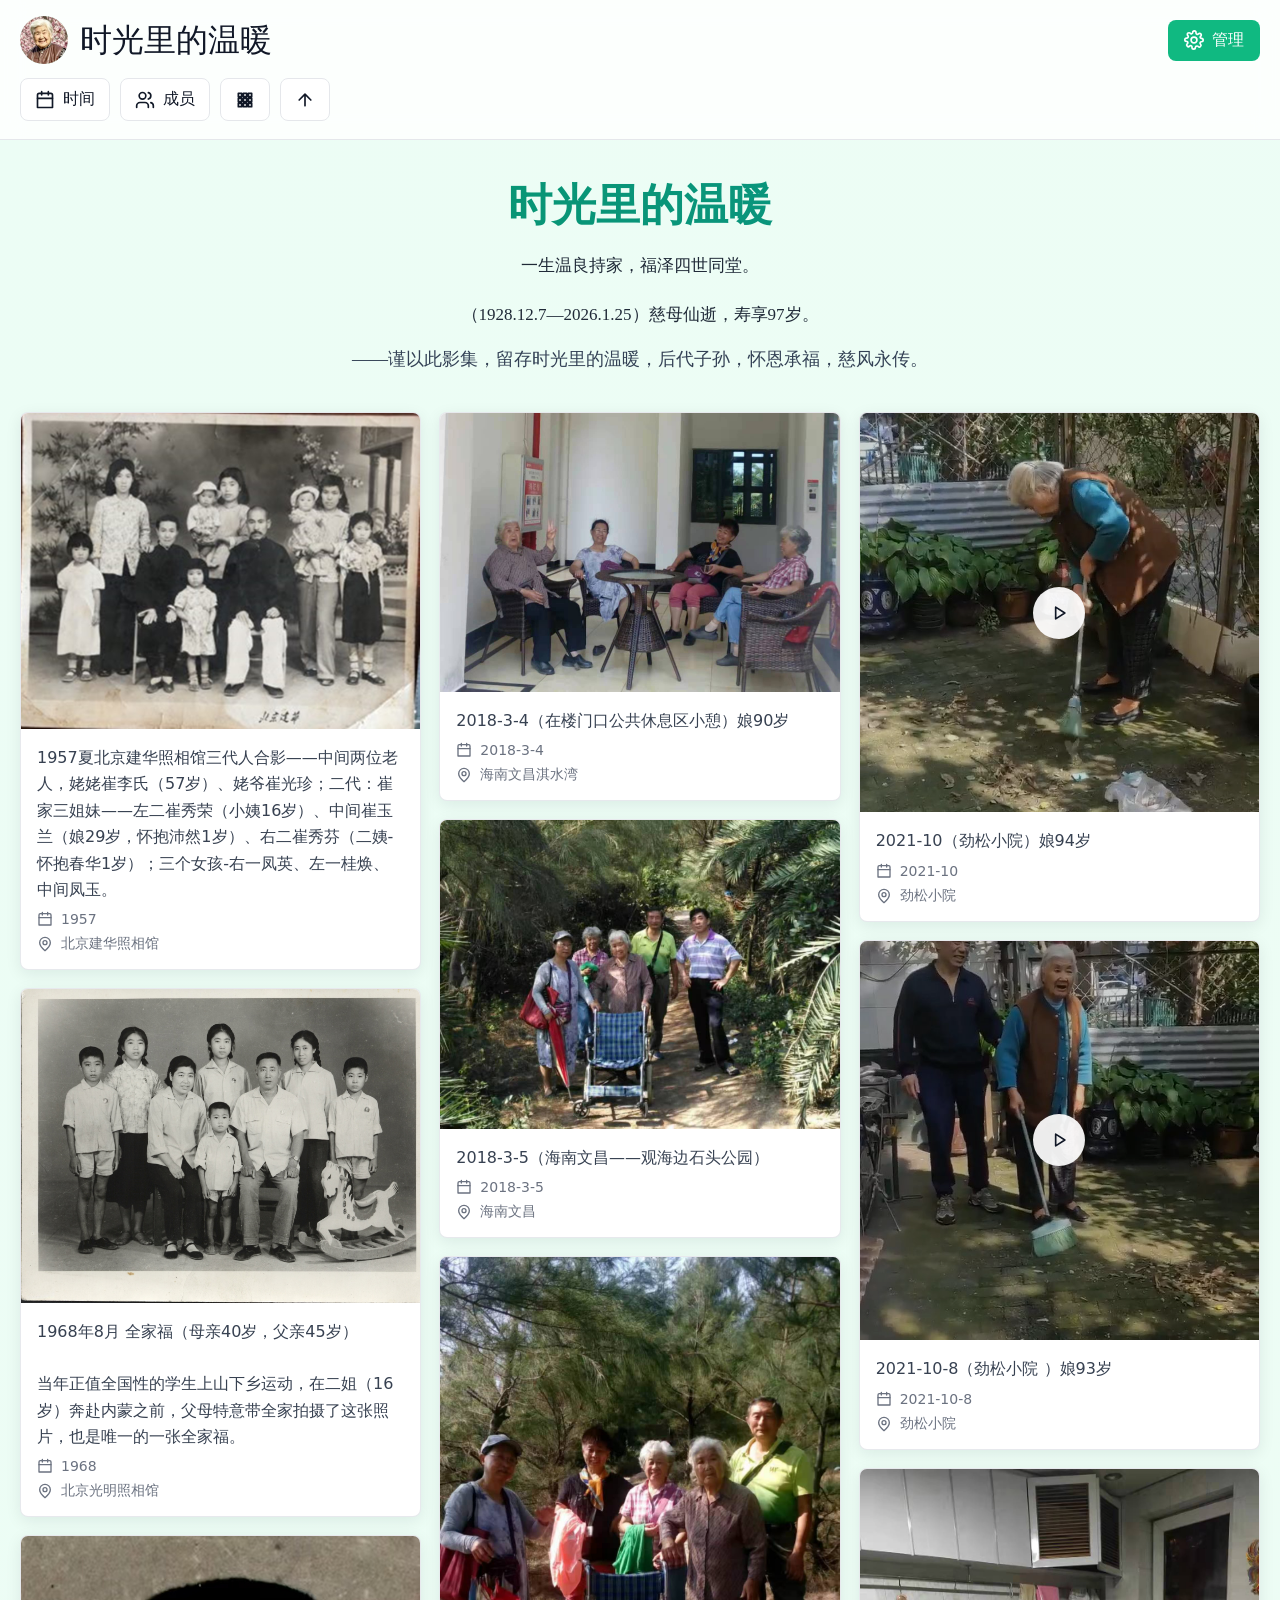
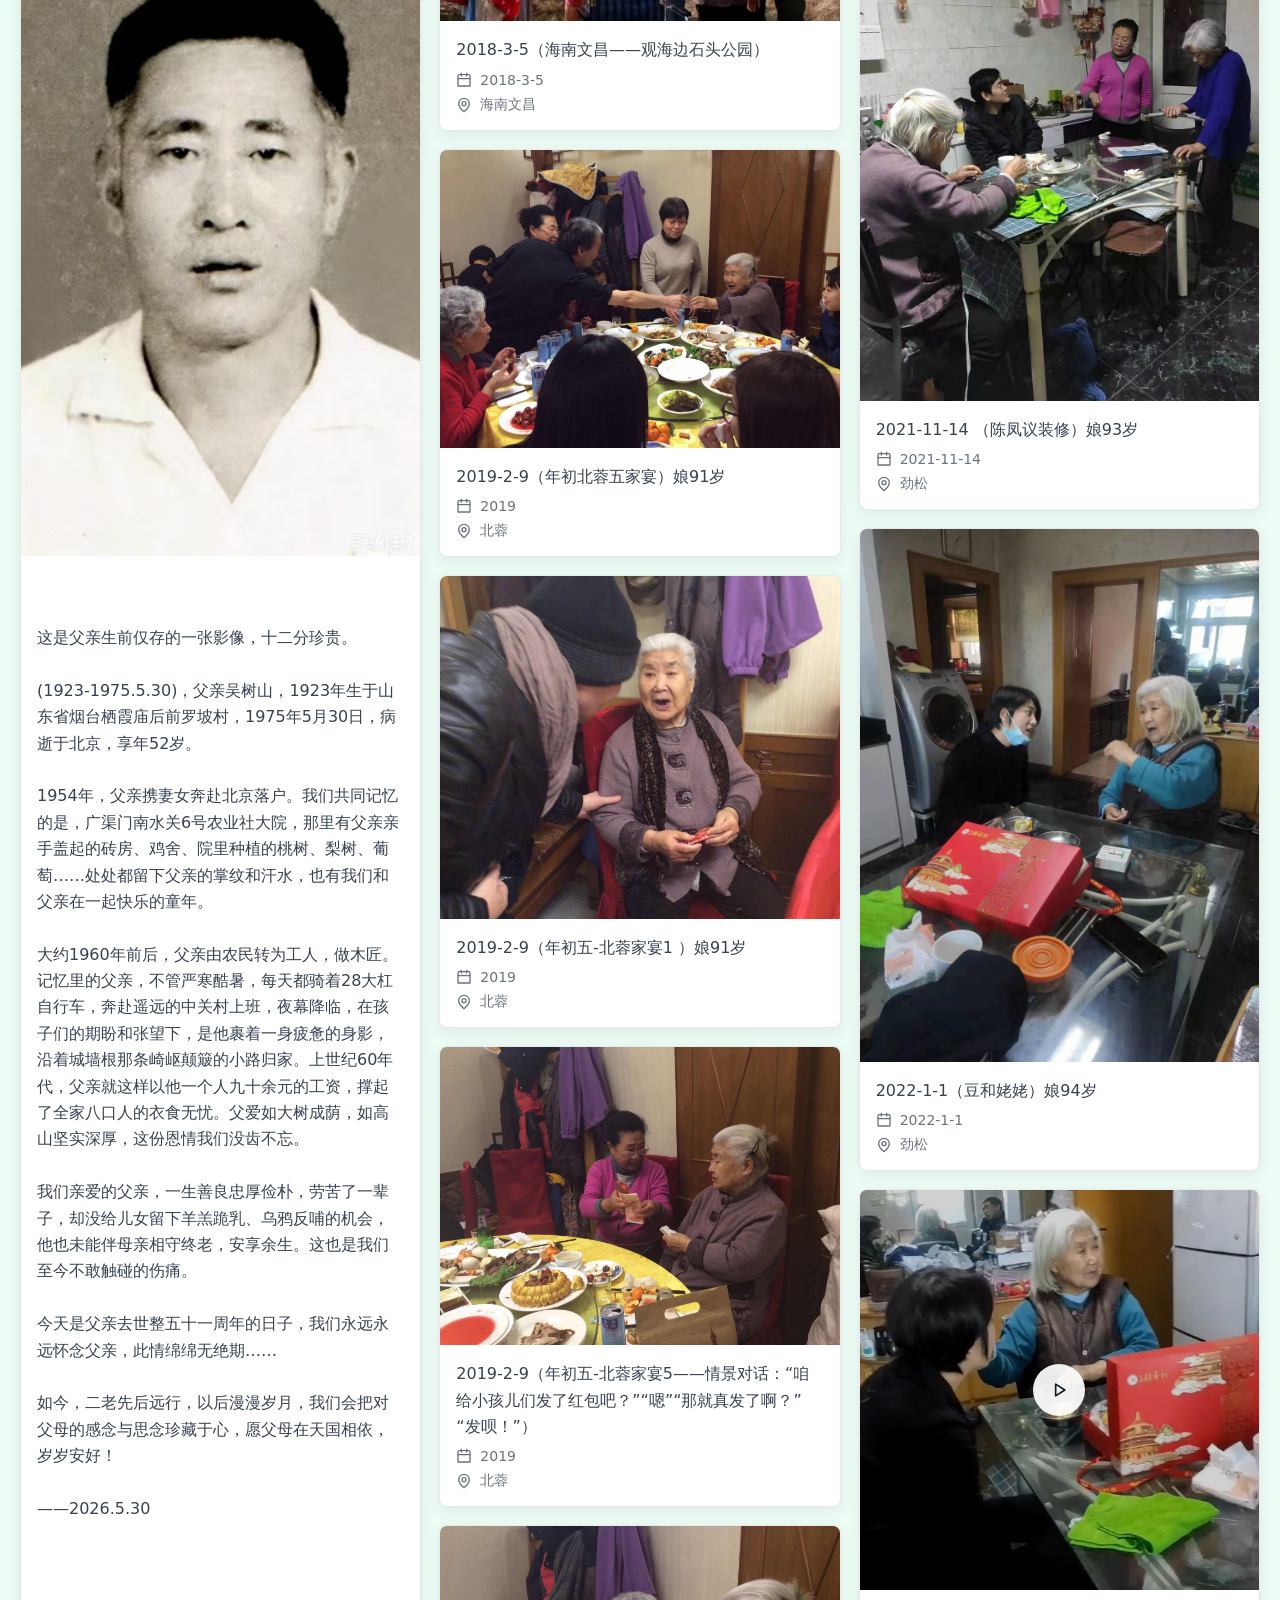
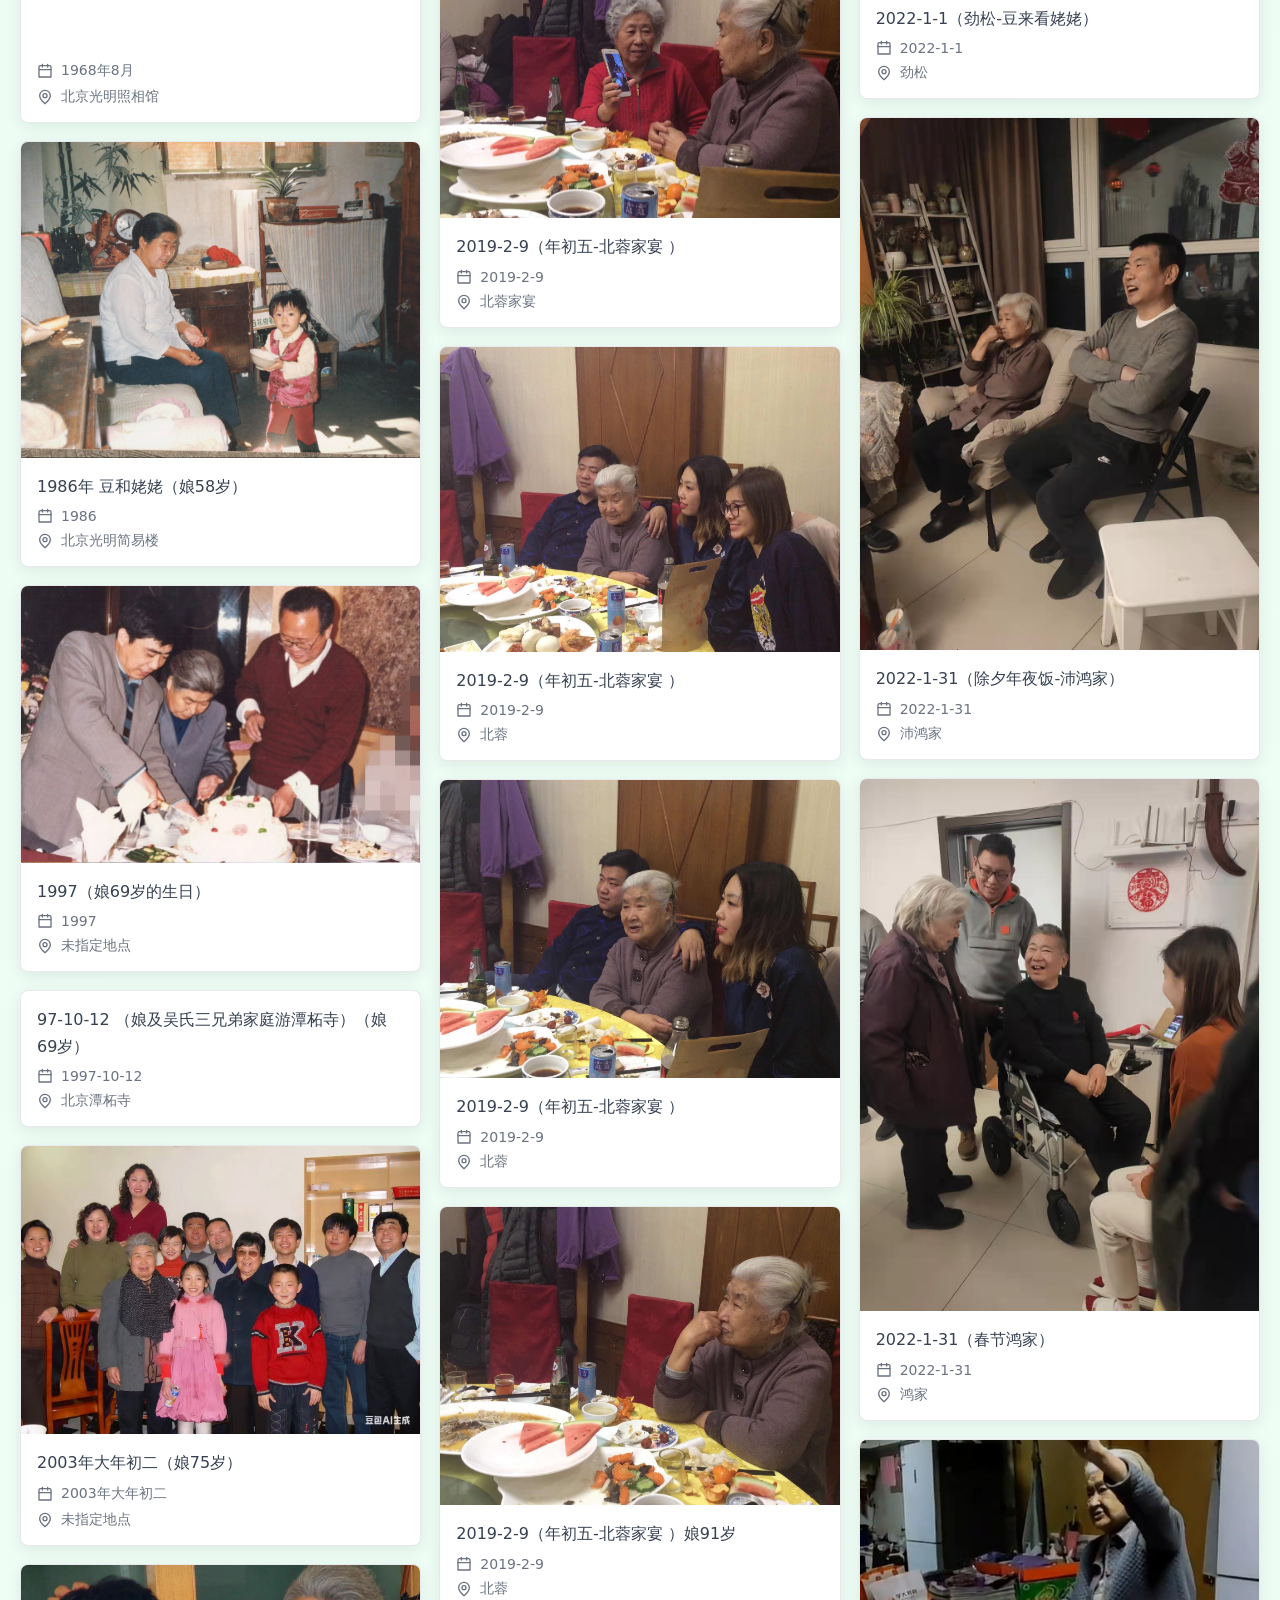
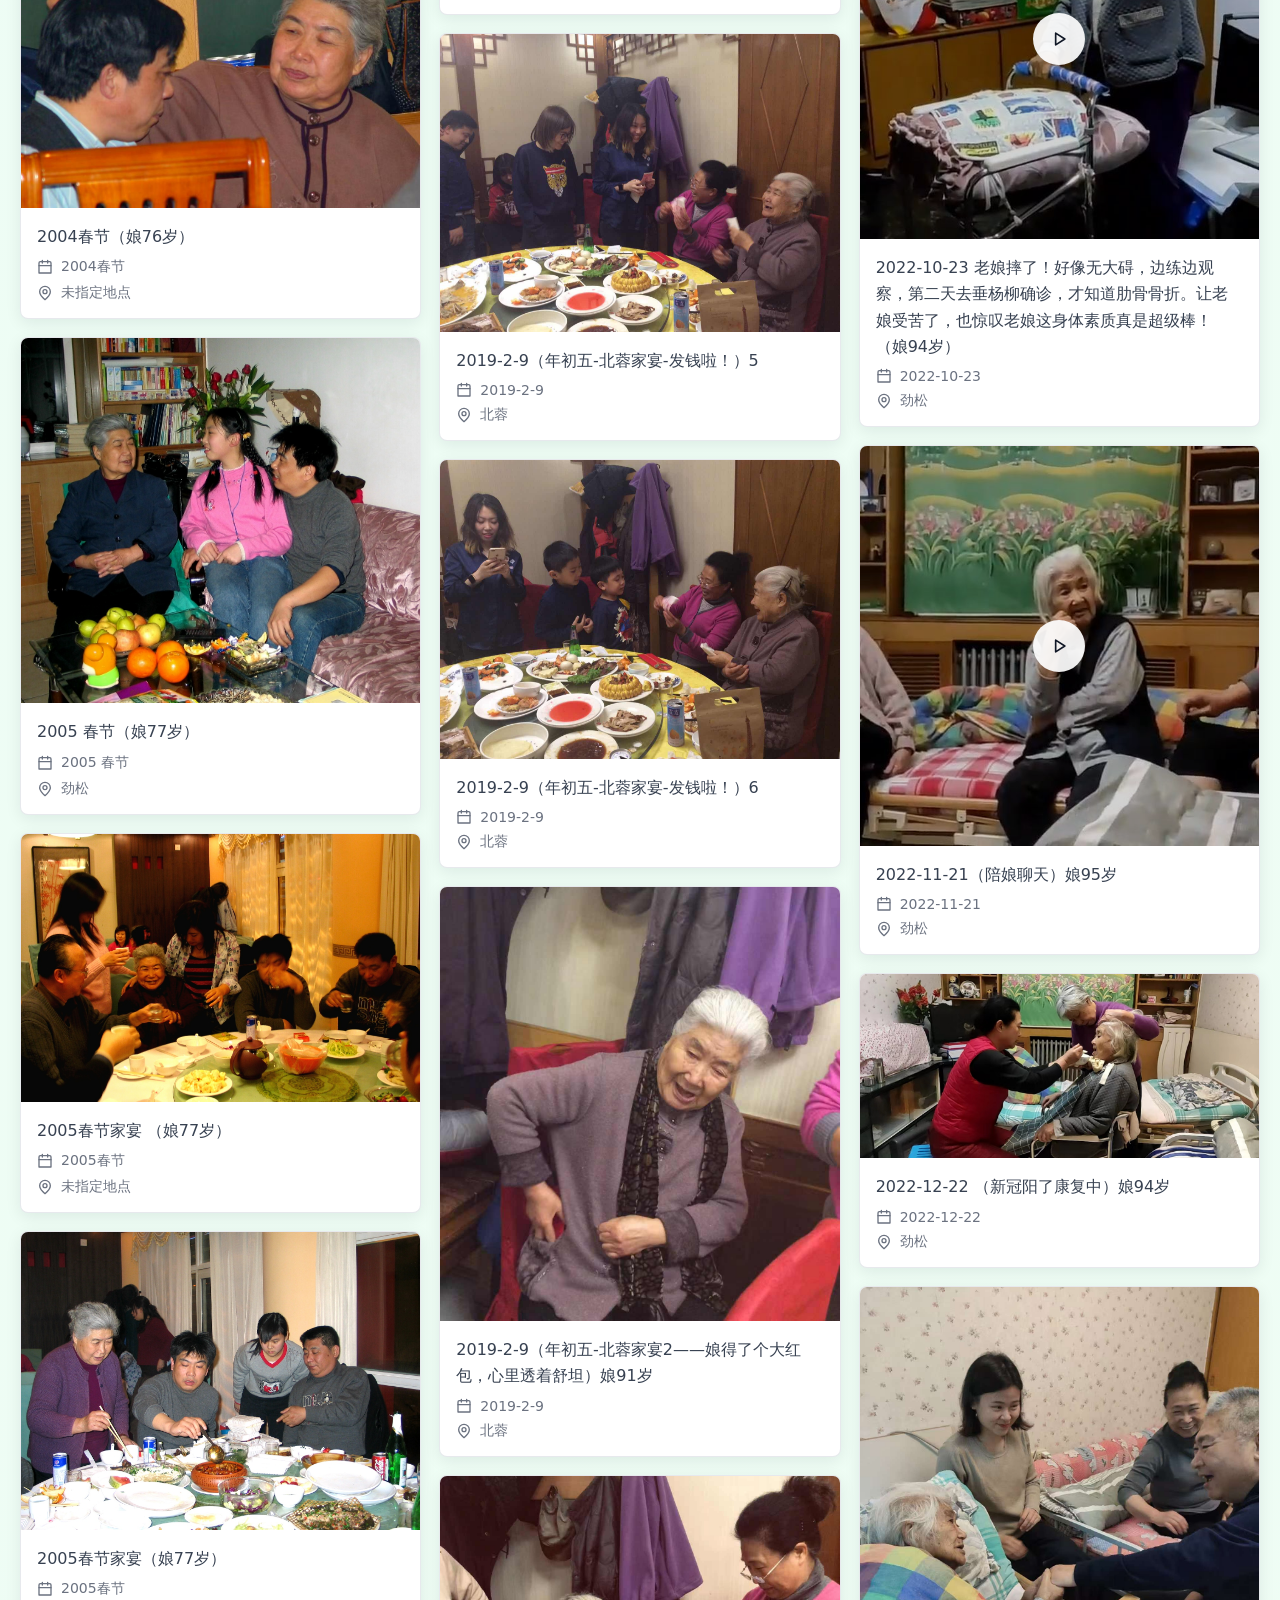
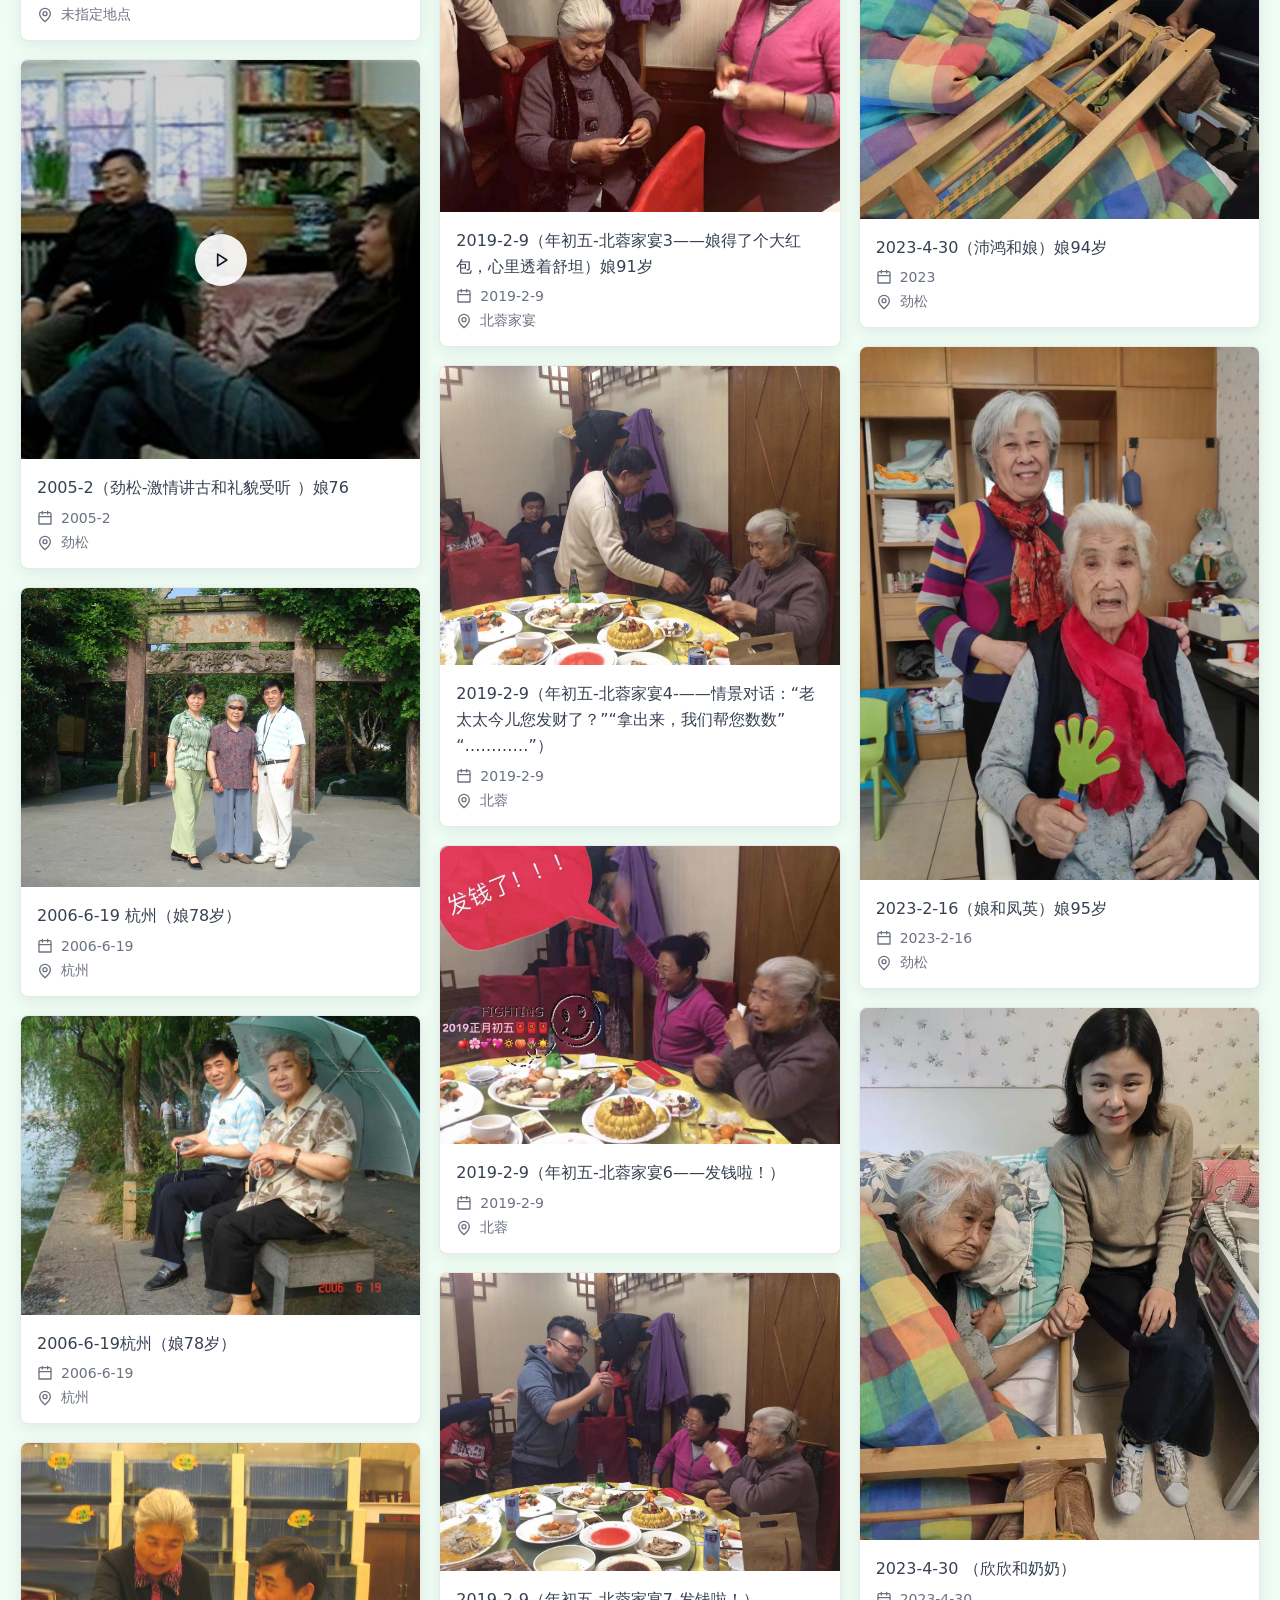
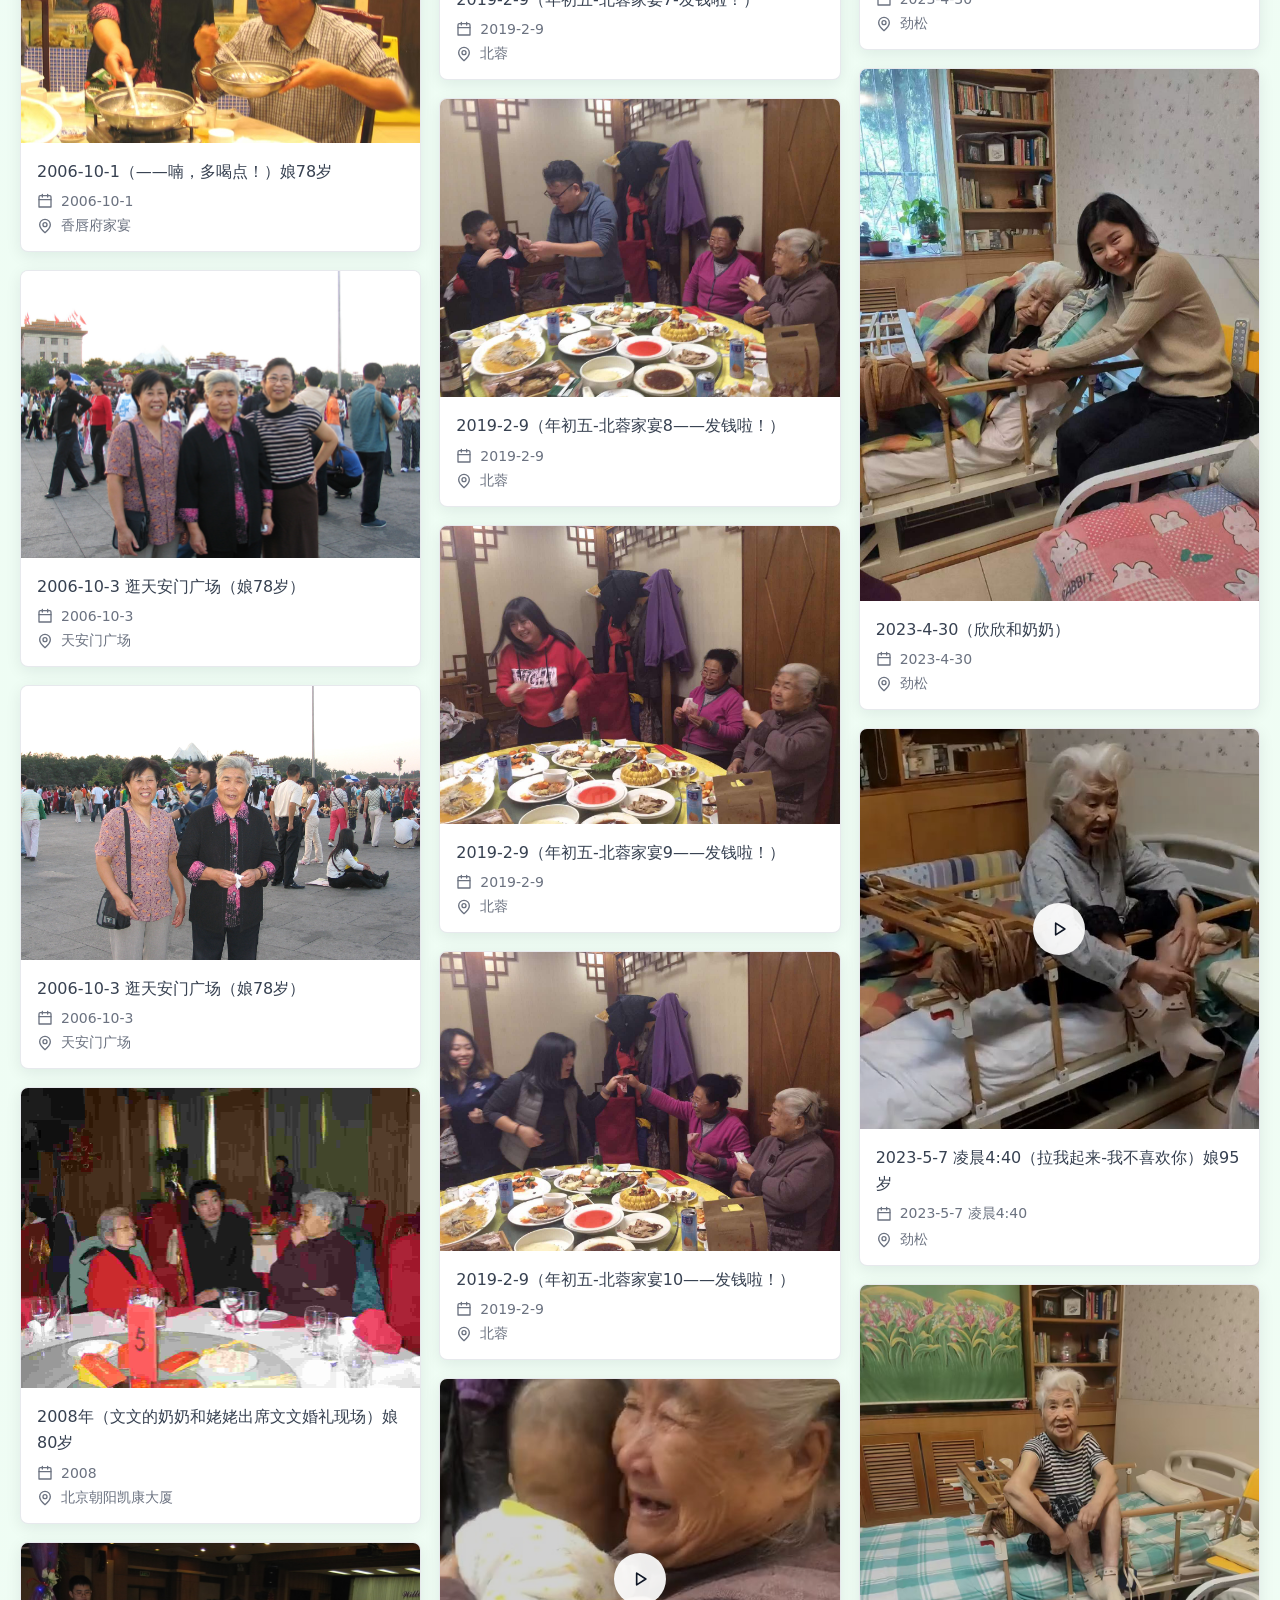
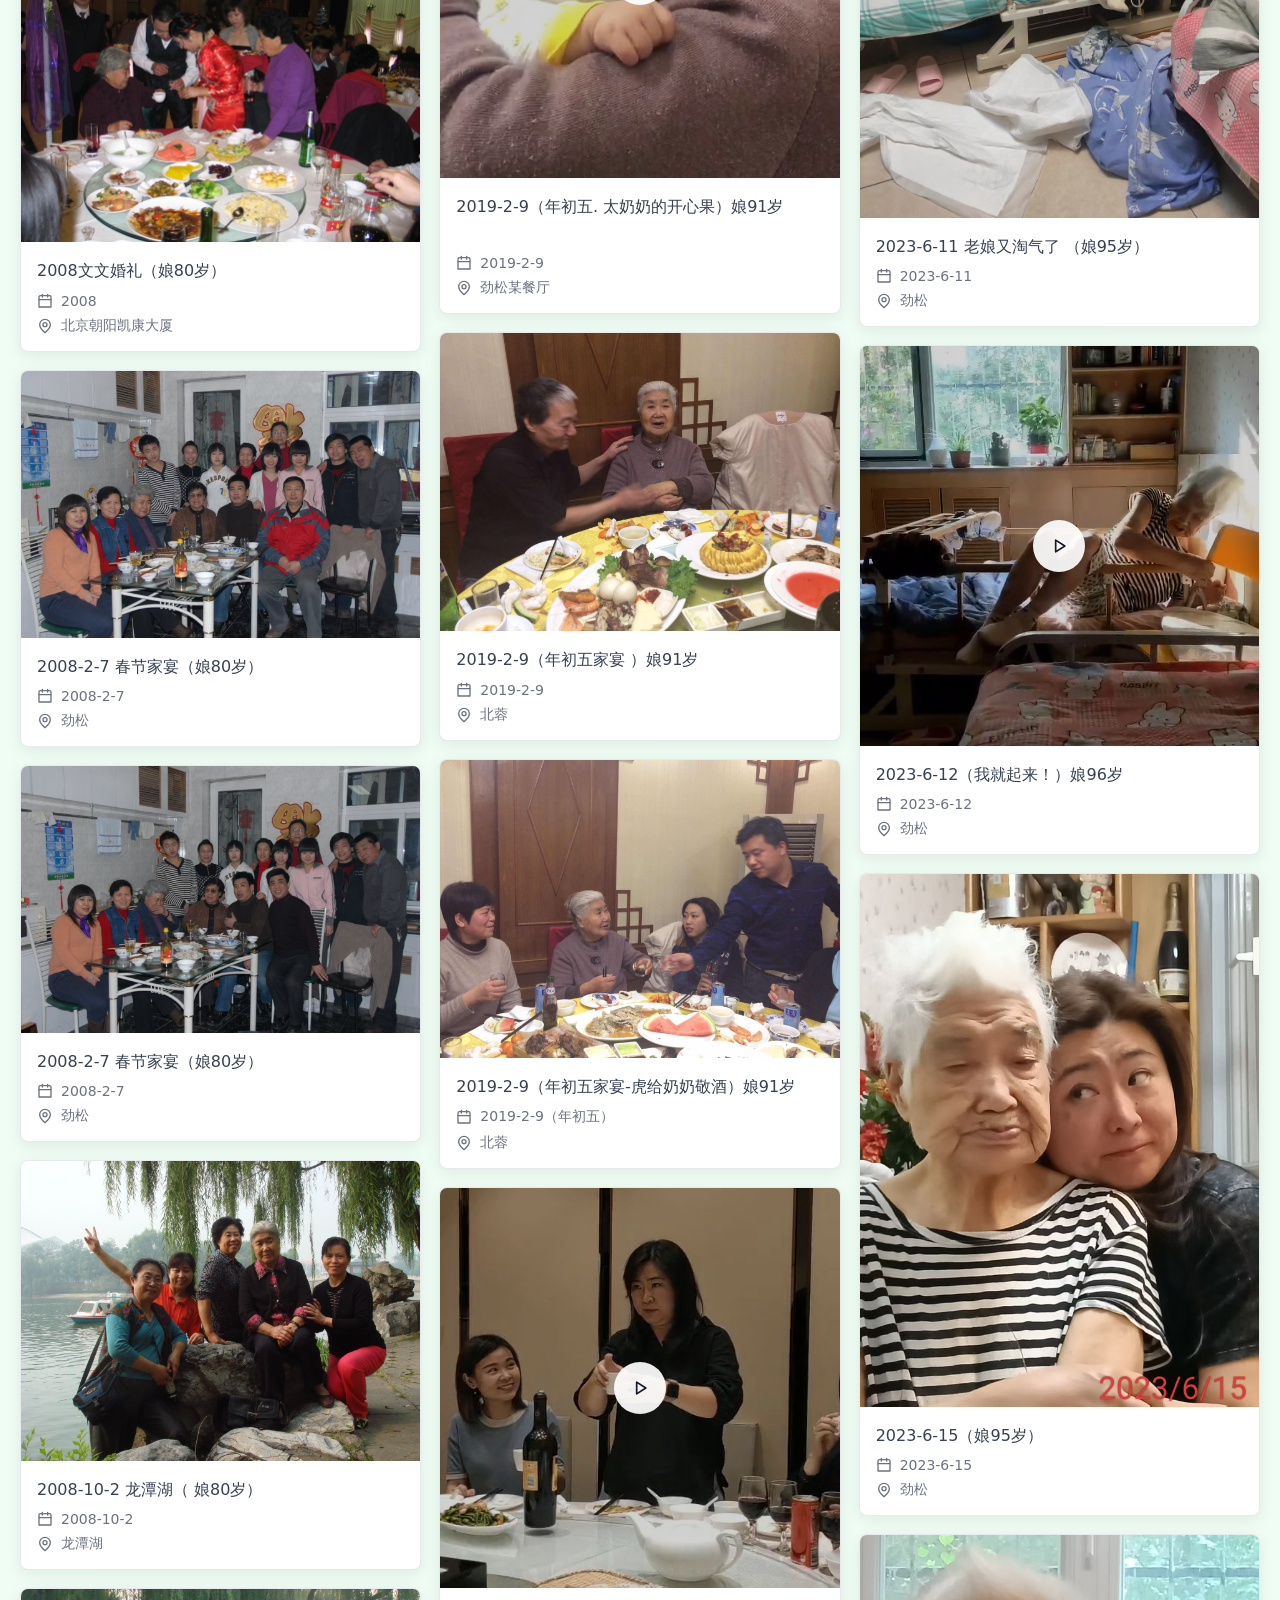
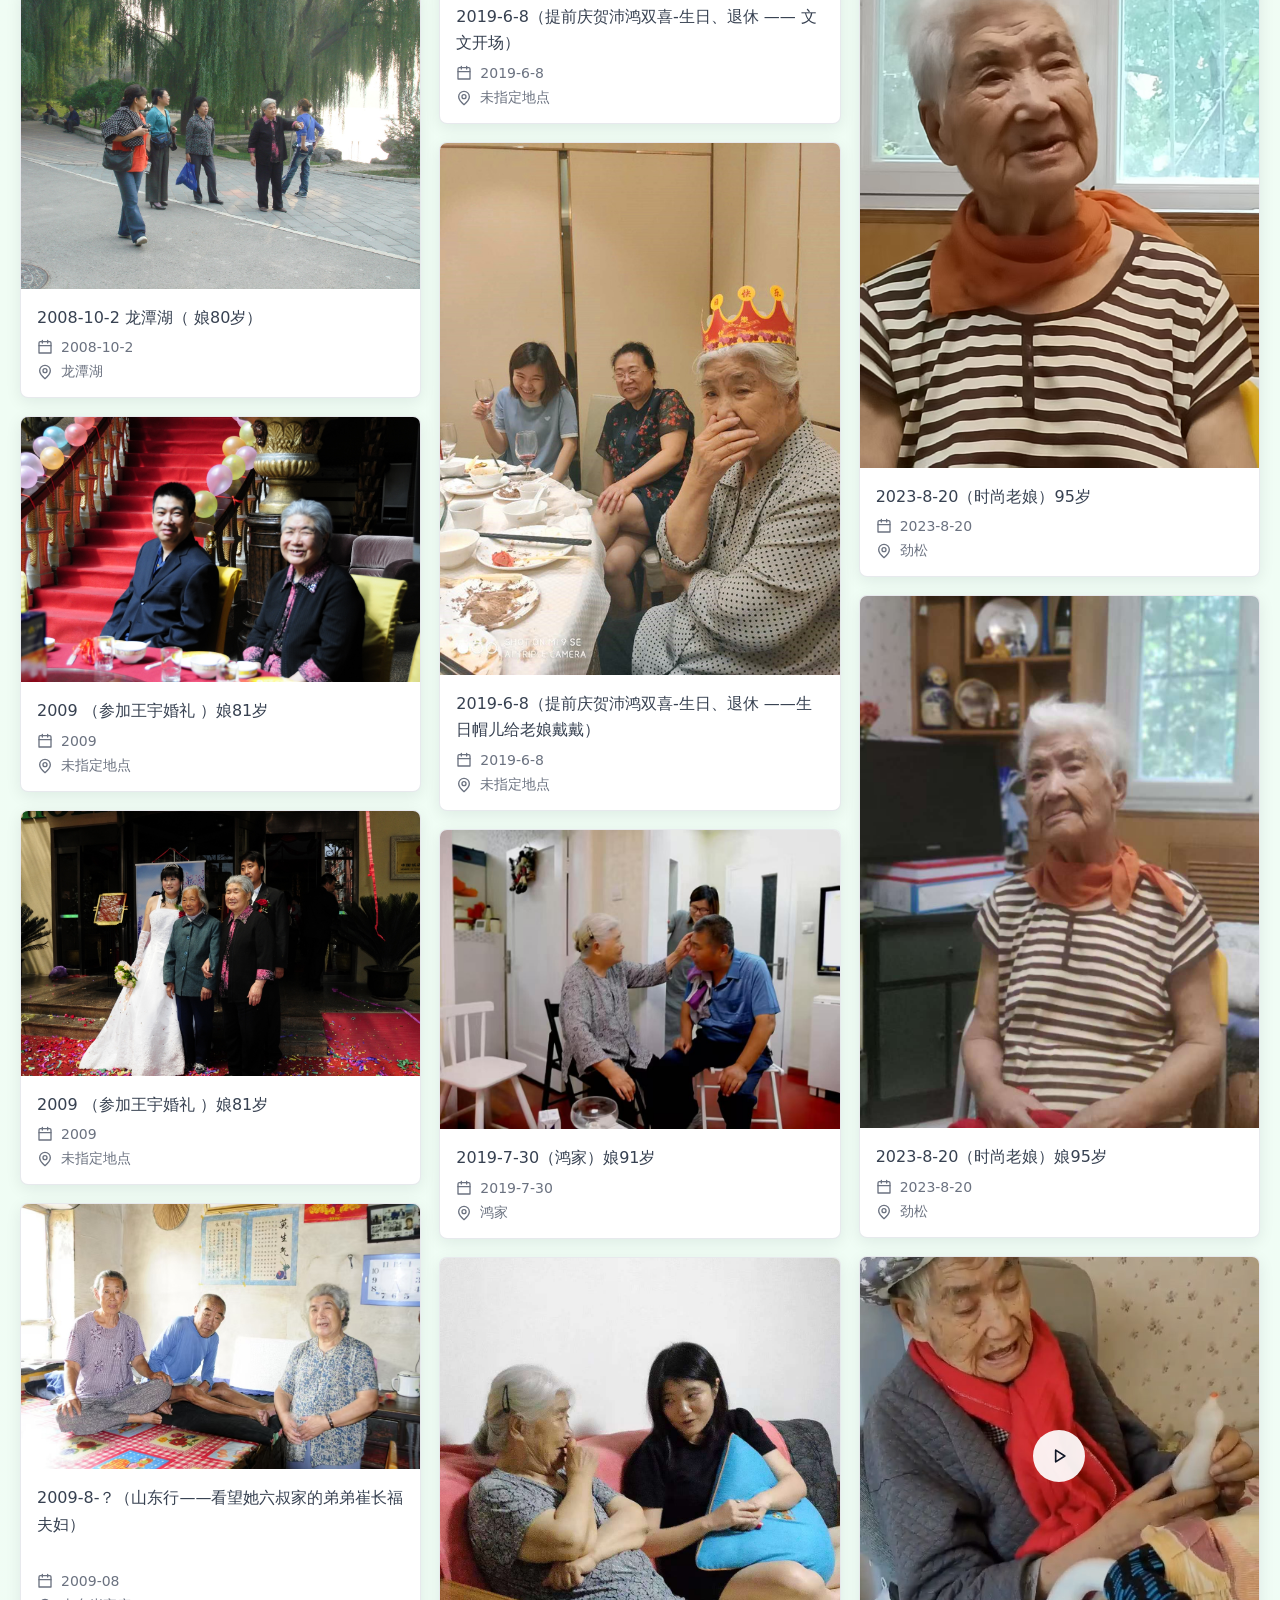
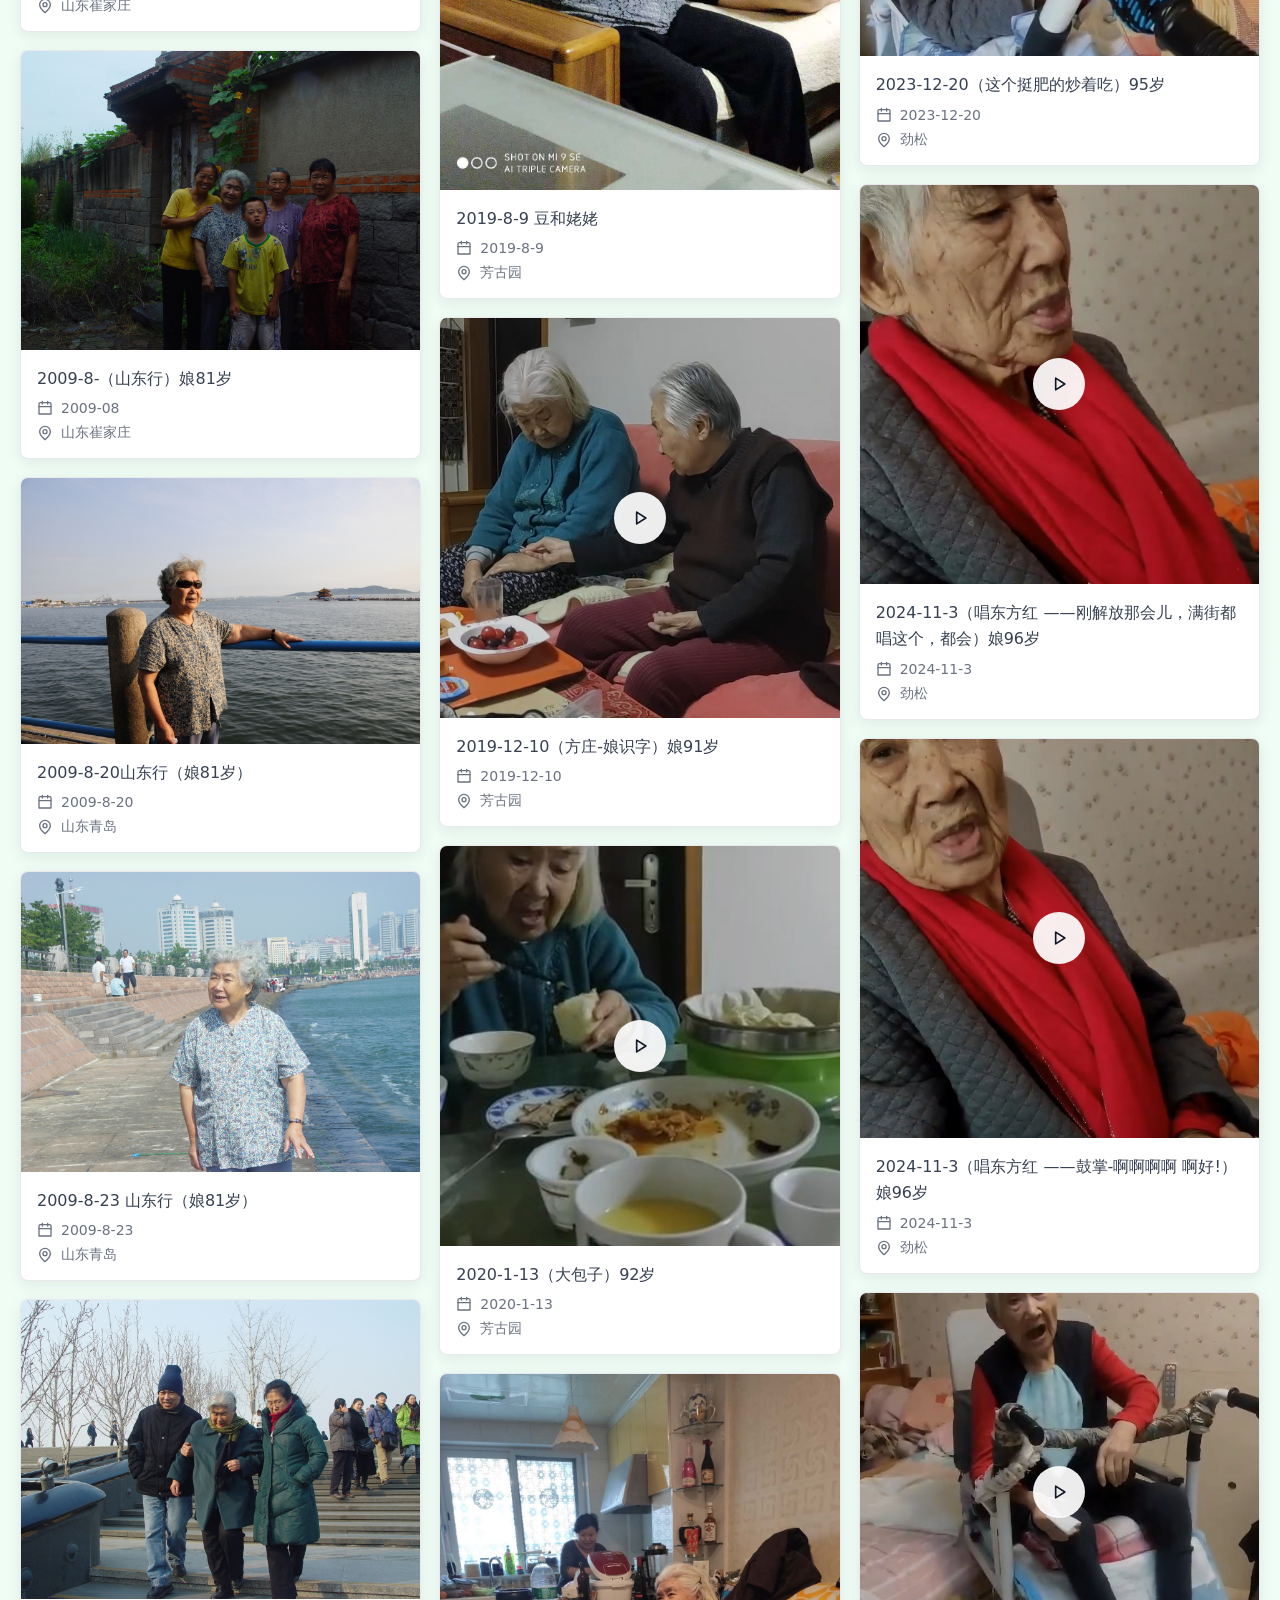
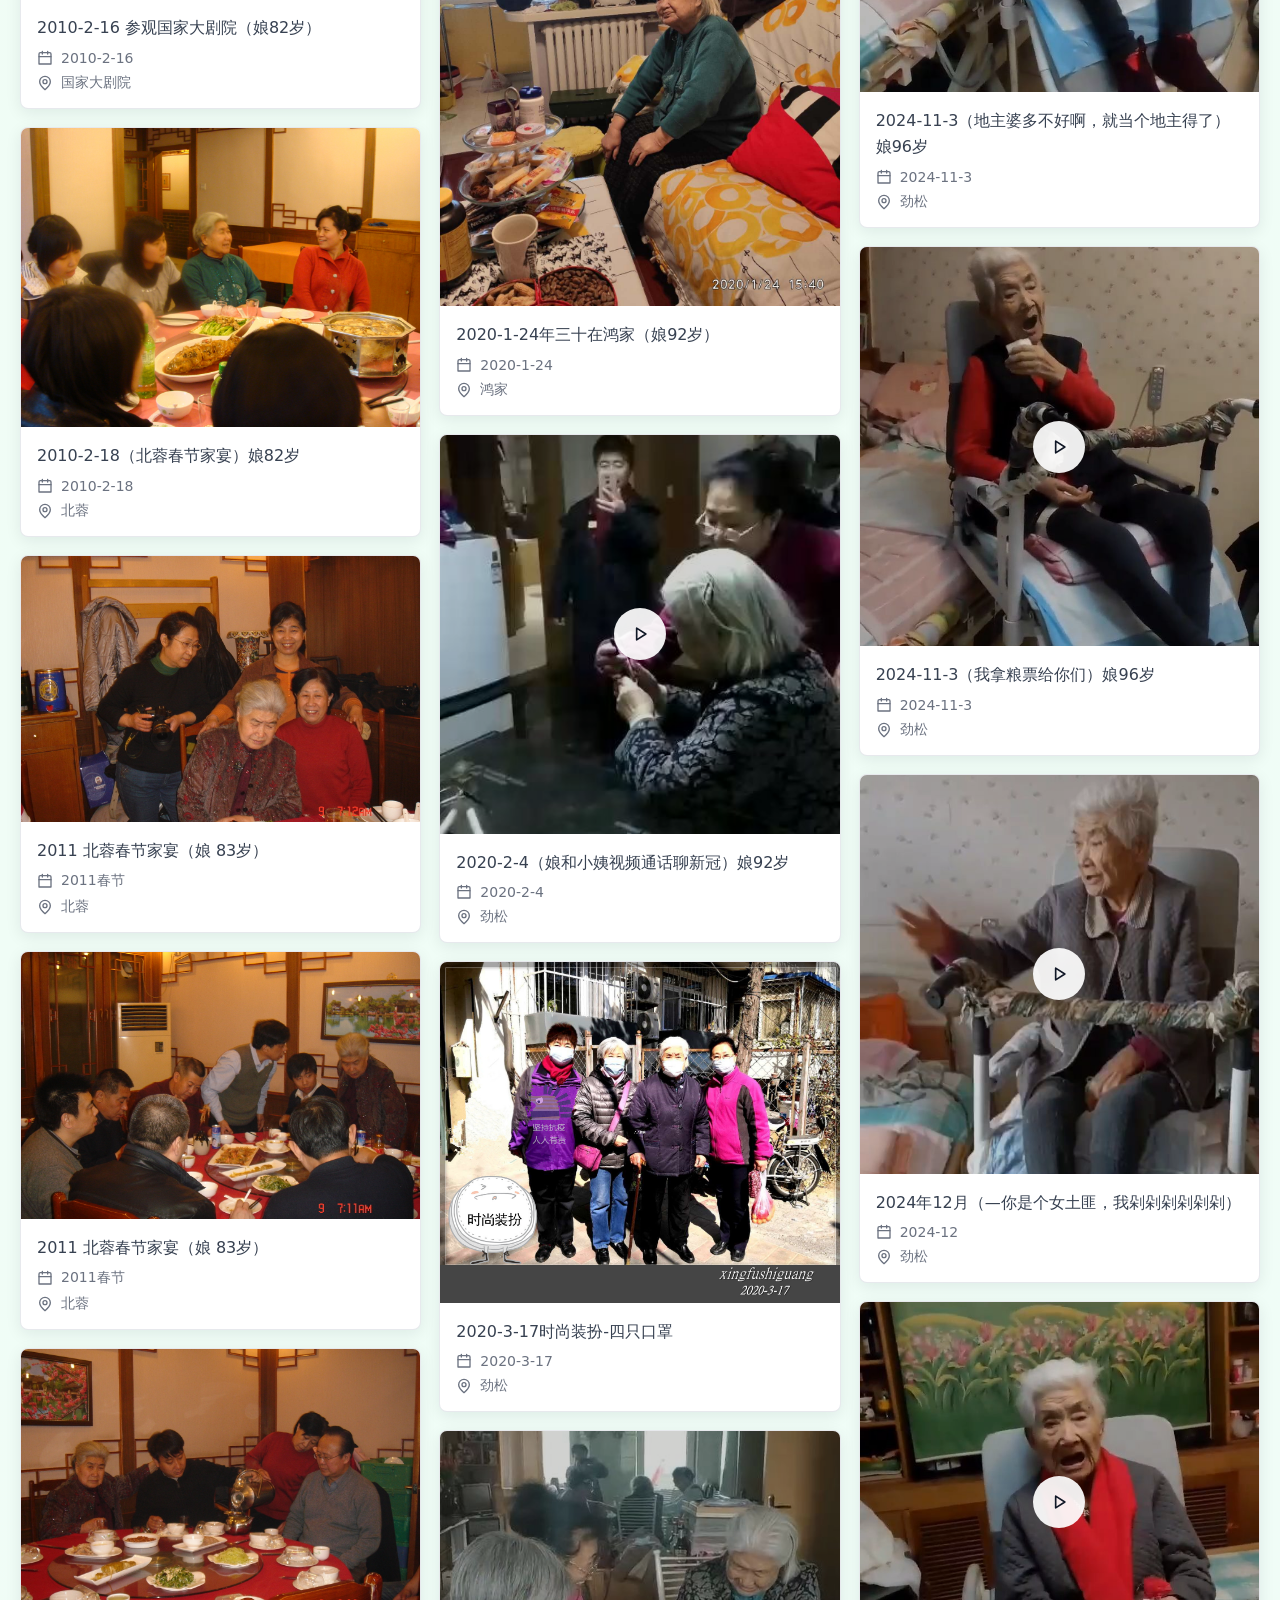
==== index.html @ 2a573c69 "Publish memorial album site" ====
<!doctype html>
<html lang="zh-CN">
  <head>
    <meta charset="utf-8" />
    <meta name="viewport" content="width=device-width, initial-scale=1" />
    <meta name="robots" content="noindex" />
    <meta name="description" content="谨以此影集，留存时光里的温暖。" />
    <title>姥姥</title>
    <link rel="stylesheet" href="styles.css?v=V2606031850" />
  </head>
  <body>
    <div id="app">
      <main class="loading-screen">
        <div class="loading-card">
          <img src="assets/avatar.jpeg" alt="姥姥" />
          <p>正在载入时光里的温暖</p>
        </div>
      </main>
    </div>
    <script src="app.js?v=V2606031850" defer></script>
  </body>
</html>
---- styles.css ----
:root {
  color-scheme: light;
  --bg-start: #ecfdf5;
  --bg-mid: #f0fdf4;
  --bg-end: #f0fdfa;
  --panel: rgba(255, 255, 255, 0.86);
  --text: #111827;
  --muted: #6b7280;
  --line: #e5e7eb;
  --line-strong: #d1d5db;
  --emerald: #10b981;
  --emerald-dark: #059669;
  --teal: #0d9488;
  --chip: #d1fae5;
  --chip-text: #047857;
  --shadow: 0 18px 50px rgba(15, 23, 42, 0.14);
  font-family: ui-sans-serif, system-ui, -apple-system, BlinkMacSystemFont, "Segoe UI", "PingFang SC", "Microsoft YaHei", sans-serif;
}

* {
  box-sizing: border-box;
}

body {
  margin: 0;
  min-height: 100vh;
  background: linear-gradient(135deg, var(--bg-start), var(--bg-mid), var(--bg-end));
  color: var(--text);
}

button,
input,
select,
textarea {
  font: inherit;
}

button {
  cursor: pointer;
}

.ui-icon {
  width: 20px;
  height: 20px;
  display: inline-block;
  flex: 0 0 auto;
  fill: none;
  stroke: currentColor;
  stroke-width: 2;
  stroke-linecap: round;
  stroke-linejoin: round;
}

.ui-icon.small {
  width: 16px;
  height: 16px;
}

.loading-screen,
.error-screen {
  min-height: 100vh;
  display: grid;
  place-items: center;
  padding: 24px;
}

.loading-card,
.error-card {
  display: grid;
  place-items: center;
  gap: 14px;
  color: var(--muted);
}

.loading-card img {
  width: 72px;
  height: 72px;
  border-radius: 999px;
  object-fit: cover;
}

.site-header {
  position: sticky;
  top: 0;
  z-index: 20;
  background: rgba(255, 255, 255, 0.82);
  border-bottom: 1px solid var(--line);
  backdrop-filter: blur(12px);
}

.header-inner {
  max-width: 1280px;
  margin: 0 auto;
  padding: 16px 20px;
}

.header-top {
  display: flex;
  align-items: center;
  justify-content: space-between;
  gap: 16px;
  margin-bottom: 14px;
}

.brand {
  display: flex;
  align-items: center;
  gap: 12px;
  min-width: 0;
}

.brand-avatar {
  width: 48px;
  height: 48px;
  border-radius: 999px;
  overflow: hidden;
  flex: 0 0 auto;
  background: #d1fae5;
}

.brand-avatar img {
  width: 100%;
  height: 100%;
  object-fit: cover;
  transform: scale(1.25);
}

.brand h1 {
  margin: 0;
  font-size: clamp(24px, 3vw, 32px);
  font-weight: 500;
  line-height: 1.2;
  letter-spacing: 0;
}

.admin-link,
.primary-action,
.ghost-action,
.icon-button,
.filter-button {
  border: 0;
  border-radius: 8px;
  min-height: 40px;
  display: inline-flex;
  align-items: center;
  justify-content: center;
  gap: 8px;
  text-decoration: none;
  transition: background 160ms ease, border-color 160ms ease, color 160ms ease, transform 160ms ease;
}

.admin-link,
.primary-action {
  background: var(--emerald);
  color: #fff;
  padding: 10px 16px;
}

.admin-link:hover,
.primary-action:hover {
  background: var(--emerald-dark);
}

.toolbar {
  display: flex;
  gap: 10px;
  flex-wrap: wrap;
  overflow: visible;
  padding-bottom: 2px;
}

.filter-wrap {
  position: relative;
  flex: 0 0 auto;
}

.filter-button,
.icon-button,
.ghost-action {
  background: #fff;
  color: #111827;
  border: 1px solid var(--line);
  padding: 10px 14px;
}

.filter-button:hover,
.icon-button:hover,
.ghost-action:hover {
  background: #f9fafb;
  border-color: var(--line-strong);
}

.filter-panel {
  position: absolute;
  top: calc(100% + 8px);
  left: 0;
  width: min(320px, calc(100vw - 32px));
  max-height: 420px;
  overflow: auto;
  background: #fff;
  border: 1px solid var(--line);
  border-radius: 8px;
  box-shadow: var(--shadow);
  padding: 14px;
  display: none;
  z-index: 30;
}

.filter-panel.open {
  display: block;
}

.filter-panel h3 {
  margin: 0 0 12px;
  font-size: 16px;
  font-weight: 500;
}

.filter-list {
  display: grid;
  gap: 2px;
}

.filter-option {
  width: 100%;
  border: 0;
  background: #fff;
  color: #374151;
  border-radius: 8px;
  min-height: 42px;
  padding: 8px 10px;
  display: flex;
  align-items: center;
  gap: 10px;
  text-align: left;
}

.filter-option:hover {
  background: #f9fafb;
}

.filter-option.active {
  background: #ecfdf5;
  color: #047857;
}

.filter-check {
  width: 20px;
  height: 20px;
  border: 1px solid var(--line-strong);
  border-radius: 5px;
  display: inline-flex;
  align-items: center;
  justify-content: center;
  color: #fff;
  background: #fff;
  flex: 0 0 auto;
  font-size: 14px;
  line-height: 1;
}

.filter-option.active .filter-check {
  background: var(--emerald);
  border-color: var(--emerald);
}

.filter-footer {
  margin: 12px -14px -14px;
  padding: 12px;
  border-top: 1px solid var(--line);
}

.filter-done {
  width: 100%;
  min-height: 44px;
  border: 0;
  border-radius: 8px;
  background: #14b8a6;
  color: #fff;
  font-weight: 500;
}

.filter-done:hover {
  background: #0d9488;
}

.chip {
  border: 1px solid var(--line);
  background: #fff;
  color: #374151;
  border-radius: 8px;
  min-height: 34px;
  padding: 7px 11px;
}

.chip.active {
  background: var(--chip);
  color: var(--chip-text);
  border-color: #6ee7b7;
}

.hero {
  max-width: 1280px;
  margin: 0 auto;
  padding: 40px 20px 36px;
  text-align: center;
}

.hero h2 {
  margin: 0;
  font-family: "STKaiti", "KaiTi", "Kaiti SC", "Songti SC", serif;
  font-size: clamp(30px, 4.8vw, 44px);
  line-height: 1.18;
  letter-spacing: 0;
  color: transparent;
  background: linear-gradient(90deg, #059669, #0d9488);
  -webkit-background-clip: text;
  background-clip: text;
}

.hero p {
  margin: 12px auto 0;
  max-width: 760px;
  color: #334155;
  font-family: "STKaiti", "KaiTi", "Kaiti SC", "Songti SC", serif;
  font-size: 18px;
  line-height: 1.85;
}

.hero .hero-line {
  margin-top: 18px;
  color: #1f2937;
  font-size: 17px;
}

.active-filters {
  max-width: 1280px;
  margin: 0 auto;
  padding: 0 20px 16px;
  display: none;
  align-items: center;
  justify-content: center;
  flex-wrap: wrap;
  gap: 8px;
}

.active-filters.visible {
  display: flex;
}

.active-filter-card {
  width: 100%;
  display: flex;
  align-items: center;
  justify-content: space-between;
  flex-wrap: wrap;
  gap: 12px;
  background: #fff;
  border: 1px solid #6ee7b7;
  border-radius: 8px;
  padding: 18px;
  box-shadow: 0 4px 16px rgba(15, 23, 42, 0.06);
}

.active-filter-list,
.active-filter-actions {
  display: flex;
  align-items: center;
  flex-wrap: wrap;
  gap: 8px;
}

.active-filter-list span,
.active-filter-actions span {
  color: var(--muted);
}

.content {
  max-width: 1280px;
  margin: 0 auto;
  padding: 0 20px 48px;
}

.gallery.waterfall-view {
  columns: 1;
  column-gap: 18px;
}

.gallery.grid-view {
  display: grid;
  grid-template-columns: repeat(3, minmax(0, 1fr));
  gap: 8px;
}

.memory-card {
  width: 100%;
  display: inline-block;
  break-inside: avoid;
  margin: 0 0 18px;
  overflow: hidden;
  background: #fff;
  border: 1px solid rgba(229, 231, 235, 0.9);
  border-radius: 8px;
  box-shadow: 0 4px 16px rgba(15, 23, 42, 0.08);
  text-align: left;
  padding: 0;
  color: inherit;
}

.grid-view .memory-card {
  display: block;
  margin: 0;
  position: relative;
  border: 0;
  box-shadow: none;
  background: transparent;
}

.grid-view .media-frame {
  aspect-ratio: 1;
  overflow: hidden;
  border-radius: 8px;
  box-shadow: 0 4px 14px rgba(15, 23, 42, 0.12);
}

.grid-view .media-frame img {
  height: 100%;
}

.grid-date {
  display: none;
}

.grid-view .grid-date {
  position: absolute;
  left: 0;
  right: 0;
  bottom: 0;
  display: block;
  padding: 24px 10px 8px;
  color: #fff;
  font-weight: 600;
  font-size: 14px;
  text-align: left;
  background: linear-gradient(to top, rgba(0, 0, 0, 0.72), rgba(0, 0, 0, 0));
  text-shadow: 0 1px 2px rgba(0, 0, 0, 0.45);
}

.grid-view .card-body {
  display: none;
}

.grid-view .play-badge {
  background: rgba(0, 0, 0, 0.12);
}

.grid-view .play-badge span {
  width: 42px;
  height: 42px;
}

.memory-card:hover {
  transform: translateY(-1px);
}

.media-frame {
  position: relative;
  background: #e5e7eb;
}

.memory-card img,
.memory-card video {
  display: block;
  width: 100%;
  height: auto;
  object-fit: cover;
}

.memory-card.video .media-frame {
  aspect-ratio: 1;
}

.memory-card.video img {
  height: 100%;
}

.play-badge {
  position: absolute;
  inset: 0;
  display: grid;
  place-items: center;
  background: rgba(0, 0, 0, 0.18);
}

.play-badge span {
  width: 52px;
  height: 52px;
  border-radius: 999px;
  display: flex;
  align-items: center;
  justify-content: center;
  background: rgba(255, 255, 255, 0.92);
  color: #111827;
  line-height: 1;
}

.card-body {
  padding: 16px;
}

.description {
  margin: 0;
  color: #374151;
  line-height: 1.65;
  white-space: pre-line;
  font-size: 16px;
}

.meta-row {
  display: flex;
  align-items: center;
  gap: 8px;
  color: var(--muted);
  margin-top: 8px;
  font-size: 14px;
}

.members {
  display: flex;
  flex-wrap: wrap;
  gap: 6px;
  margin-top: 12px;
}

.member-pill {
  background: #ecfdf5;
  color: #047857;
  border: 1px solid #bbf7d0;
  border-radius: 999px;
  padding: 4px 9px;
  font-size: 13px;
}

.empty-state {
  text-align: center;
  color: var(--muted);
  padding: 60px 20px;
}

.modal {
  position: fixed;
  inset: 0;
  z-index: 50;
  display: none;
}

.modal.open {
  display: block;
}

.modal-backdrop {
  position: absolute;
  inset: 0;
  background: rgba(17, 24, 39, 0.74);
}

.modal-panel {
  position: relative;
  width: min(1120px, calc(100vw - 28px));
  max-height: calc(100vh - 28px);
  margin: 14px auto;
  background: #fff;
  border-radius: 8px;
  overflow: auto;
  box-shadow: var(--shadow);
}

.modal-toolbar {
  position: sticky;
  top: 0;
  z-index: 2;
  display: flex;
  align-items: center;
  justify-content: space-between;
  gap: 12px;
  background: #fff;
  border-bottom: 1px solid var(--line);
  padding: 14px 16px;
}

.modal-actions {
  display: flex;
  align-items: center;
  gap: 10px;
}

.modal-tool,
.modal-close,
.modal-step {
  min-height: 44px;
  border: 0;
  border-radius: 8px;
  display: inline-flex;
  align-items: center;
  justify-content: center;
  gap: 8px;
  padding: 10px 16px;
  font-size: 16px;
  text-decoration: none;
}

.modal-tool,
.modal-step {
  background: #f3f4f6;
  color: #111827;
}

.modal-tool:hover,
.modal-step:hover {
  background: #e5e7eb;
}

.modal-close,
.modal-step.next {
  background: var(--emerald);
  color: #fff;
}

.modal-close:hover,
.modal-step.next:hover {
  background: var(--emerald-dark);
}

.modal-media {
  background: #fff;
  display: grid;
  place-items: center;
  padding: 24px 18px 18px;
}

.modal-media img,
.modal-media video {
  max-width: 100%;
  max-height: 72vh;
  width: auto;
  height: auto;
  display: block;
  border-radius: 8px;
  box-shadow: 0 0 0 1px var(--line);
}

.modal-bottom-nav {
  display: flex;
  justify-content: space-between;
  gap: 14px;
  padding: 0 16px 16px;
}

.modal-step:disabled {
  opacity: 0.45;
  cursor: default;
}

.modal-info {
  padding: 4px 20px 22px;
}

.modal-description {
  margin: 0;
  color: #111827;
  line-height: 1.72;
  white-space: pre-line;
  font-size: 17px;
}

.detail-grid {
  display: grid;
  grid-template-columns: repeat(3, minmax(0, 1fr));
  gap: 14px;
  margin-top: 18px;
}

.detail-box {
  border: 1px solid var(--line);
  border-radius: 8px;
  padding: 12px;
  background: #f9fafb;
}

.detail-label {
  color: var(--muted);
  font-size: 13px;
  margin-bottom: 6px;
}

.detail-value {
  color: #111827;
  font-size: 16px;
}

.admin-shell {
  max-width: 980px;
  margin: 0 auto;
  padding: 16px 16px 56px;
}

.admin-topbar {
  display: flex;
  align-items: center;
  justify-content: space-between;
  gap: 14px;
  margin-bottom: 16px;
}

.admin-back,
.admin-primary,
.server-status {
  min-height: 42px;
  border-radius: 8px;
  display: inline-flex;
  align-items: center;
  justify-content: center;
  gap: 8px;
  text-decoration: none;
}

.admin-back {
  color: #6b7280;
}

.admin-actions {
  display: flex;
  align-items: center;
  flex-wrap: wrap;
  gap: 10px;
}

.admin-primary {
  border: 0;
  background: var(--emerald);
  color: #fff;
  padding: 9px 16px;
  font-weight: 600;
}

.admin-primary.teal {
  background: #14b8a6;
}

.server-status {
  color: #059669;
  font-size: 14px;
}

.admin-panel {
  background: #fff;
  border: 1px solid var(--line);
  border-radius: 8px;
  padding: 22px;
  box-shadow: 0 8px 28px rgba(15, 23, 42, 0.08);
  margin-bottom: 18px;
}

.admin-panel h2 {
  margin: 0 0 18px;
  font-size: 24px;
}

.admin-form {
  display: grid;
  gap: 16px;
}

.form-row {
  display: grid;
  grid-template-columns: 84px minmax(0, 1fr);
  align-items: center;
  gap: 10px;
}

.form-block label,
.form-row > label {
  color: #4b5563;
  font-weight: 600;
}

.form-row input[type="text"],
.form-block textarea,
.edit-body input,
.edit-body textarea {
  width: 100%;
  border: 1px solid var(--line-strong);
  border-radius: 8px;
  padding: 12px;
  color: #111827;
  background: #fff;
}

.form-block textarea,
.edit-body textarea {
  resize: vertical;
  min-height: 116px;
}

.upload-preview {
  position: relative;
  width: 128px;
  height: 128px;
  border-radius: 8px;
  overflow: hidden;
  background: #f3f4f6;
}

.upload-preview img,
.upload-preview video {
  width: 100%;
  height: 100%;
  object-fit: cover;
}

.upload-preview button {
  position: absolute;
  top: 6px;
  right: 6px;
  width: 28px;
  height: 28px;
  border: 0;
  border-radius: 999px;
  background: #ef4444;
  color: #fff;
}

.selected-members {
  display: flex;
  flex-wrap: wrap;
  gap: 8px;
}

.selected-member {
  display: inline-flex;
  align-items: center;
  gap: 6px;
  padding: 6px 10px;
  border-radius: 999px;
  background: #ecfdf5;
  color: #047857;
}

.selected-member button {
  border: 0;
  background: transparent;
  color: inherit;
}

.member-picker-wrap {
  position: relative;
  width: fit-content;
}

.member-trigger {
  min-width: 42px;
  min-height: 36px;
  border: 0;
  border-radius: 8px;
  background: #f3f4f6;
  color: #4b5563;
  display: inline-flex;
  align-items: center;
  justify-content: center;
}

.member-trigger.active {
  background: var(--emerald);
  color: #fff;
}

.member-popover {
  position: absolute;
  top: calc(100% + 8px);
  left: 0;
  z-index: 40;
  width: min(360px, calc(100vw - 44px));
  max-height: 420px;
  overflow-y: auto;
  background: #fff;
  border: 1px solid var(--line);
  border-radius: 8px;
  box-shadow: var(--shadow);
  padding: 12px;
}

.member-popover-head {
  display: flex;
  justify-content: space-between;
  align-items: center;
  border-bottom: 1px solid var(--line);
  padding-bottom: 10px;
  margin-bottom: 10px;
}

.member-popover-head h3 {
  margin: 0;
  font-size: 15px;
}

.member-popover-head button {
  border: 0;
  background: #f3f4f6;
  border-radius: 6px;
  width: 28px;
  height: 28px;
}

.member-group {
  margin-bottom: 12px;
}

.member-group-title {
  color: #6b7280;
  font-size: 12px;
  font-weight: 700;
  padding: 4px 8px;
}

.member-option {
  width: 100%;
  border: 0;
  border-radius: 8px;
  background: #fff;
  display: flex;
  align-items: center;
  gap: 8px;
  padding: 8px 10px;
  text-align: left;
}

.member-option:hover {
  background: #f9fafb;
}

.member-option.active {
  background: #ecfdf5;
  color: #064e3b;
}

.member-check {
  width: 18px;
  height: 18px;
  border-radius: 5px;
  border: 2px solid #d1d5db;
  display: inline-flex;
  align-items: center;
  justify-content: center;
  color: #fff;
  font-size: 12px;
}

.member-option.active .member-check {
  border-color: var(--emerald);
  background: var(--emerald);
}

.upload-submit {
  width: fit-content;
  border: 0;
  border-radius: 8px;
  background: #3b82f6;
  color: #fff;
  padding: 12px 20px;
  font-weight: 700;
}

.list-head {
  display: flex;
  align-items: center;
  justify-content: space-between;
  margin-bottom: 16px;
}

.sync-panel {
  border-color: #99f6e4;
  background: linear-gradient(180deg, #ffffff, #f0fdfa);
}

.sync-head {
  display: flex;
  align-items: flex-start;
  justify-content: space-between;
  gap: 16px;
}

.sync-head h2 {
  margin: 0 0 6px;
}

.sync-head p,
.sync-empty {
  margin: 0;
  color: #64748b;
  line-height: 1.6;
}

.sync-actions {
  display: flex;
  gap: 10px;
  flex-wrap: wrap;
  justify-content: flex-end;
}

.sync-actions button:disabled {
  opacity: 0.45;
  cursor: not-allowed;
}

.backup-status {
  display: grid;
  gap: 6px;
  margin-top: 16px;
  padding: 12px 14px;
  border: 1px solid #ccfbf1;
  border-radius: 8px;
  background: #fff;
  color: #475569;
  font-size: 13px;
}

.backup-status strong {
  color: #0f766e;
  font-size: 14px;
}

.backup-status.warn {
  border-color: #fde68a;
  background: #fffbeb;
}

.backup-status.warn strong {
  color: #b45309;
}

.sync-list {
  margin-top: 16px;
  display: grid;
  gap: 8px;
}

.sync-item {
  display: grid;
  grid-template-columns: 80px minmax(0, 1fr) auto;
  gap: 10px;
  align-items: center;
  padding: 10px 12px;
  border: 1px solid #ccfbf1;
  border-radius: 8px;
  background: #fff;
}

.sync-item span {
  color: #0f766e;
  font-weight: 700;
}

.sync-item strong {
  overflow: hidden;
  text-overflow: ellipsis;
  white-space: nowrap;
}

.sync-item time {
  color: #64748b;
  font-size: 13px;
}

.list-head h2 {
  margin: 0;
}

.list-head span {
  color: var(--muted);
}

.admin-memory-list {
  display: grid;
  gap: 14px;
}

.admin-memory-item {
  display: grid;
  grid-template-columns: 76px minmax(0, 1fr) auto;
  align-items: center;
  gap: 16px;
  background: #f3f4f6;
  border-radius: 8px;
  padding: 16px;
}

.admin-thumb {
  width: 64px;
  height: 64px;
  position: relative;
  overflow: hidden;
  border-radius: 8px;
  background: #fff;
}

.admin-thumb img {
  width: 100%;
  height: 100%;
  object-fit: cover;
}

.admin-video-badge {
  position: absolute;
  inset: 0;
  display: grid;
  place-items: center;
  color: #fff;
  background: rgba(0, 0, 0, 0.24);
}

.admin-memory-desc {
  margin: 0 0 7px;
  font-weight: 700;
  line-height: 1.5;
}

.admin-memory-meta {
  margin: 2px 0;
  color: #6b7280;
}

.admin-item-actions {
  display: flex;
  gap: 8px;
}

.admin-item-actions button,
.danger-icon {
  border: 0;
  border-radius: 8px;
  width: 36px;
  height: 36px;
  background: #e5e7eb;
  color: #4b5563;
  display: inline-flex;
  align-items: center;
  justify-content: center;
}

.danger-icon {
  color: #ef4444;
}

.edit-overlay {
  position: fixed;
  inset: 0;
  z-index: 60;
  background: rgba(0, 0, 0, 0.5);
  display: grid;
  place-items: center;
  padding: 16px;
}

.edit-modal {
  width: min(720px, 100%);
  max-height: 90vh;
  overflow: auto;
  background: #fff;
  border-radius: 8px;
  box-shadow: var(--shadow);
}

.edit-head,
.edit-footer {
  position: sticky;
  background: #fff;
  z-index: 2;
  display: flex;
  align-items: center;
  justify-content: space-between;
  gap: 12px;
  padding: 18px 22px;
}

.edit-head {
  top: 0;
  border-bottom: 1px solid var(--line);
}

.edit-head h2 {
  margin: 0;
}

.edit-head button {
  border: 0;
  background: #f3f4f6;
  width: 36px;
  height: 36px;
  border-radius: 999px;
}

.edit-body {
  padding: 22px;
  display: grid;
  gap: 16px;
}

.edit-body label {
  display: grid;
  gap: 8px;
  color: #374151;
  font-weight: 600;
}

.edit-media img,
.edit-media video {
  width: 100%;
  max-height: 260px;
  object-fit: cover;
  border-radius: 8px;
}

.field-help {
  margin: -10px 0 0;
  color: #6b7280;
  font-size: 13px;
}

.edit-member-head {
  display: flex;
  justify-content: space-between;
  align-items: center;
  margin-bottom: 10px;
}

.edit-footer {
  bottom: 0;
  border-top: 1px solid var(--line);
}

.edit-footer > div {
  display: flex;
  gap: 10px;
}

.secondary,
.save-edit {
  border: 0;
  border-radius: 8px;
  padding: 12px 18px;
  font-weight: 700;
}

.secondary {
  background: #fff;
  border: 1px solid var(--line-strong);
  color: #374151;
}

.save-edit {
  background: linear-gradient(90deg, var(--emerald), #14b8a6);
  color: #fff;
}

.toast {
  position: fixed;
  top: 76px;
  left: 50%;
  transform: translateX(-50%);
  z-index: 100;
  padding: 12px 18px;
  border-radius: 8px;
  box-shadow: var(--shadow);
  background: #fff7ed;
  color: #9a3412;
}

.toast.success {
  background: #ecfdf5;
  color: #047857;
}

.toast.error {
  background: #fef2f2;
  color: #dc2626;
}

@media (min-width: 640px) {
  .gallery.waterfall-view {
    columns: 2;
  }

  .gallery.grid-view {
    grid-template-columns: repeat(3, minmax(0, 1fr));
    gap: 8px;
  }
}

@media (min-width: 1024px) {
  .gallery.waterfall-view {
    columns: 3;
  }

  .gallery.grid-view {
    grid-template-columns: repeat(3, minmax(0, 1fr));
    gap: 12px;
  }
}

@media (max-width: 420px) {
  .gallery.grid-view {
    grid-template-columns: repeat(2, minmax(0, 1fr));
  }
}

@media (max-width: 760px) {
  .header-inner {
    padding: 14px 14px;
  }

  .admin-link {
    width: 42px;
    height: 42px;
    padding: 0;
    font-size: 20px;
  }

  .admin-link .admin-text {
    display: none;
  }

  .hero {
    padding-top: 32px;
  }

  .detail-grid {
    grid-template-columns: 1fr;
  }

  .modal-close {
    padding: 10px 13px;
  }

  .modal-tool,
  .modal-close,
  .modal-step {
    font-size: 15px;
  }

  .modal-toolbar {
    padding: 12px;
  }

  .modal-media {
    padding: 16px 12px 12px;
  }

  .admin-topbar,
  .sync-head {
    align-items: stretch;
    flex-direction: column;
  }

  .admin-actions,
  .sync-actions {
    justify-content: flex-start;
  }

  .form-row {
    grid-template-columns: 1fr;
    align-items: stretch;
  }

  .admin-memory-item {
    grid-template-columns: 64px minmax(0, 1fr);
  }

  .admin-item-actions {
    grid-column: 2;
  }

  .sync-item {
    grid-template-columns: 1fr;
  }
}
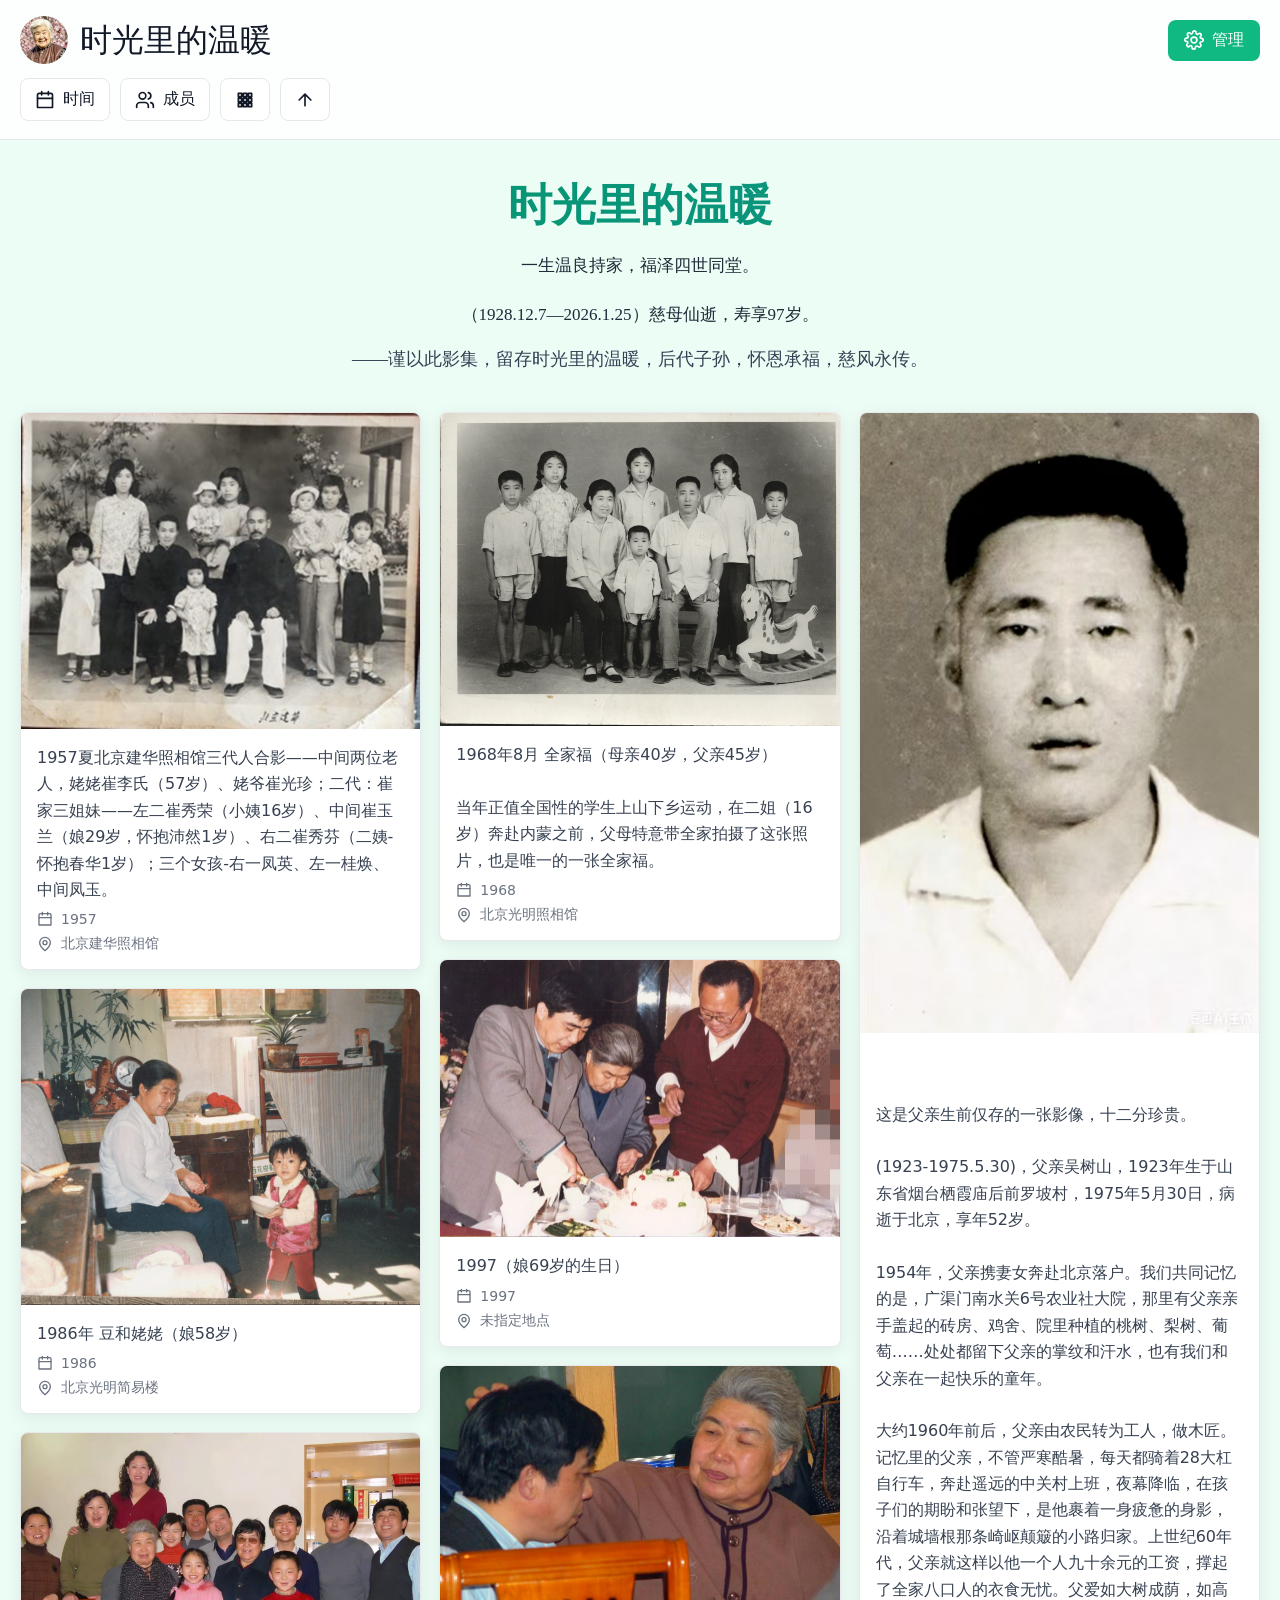
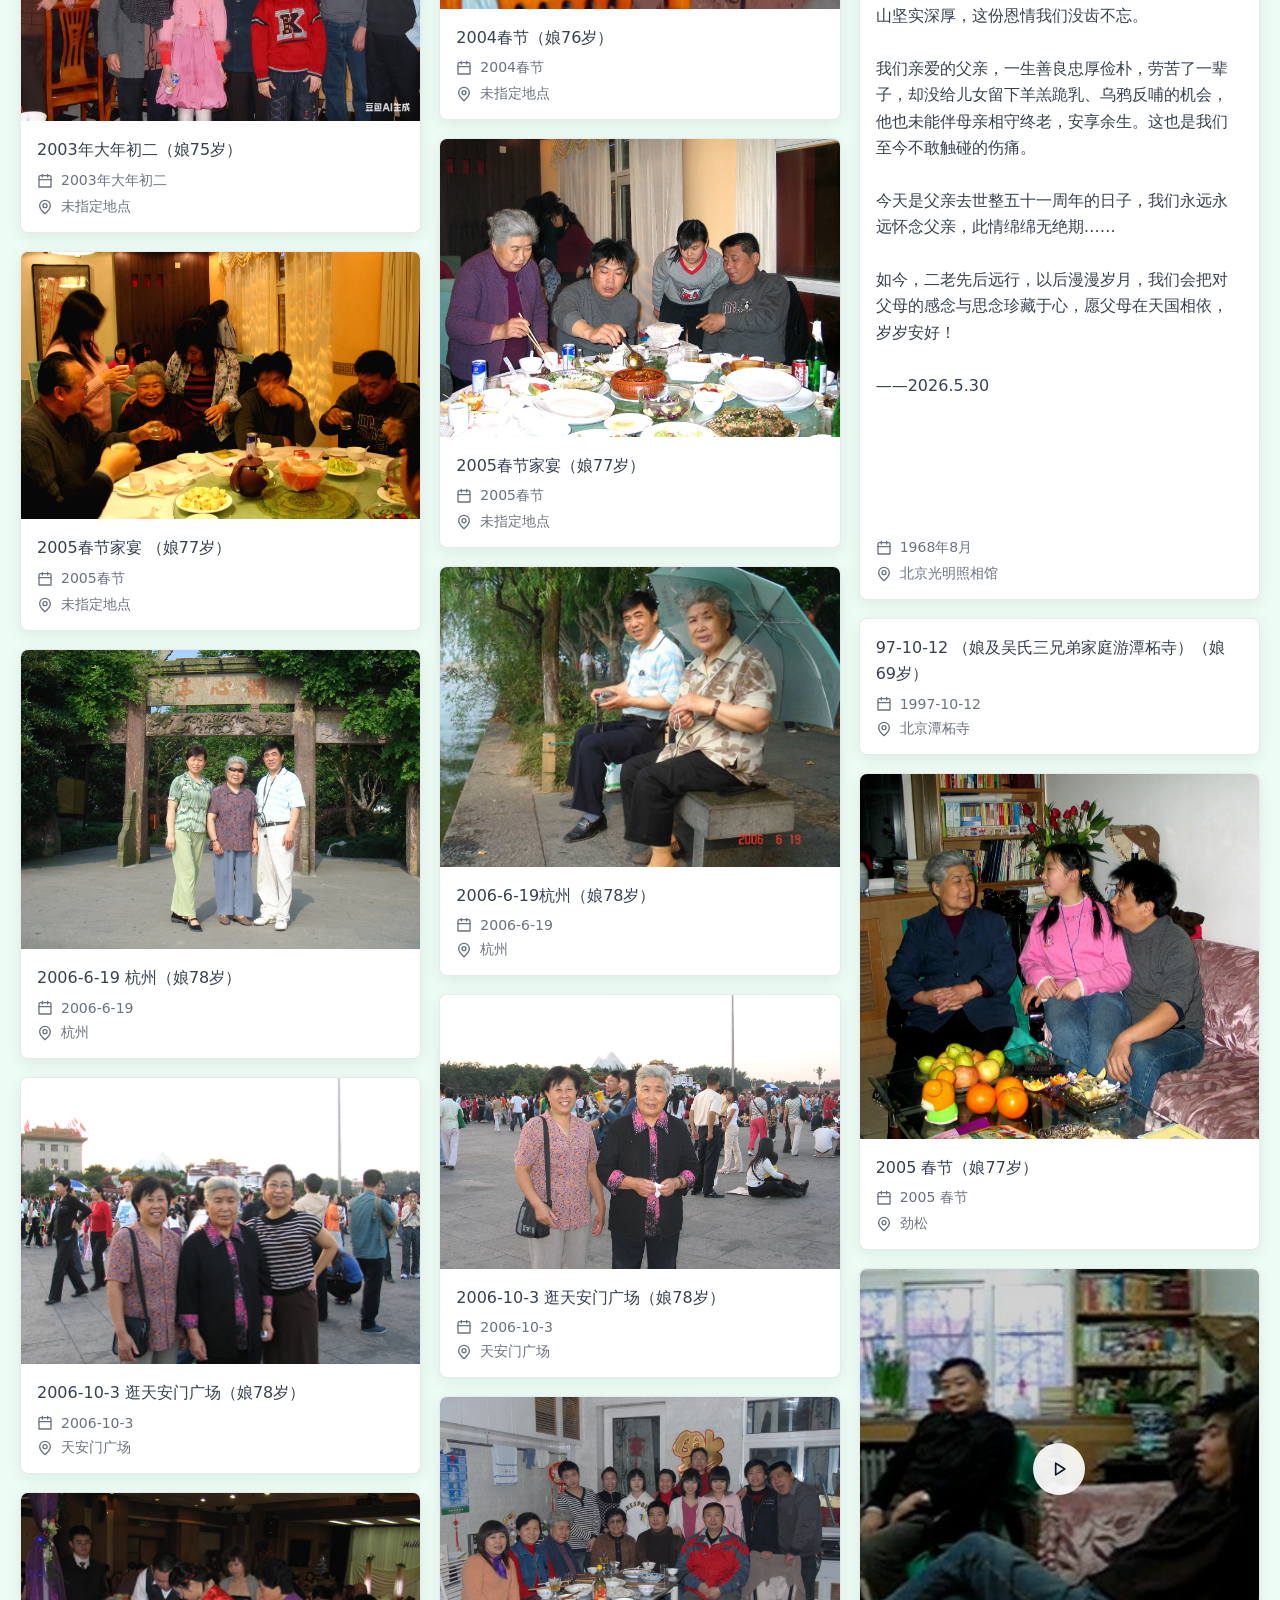
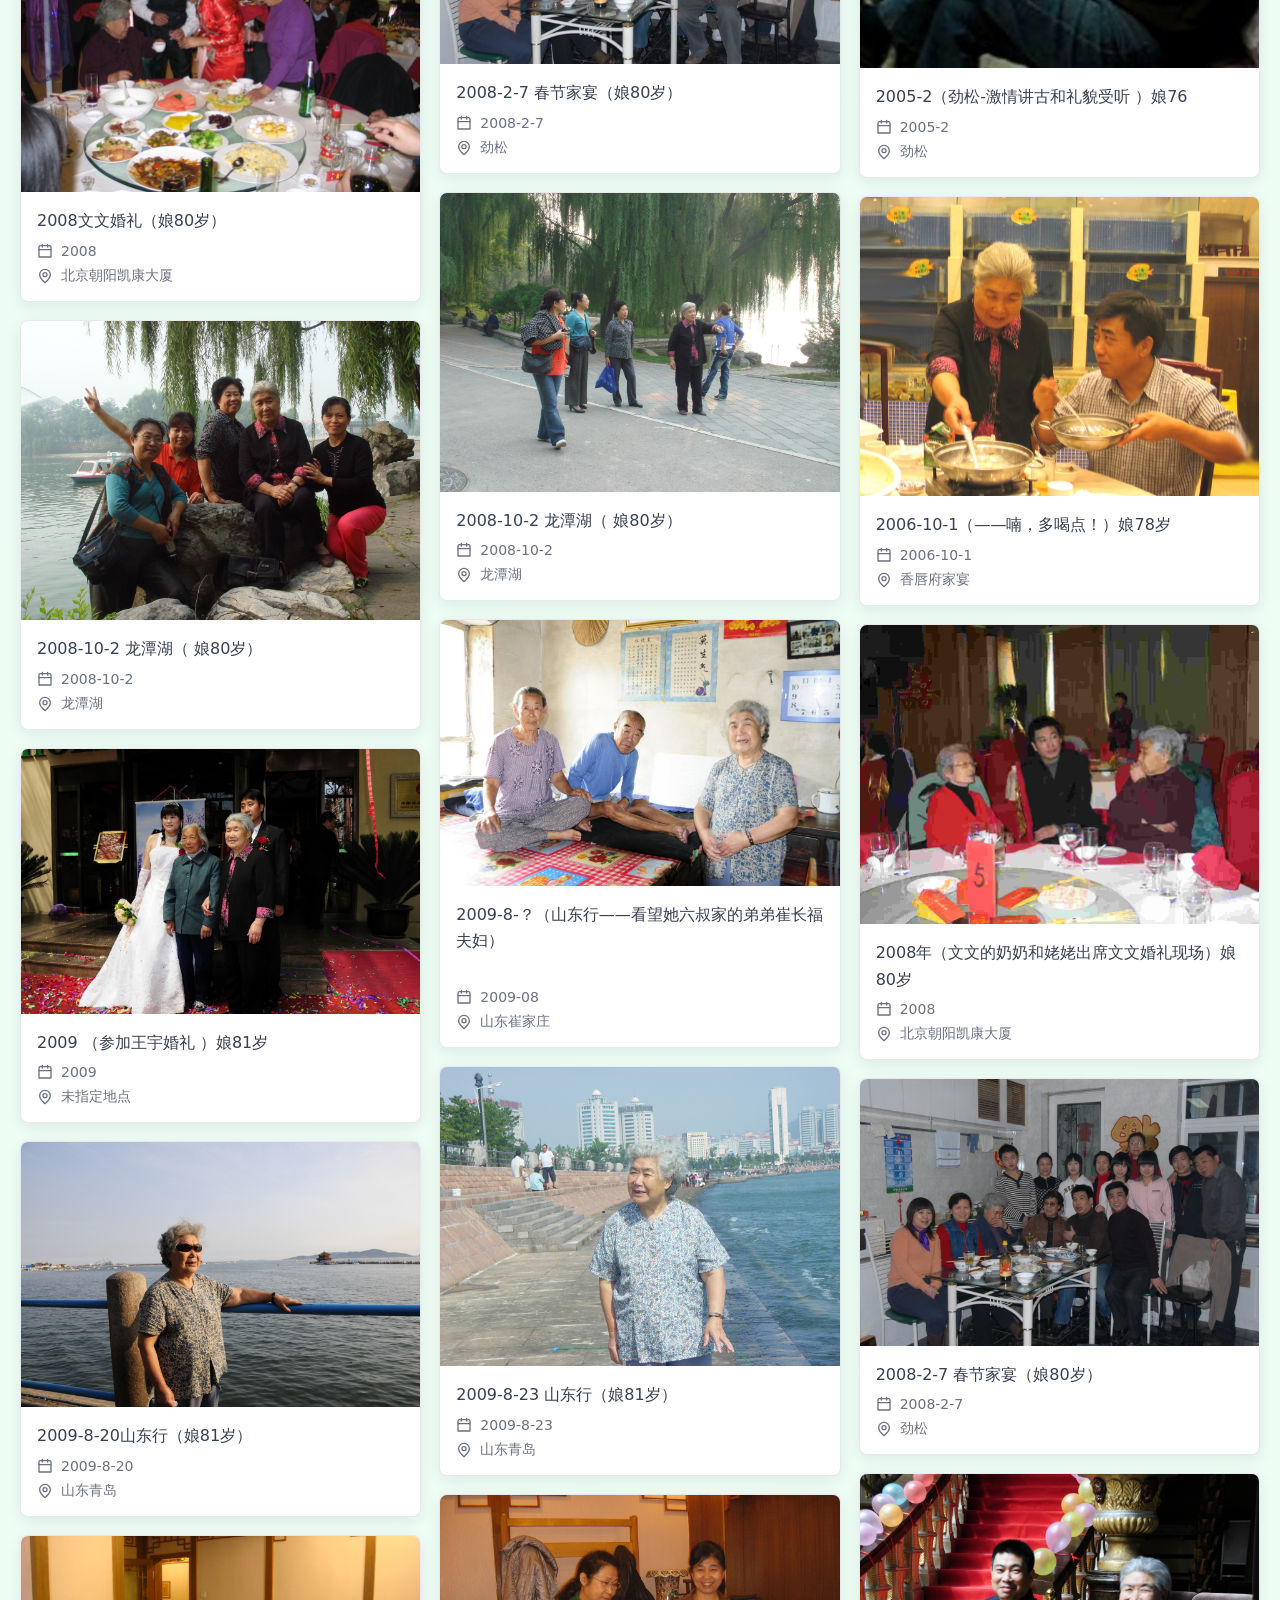
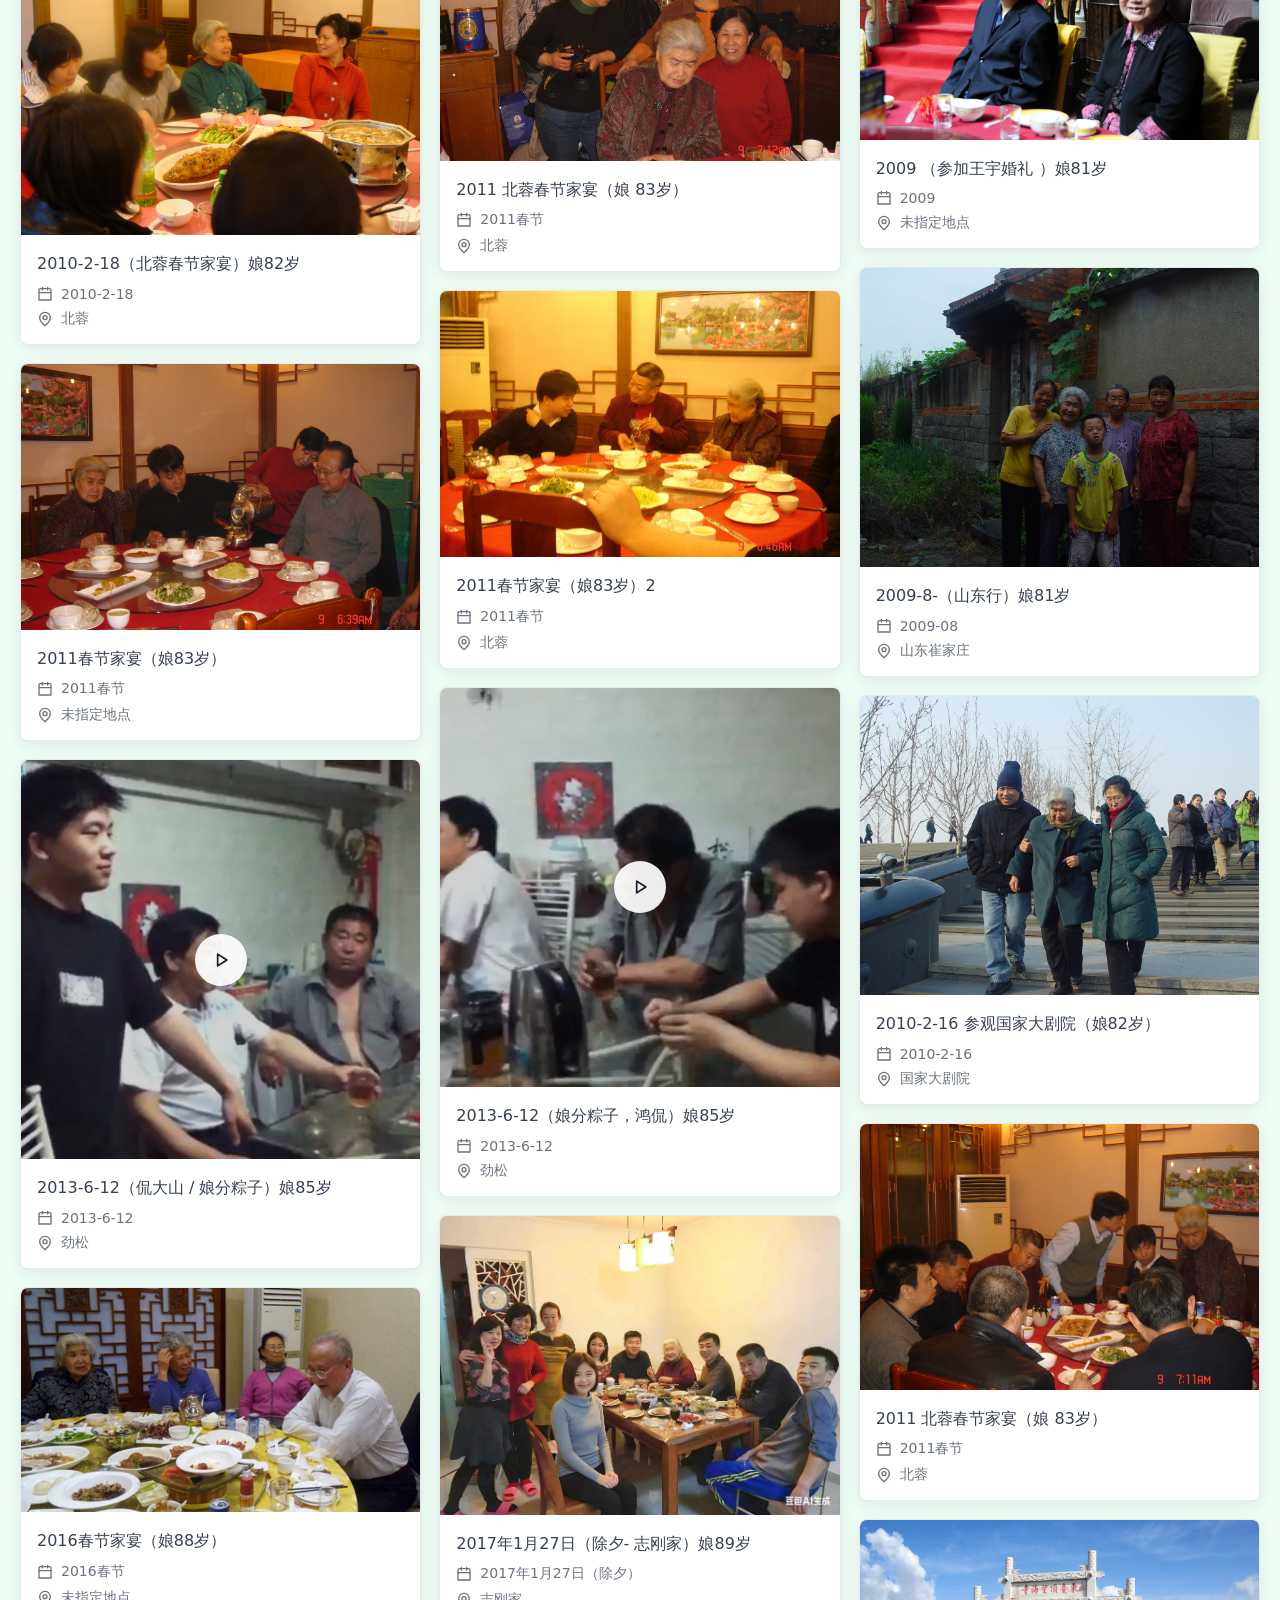
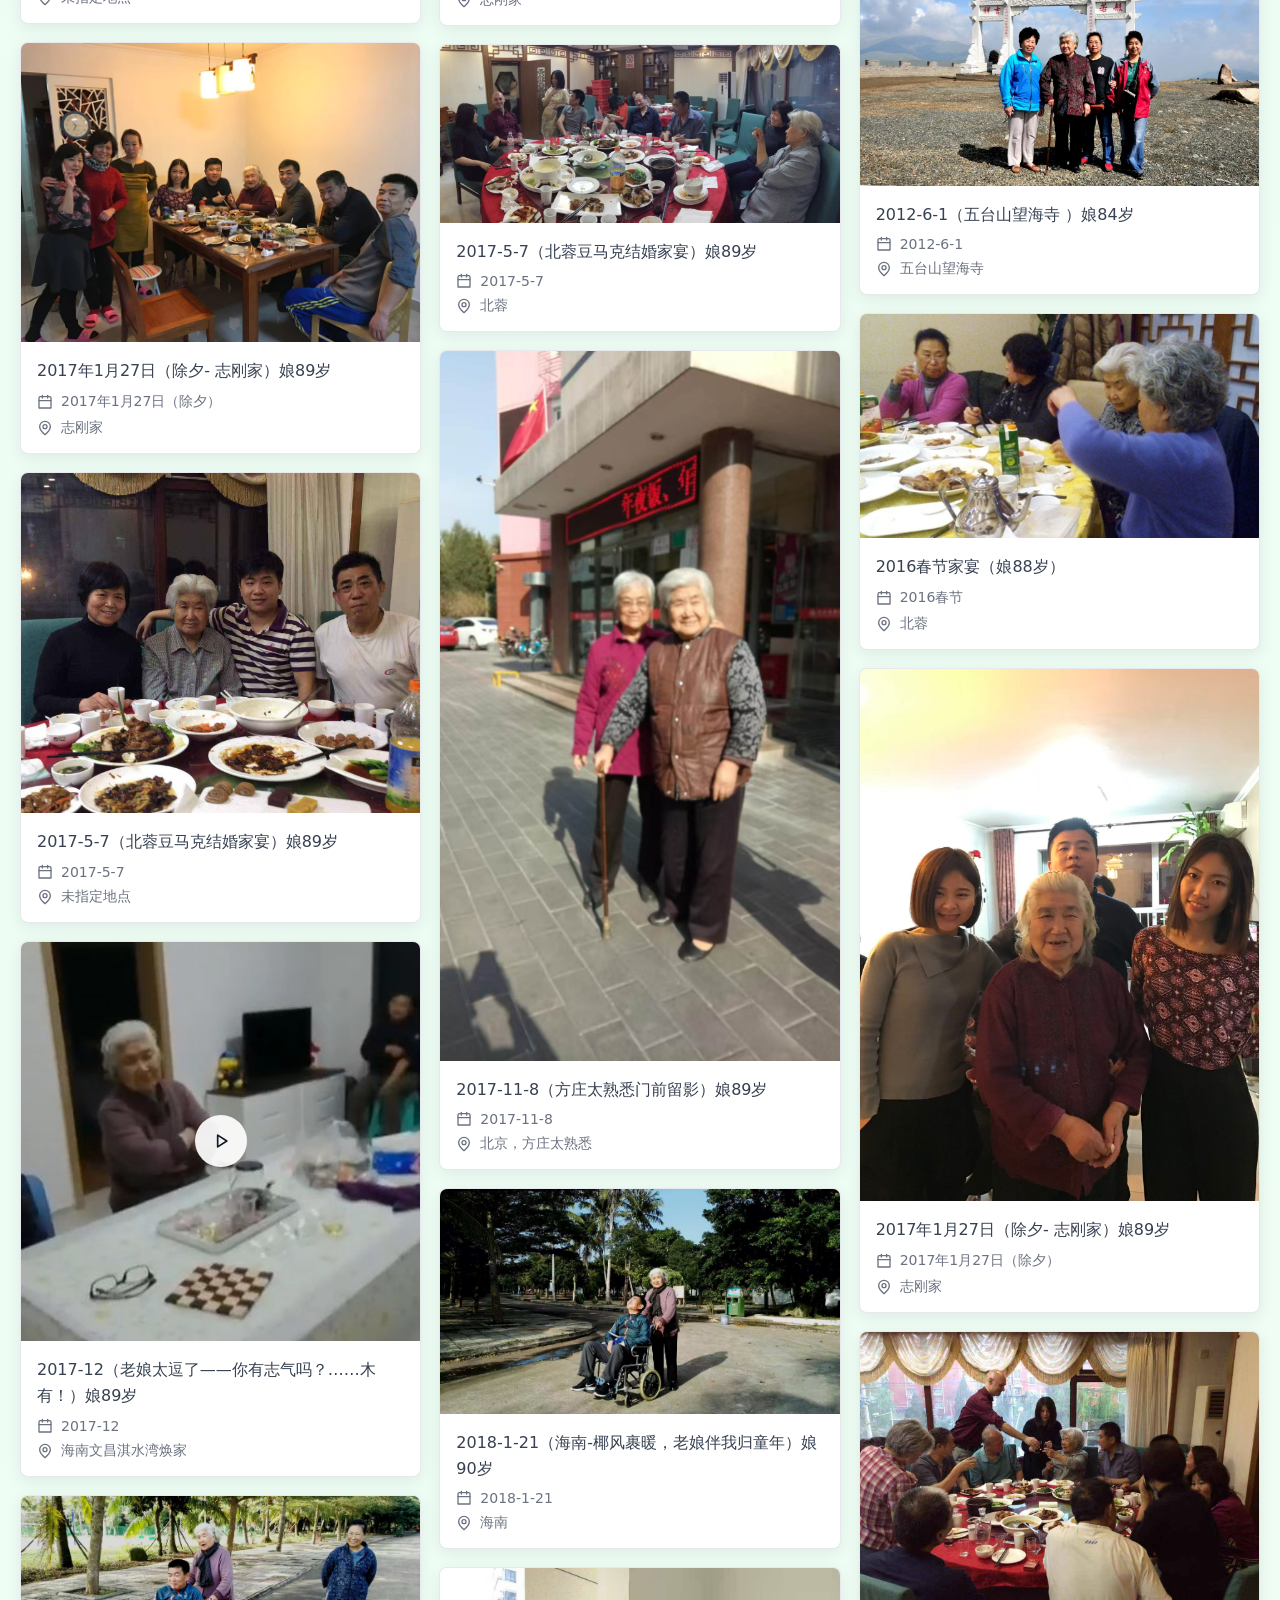
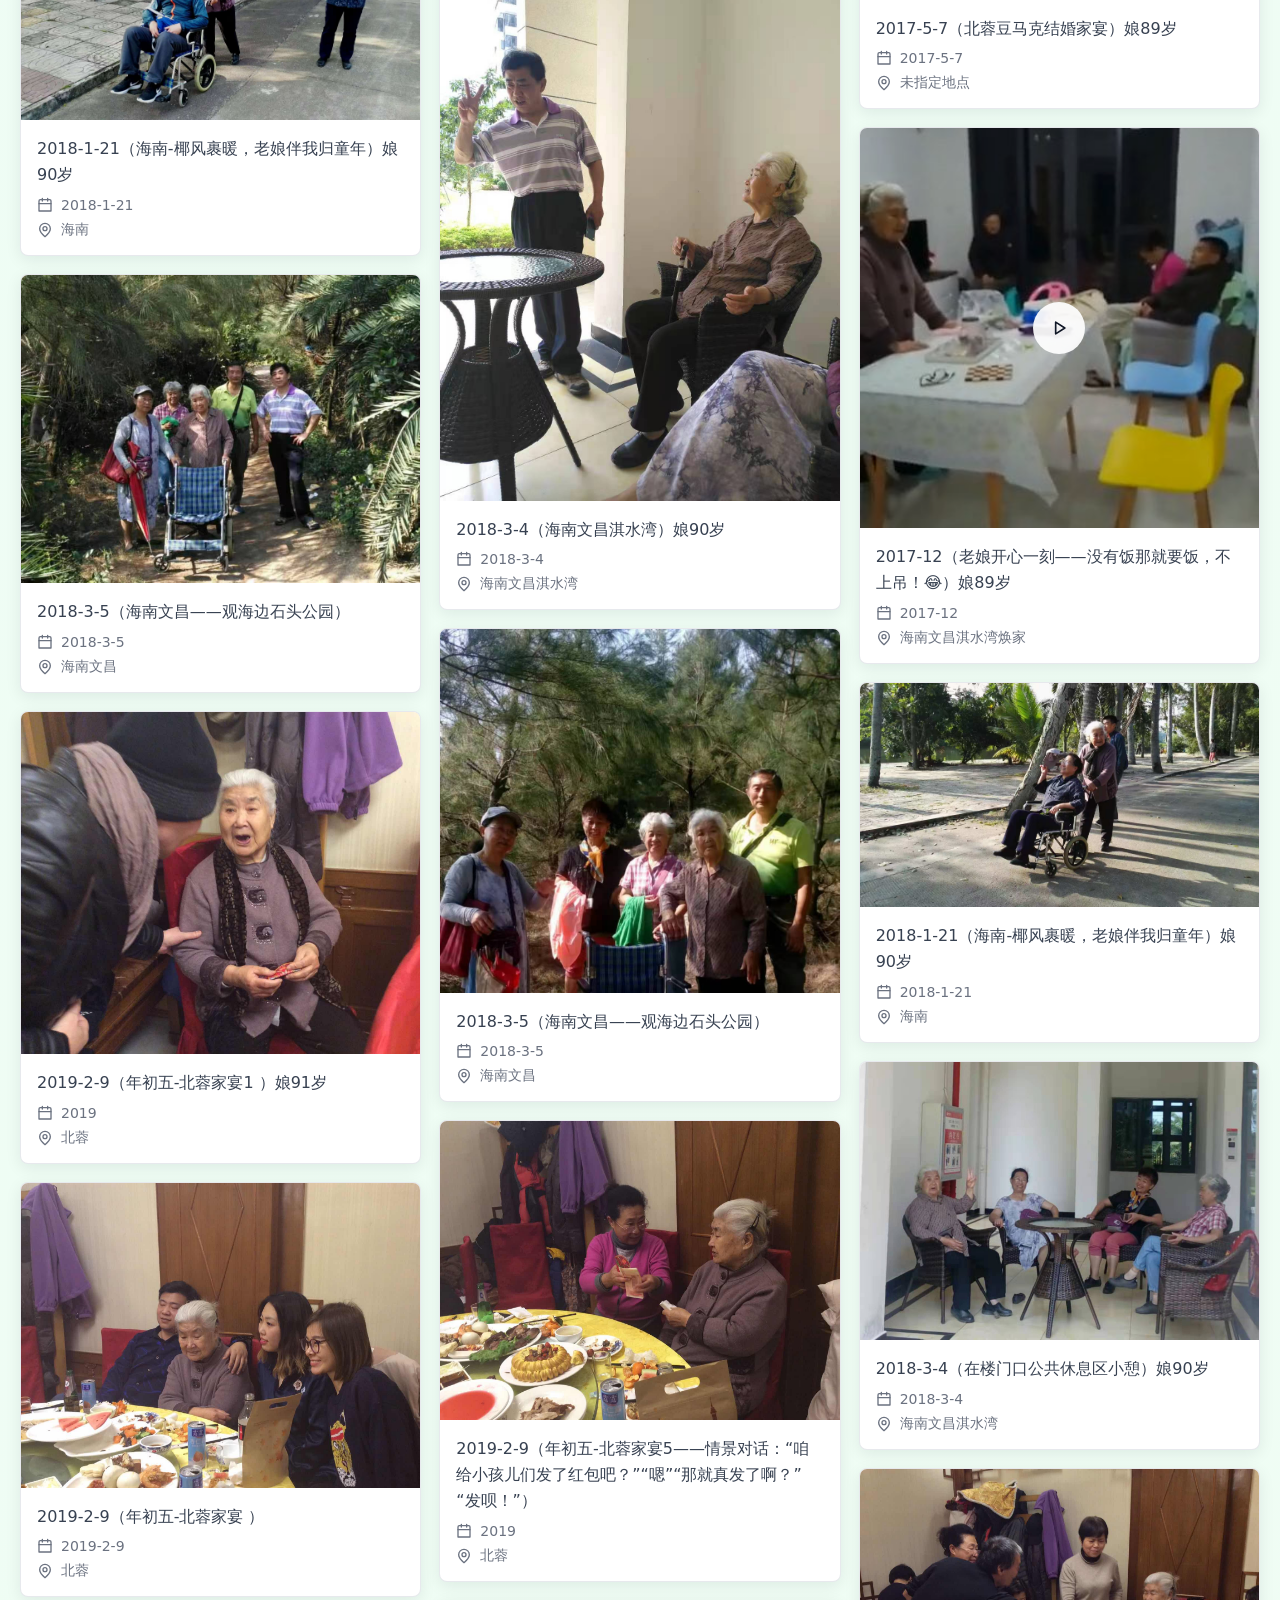
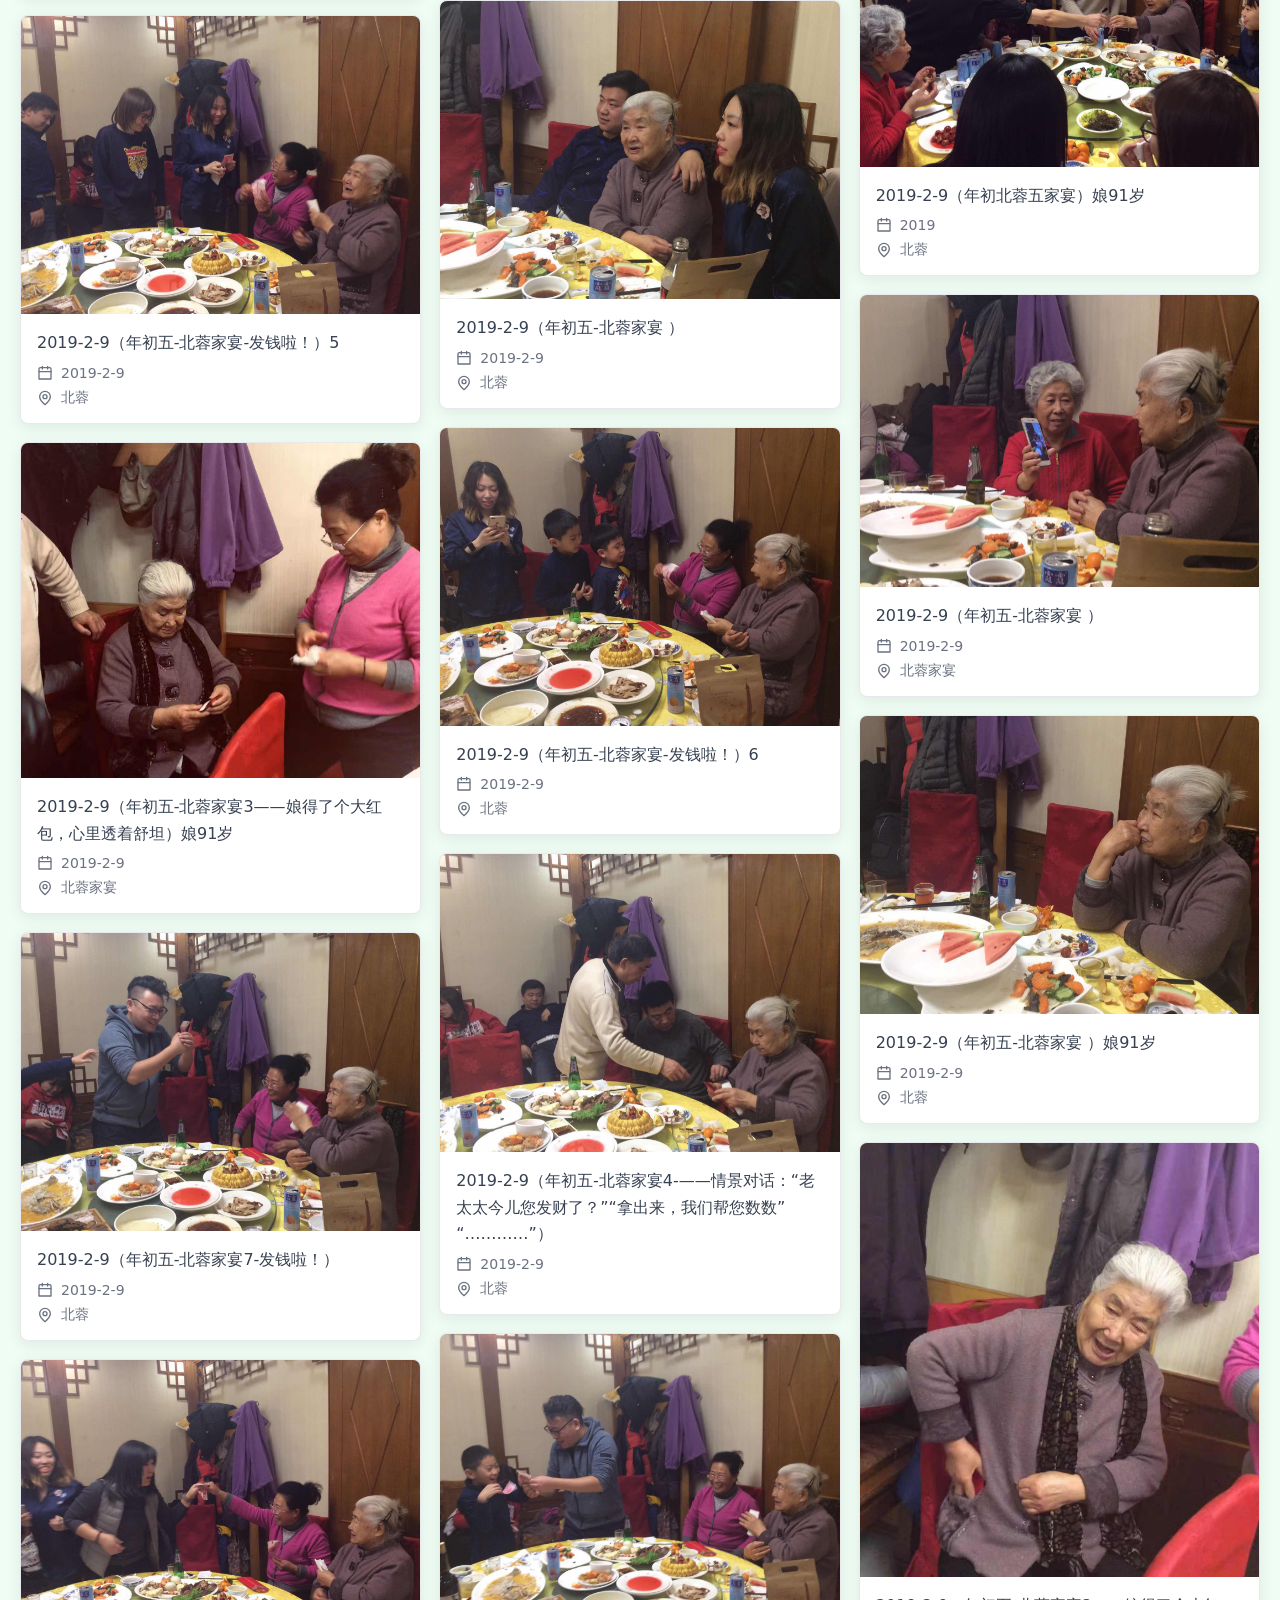
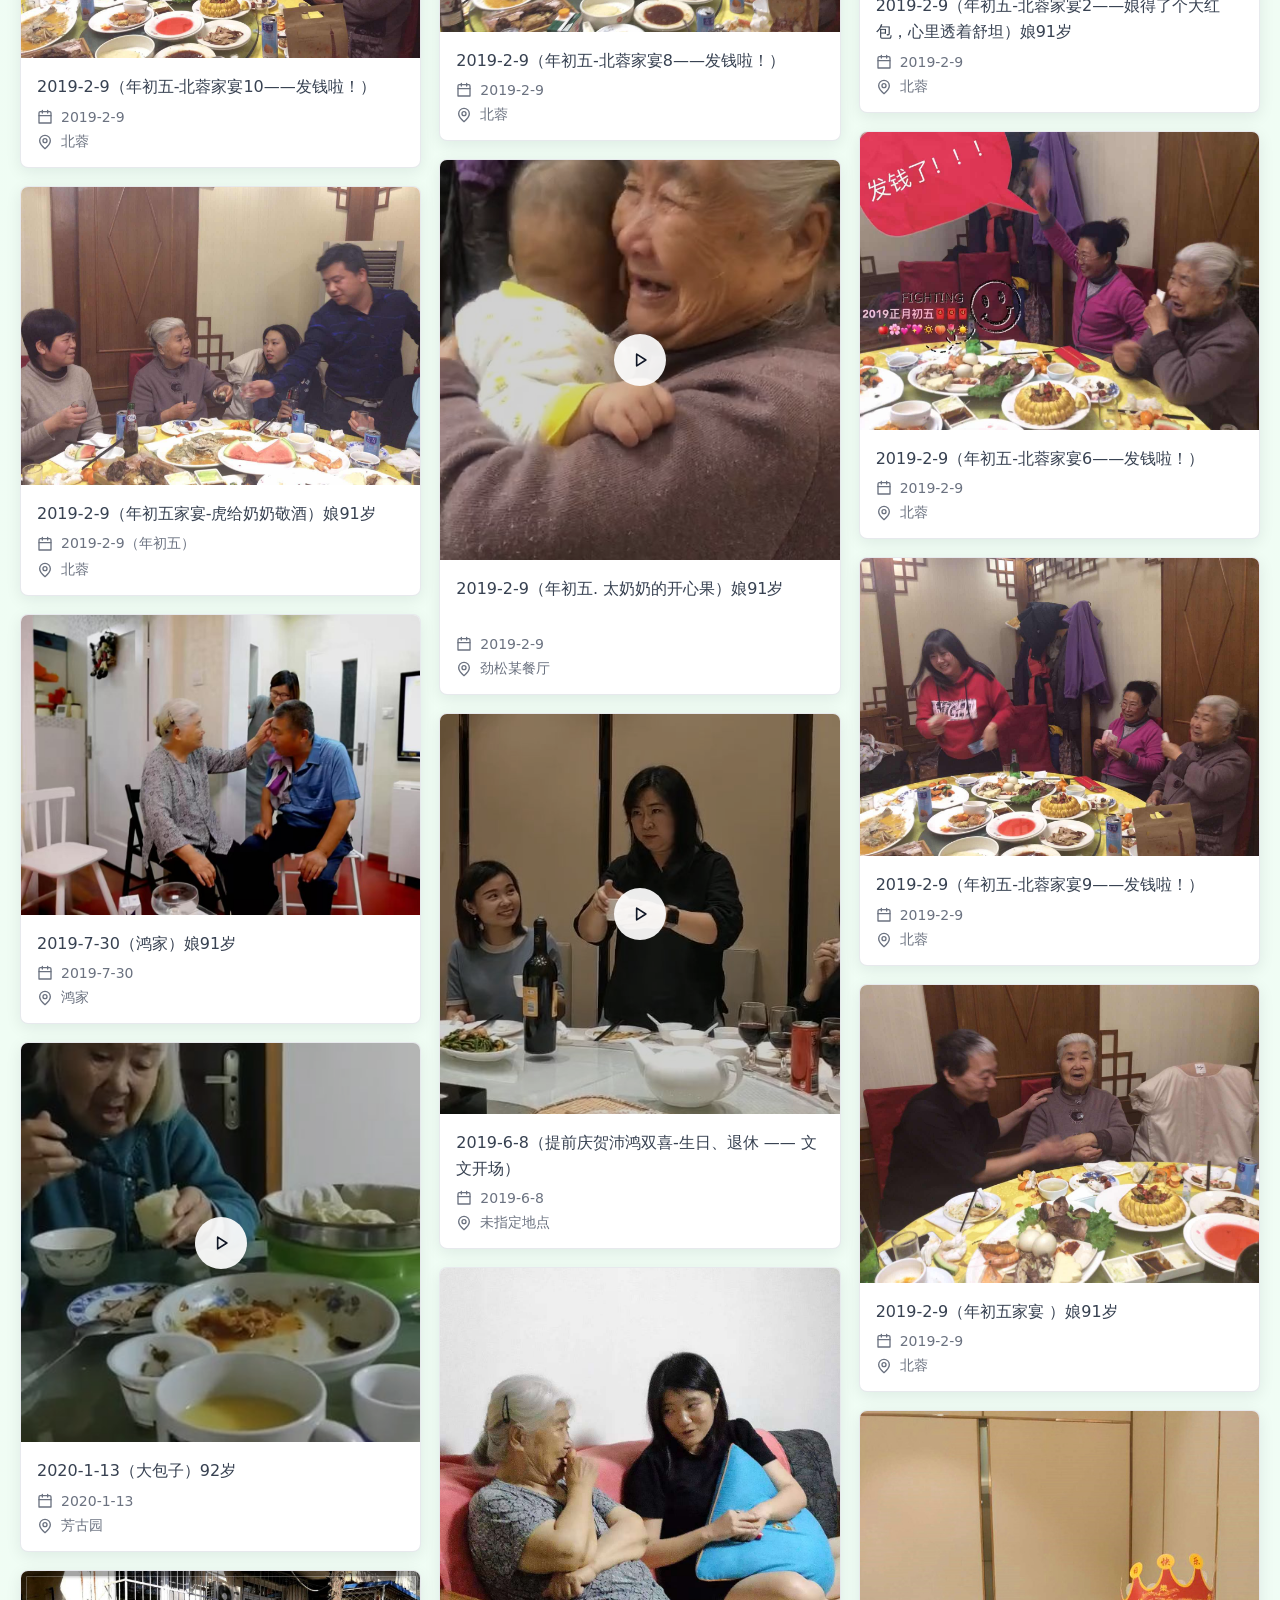
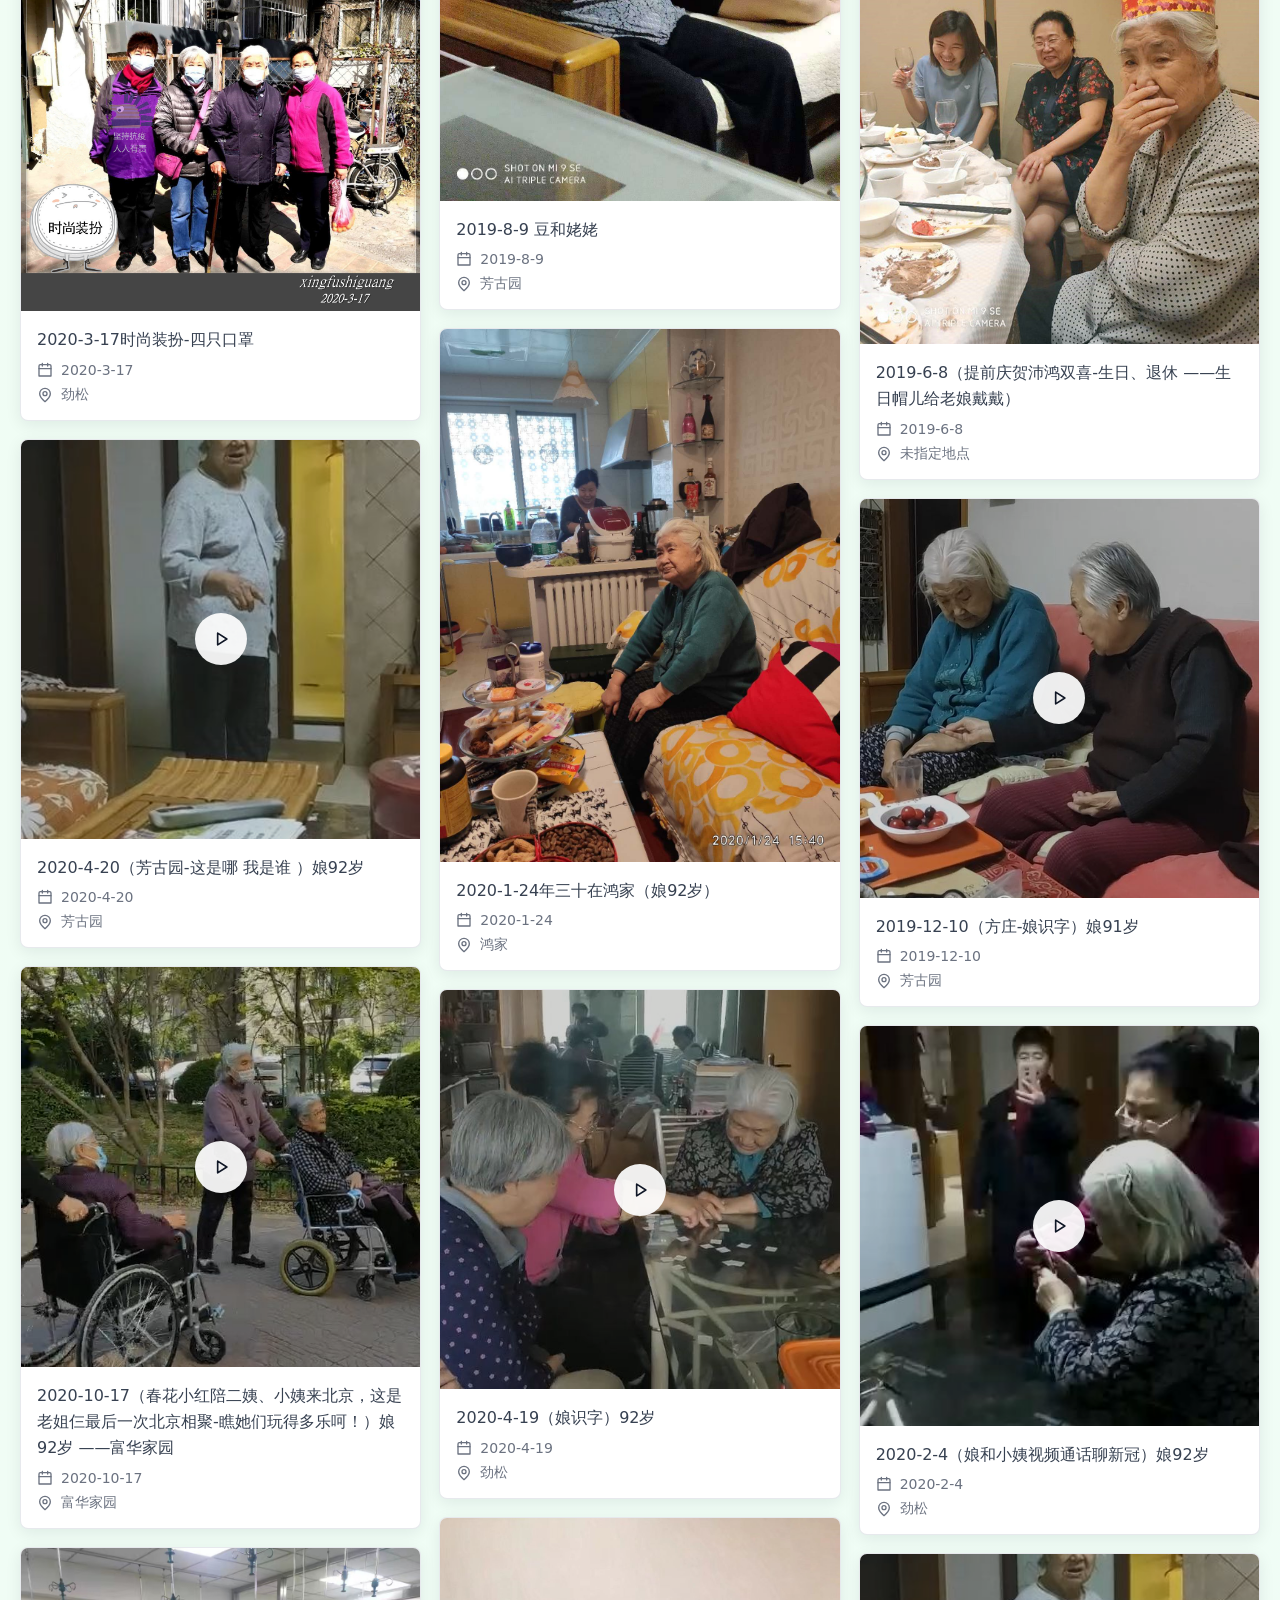
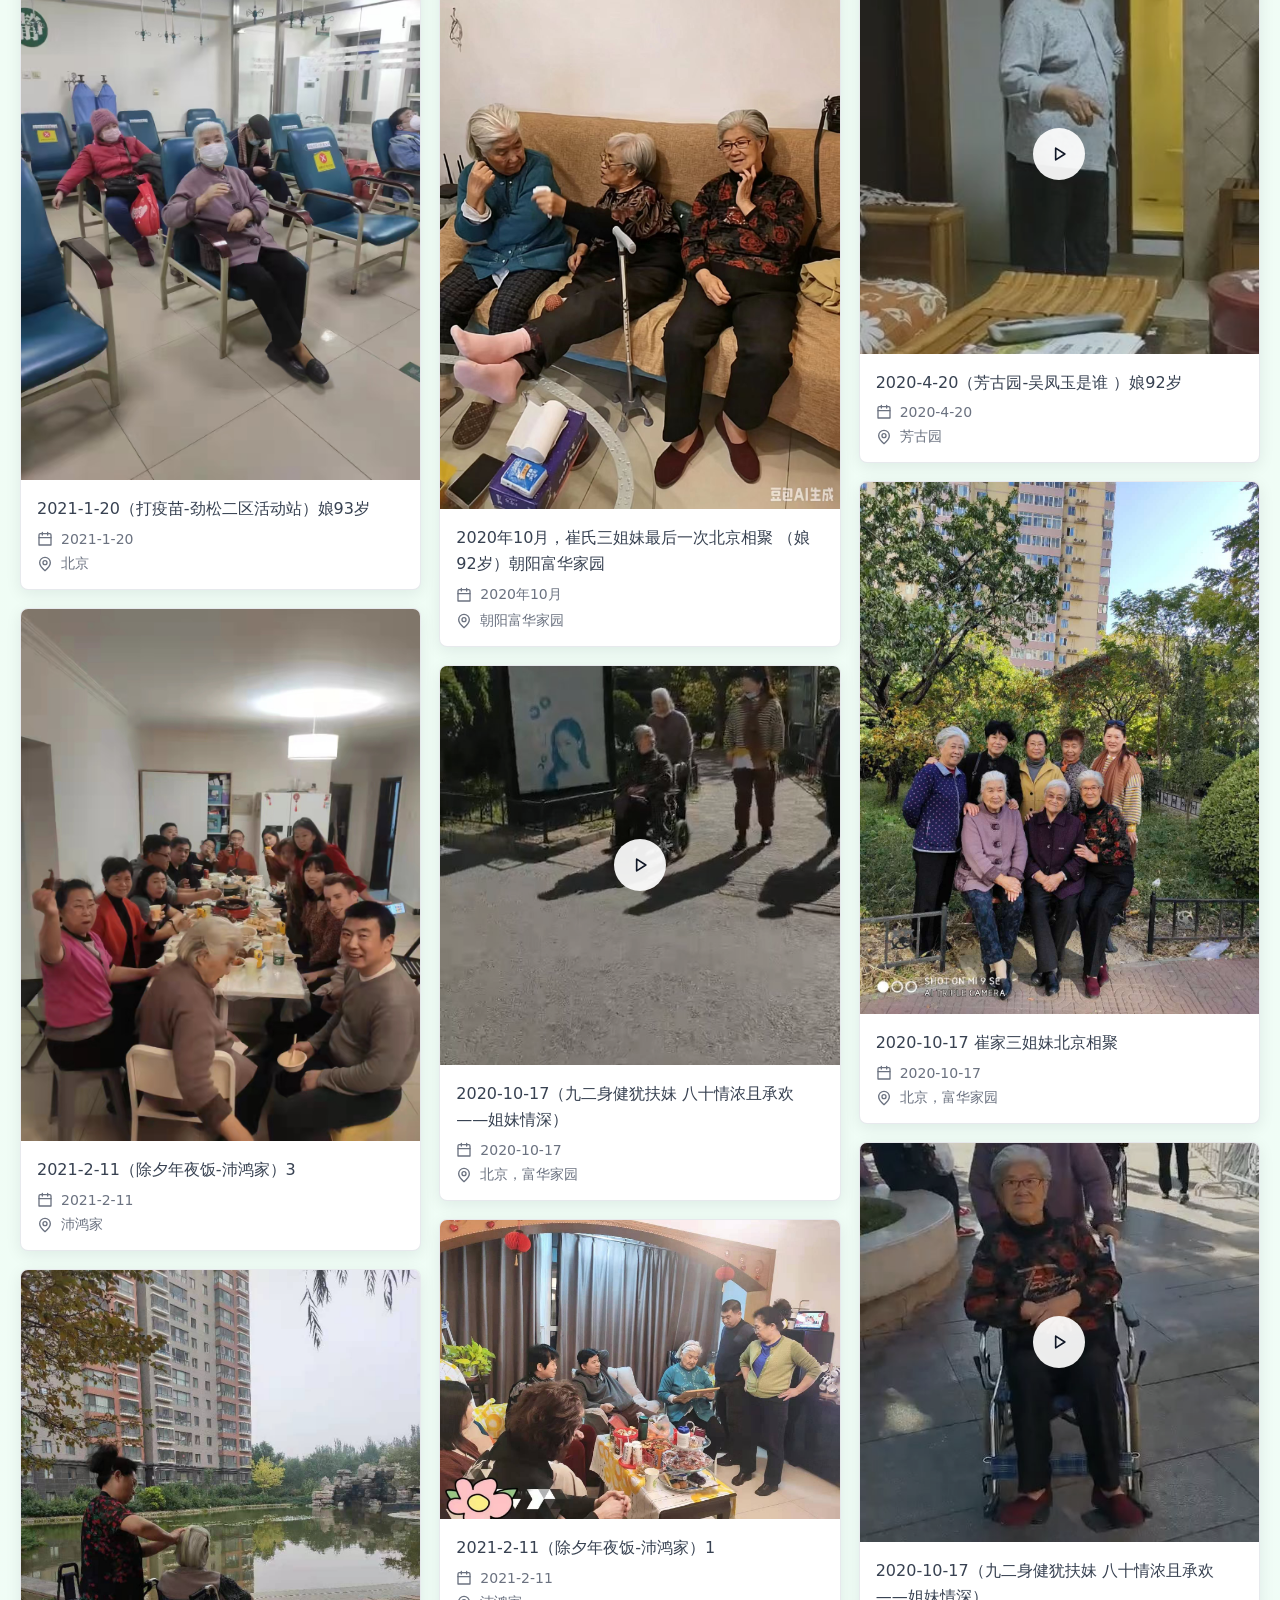
==== commit 230f41dd: "Refresh asset cache" ====
--- a/index.html
+++ b/index.html
@@ -6,7 +6,7 @@
     <meta name="robots" content="noindex" />
     <meta name="description" content="谨以此影集，留存时光里的温暖。" />
     <title>姥姥</title>
-    <link rel="stylesheet" href="styles.css?v=V2606031850" />
+    <link rel="stylesheet" href="styles.css?v=V260604ORDERFIX" />
   </head>
   <body>
     <div id="app">
@@ -17,6 +17,6 @@
         </div>
       </main>
     </div>
-    <script src="app.js?v=V2606031850" defer></script>
+    <script src="app.js?v=V260604ORDERFIX" defer></script>
   </body>
 </html>
--- a/styles.css
+++ b/styles.css
@@ -382,8 +382,15 @@
 }
 
 .gallery.waterfall-view {
-  columns: 1;
-  column-gap: 18px;
+  display: grid;
+  grid-template-columns: 1fr;
+  gap: 18px;
+}
+
+.waterfall-column {
+  display: flex;
+  flex-direction: column;
+  gap: 18px;
 }
 
 .gallery.grid-view {
@@ -394,9 +401,8 @@
 
 .memory-card {
   width: 100%;
-  display: inline-block;
-  break-inside: avoid;
-  margin: 0 0 18px;
+  display: block;
+  margin: 0;
   overflow: hidden;
   background: #fff;
   border: 1px solid rgba(229, 231, 235, 0.9);
@@ -1287,7 +1293,7 @@
 
 @media (min-width: 640px) {
   .gallery.waterfall-view {
-    columns: 2;
+    grid-template-columns: repeat(2, minmax(0, 1fr));
   }
 
   .gallery.grid-view {
@@ -1298,7 +1304,7 @@
 
 @media (min-width: 1024px) {
   .gallery.waterfall-view {
-    columns: 3;
+    grid-template-columns: repeat(3, minmax(0, 1fr));
   }
 
   .gallery.grid-view {
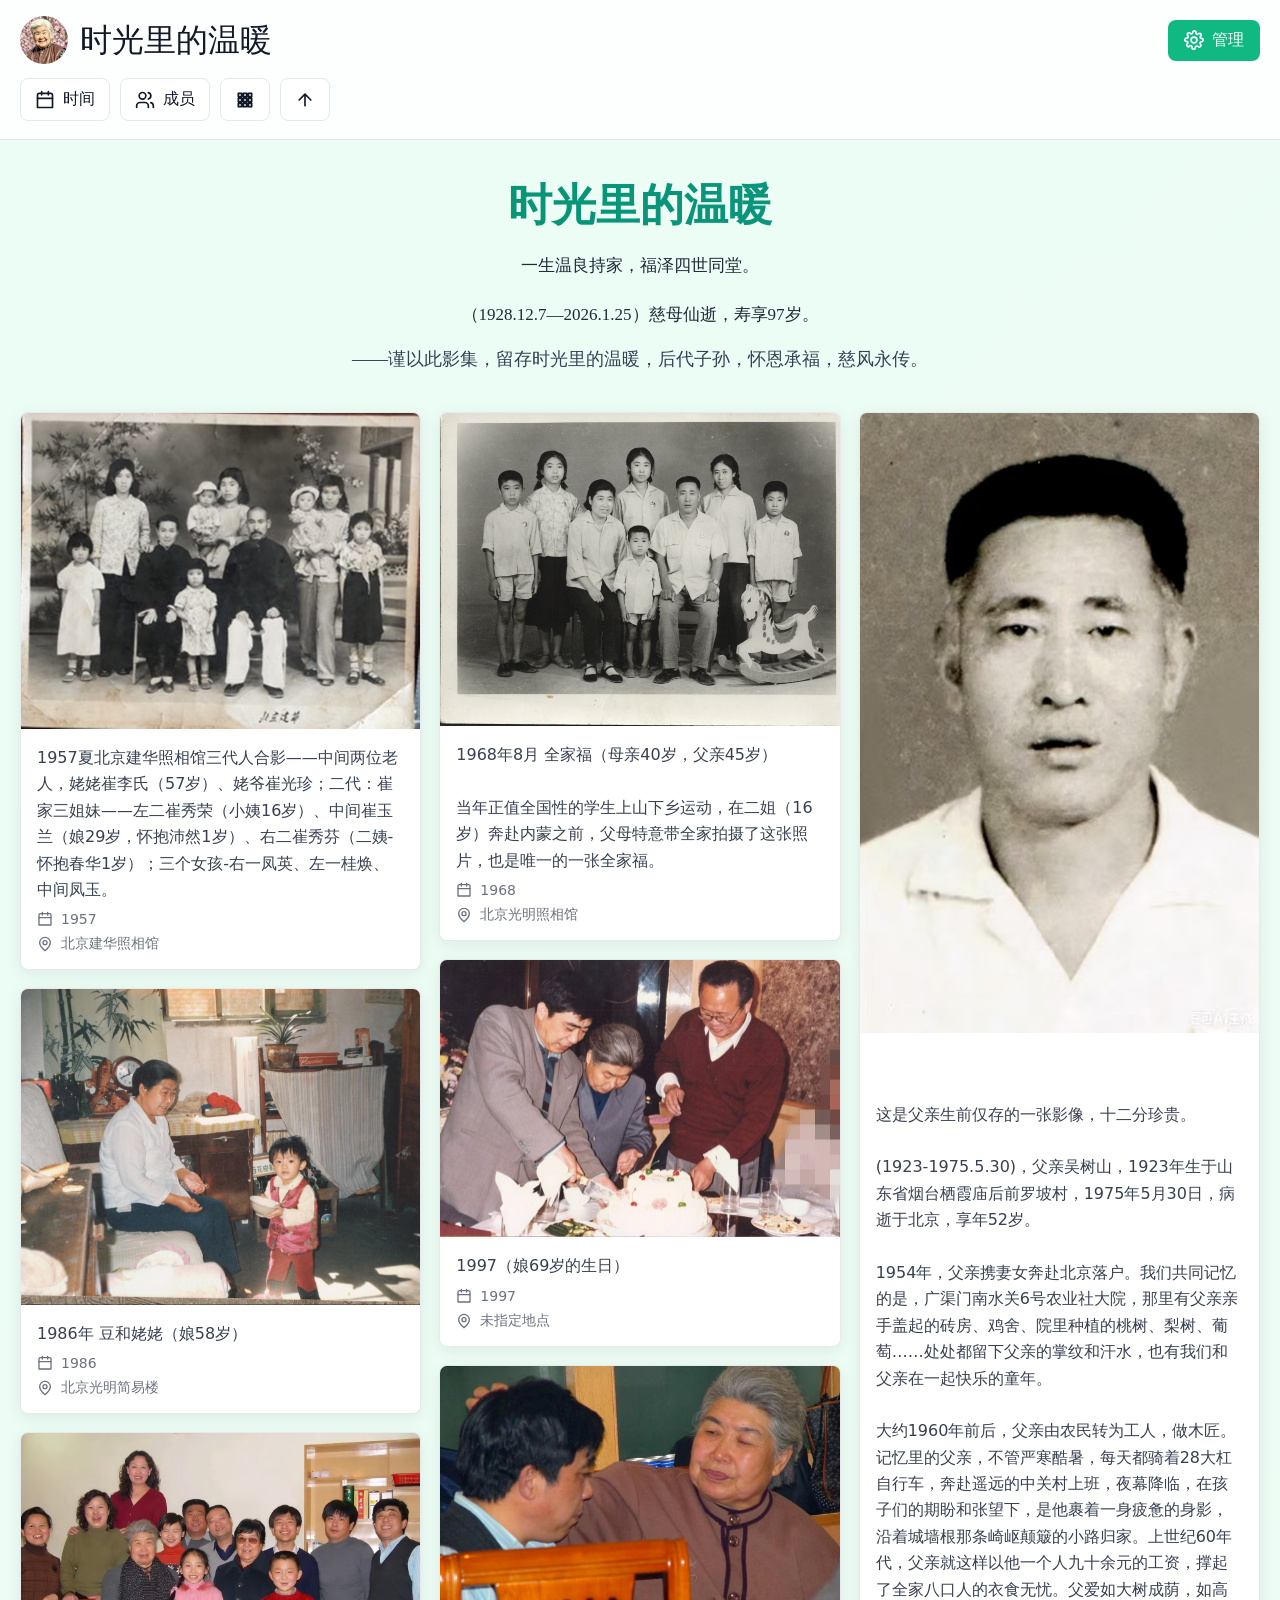
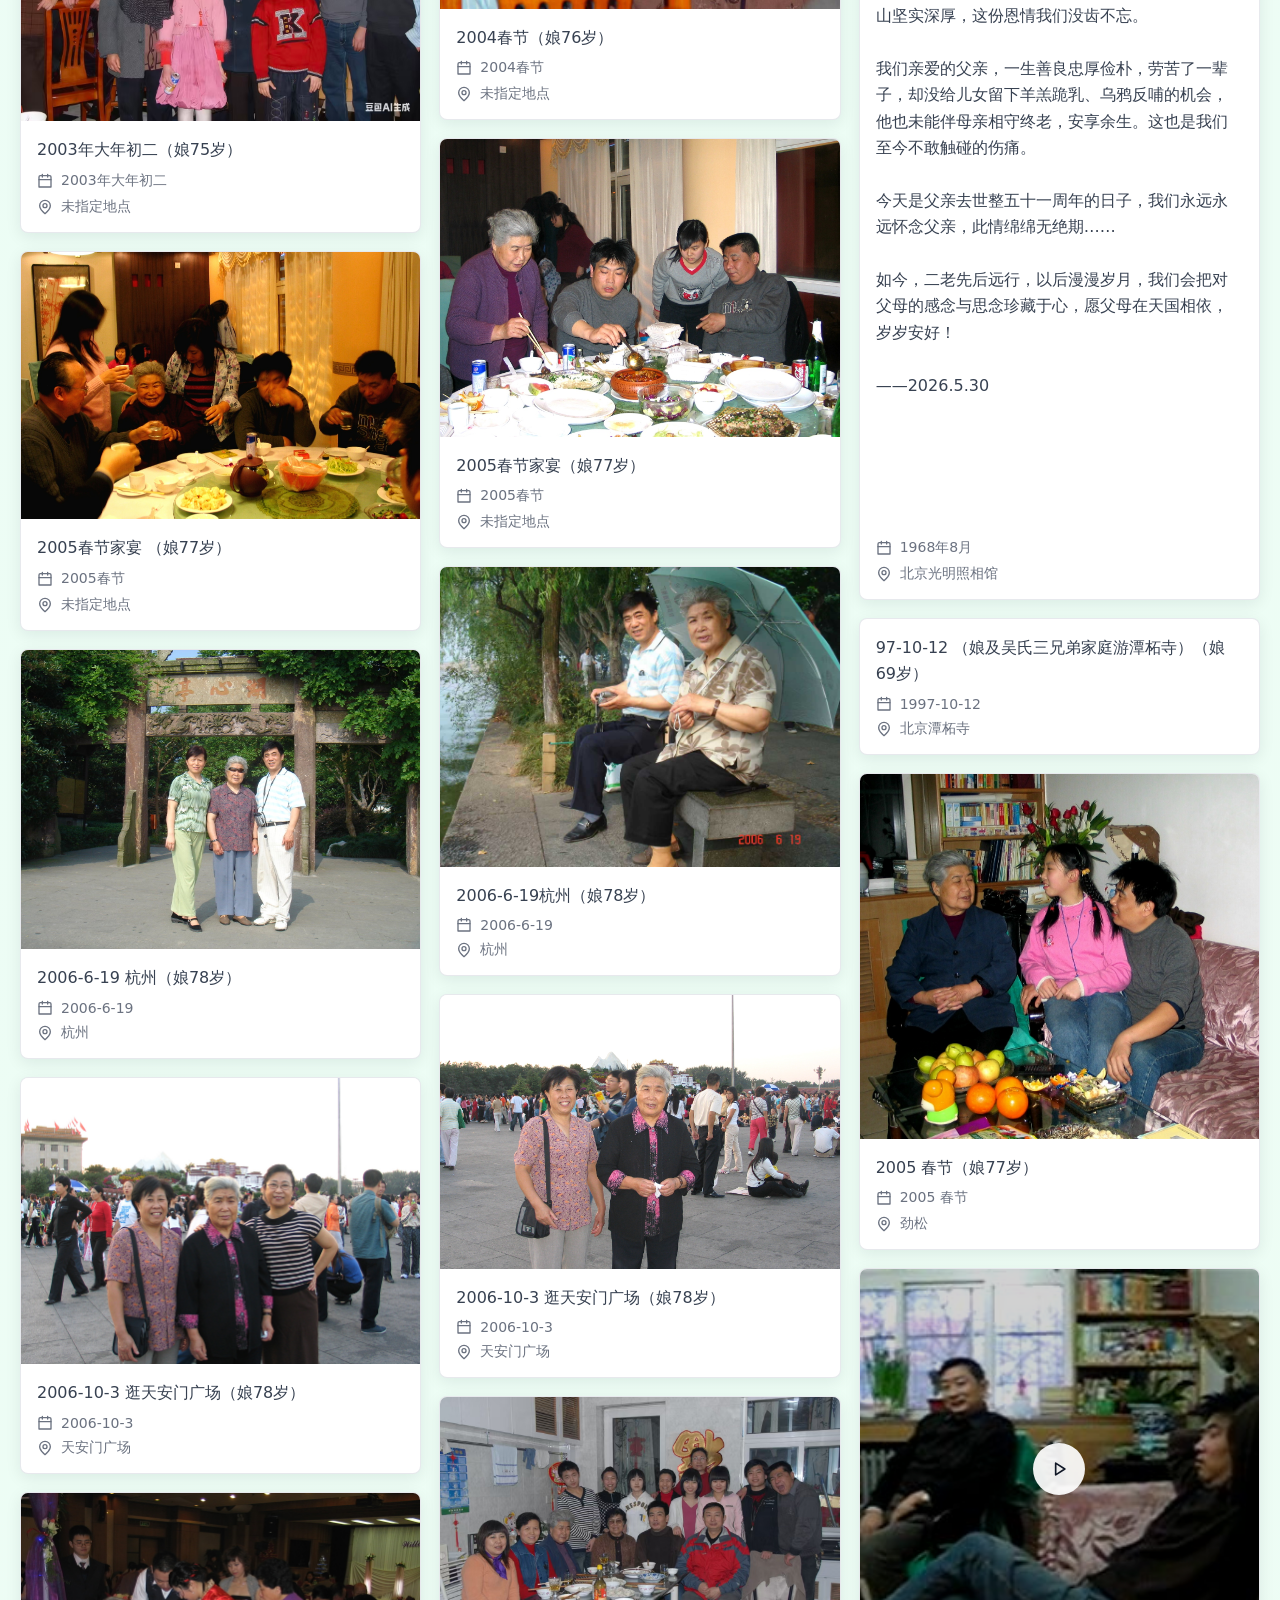
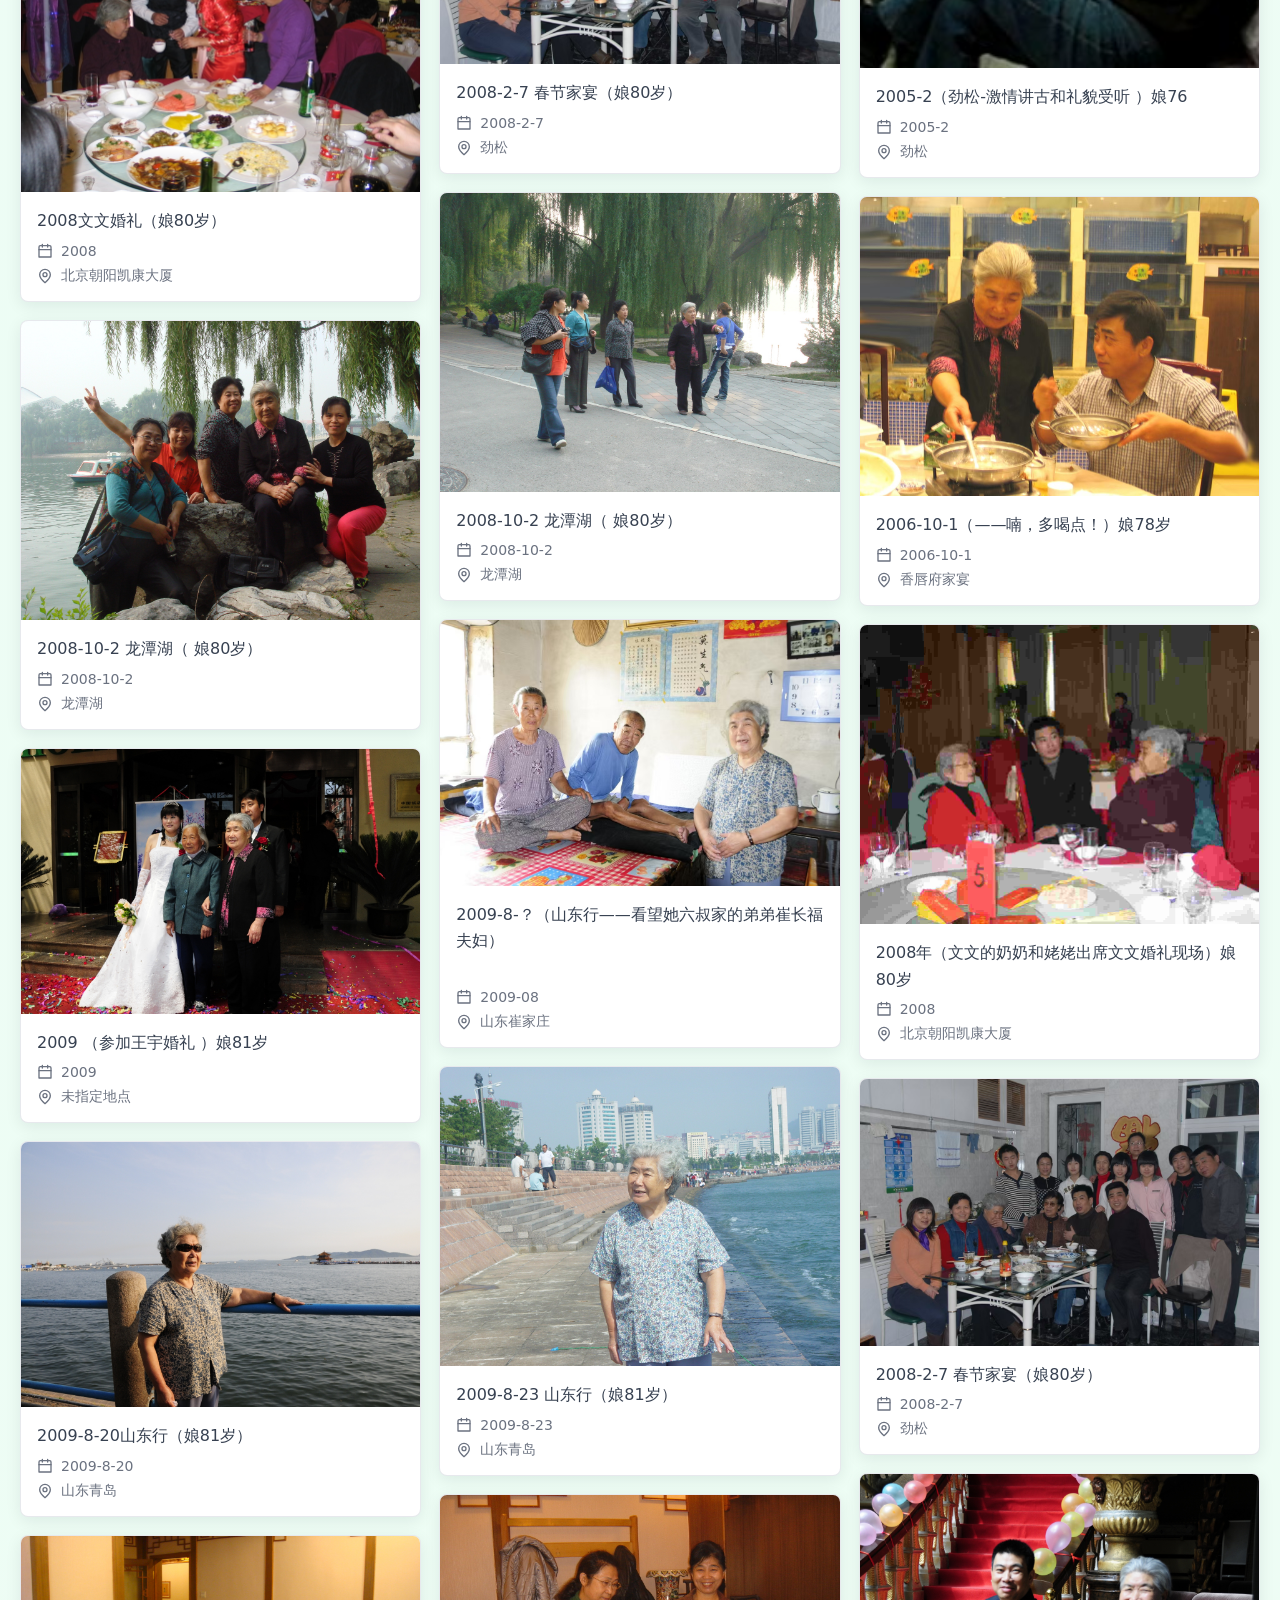
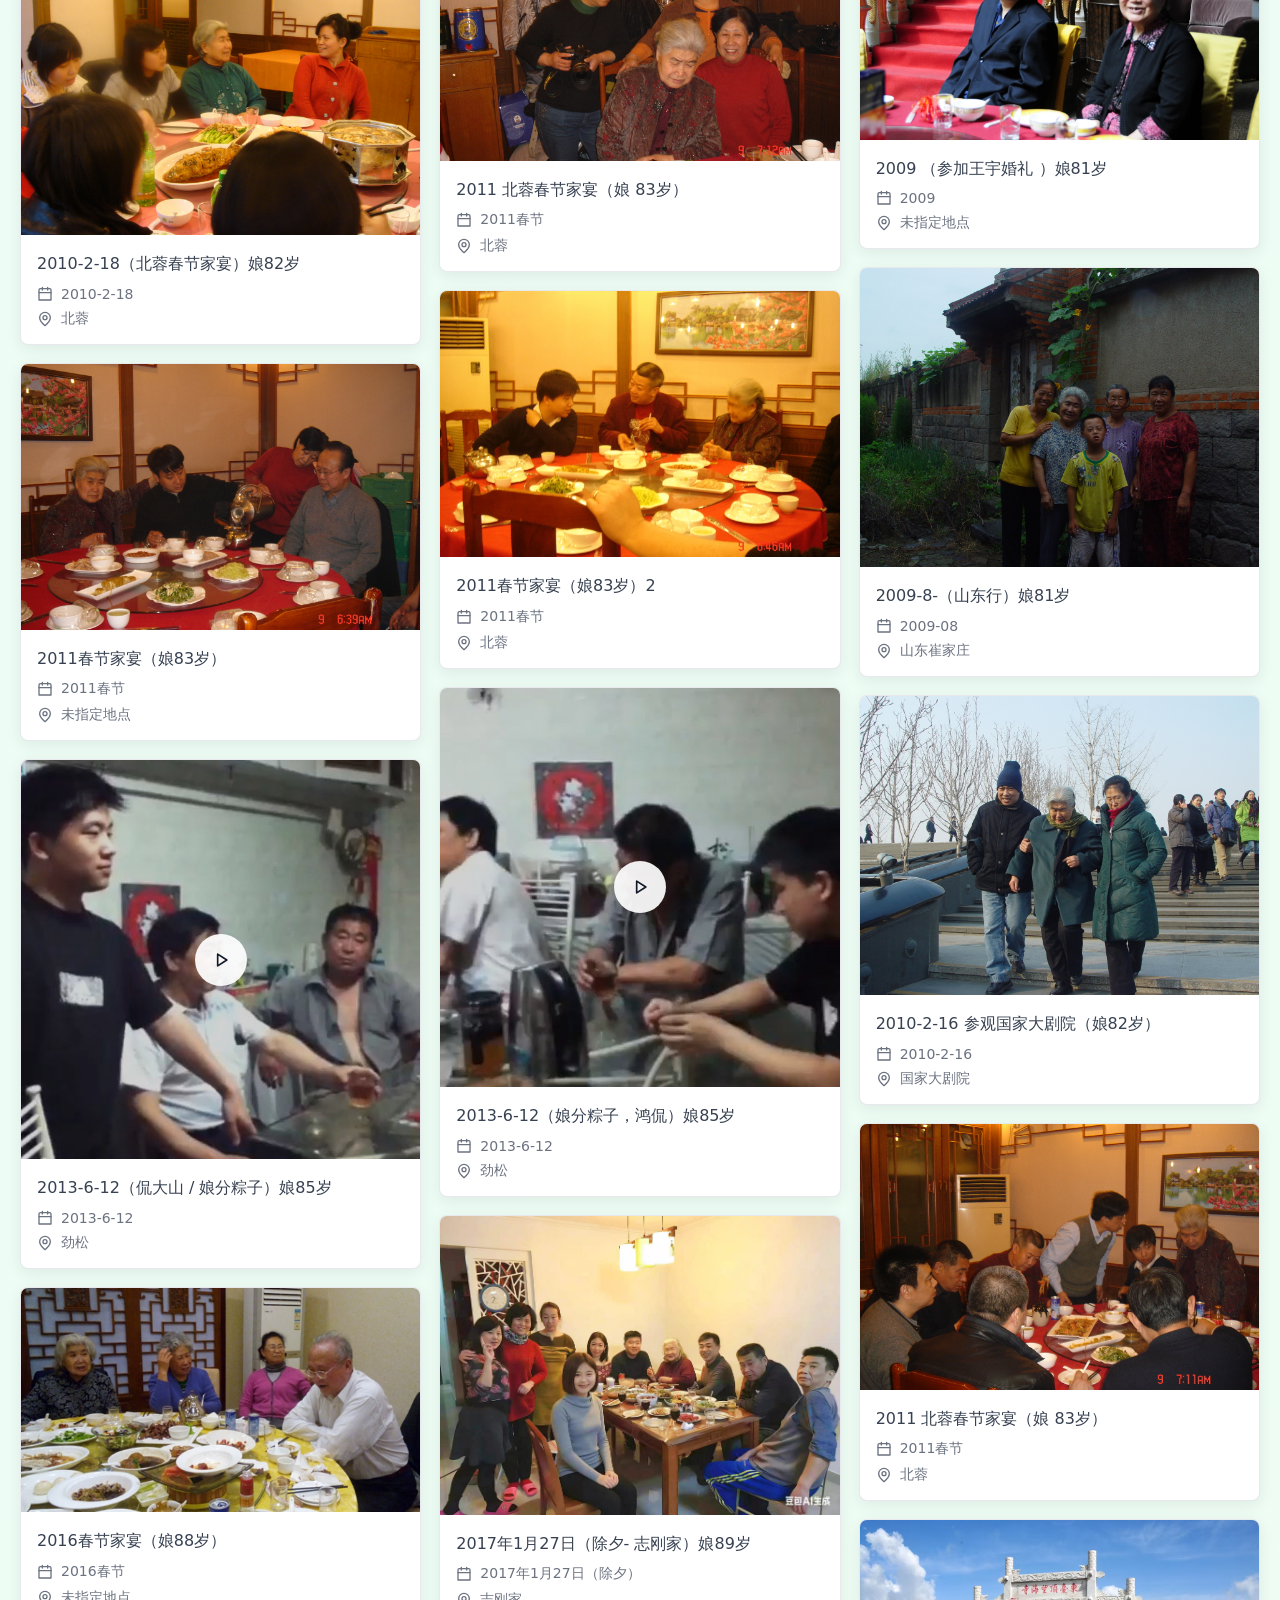
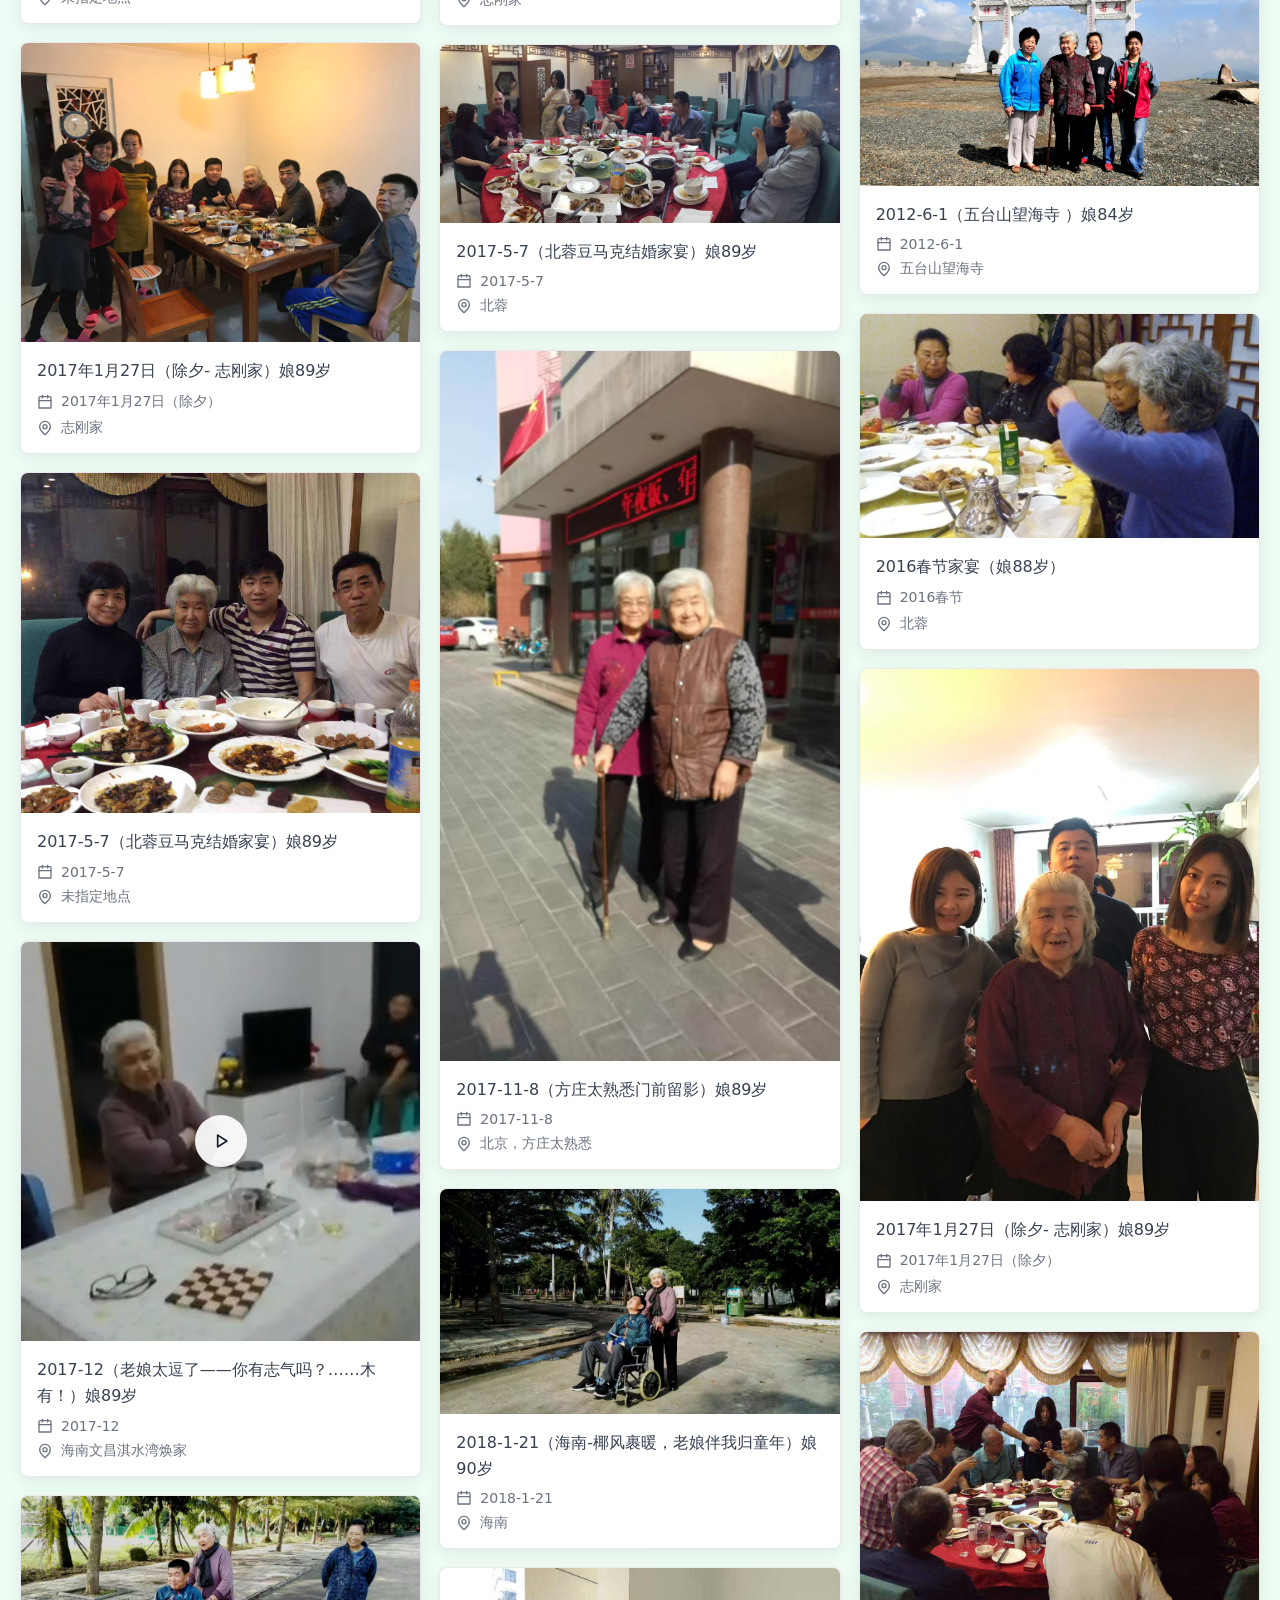
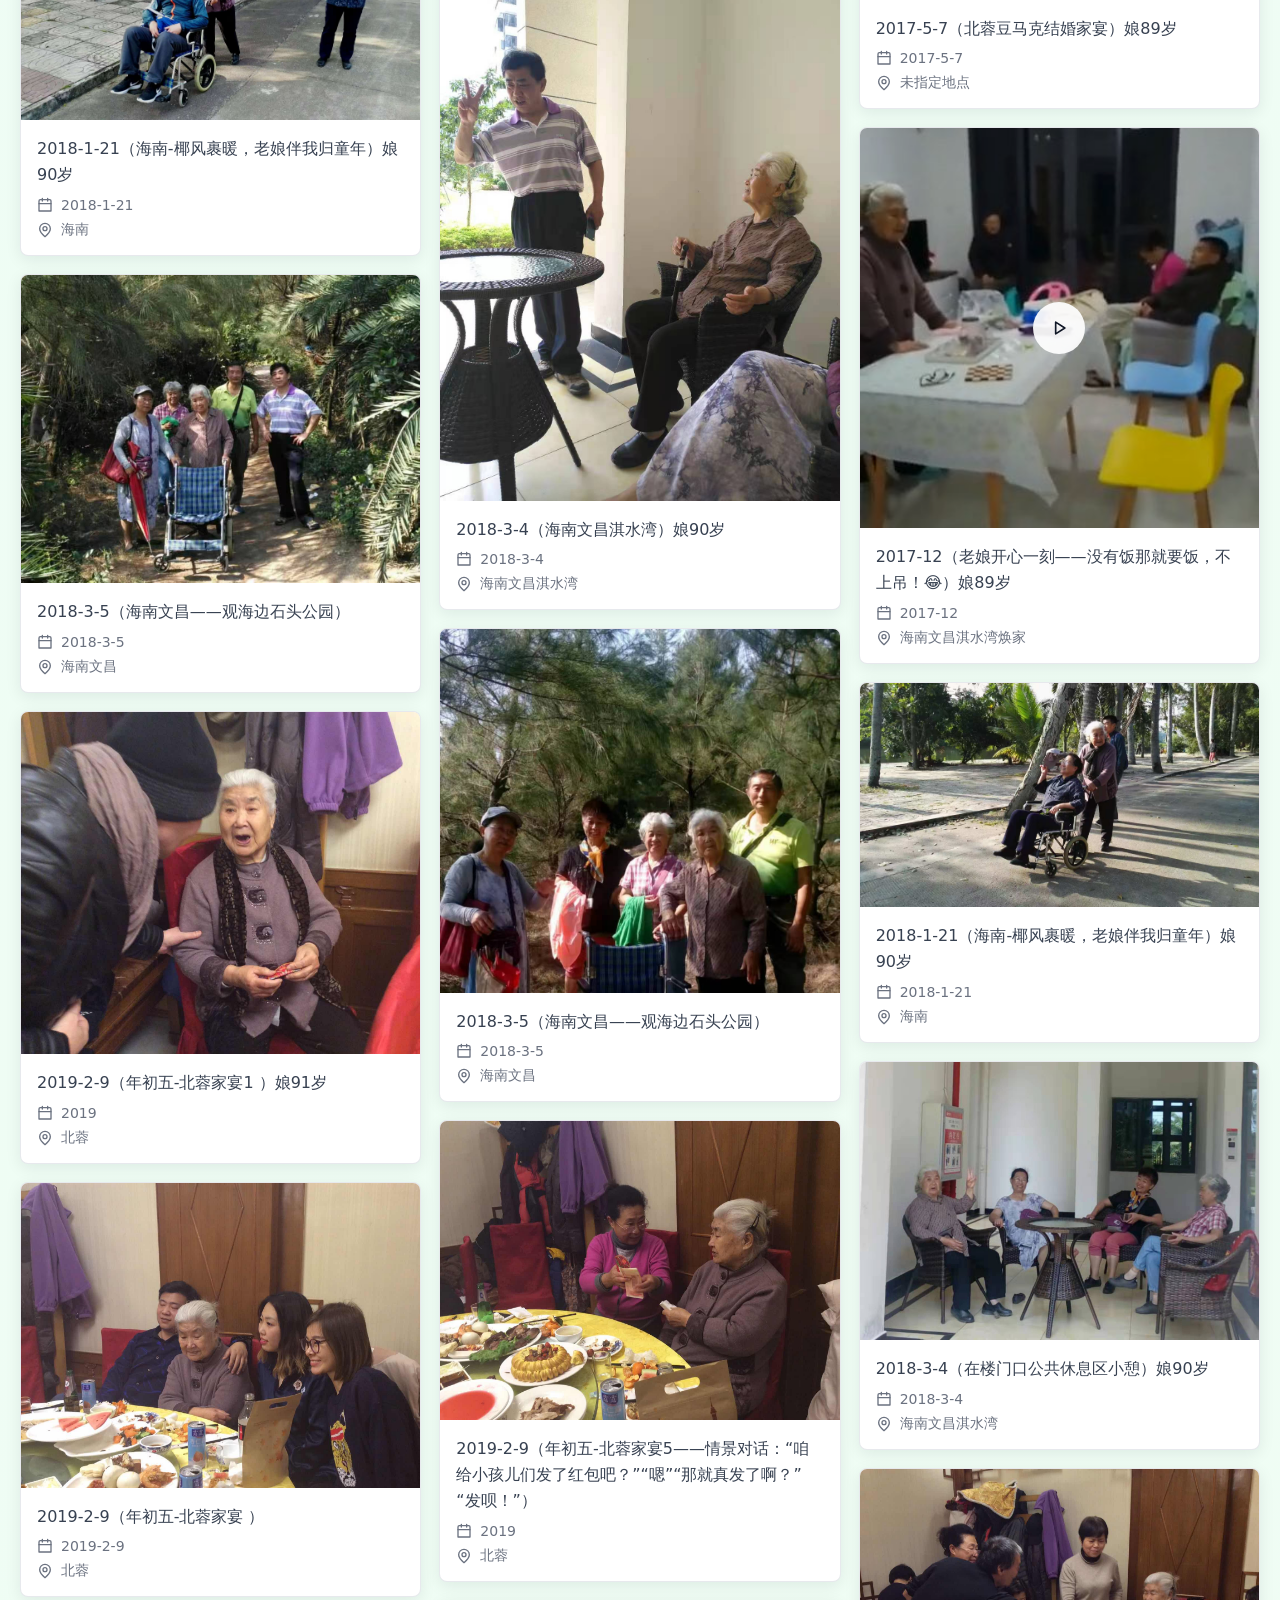
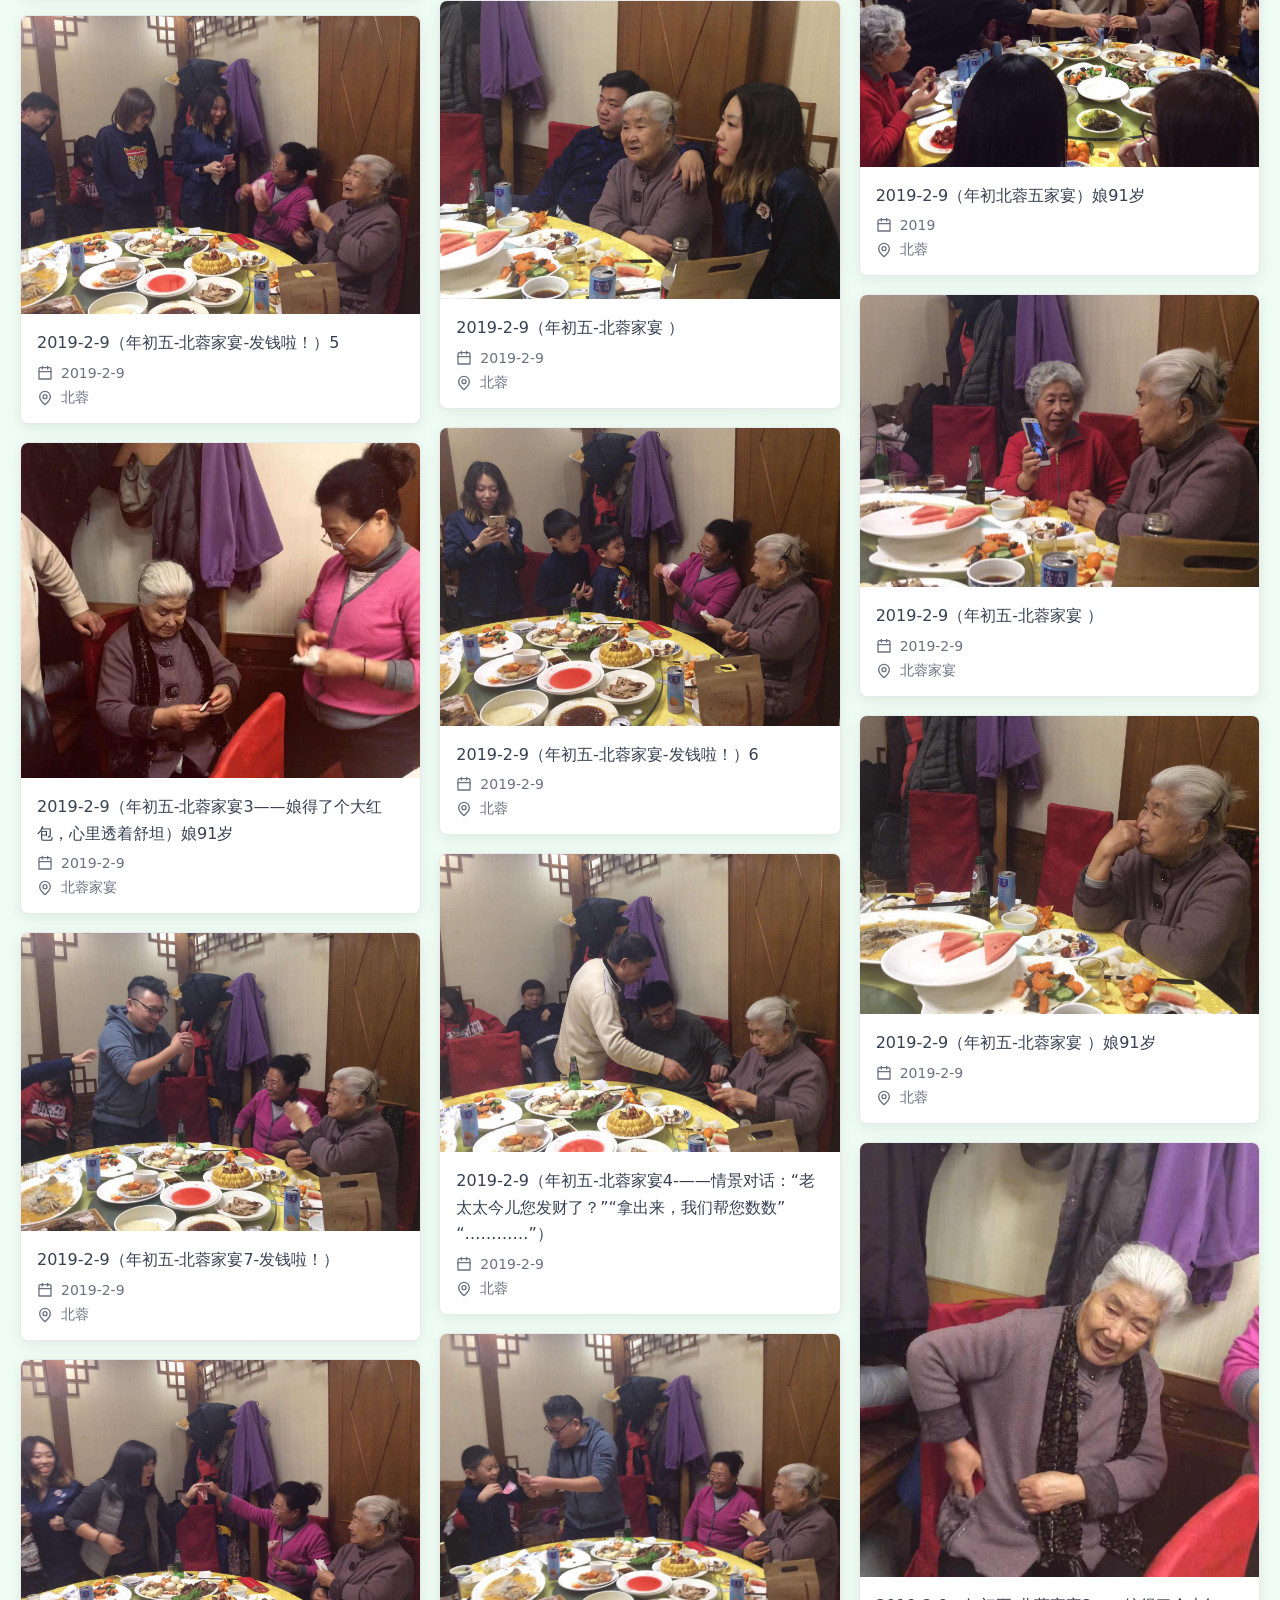
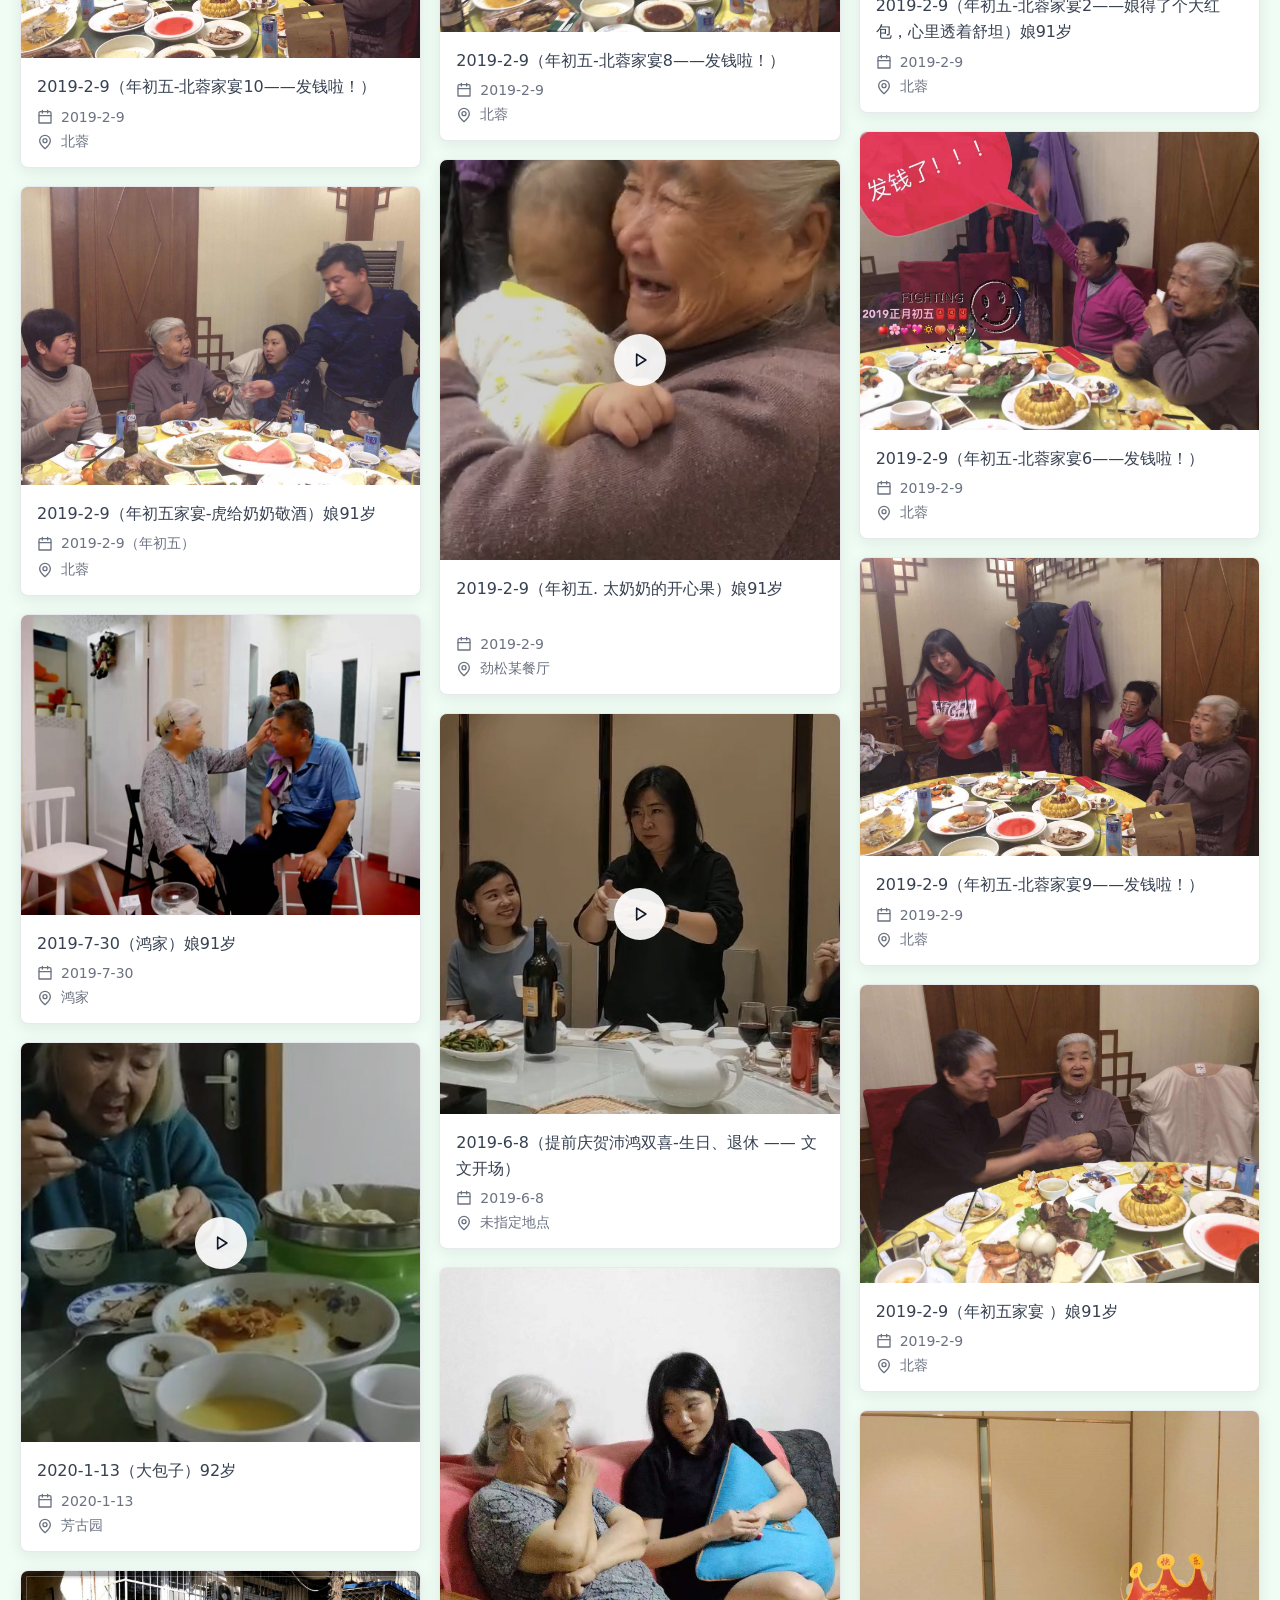
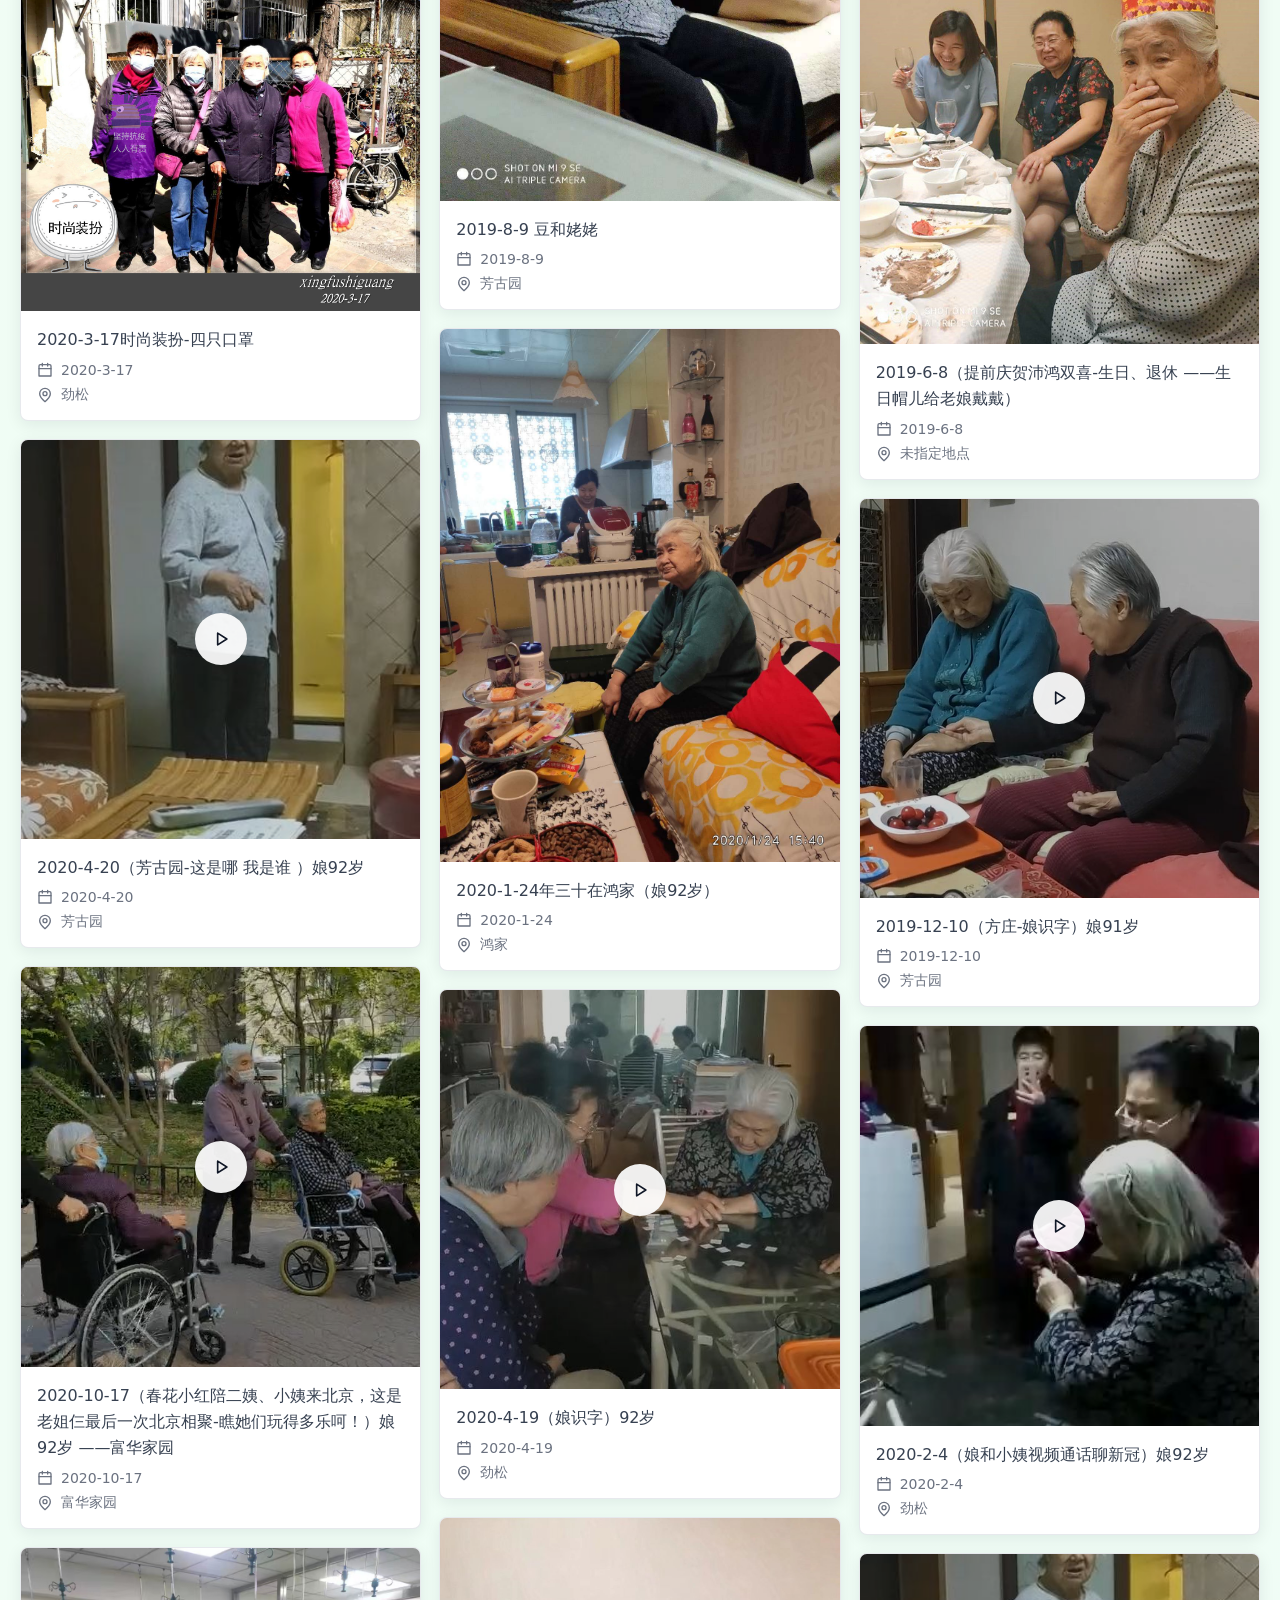
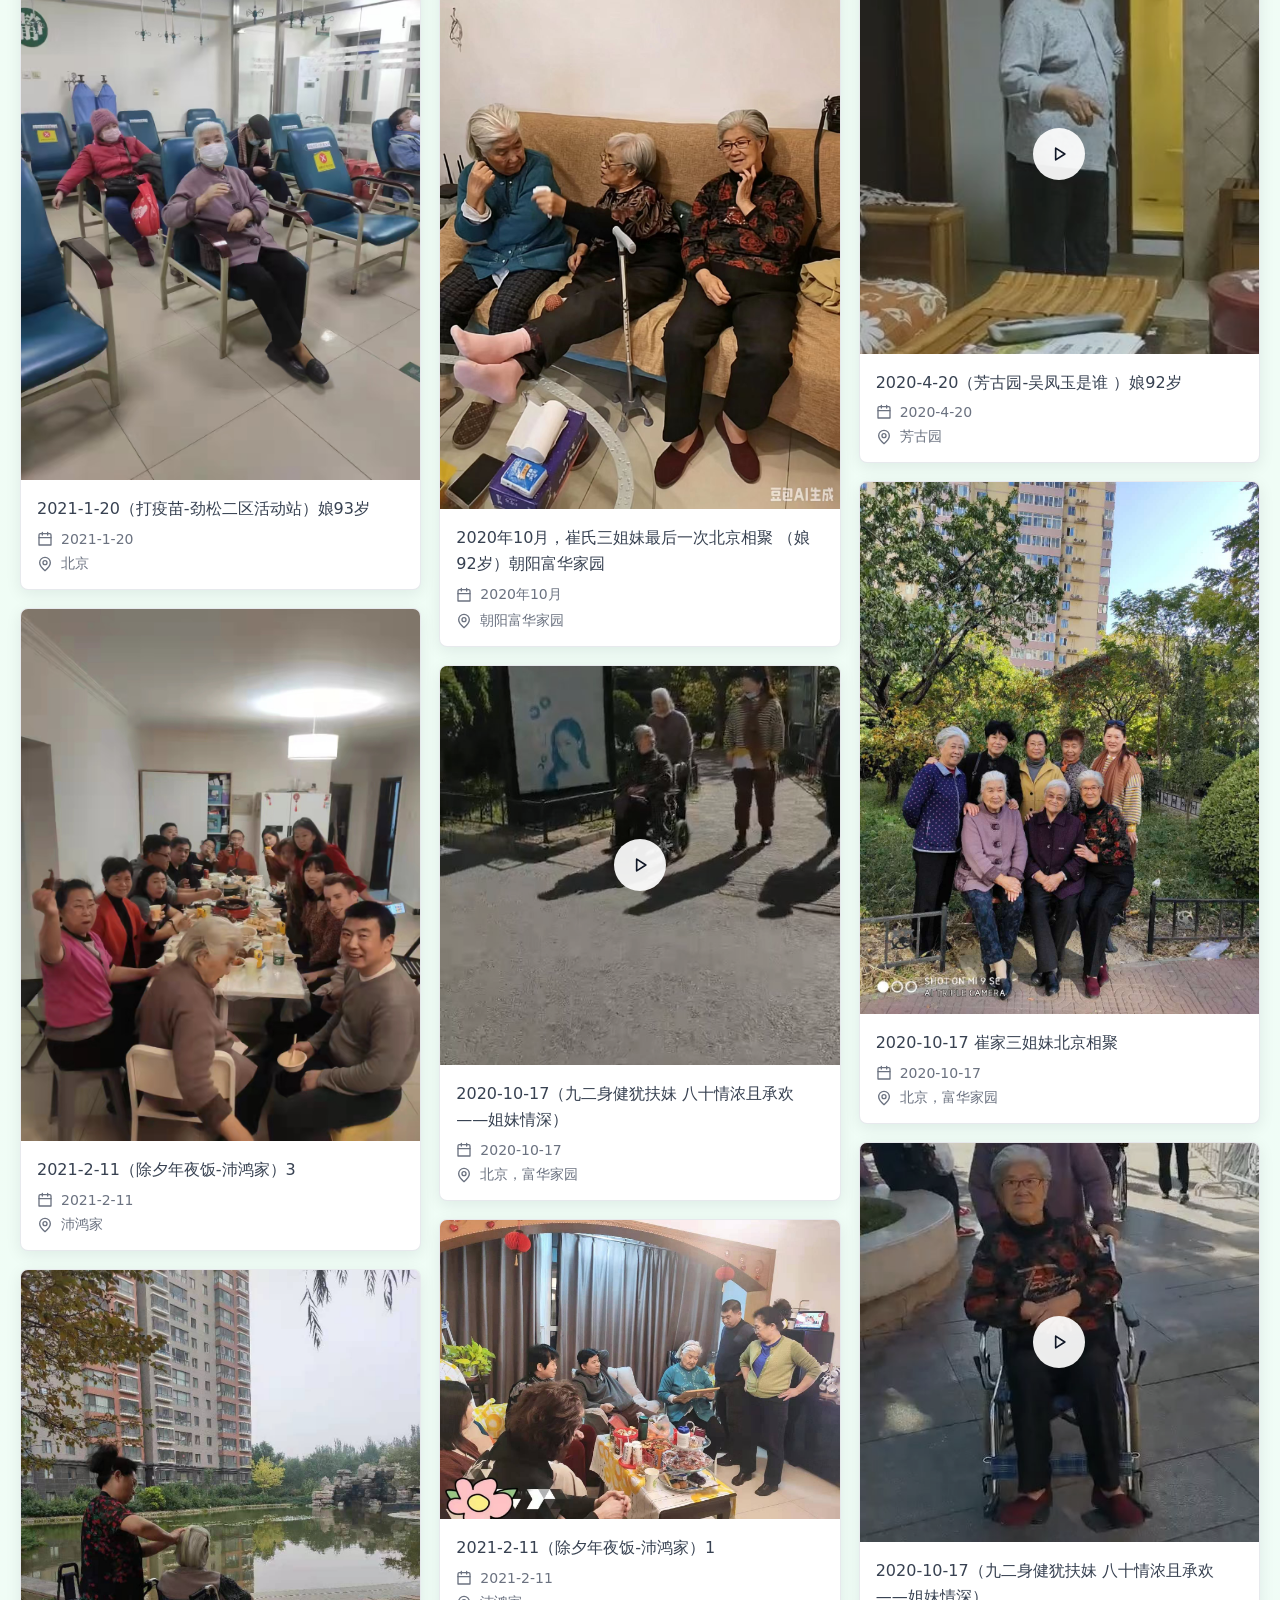
==== commit 749a12ad: "Fix grid view layout" ====
--- a/index.html
+++ b/index.html
@@ -6,7 +6,7 @@
     <meta name="robots" content="noindex" />
     <meta name="description" content="谨以此影集，留存时光里的温暖。" />
     <title>姥姥</title>
-    <link rel="stylesheet" href="styles.css?v=V260604ORDERFIX" />
+    <link rel="stylesheet" href="styles.css?v=V260604AUDIT1" />
   </head>
   <body>
     <div id="app">
@@ -17,6 +17,6 @@
         </div>
       </main>
     </div>
-    <script src="app.js?v=V260604ORDERFIX" defer></script>
+    <script src="app.js?v=V260604AUDIT1" defer></script>
   </body>
 </html>
--- a/styles.css
+++ b/styles.css
@@ -1297,7 +1297,7 @@
   }
 
   .gallery.grid-view {
-    grid-template-columns: repeat(3, minmax(0, 1fr));
+    grid-template-columns: repeat(5, minmax(0, 1fr));
     gap: 8px;
   }
 }
@@ -1308,7 +1308,7 @@
   }
 
   .gallery.grid-view {
-    grid-template-columns: repeat(3, minmax(0, 1fr));
+    grid-template-columns: repeat(5, minmax(0, 1fr));
     gap: 12px;
   }
 }
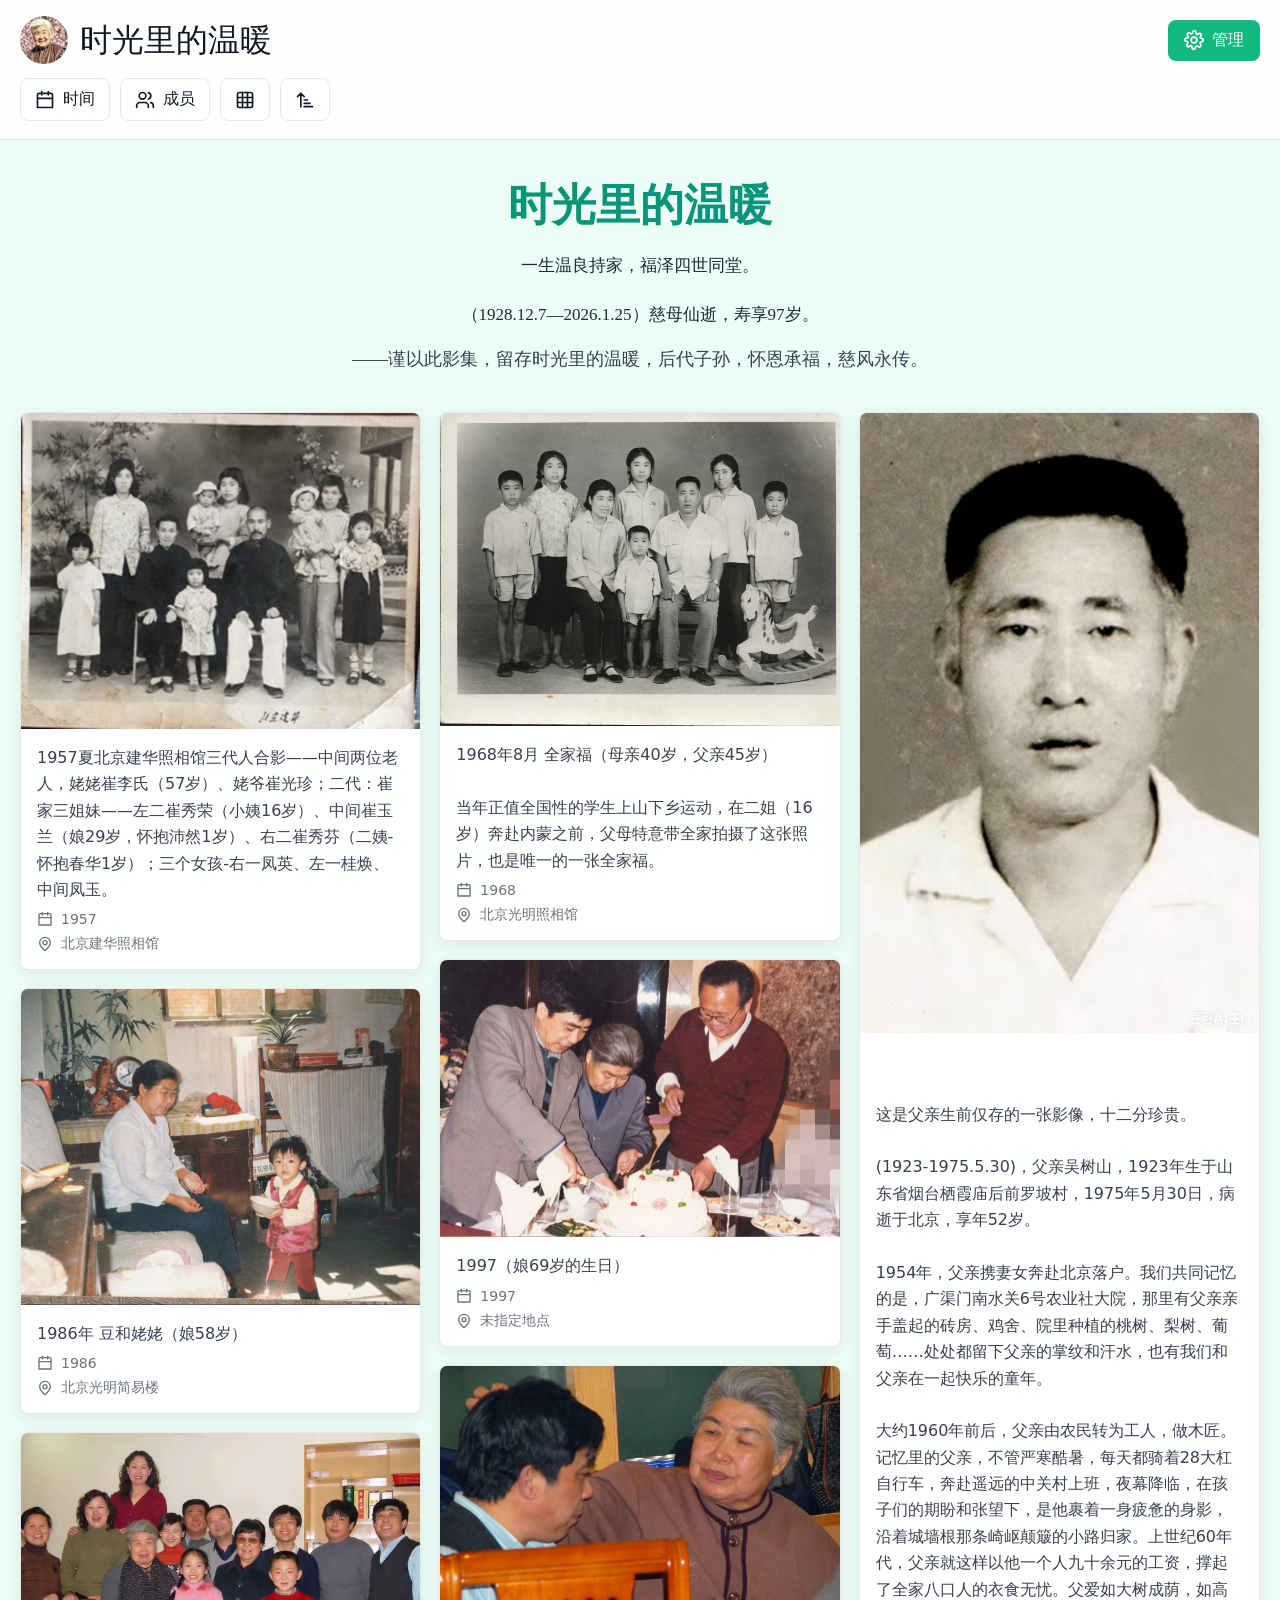
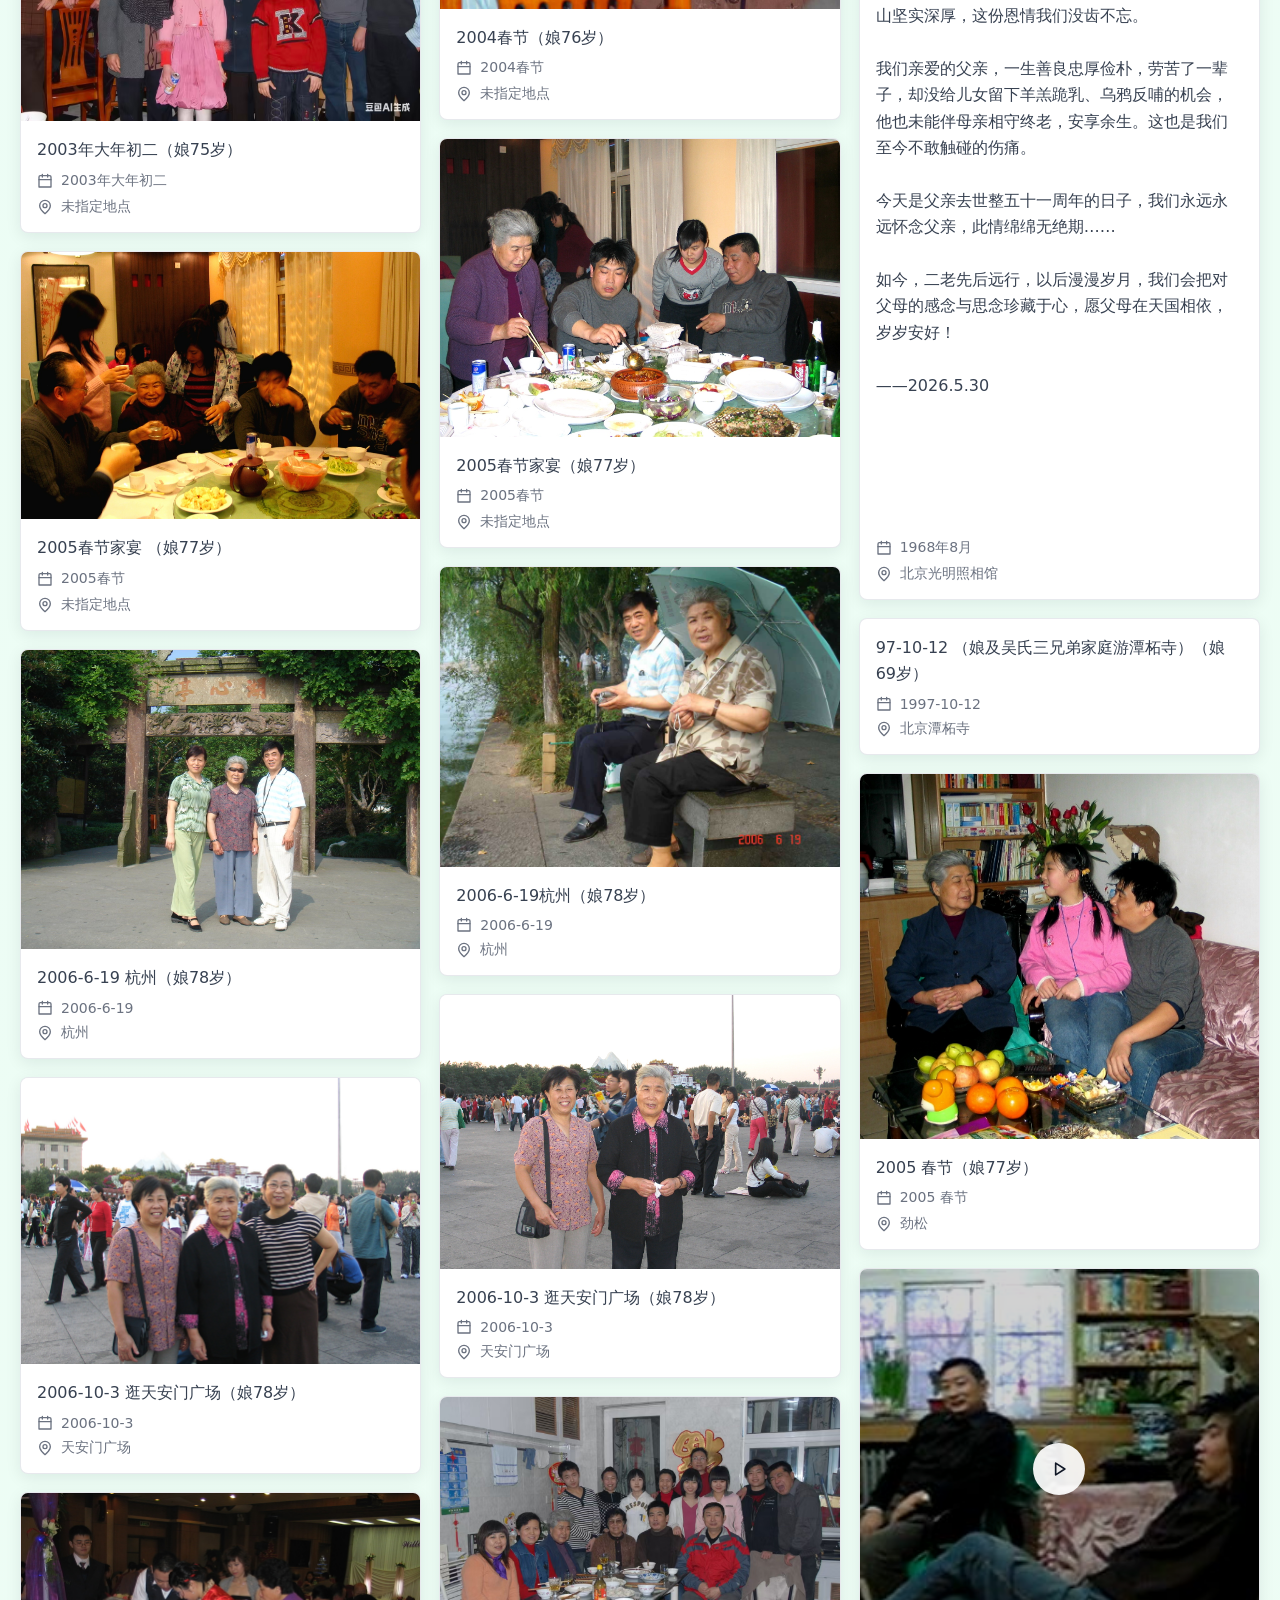
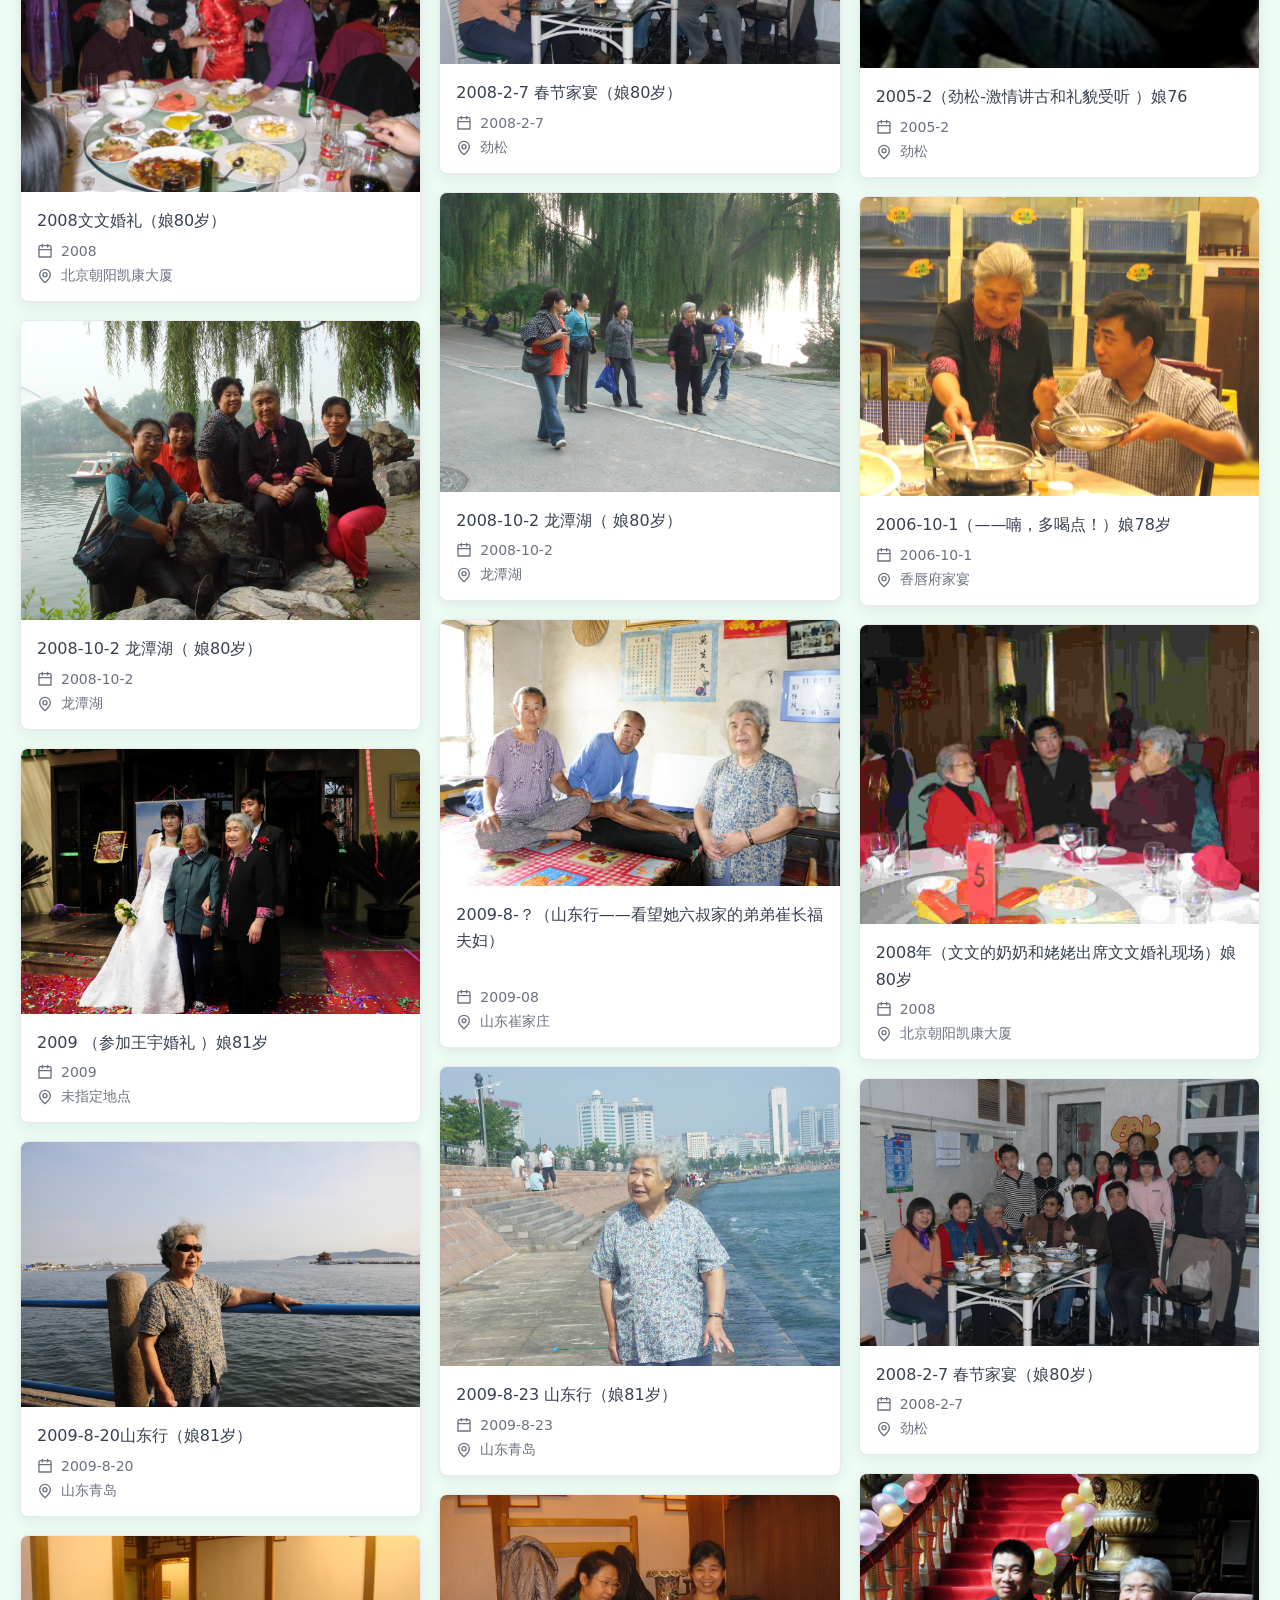
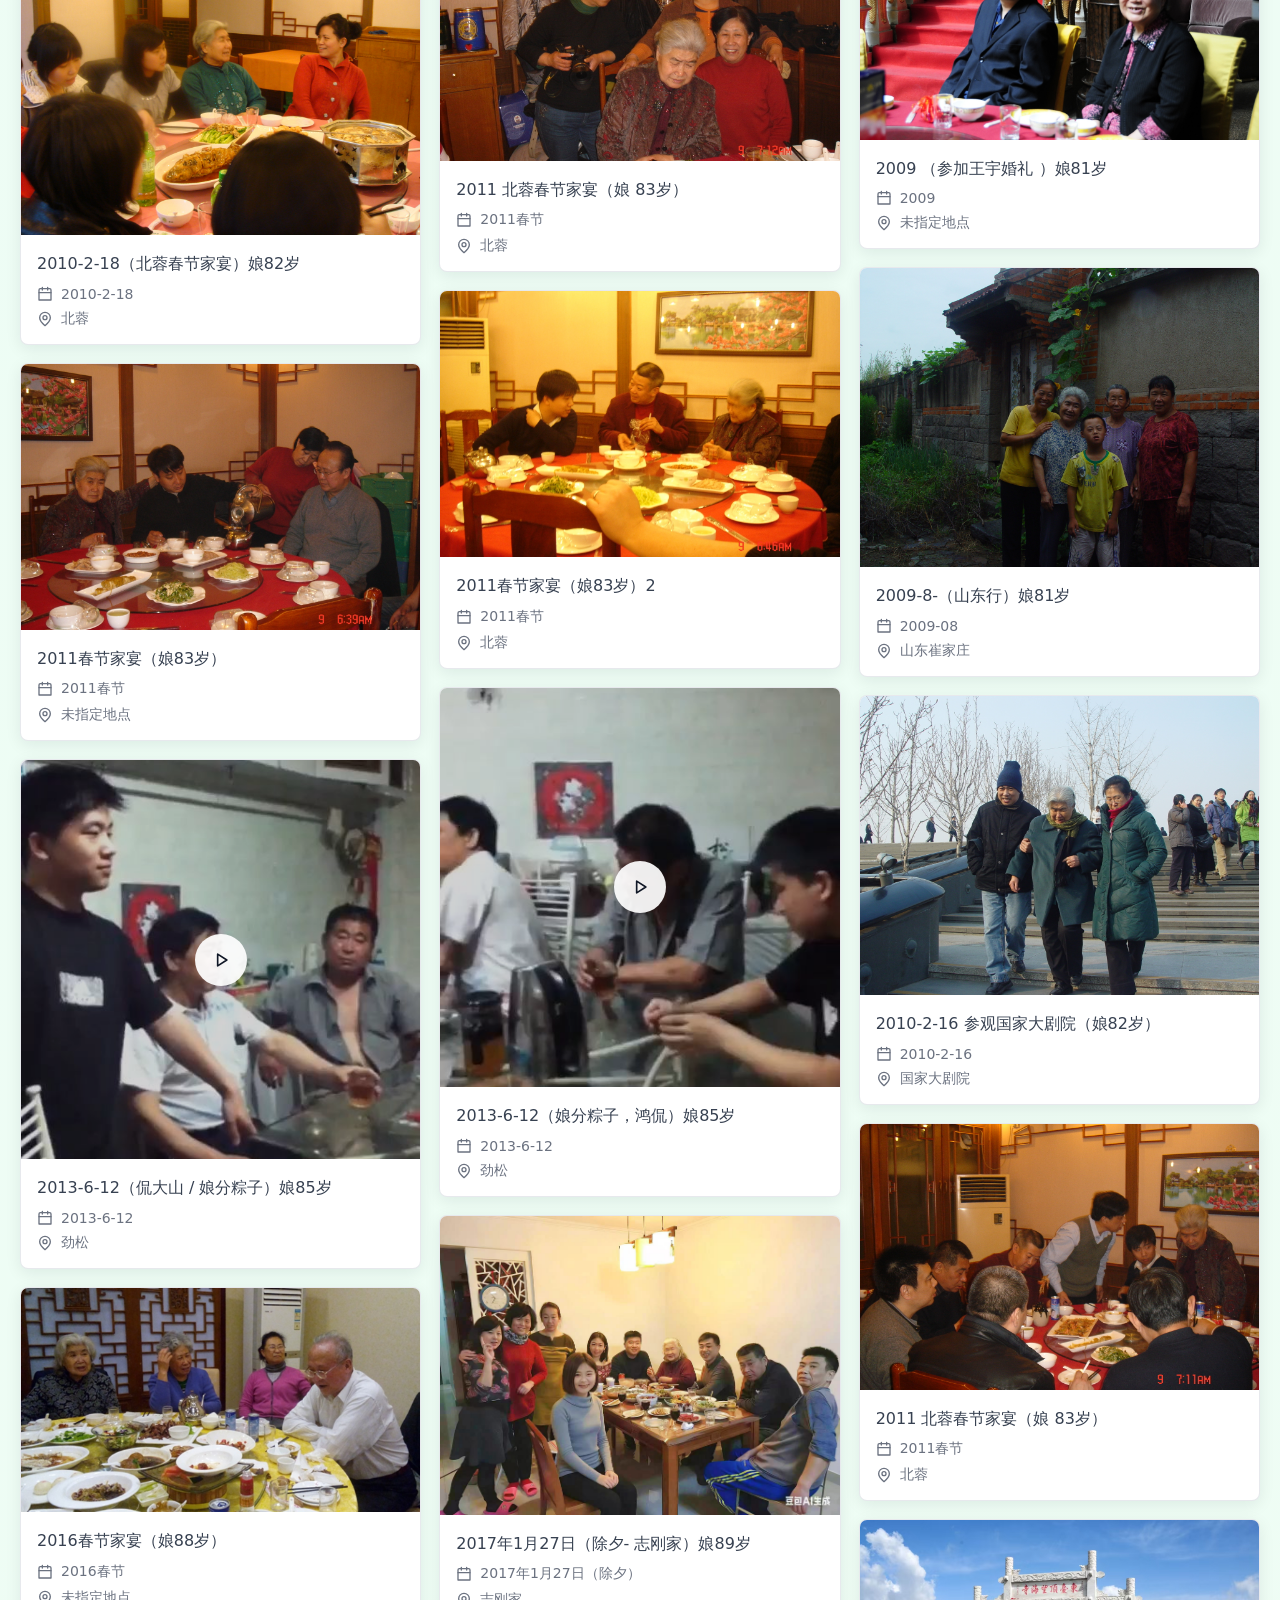
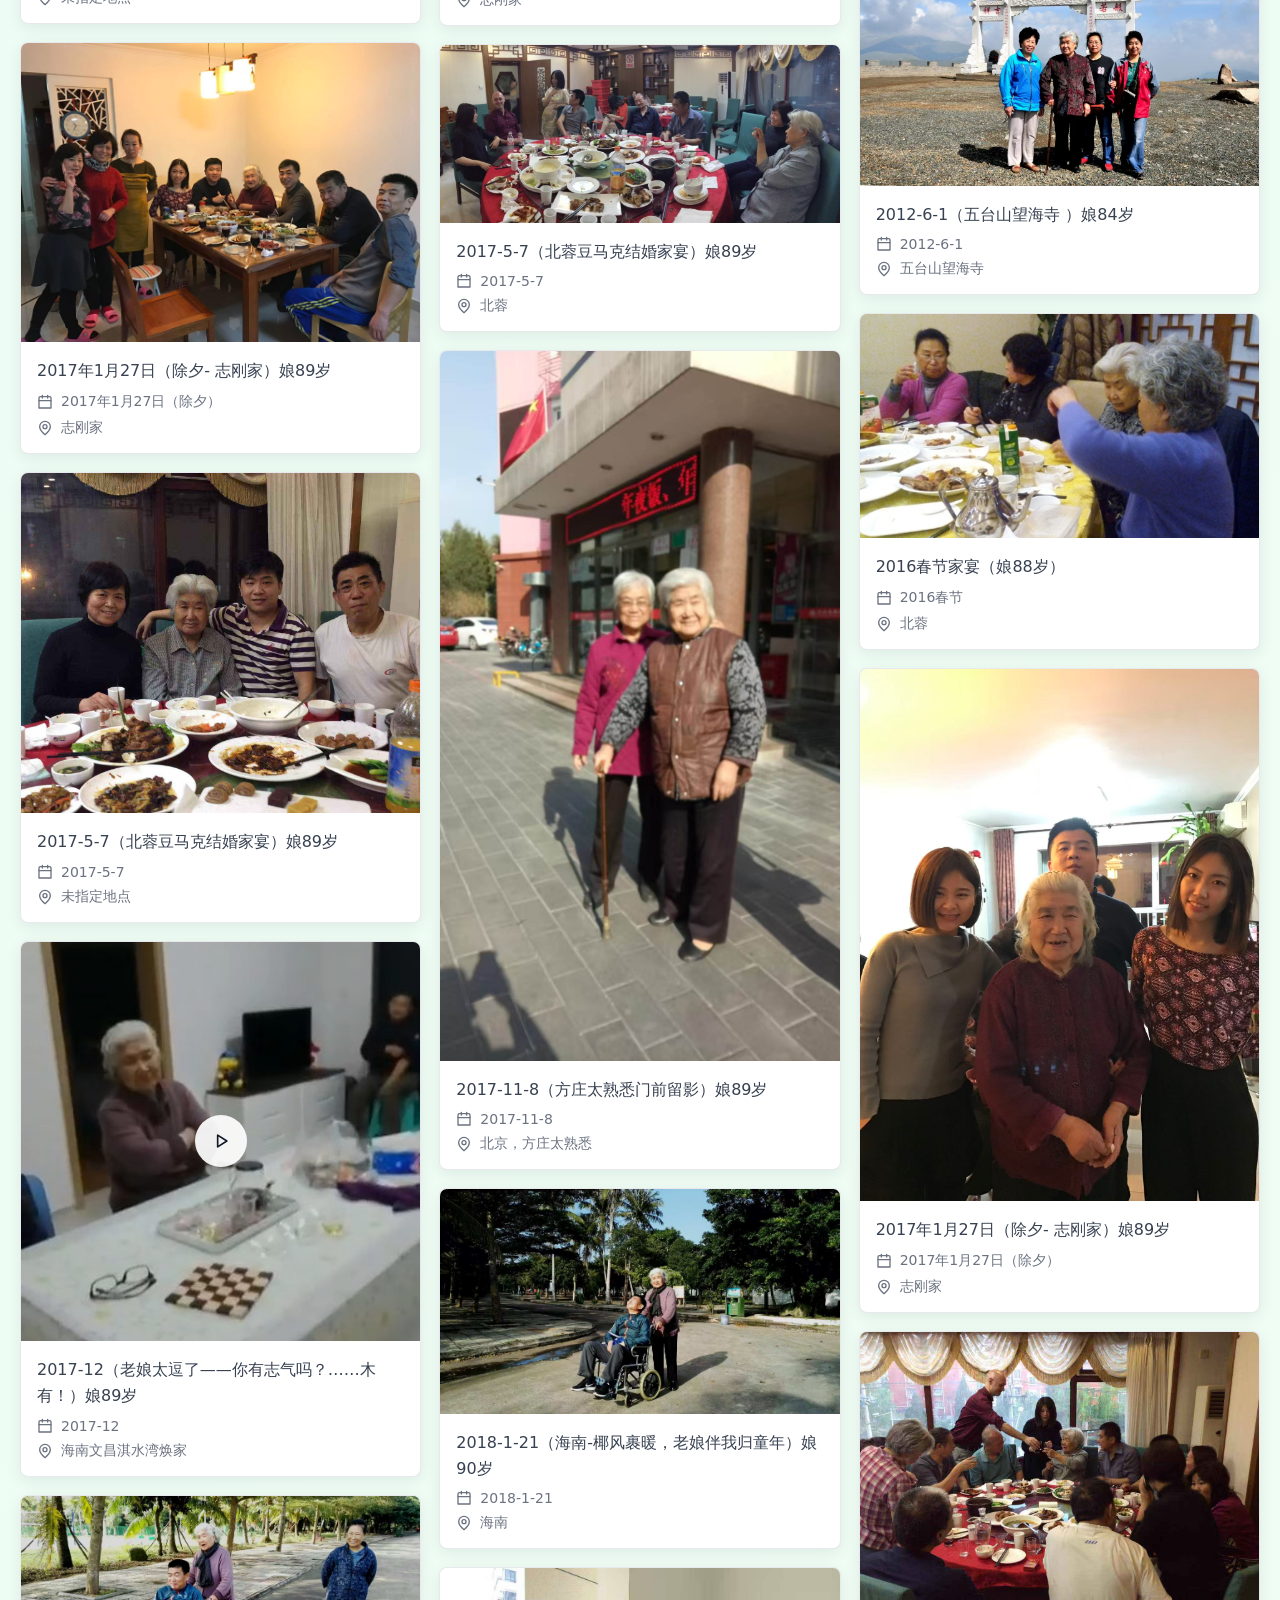
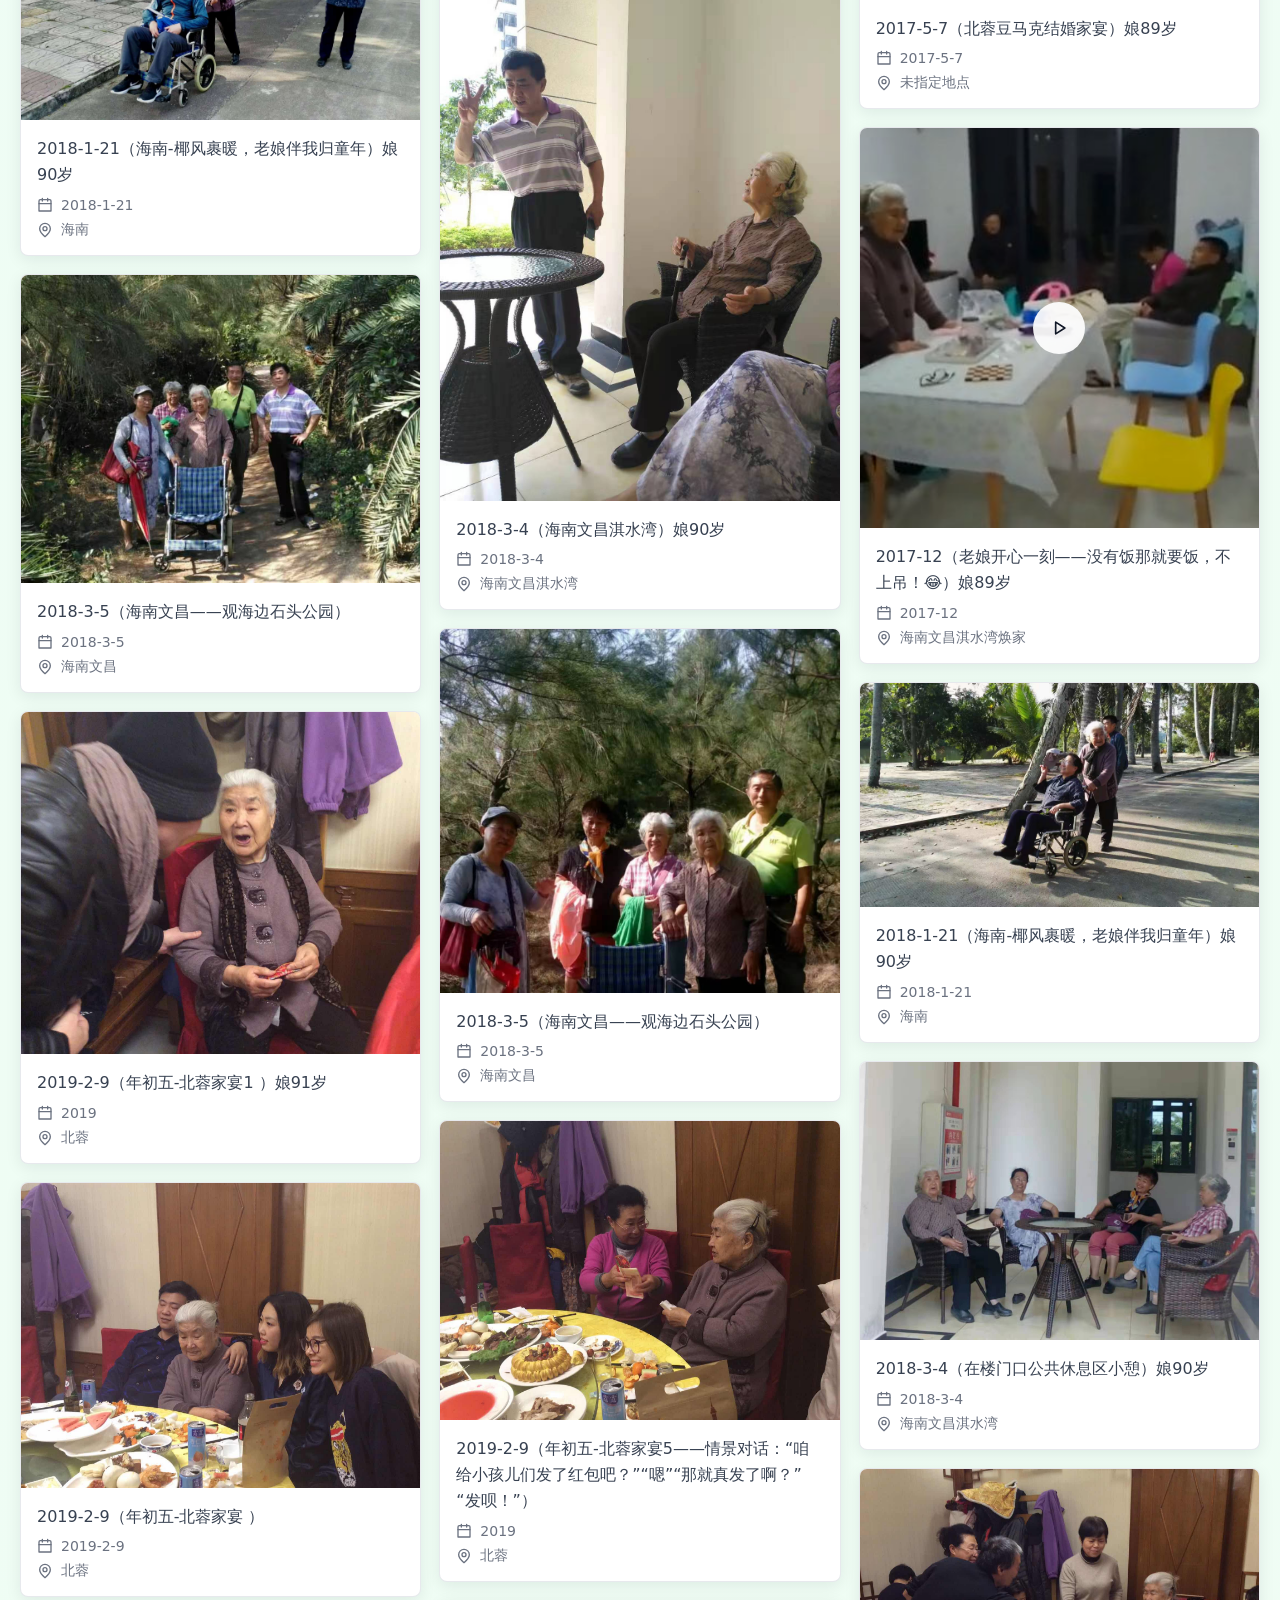
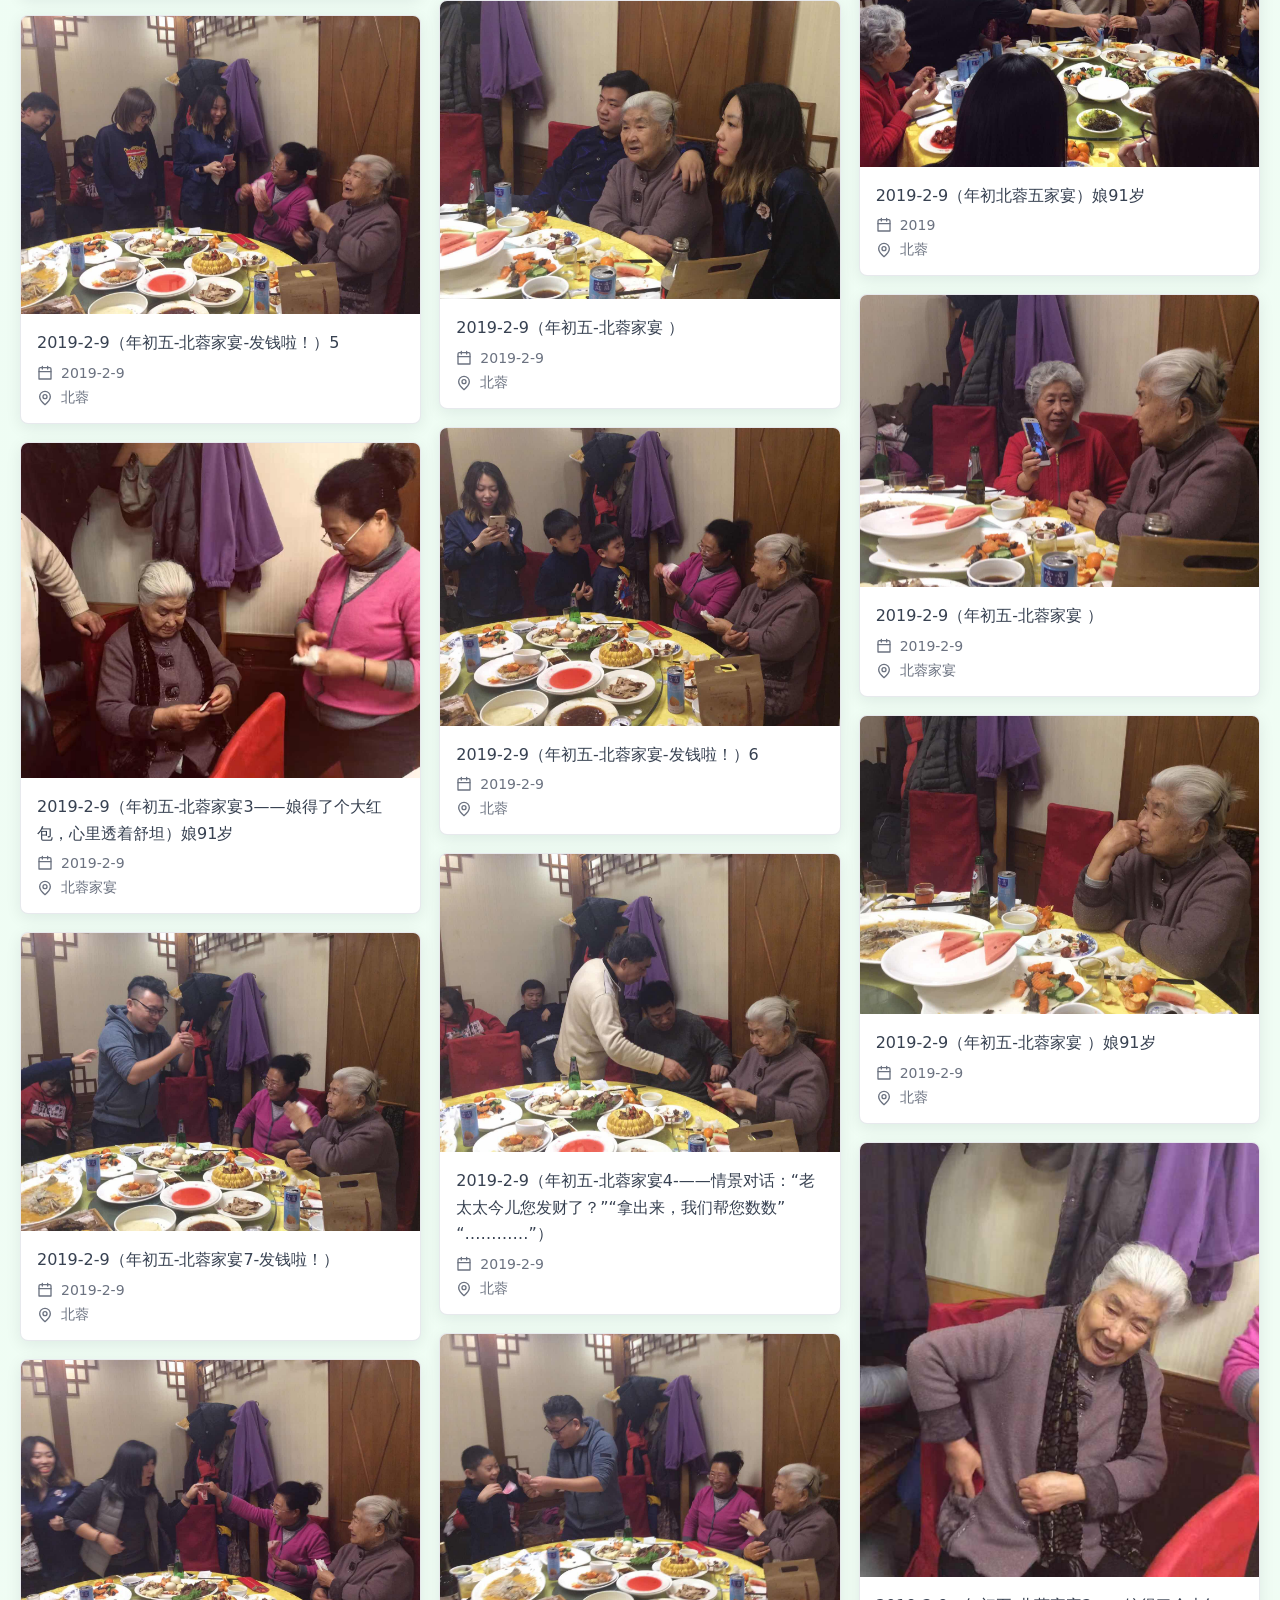
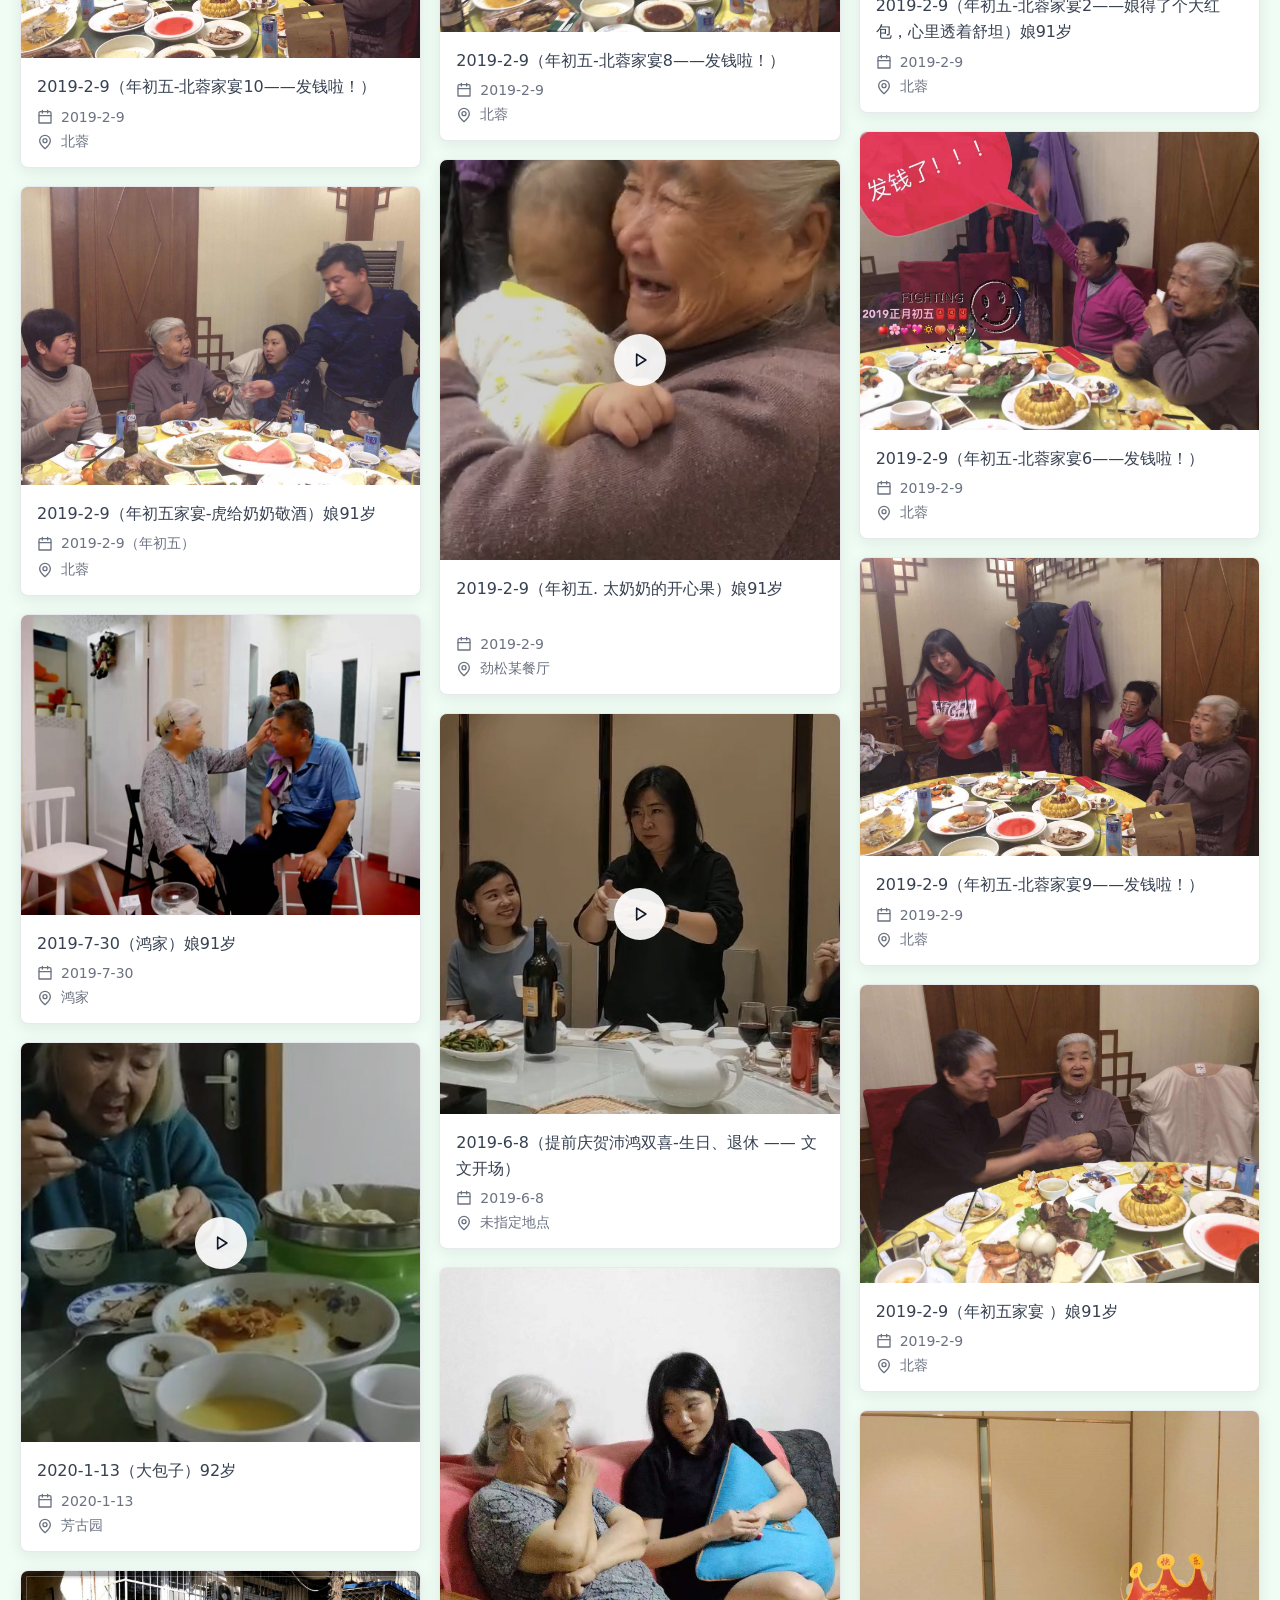
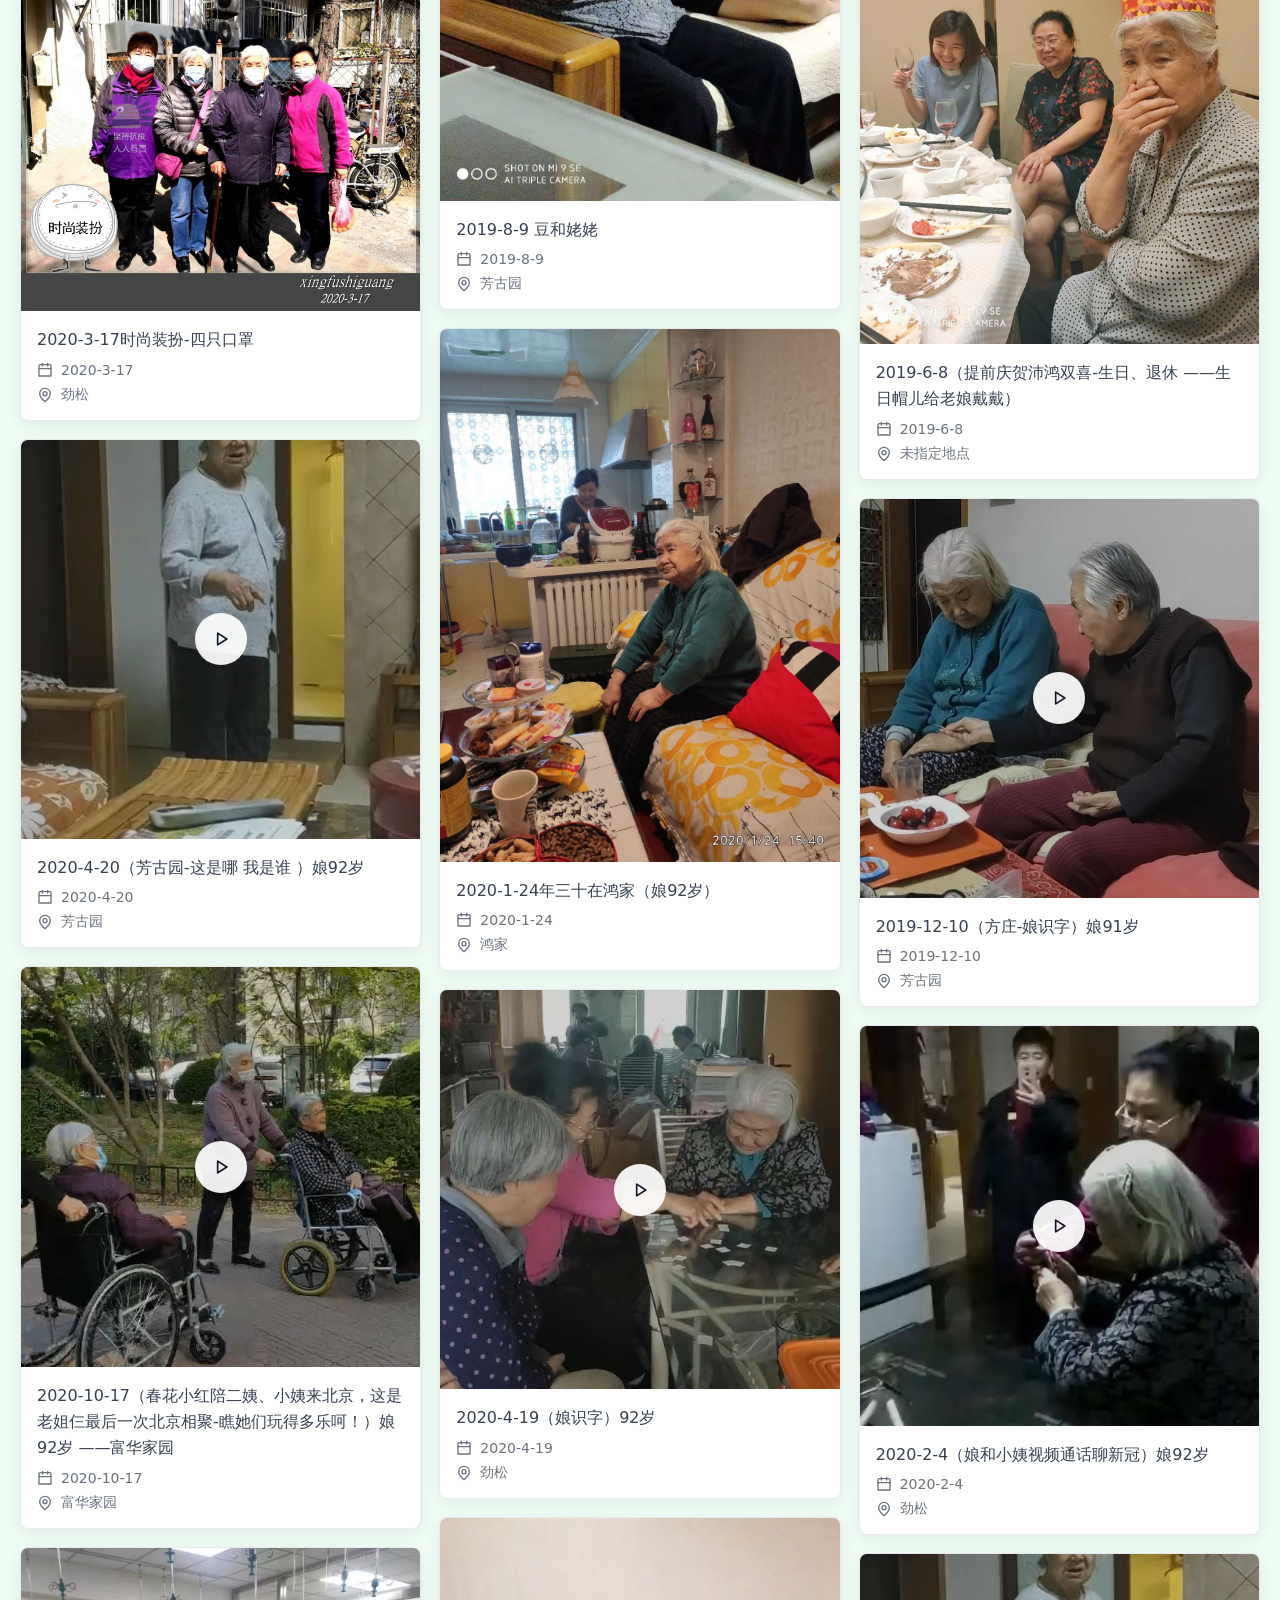
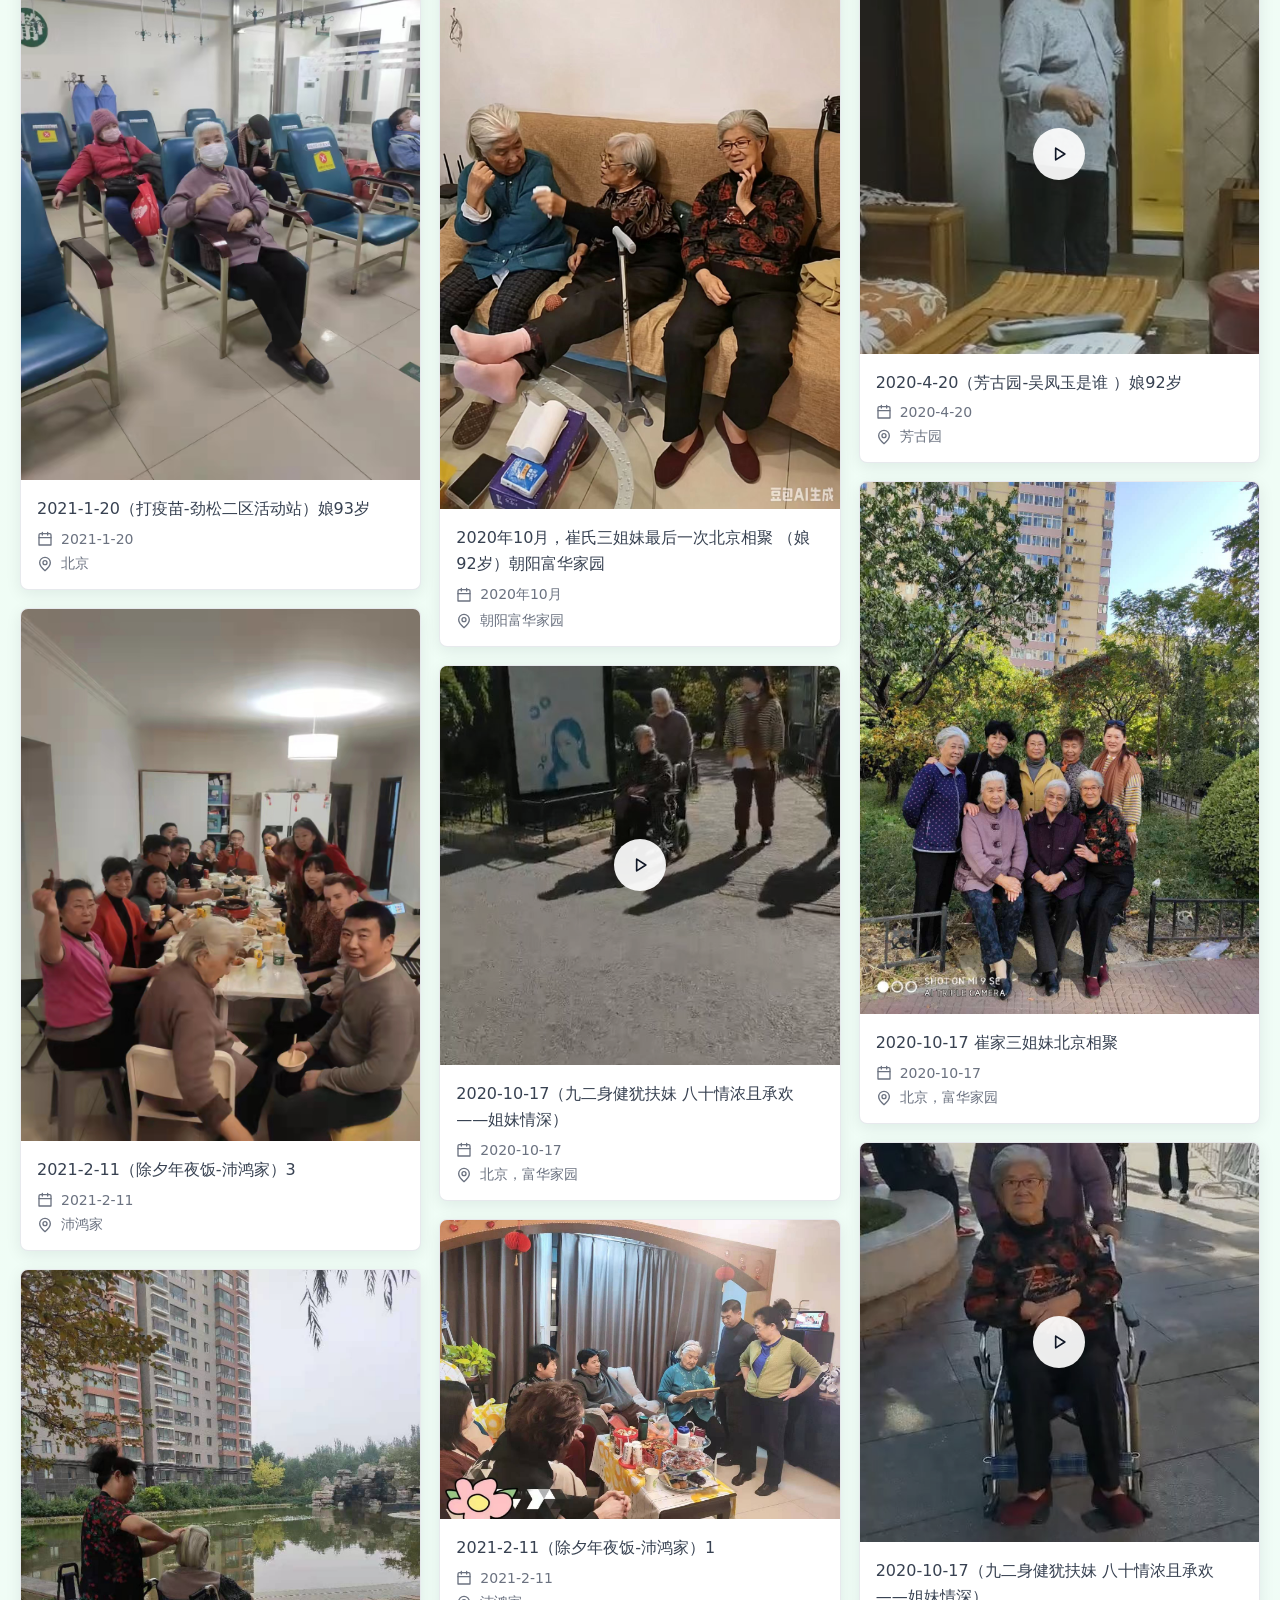
==== commit 69ace51a: "Match toolbar icons" ====
--- a/index.html
+++ b/index.html
@@ -6,7 +6,7 @@
     <meta name="robots" content="noindex" />
     <meta name="description" content="谨以此影集，留存时光里的温暖。" />
     <title>姥姥</title>
-    <link rel="stylesheet" href="styles.css?v=V260604AUDIT1" />
+    <link rel="stylesheet" href="styles.css?v=V260605ICONS1" />
   </head>
   <body>
     <div id="app">
@@ -17,6 +17,6 @@
         </div>
       </main>
     </div>
-    <script src="app.js?v=V260604AUDIT1" defer></script>
+    <script src="app.js?v=V260605ICONS1" defer></script>
   </body>
 </html>
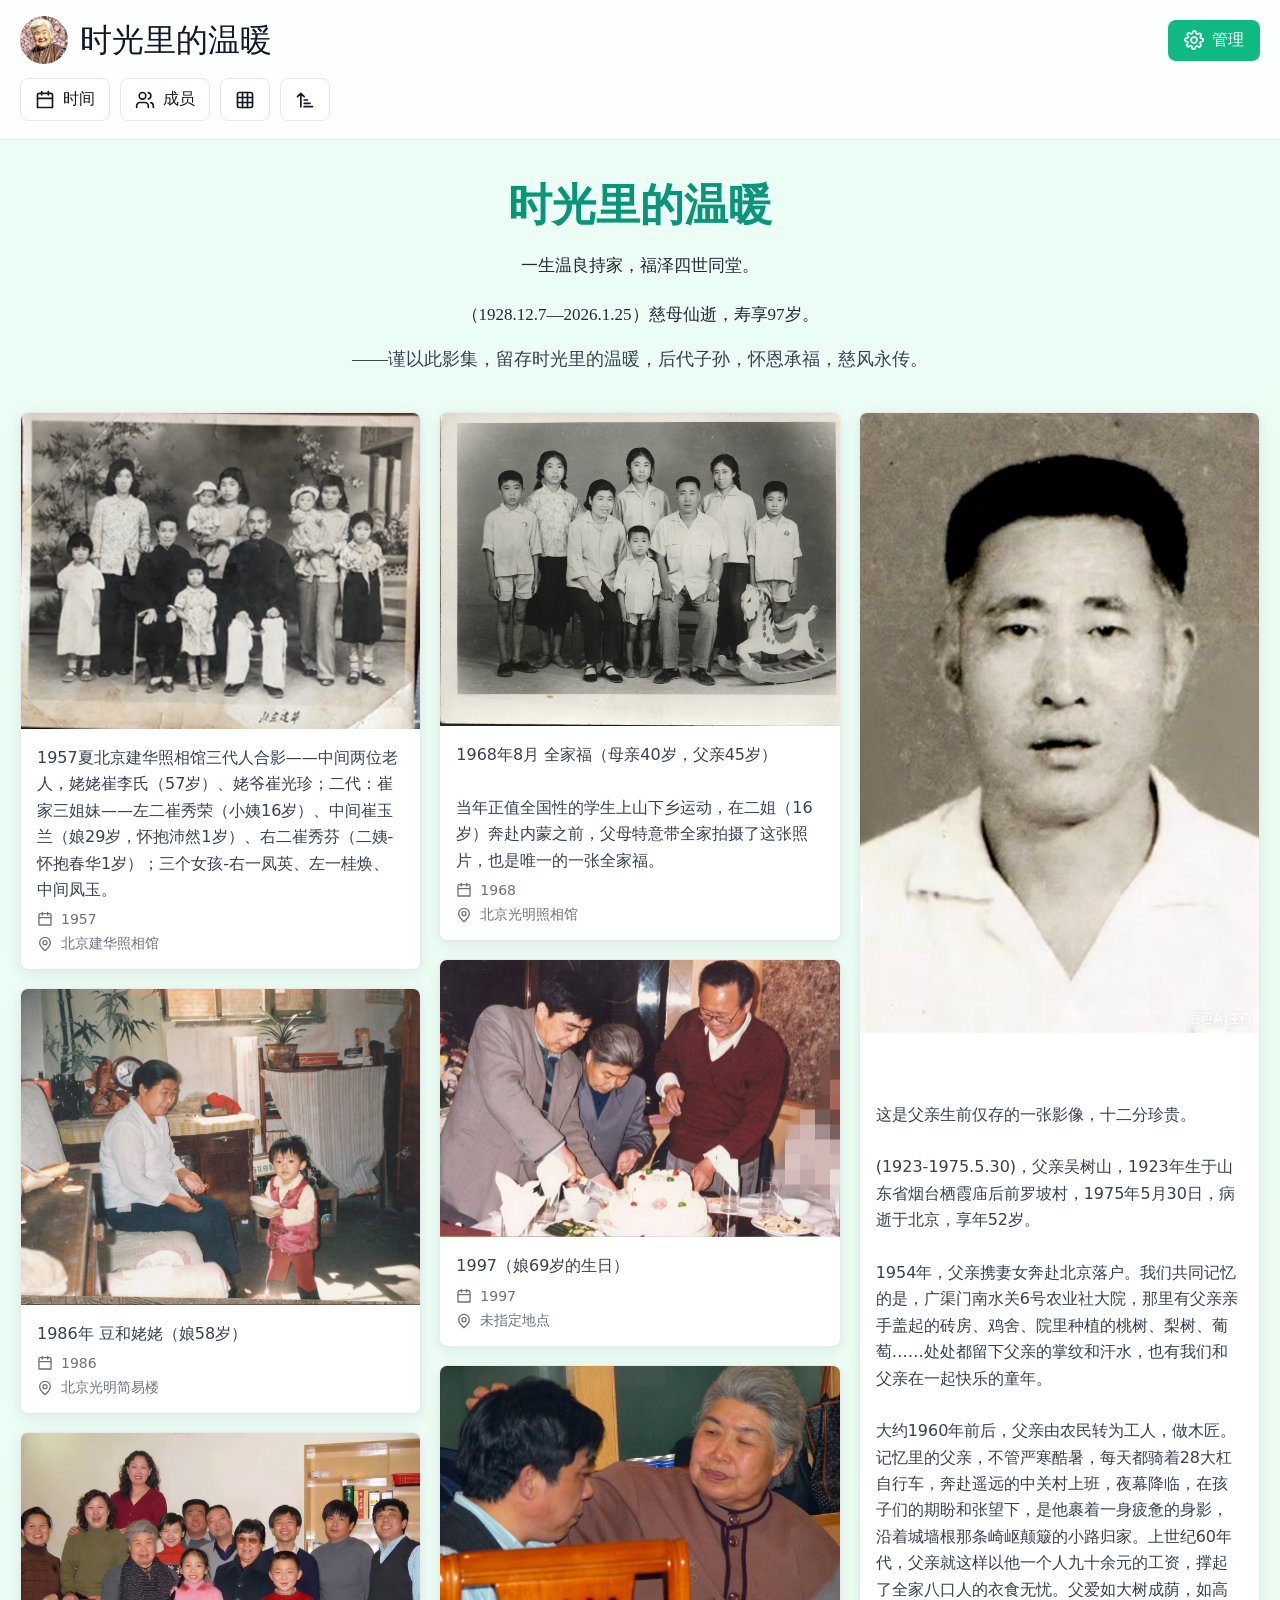
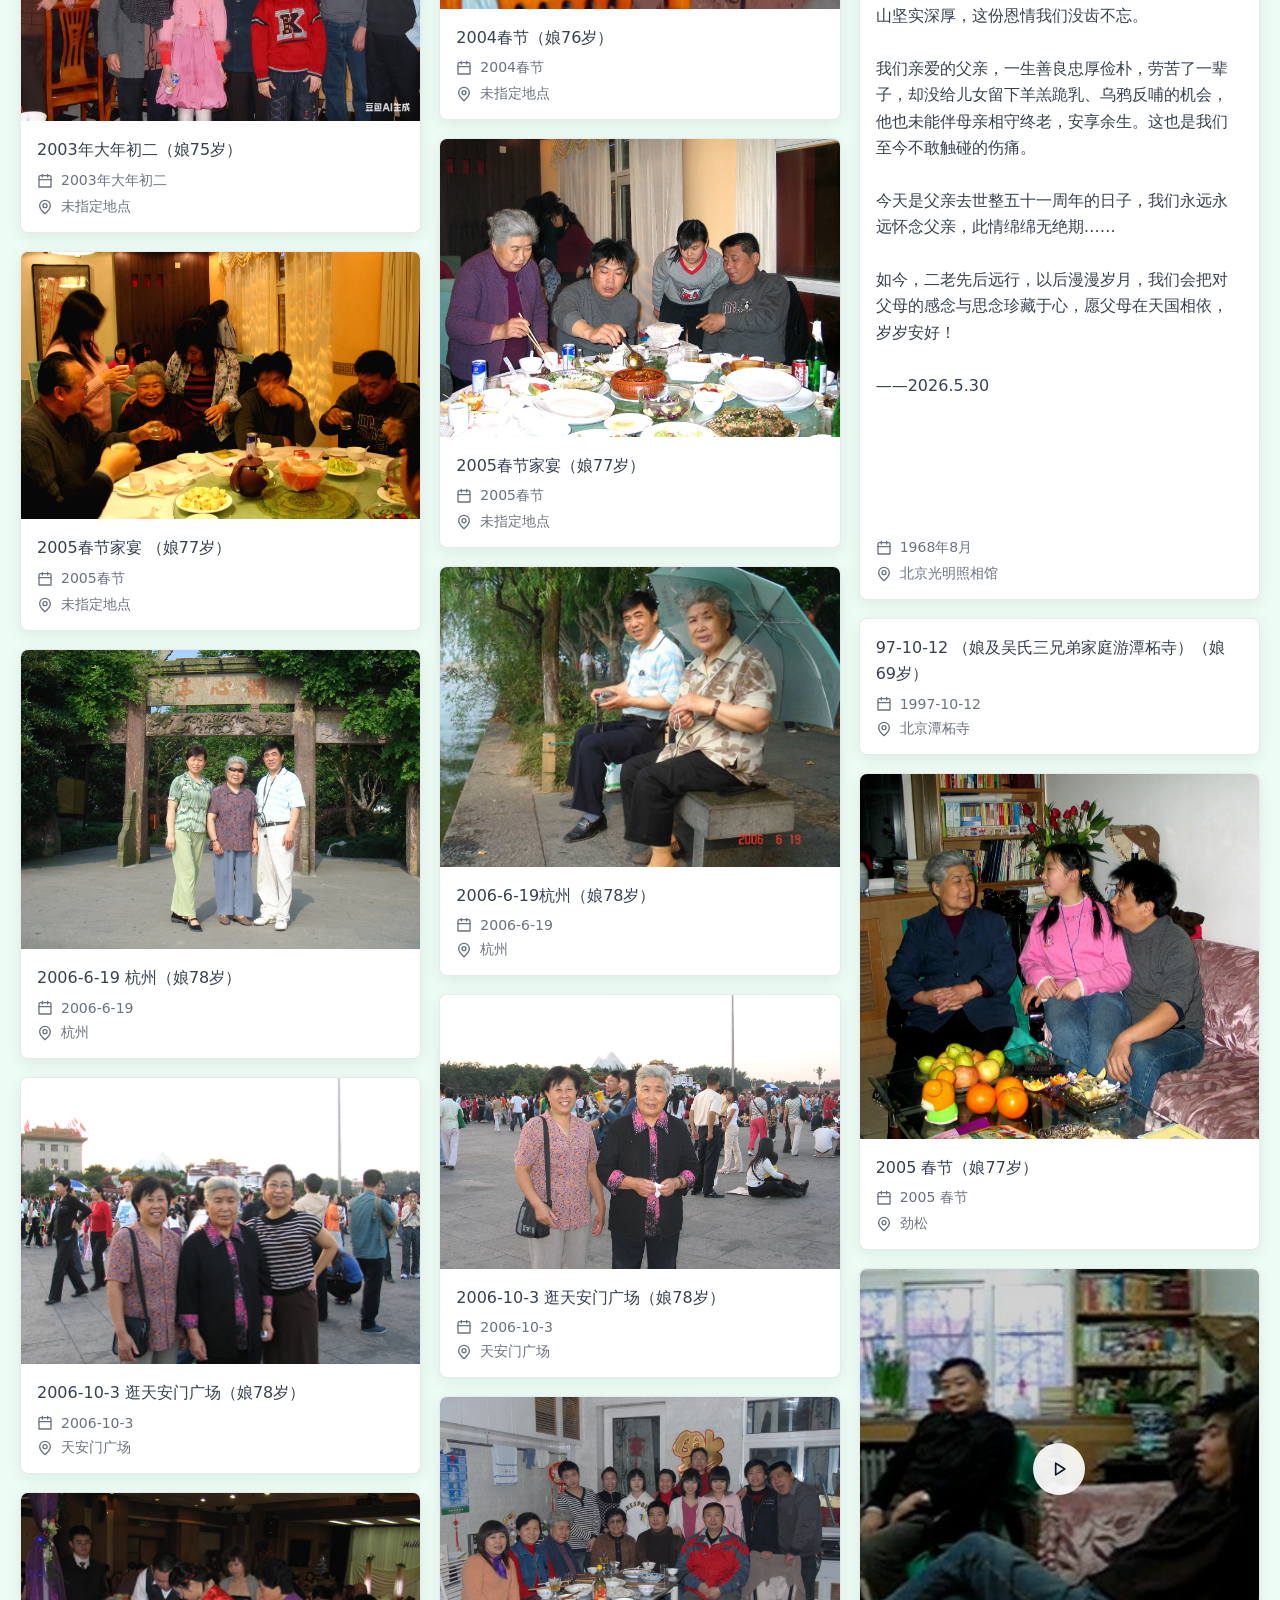
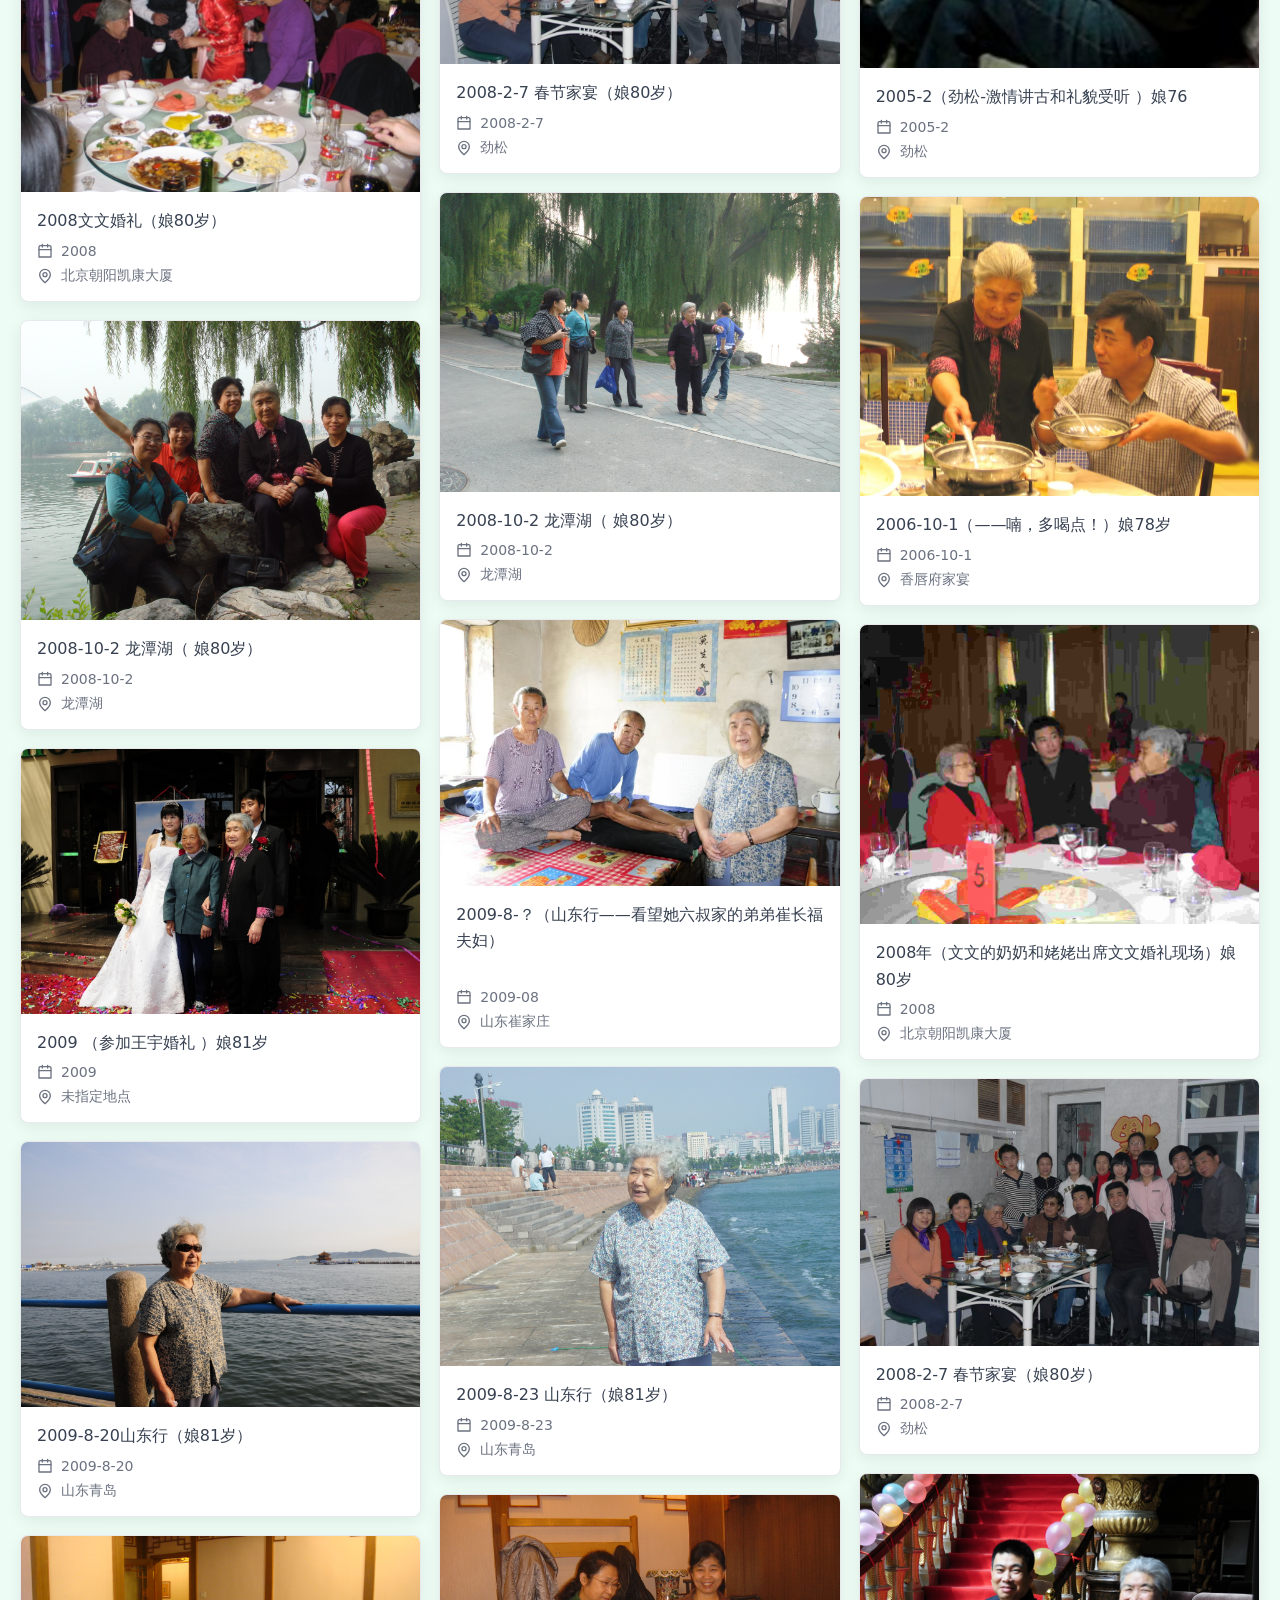
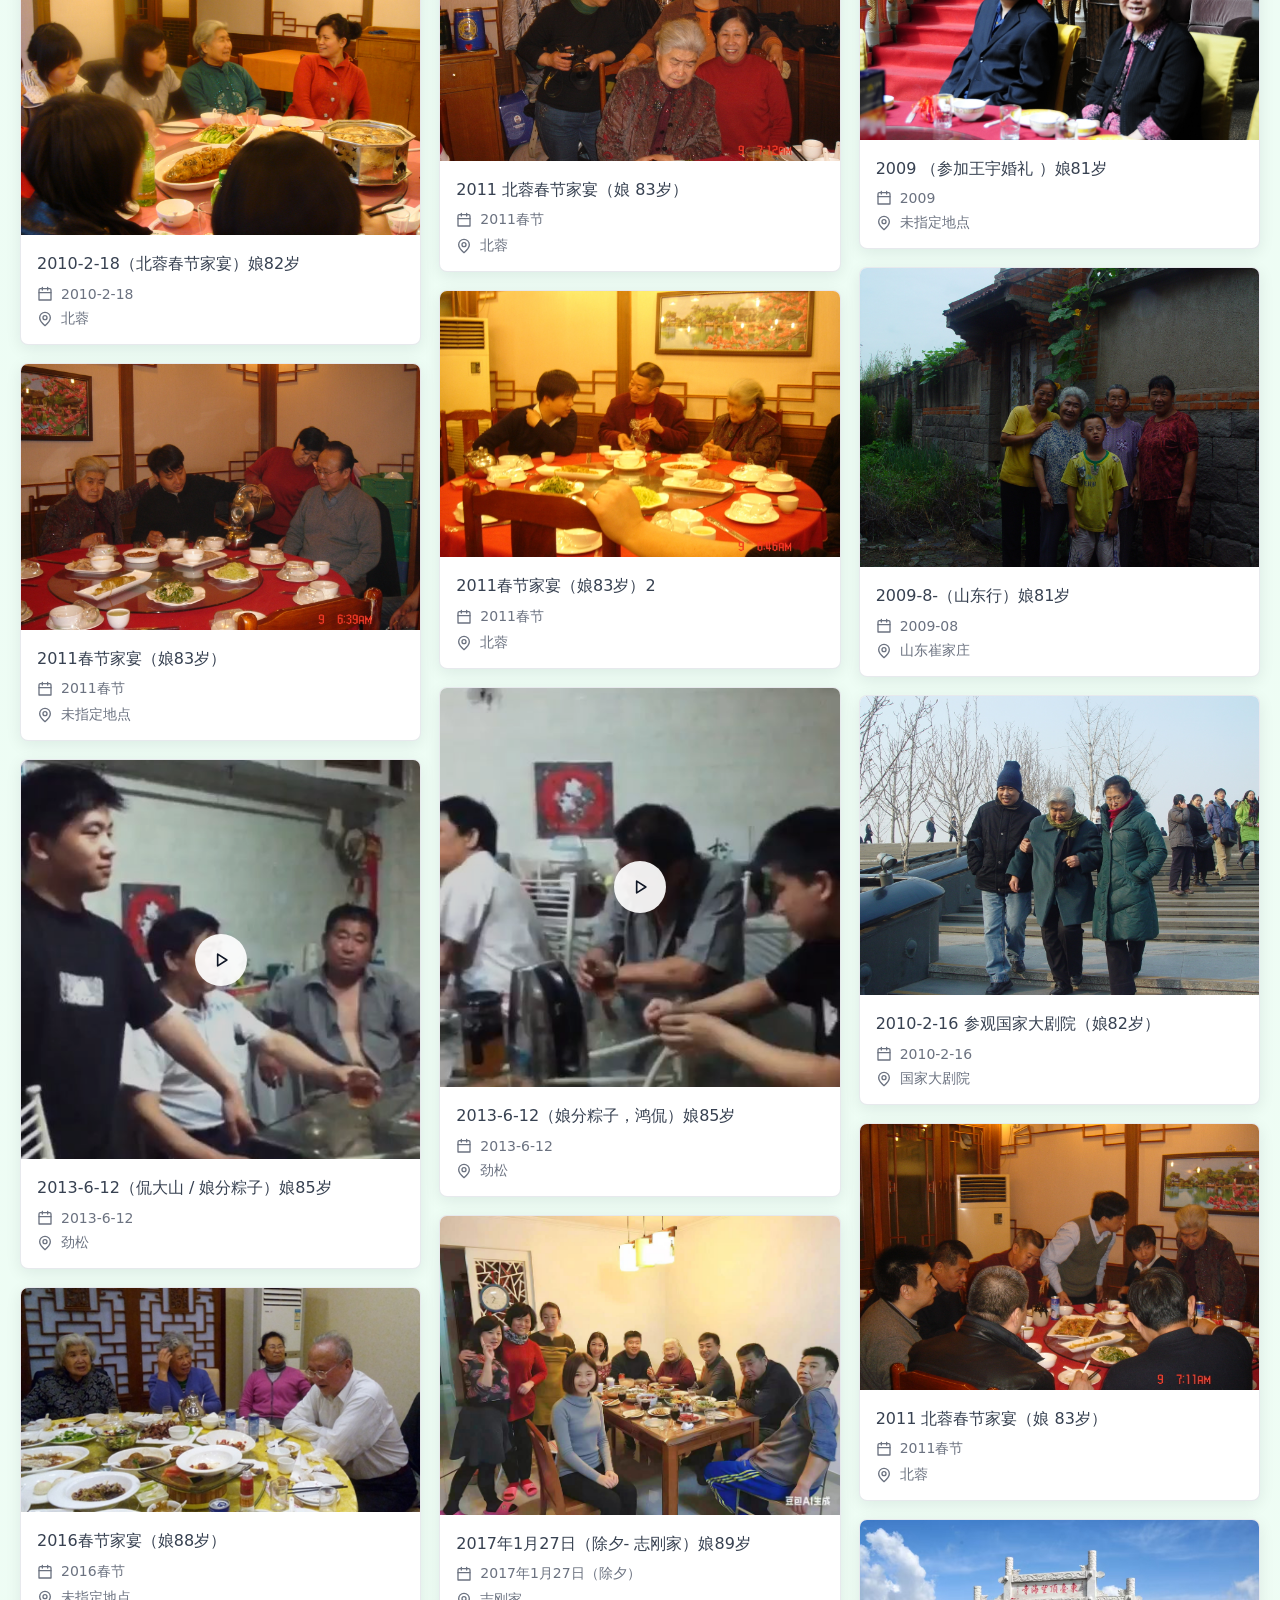
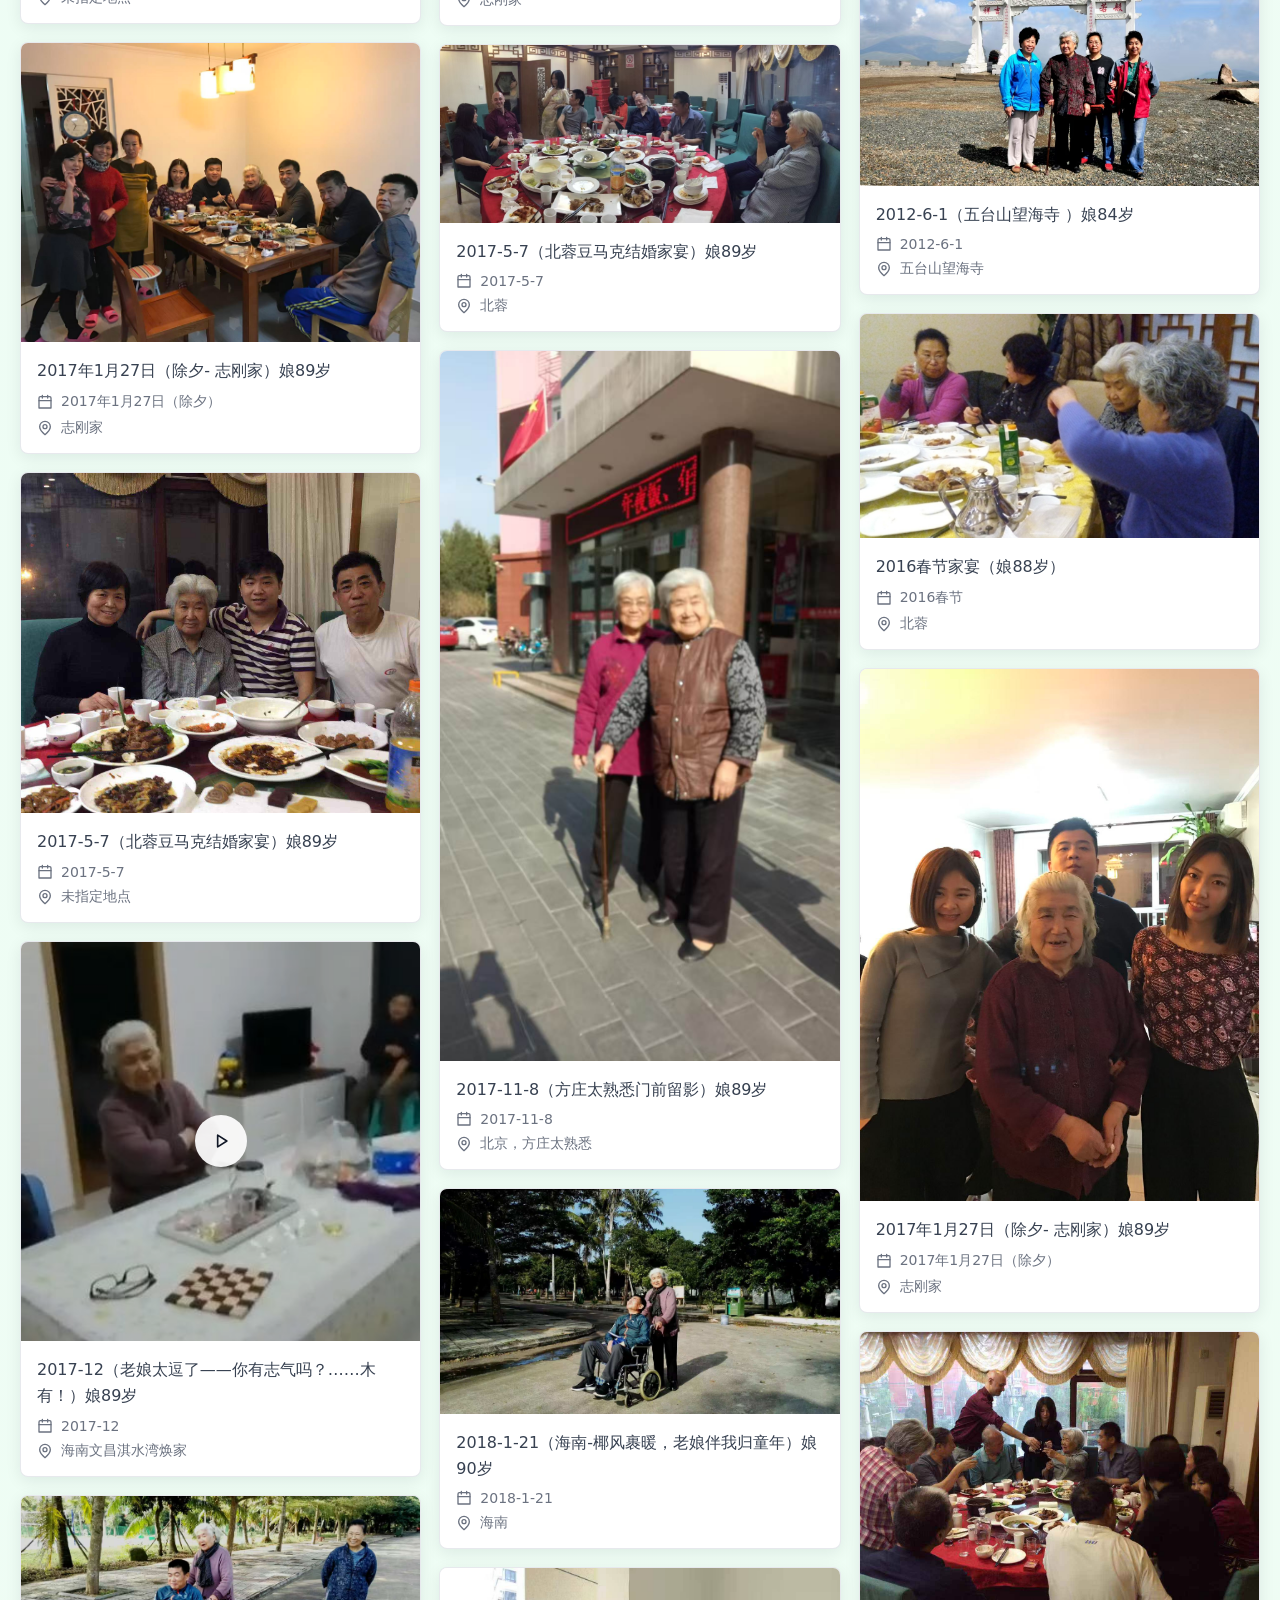
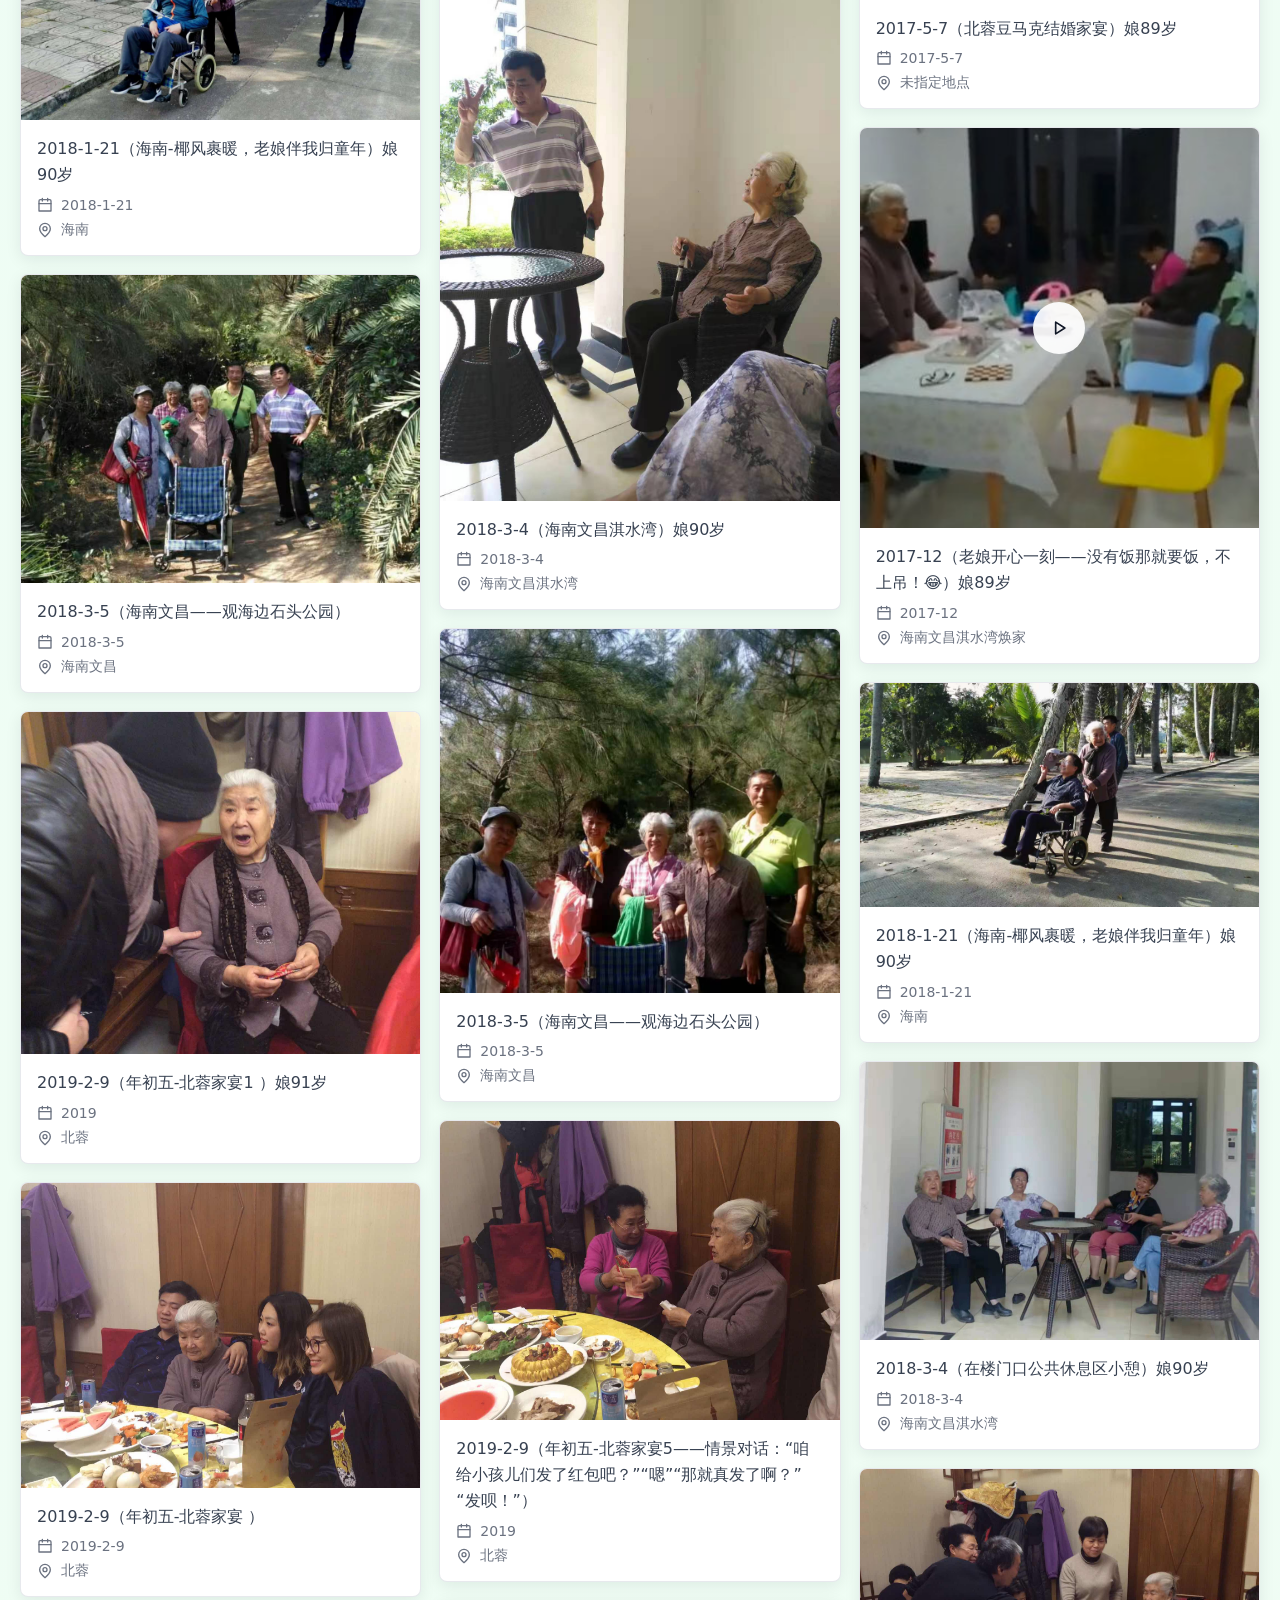
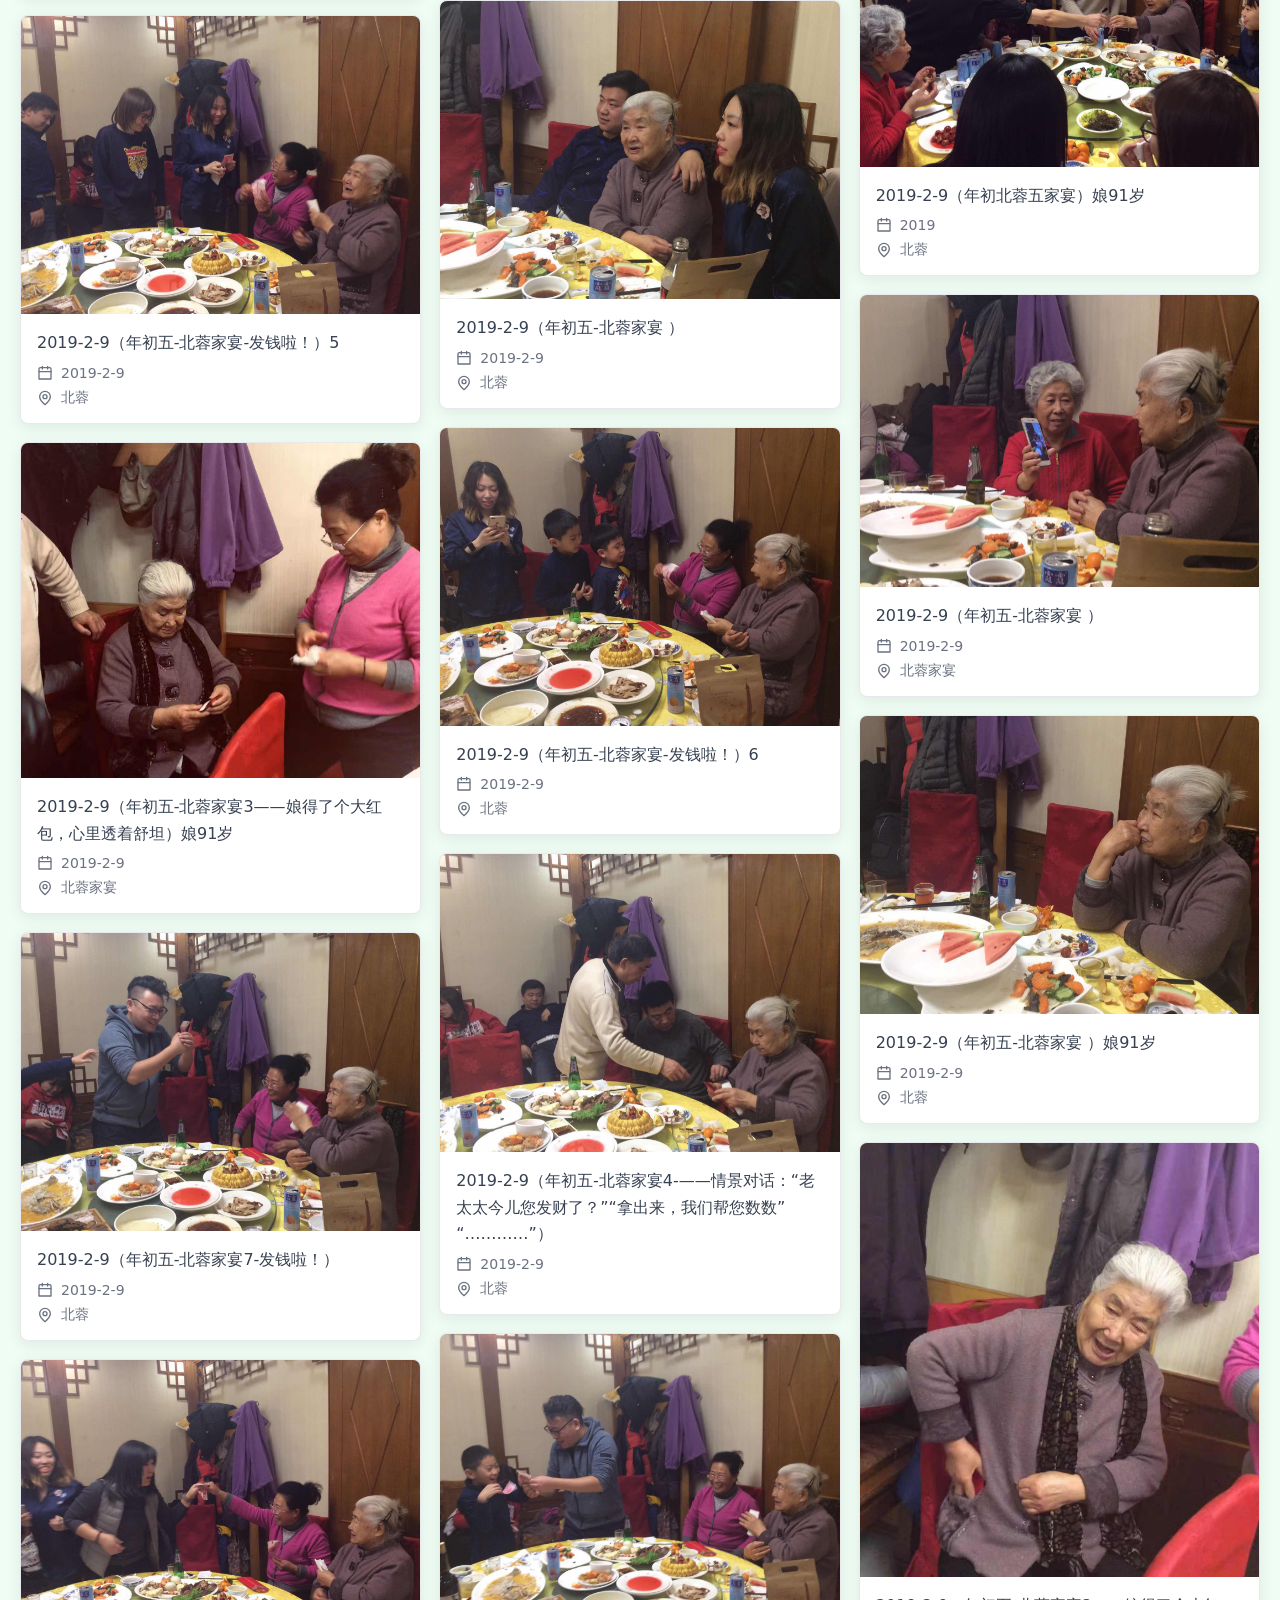
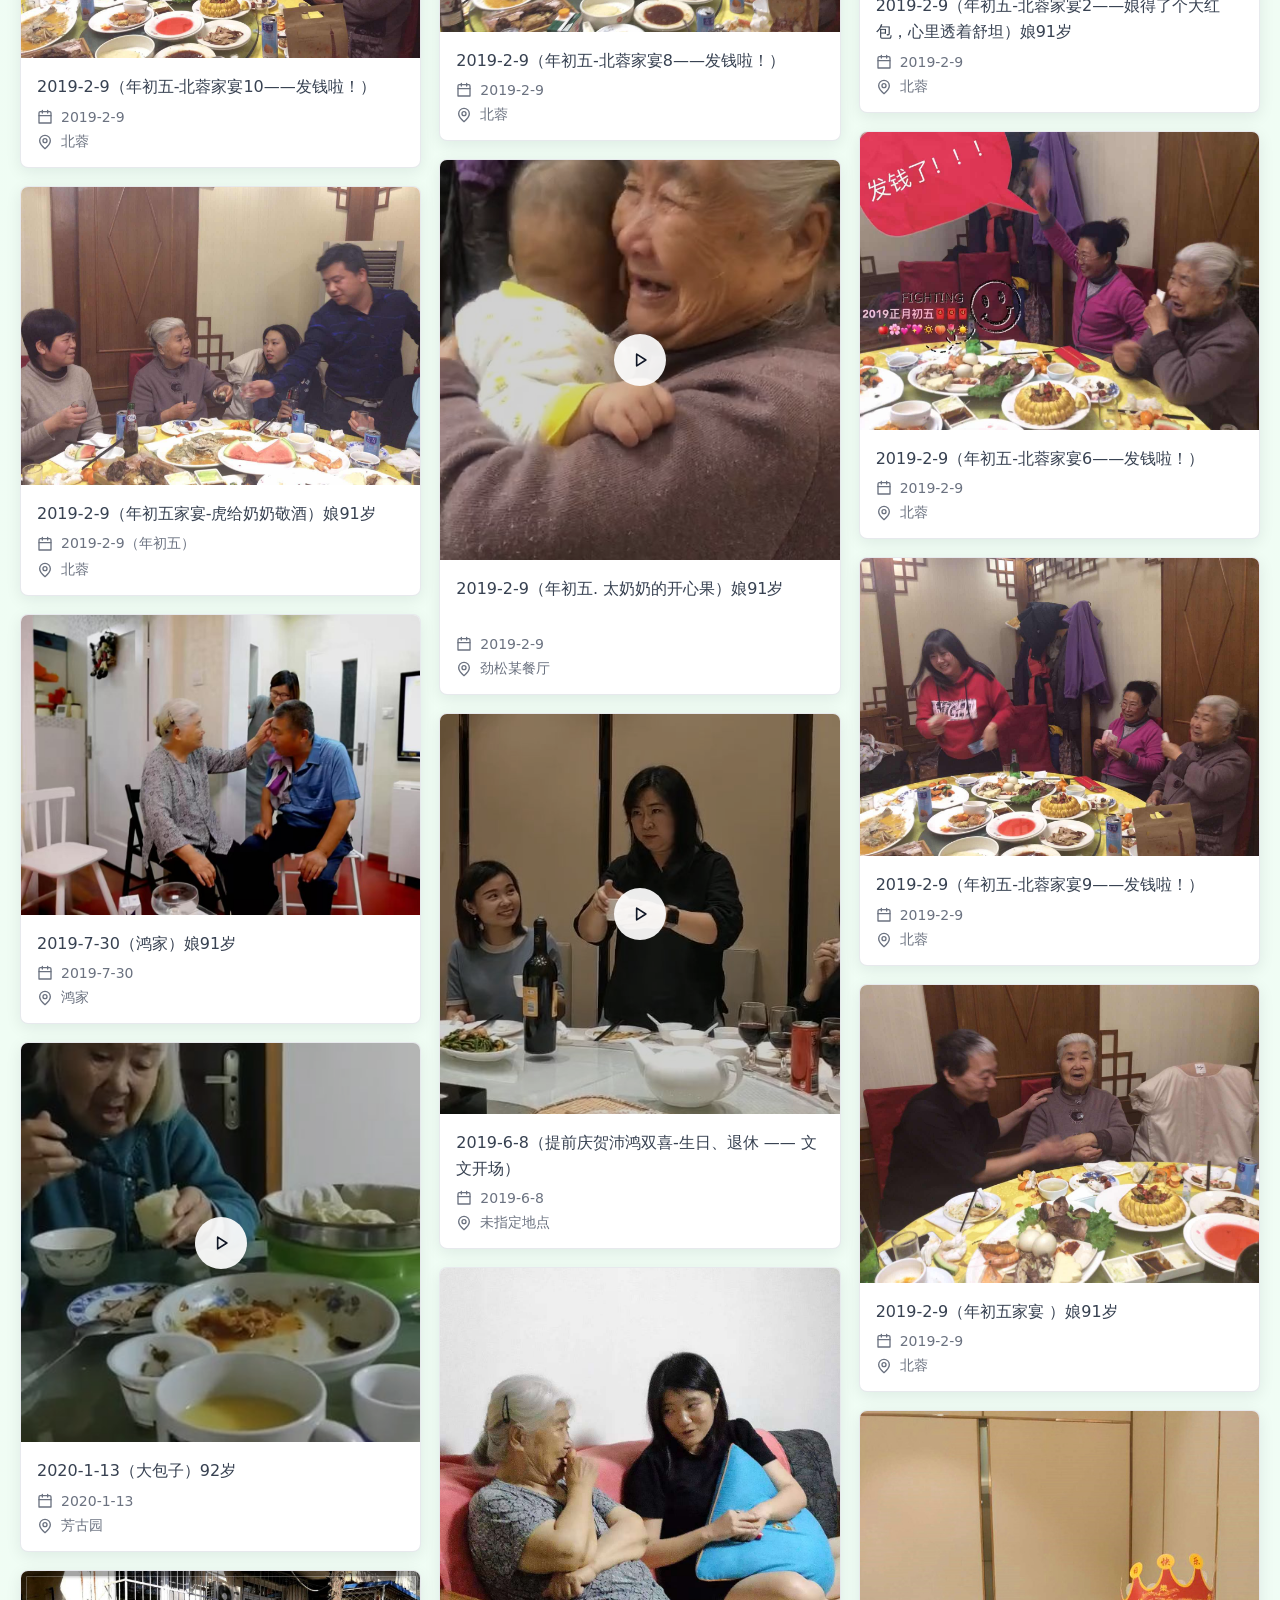
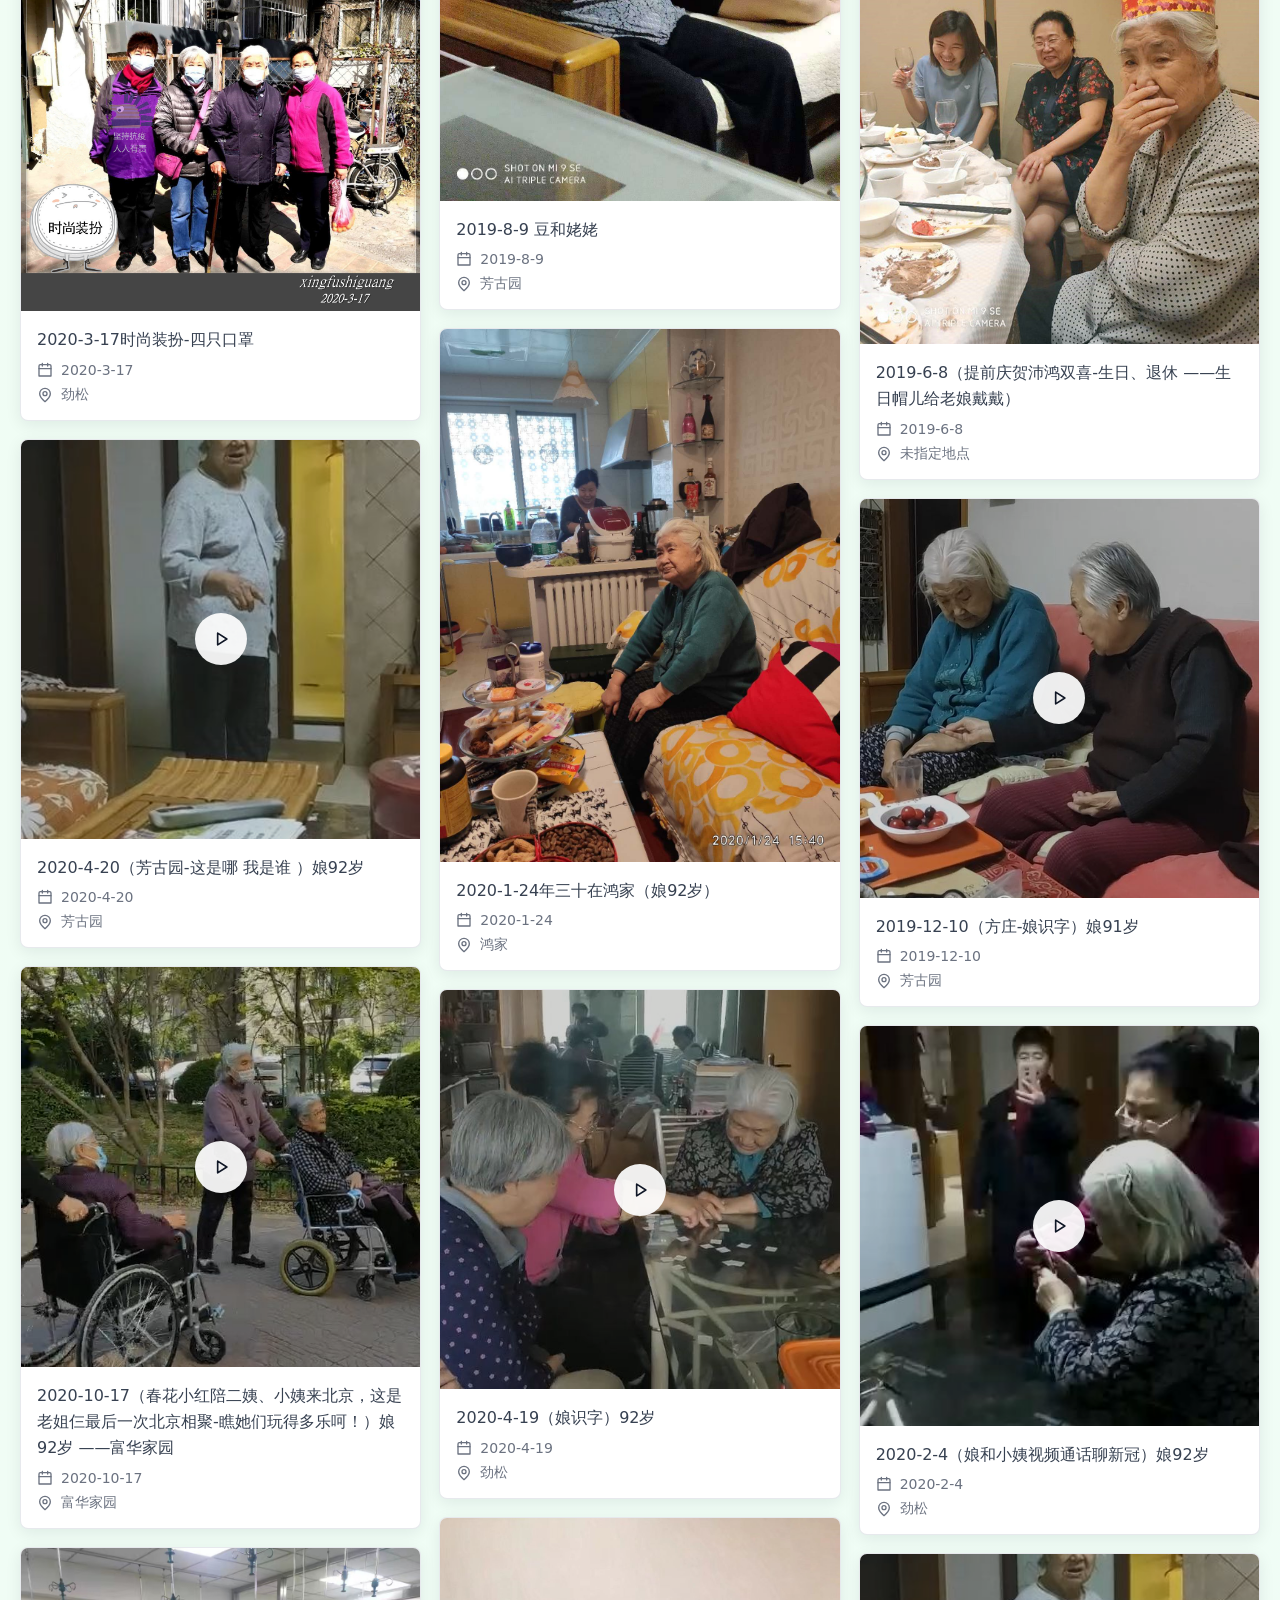
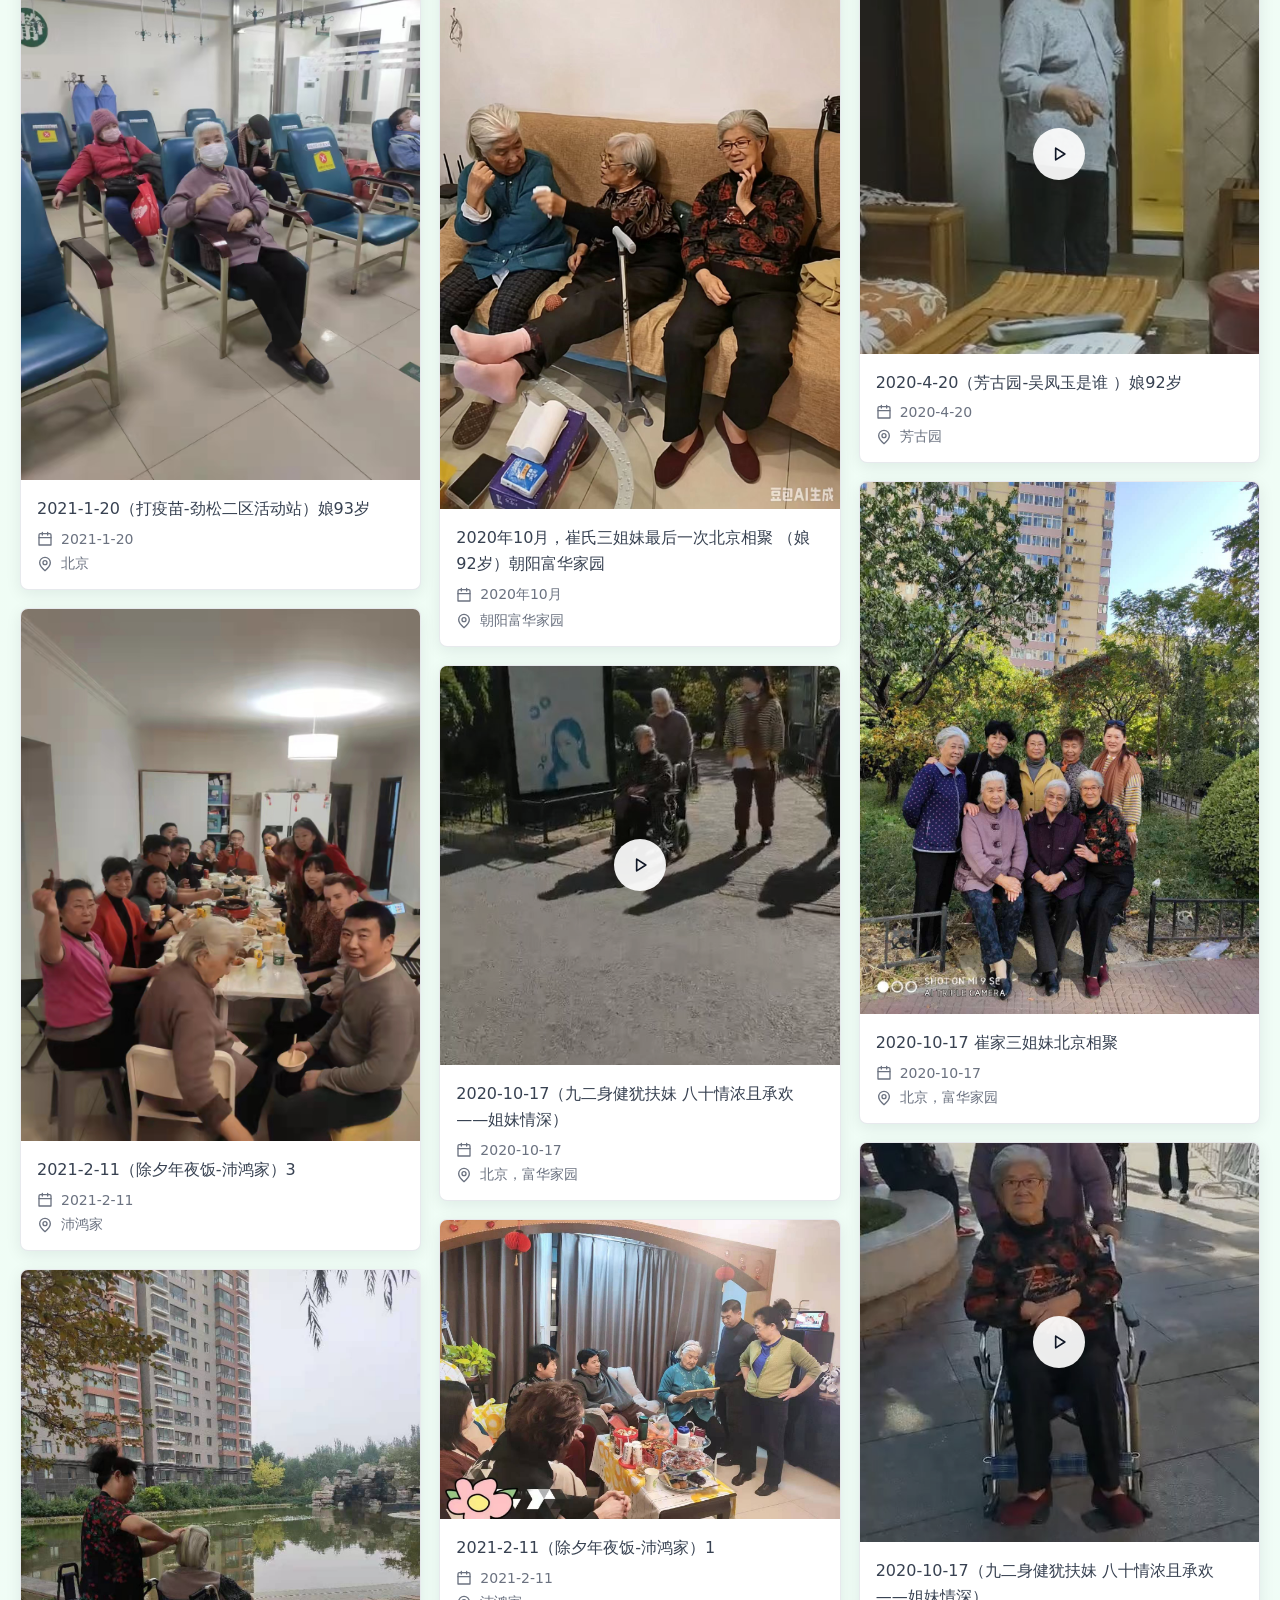
==== commit e26c792c: "Fix edit flow from detail" ====
--- a/index.html
+++ b/index.html
@@ -6,7 +6,7 @@
     <meta name="robots" content="noindex" />
     <meta name="description" content="谨以此影集，留存时光里的温暖。" />
     <title>姥姥</title>
-    <link rel="stylesheet" href="styles.css?v=V260605ICONS1" />
+    <link rel="stylesheet" href="styles.css?v=V260605EDIT1" />
   </head>
   <body>
     <div id="app">
@@ -17,6 +17,6 @@
         </div>
       </main>
     </div>
-    <script src="app.js?v=V260605ICONS1" defer></script>
+    <script src="app.js?v=V260605EDIT1" defer></script>
   </body>
 </html>
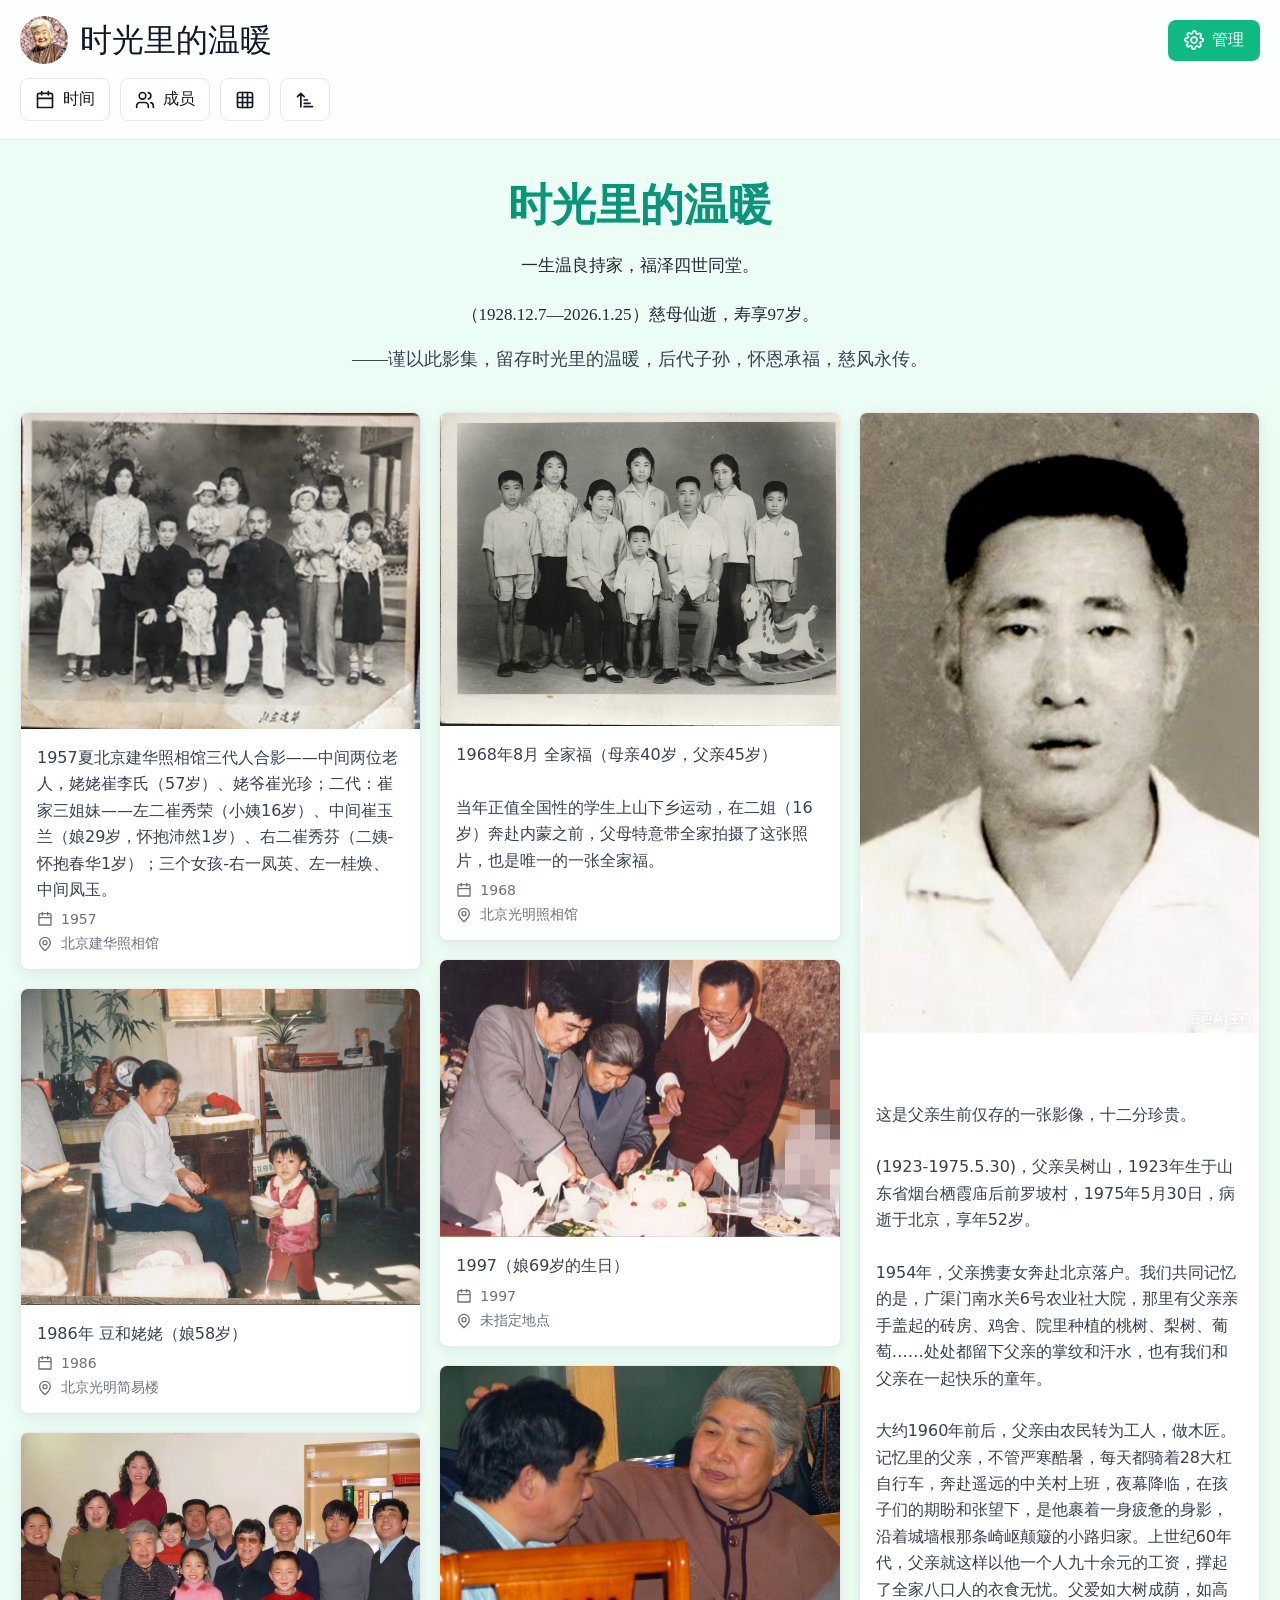
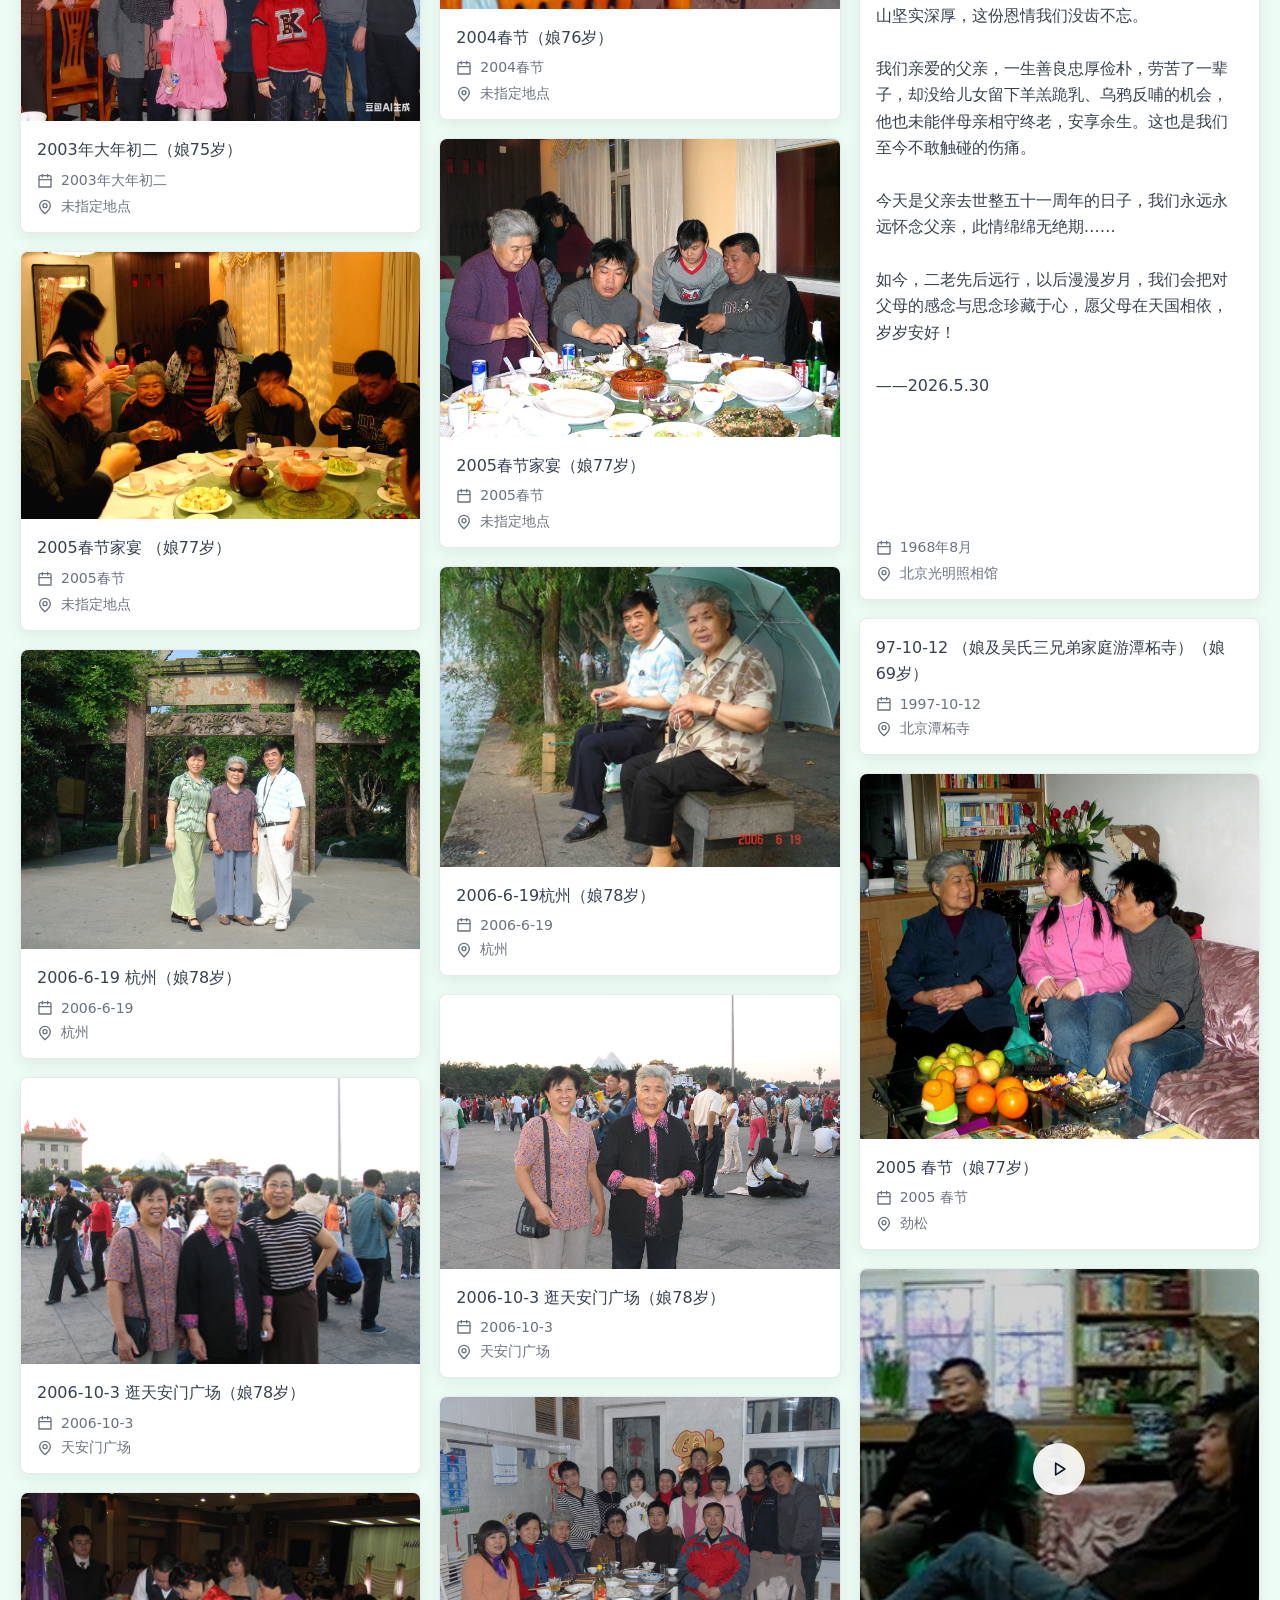
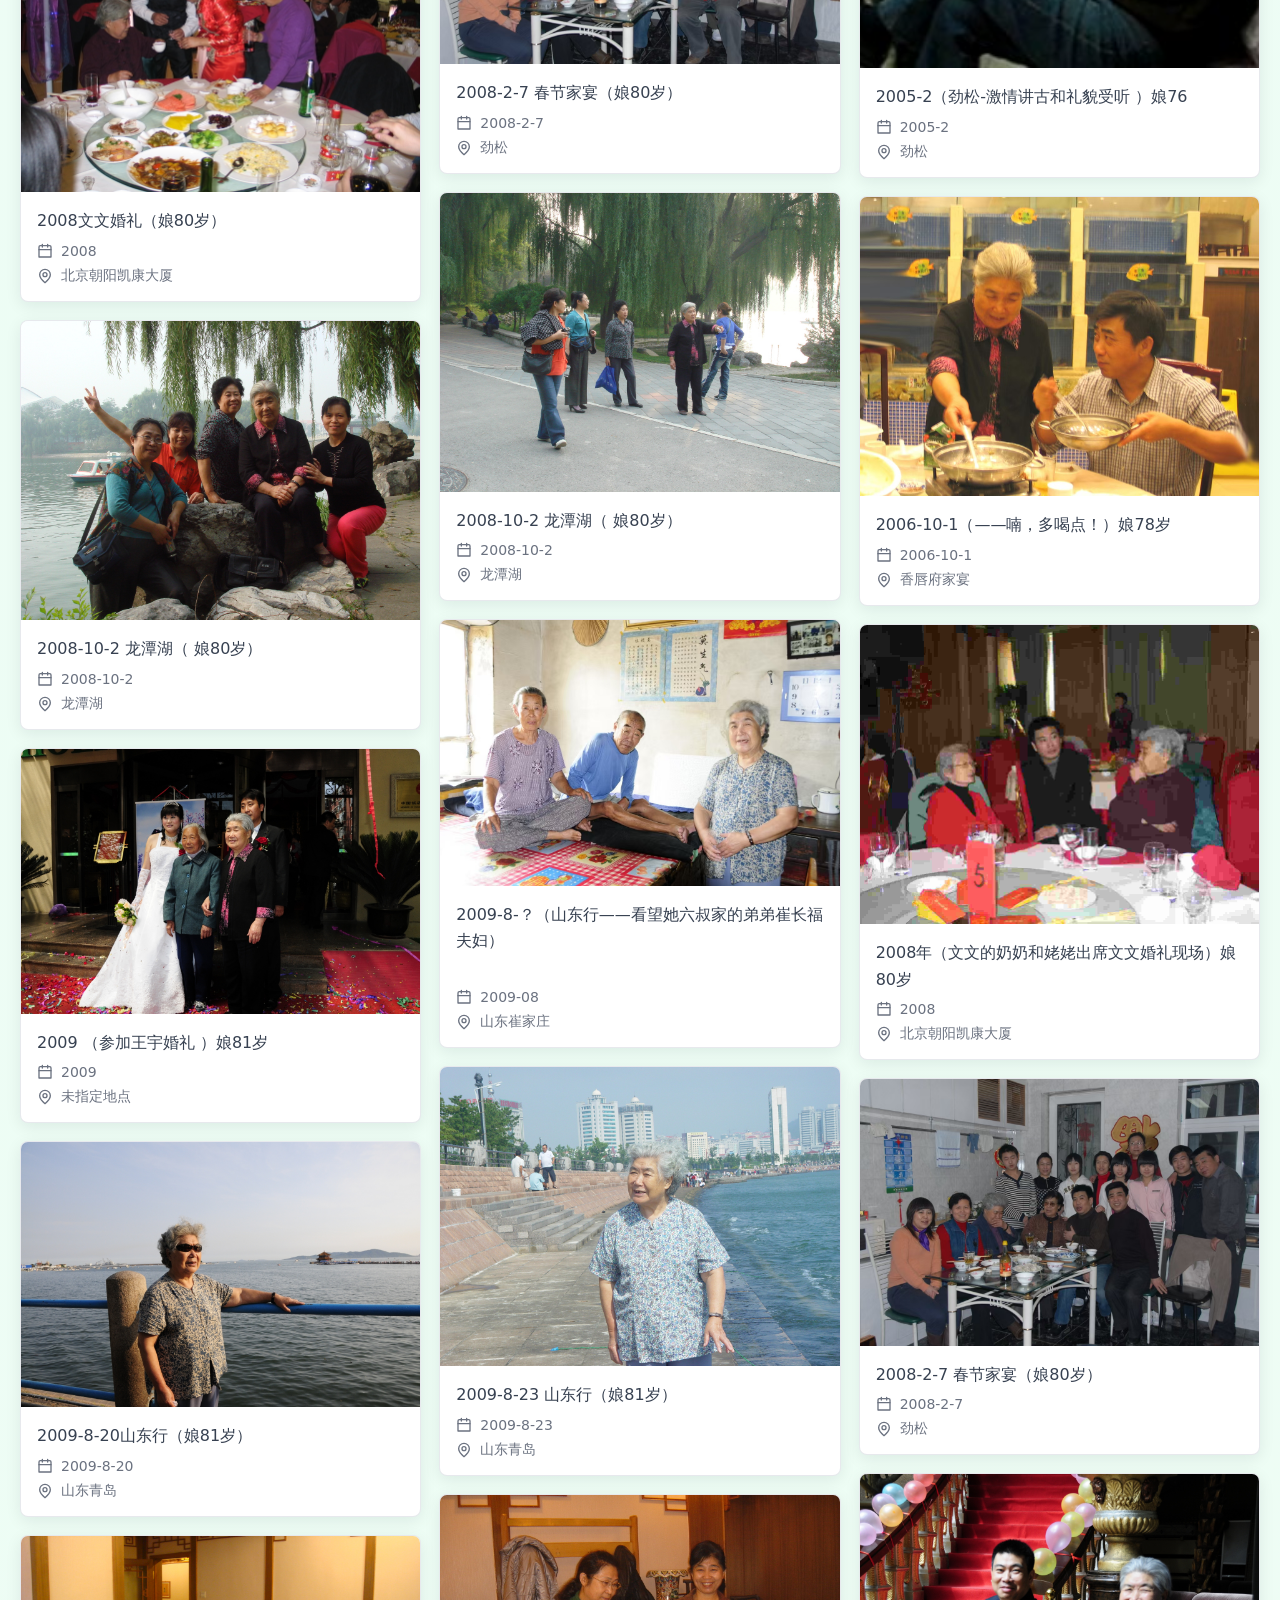
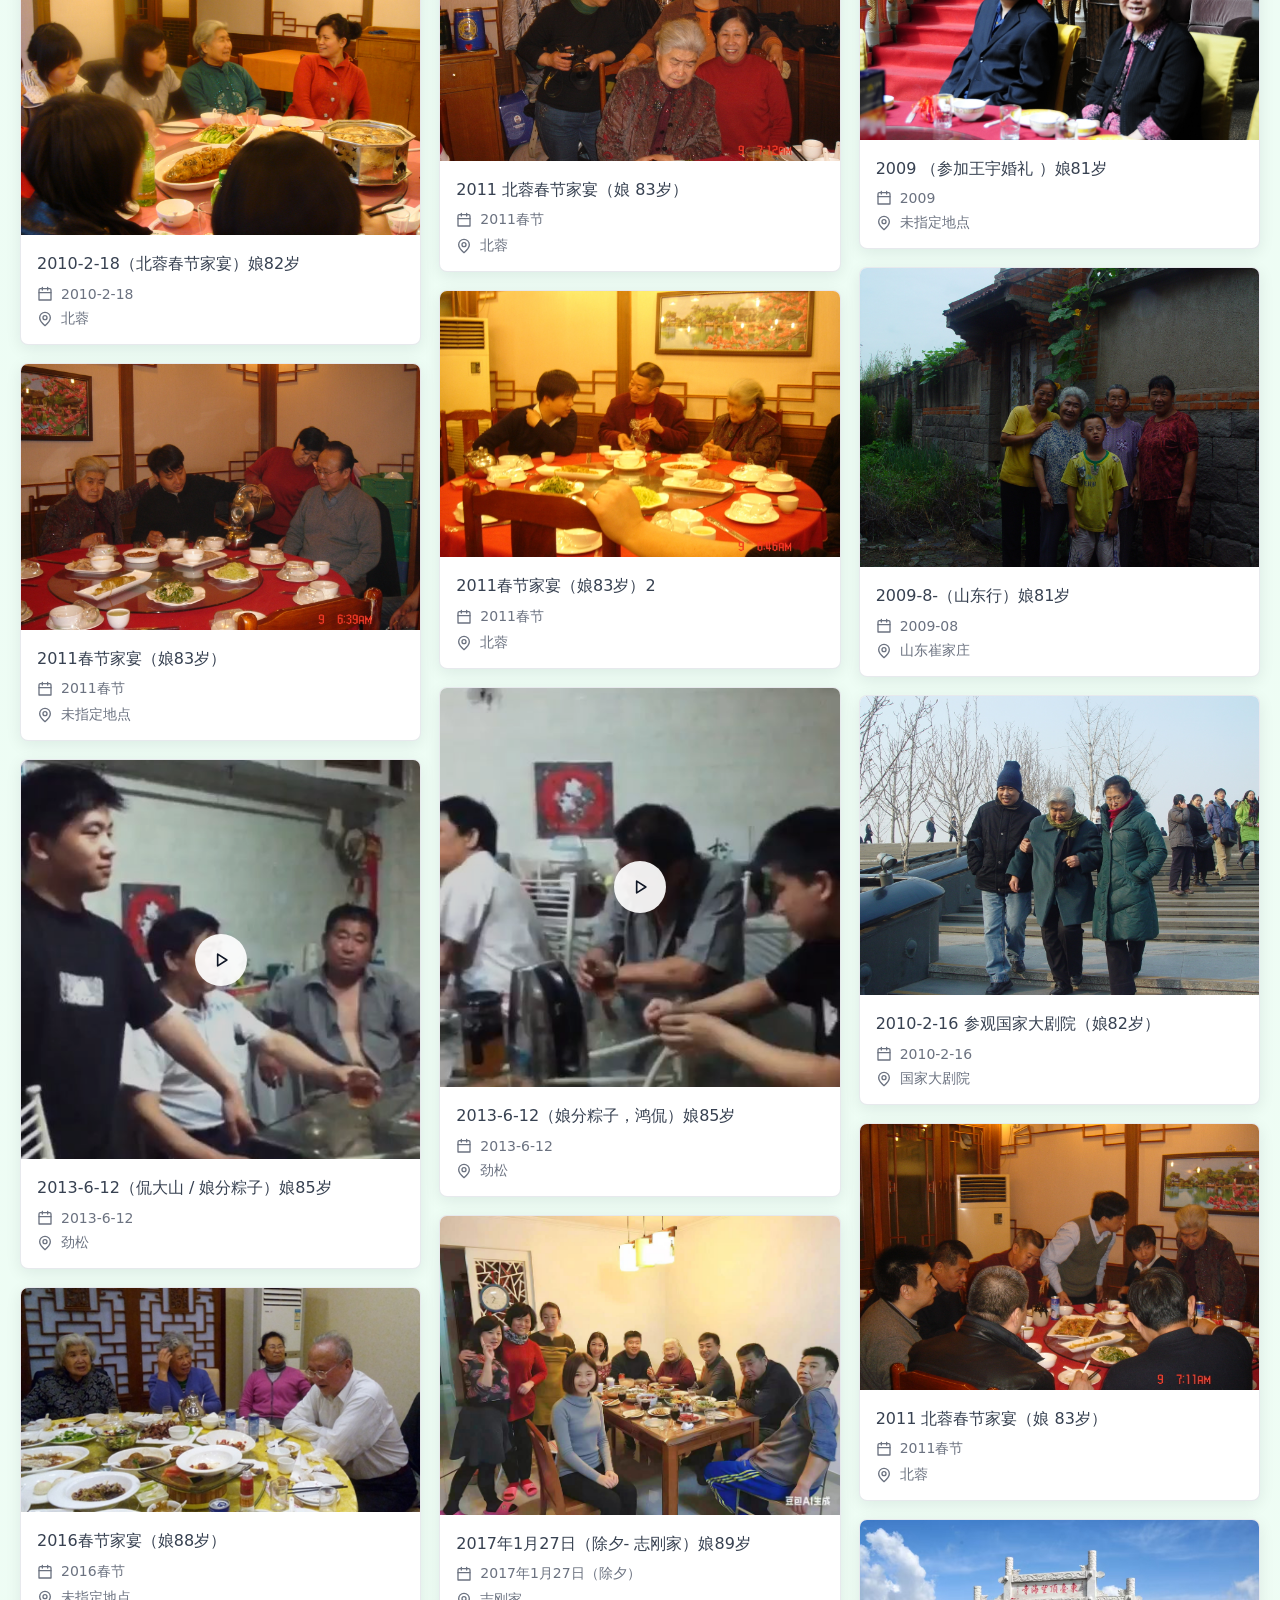
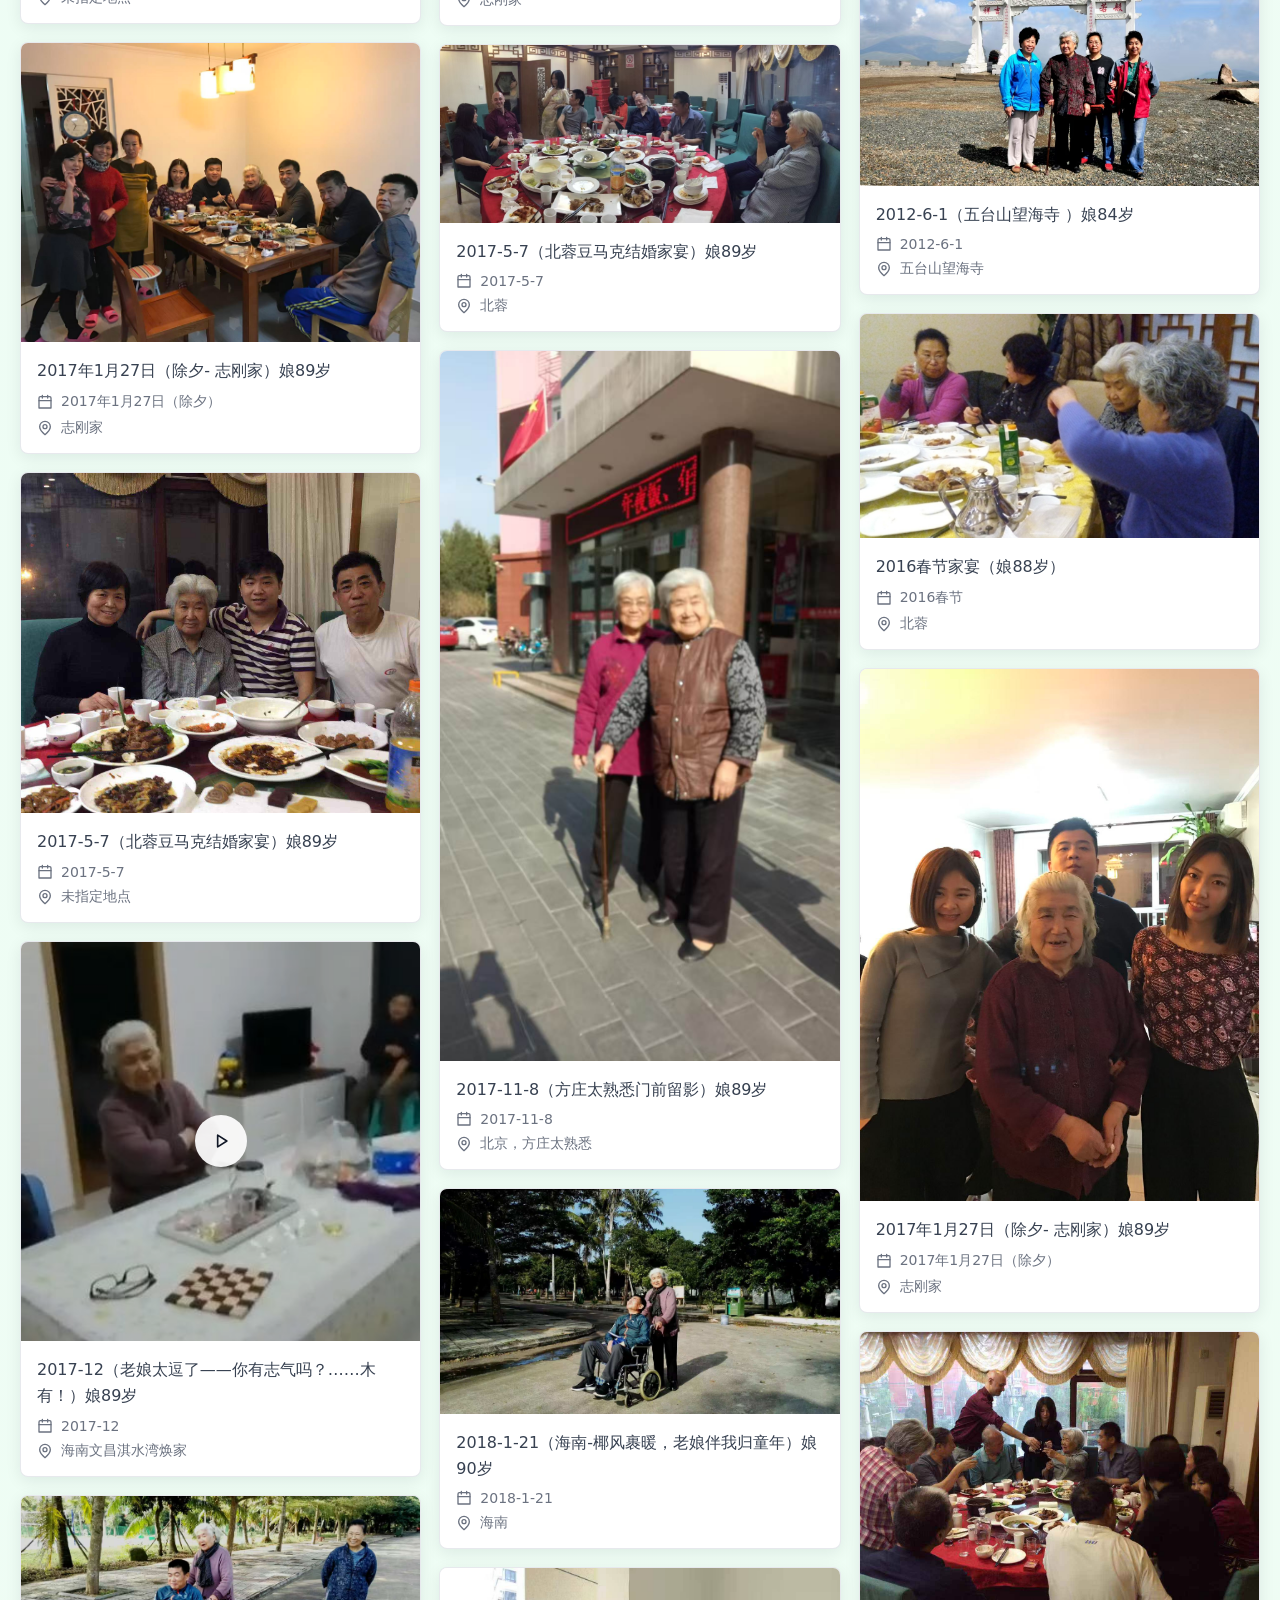
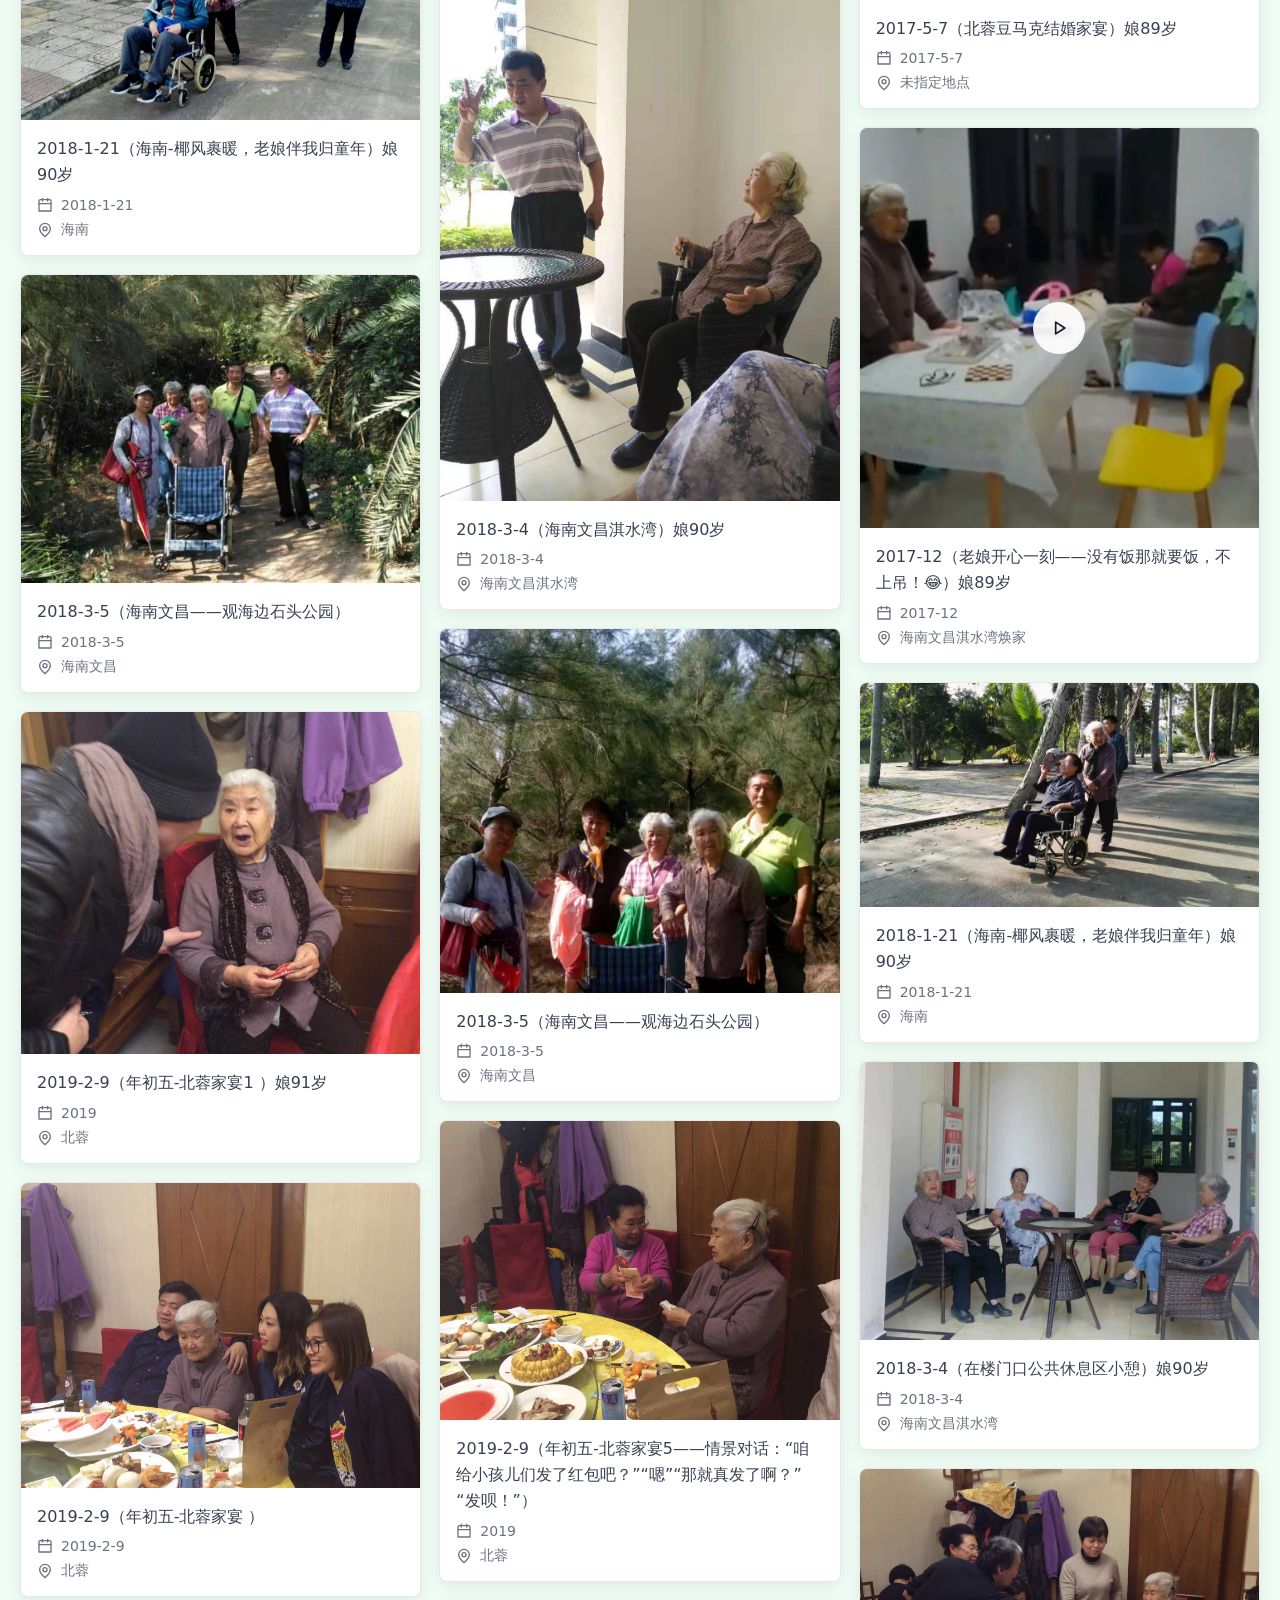
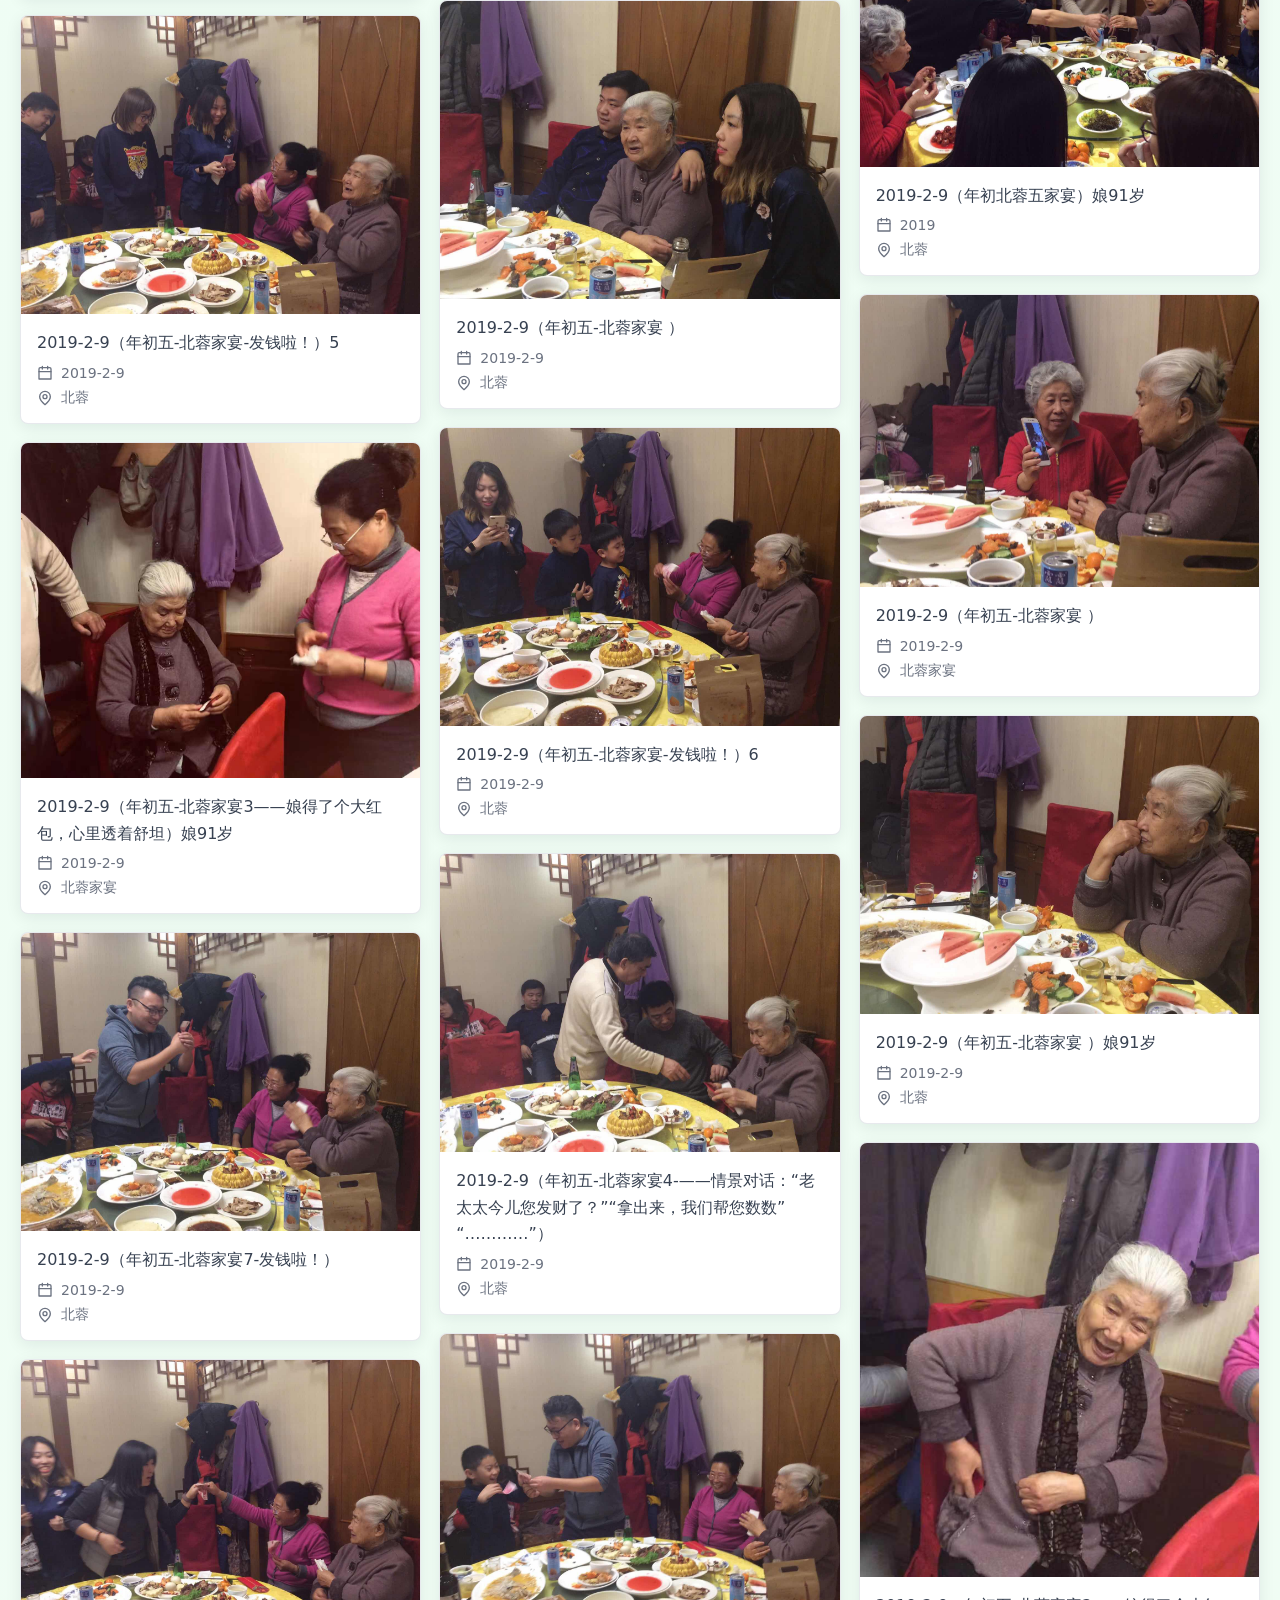
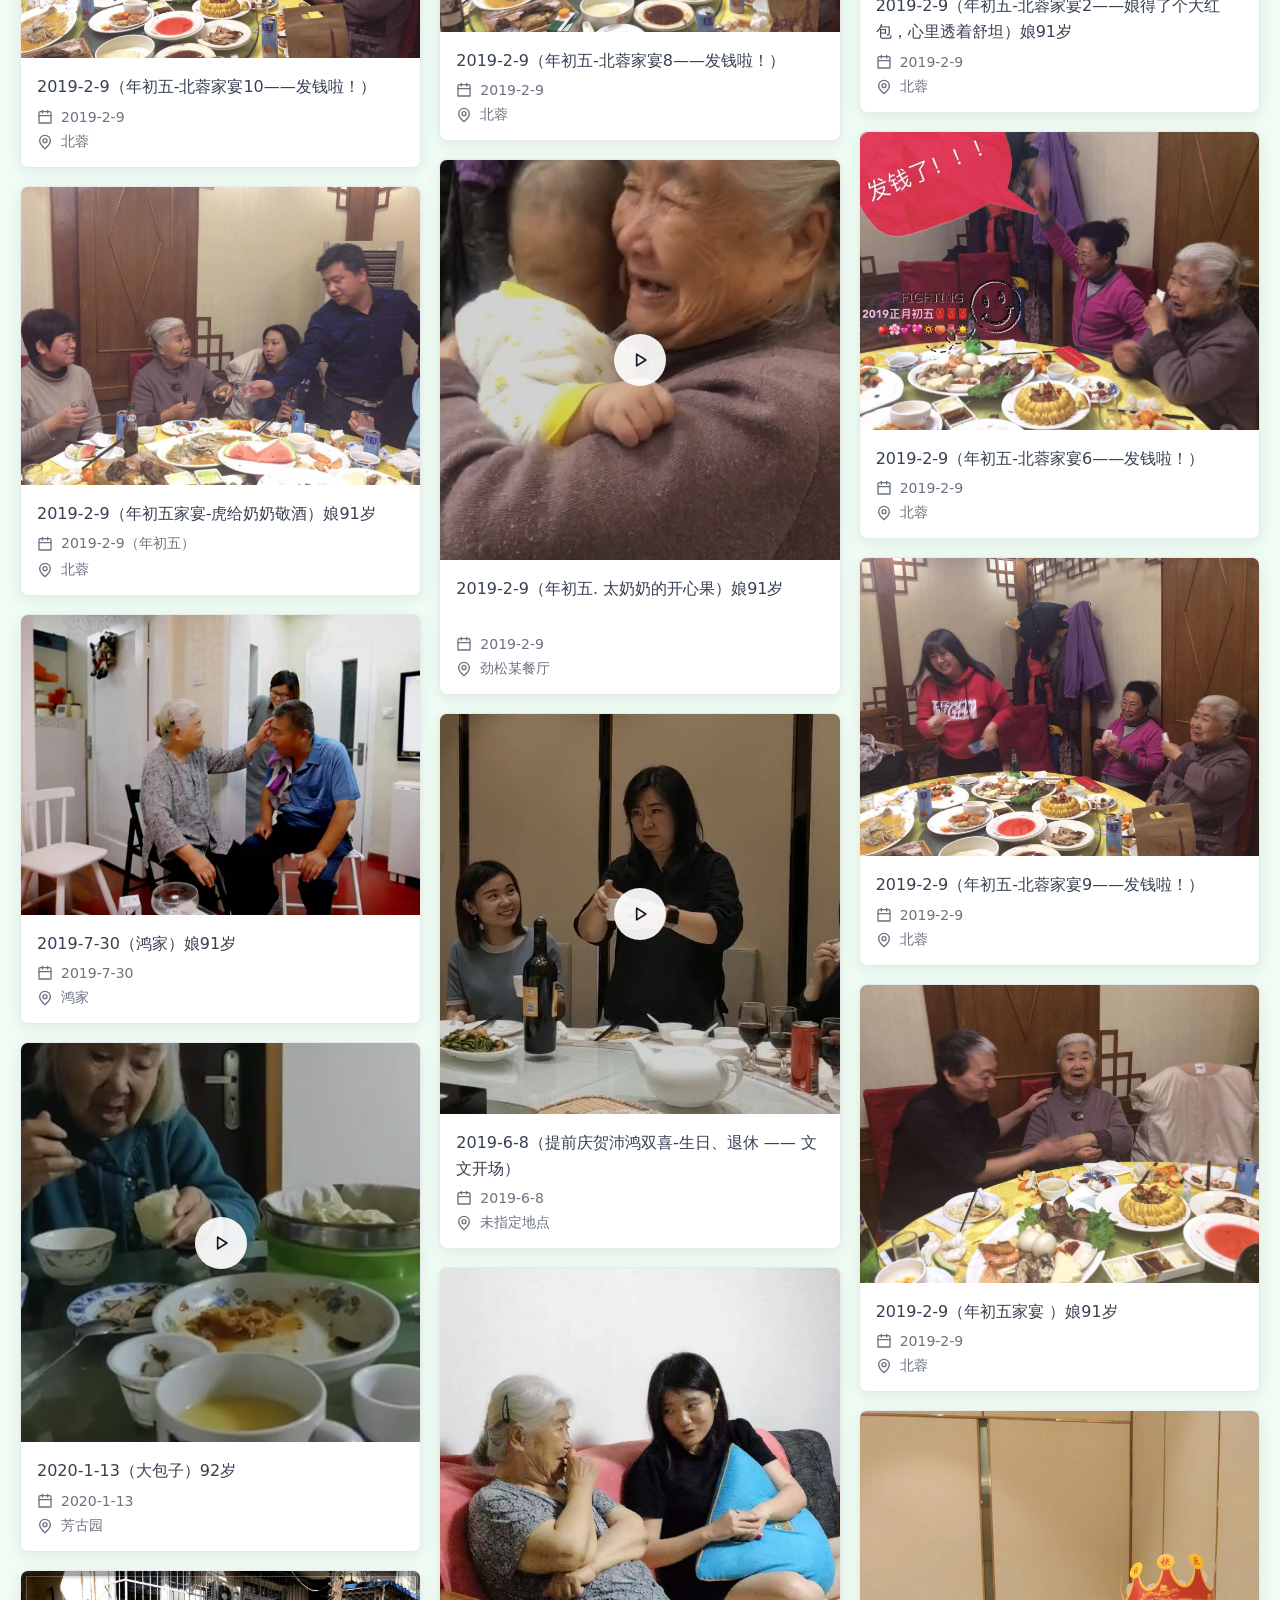
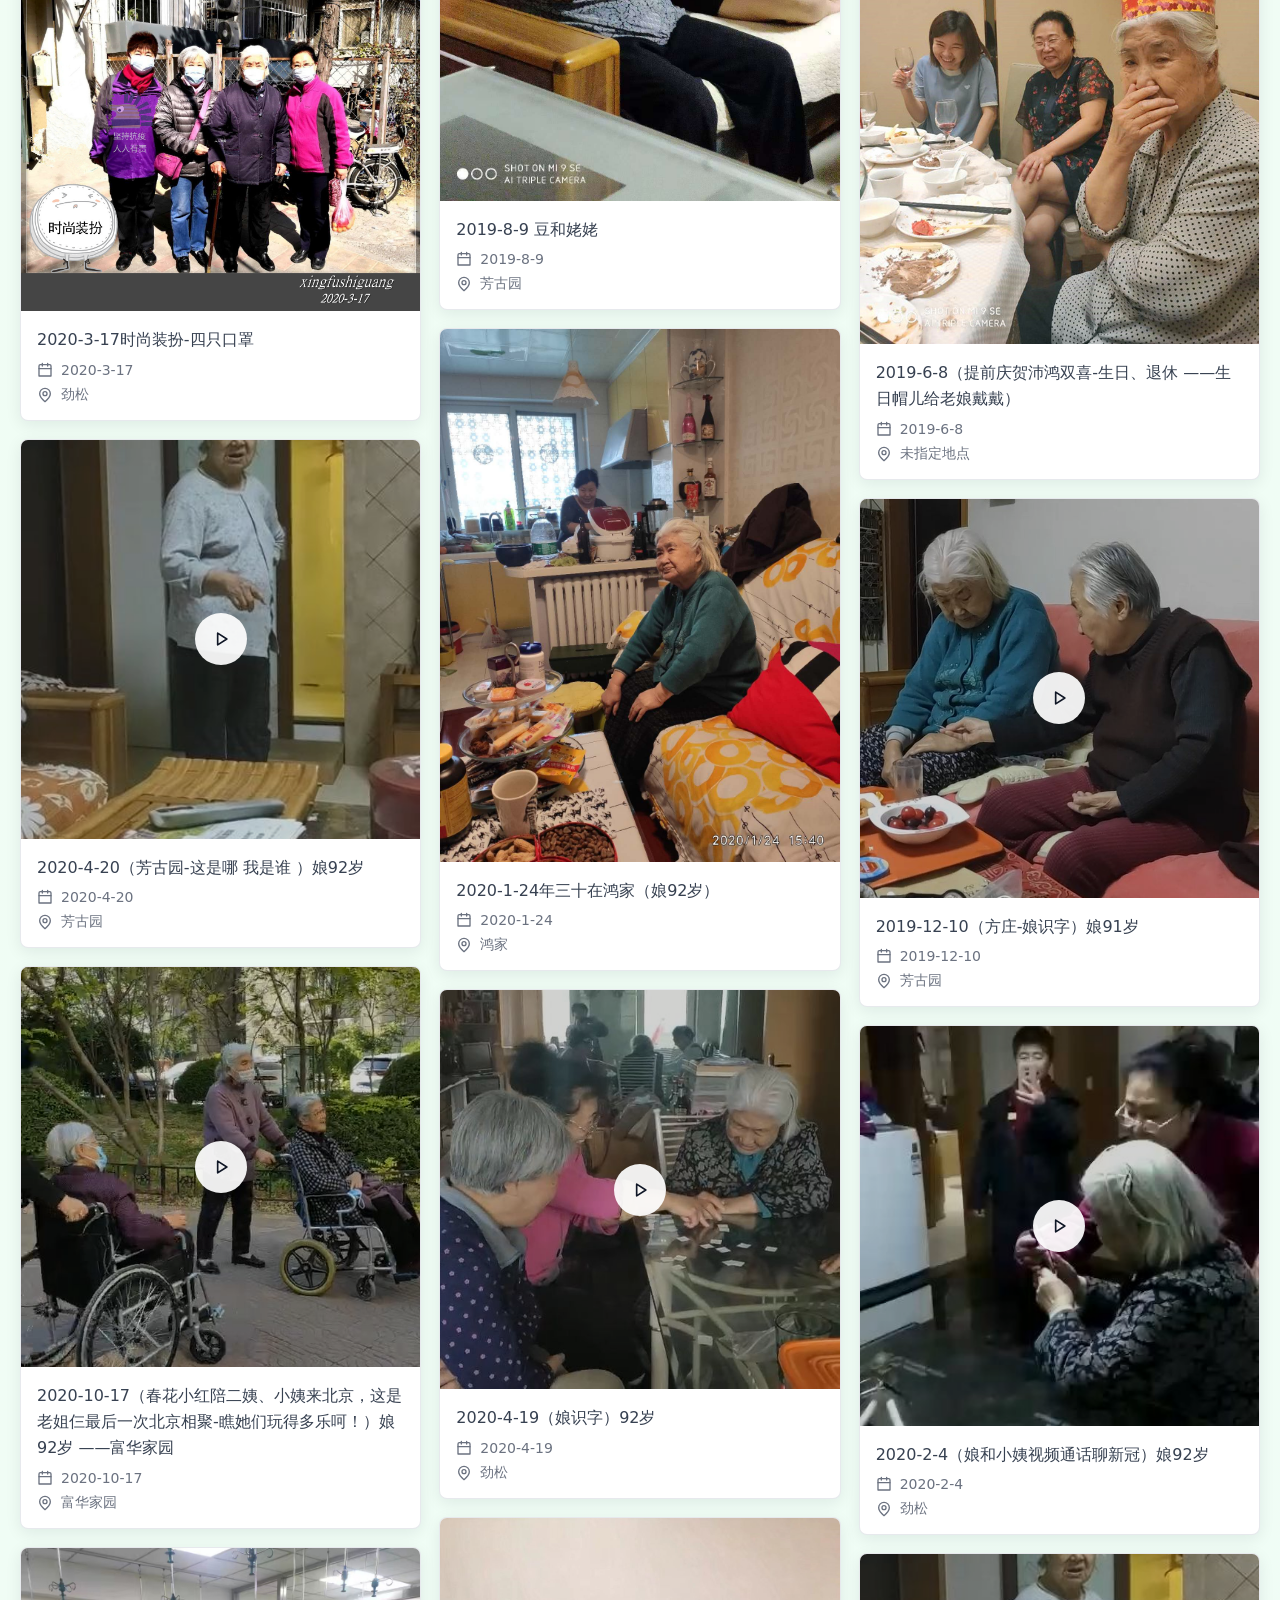
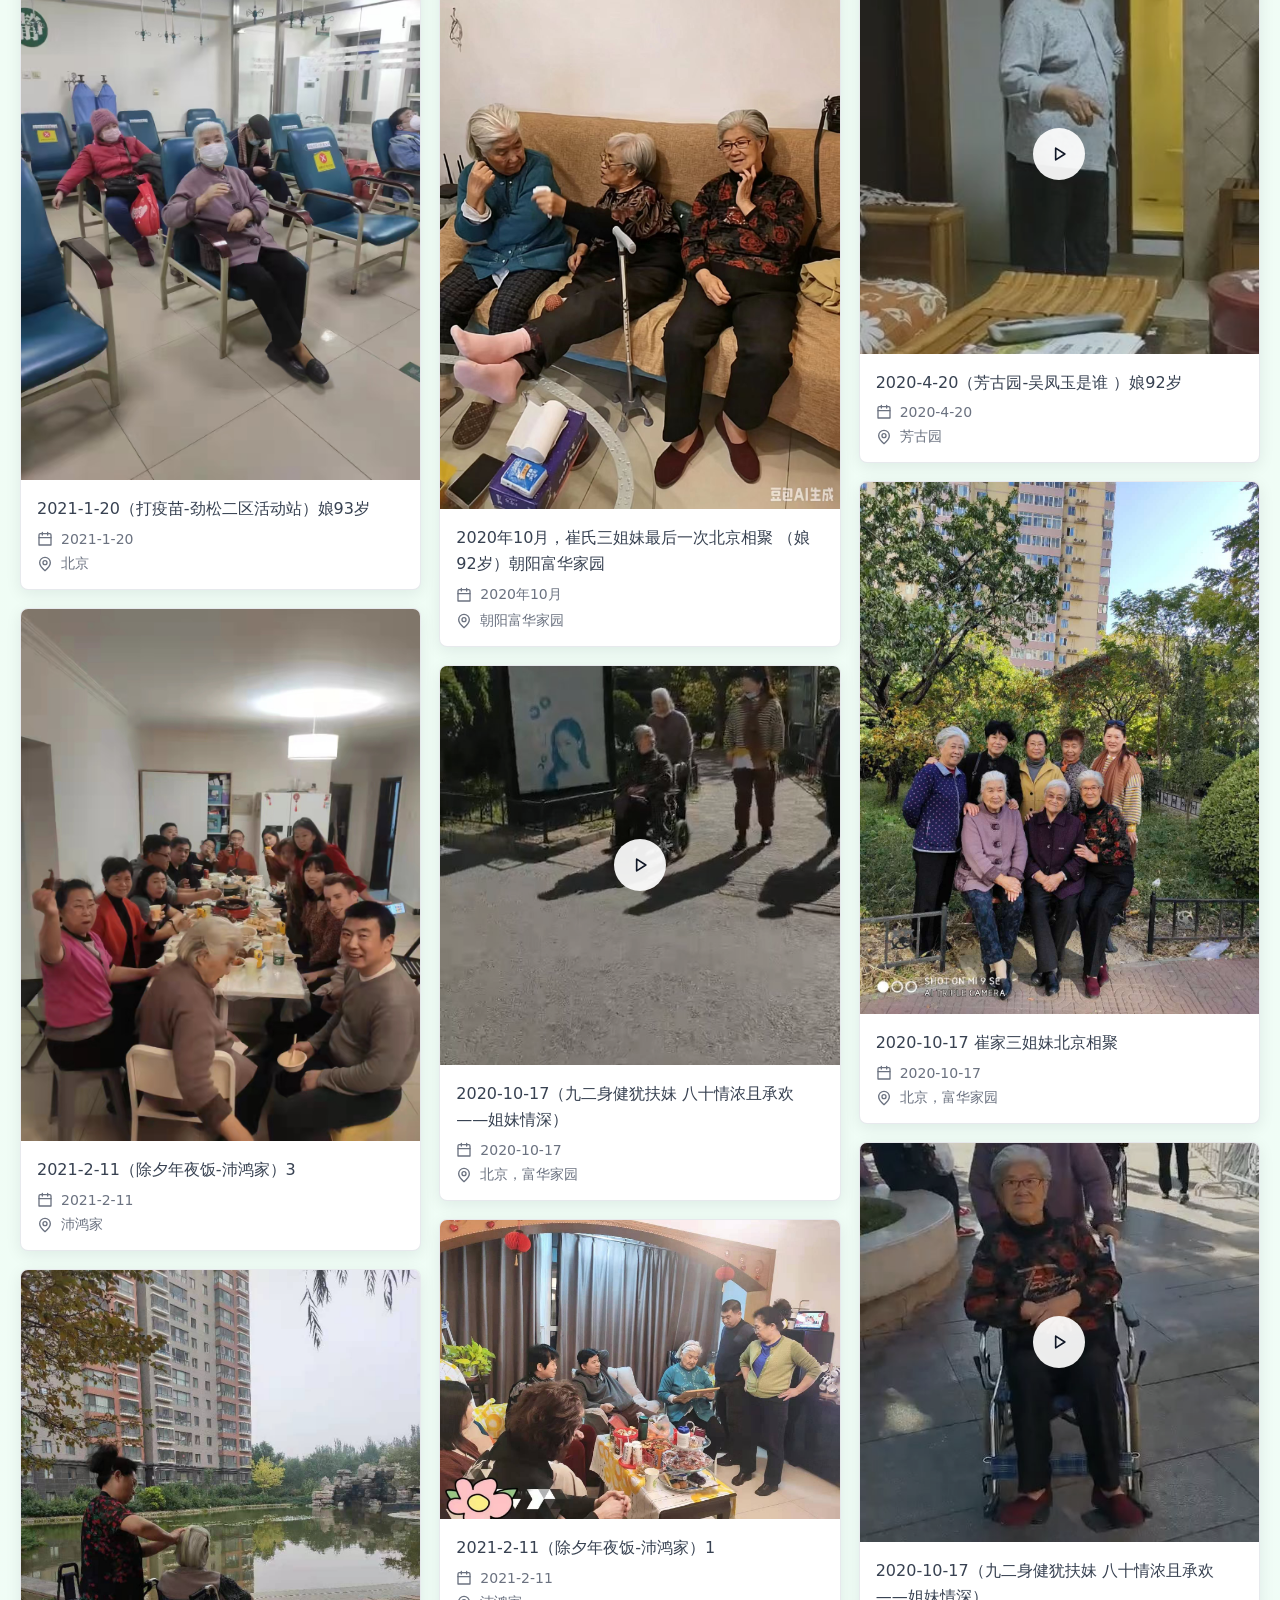
==== commit 8299cd5f: "Fix edit modal scrolling and Figma parity" ====
--- a/index.html
+++ b/index.html
@@ -6,7 +6,7 @@
     <meta name="robots" content="noindex" />
     <meta name="description" content="谨以此影集，留存时光里的温暖。" />
     <title>姥姥</title>
-    <link rel="stylesheet" href="styles.css?v=V260605EDIT1" />
+    <link rel="stylesheet" href="styles.css?v=V260608EDITSCROLL3" />
   </head>
   <body>
     <div id="app">
@@ -17,6 +17,6 @@
         </div>
       </main>
     </div>
-    <script src="app.js?v=V260605EDIT1" defer></script>
+    <script src="app.js?v=V260608EDITSCROLL3" defer></script>
   </body>
 </html>
--- a/styles.css
+++ b/styles.css
@@ -194,14 +194,14 @@
   position: absolute;
   top: calc(100% + 8px);
   left: 0;
-  width: min(320px, calc(100vw - 32px));
-  max-height: 420px;
-  overflow: auto;
+  width: min(224px, calc(100vw - 32px));
+  max-height: 450px;
+  overflow: hidden;
   background: #fff;
   border: 1px solid var(--line);
   border-radius: 8px;
   box-shadow: var(--shadow);
-  padding: 14px;
+  padding: 0;
   display: none;
   z-index: 30;
 }
@@ -210,8 +210,14 @@
   display: block;
 }
 
+.filter-panel[data-panel-body="members"] {
+  width: min(256px, calc(100vw - 32px));
+}
+
 .filter-panel h3 {
-  margin: 0 0 12px;
+  margin: 0;
+  padding: 16px;
+  border-bottom: 1px solid var(--line);
   font-size: 16px;
   font-weight: 500;
 }
@@ -219,6 +225,9 @@
 .filter-list {
   display: grid;
   gap: 2px;
+  max-height: 330px;
+  overflow-y: auto;
+  padding: 12px;
 }
 
 .filter-option {
@@ -265,9 +274,10 @@
 }
 
 .filter-footer {
-  margin: 12px -14px -14px;
+  margin: 0;
   padding: 12px;
   border-top: 1px solid var(--line);
+  background: #fff;
 }
 
 .filter-done {
@@ -572,7 +582,7 @@
 
 .modal-panel {
   position: relative;
-  width: min(1120px, calc(100vw - 28px));
+  width: min(880px, calc(100vw - 28px));
   max-height: calc(100vh - 28px);
   margin: 14px auto;
   background: #fff;
@@ -655,6 +665,13 @@
   box-shadow: 0 0 0 1px var(--line);
 }
 
+.modal-media video {
+  width: 100%;
+  height: min(72vh, 560px);
+  object-fit: cover;
+  background: #000;
+}
+
 .modal-bottom-nav {
   display: flex;
   justify-content: space-between;
@@ -681,7 +698,7 @@
 
 .detail-grid {
   display: grid;
-  grid-template-columns: repeat(3, minmax(0, 1fr));
+  grid-template-columns: repeat(2, minmax(0, 1fr));
   gap: 14px;
   margin-top: 18px;
 }
@@ -858,6 +875,14 @@
   color: inherit;
 }
 
+.edit-selected-members {
+  margin-top: 10px;
+}
+
+.edit-selected-members .selected-member-remove {
+  display: none;
+}
+
 .member-picker-wrap {
   position: relative;
   width: fit-content;
@@ -1157,6 +1182,12 @@
   color: #ef4444;
 }
 
+.danger-icon .ui-icon,
+.admin-item-actions button[title="删除"] .ui-icon {
+  width: 18px;
+  height: 18px;
+}
+
 .edit-overlay {
   position: fixed;
   inset: 0;
@@ -1170,15 +1201,17 @@
 .edit-modal {
   width: min(720px, 100%);
   max-height: 90vh;
-  overflow: auto;
+  overflow: hidden;
   background: #fff;
   border-radius: 8px;
   box-shadow: var(--shadow);
+  display: flex;
+  flex-direction: column;
 }
 
 .edit-head,
 .edit-footer {
-  position: sticky;
+  flex: 0 0 auto;
   background: #fff;
   z-index: 2;
   display: flex;
@@ -1189,7 +1222,6 @@
 }
 
 .edit-head {
-  top: 0;
   border-bottom: 1px solid var(--line);
 }
 
@@ -1209,6 +1241,9 @@
   padding: 22px;
   display: grid;
   gap: 16px;
+  min-height: 0;
+  overflow-y: auto;
+  overscroll-behavior: contain;
 }
 
 .edit-body label {
@@ -1240,7 +1275,6 @@
 }
 
 .edit-footer {
-  bottom: 0;
   border-top: 1px solid var(--line);
 }
 
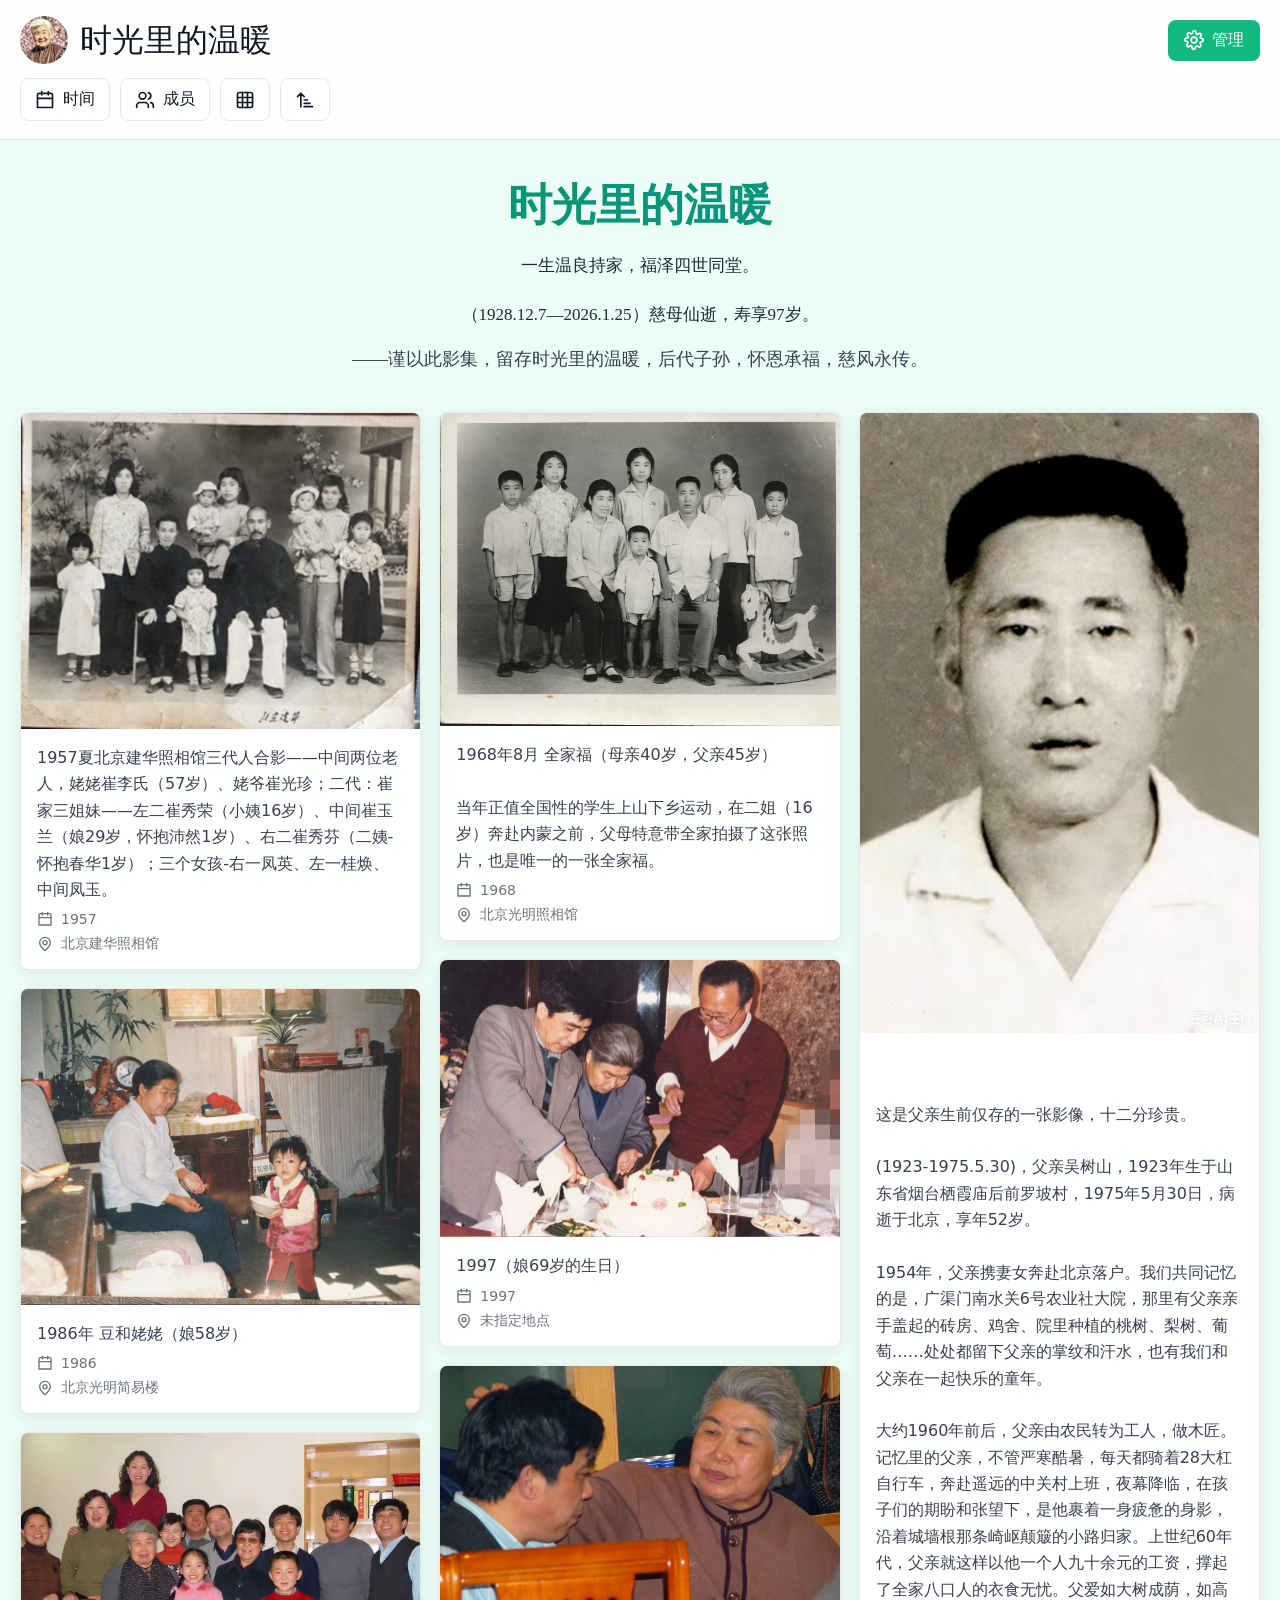
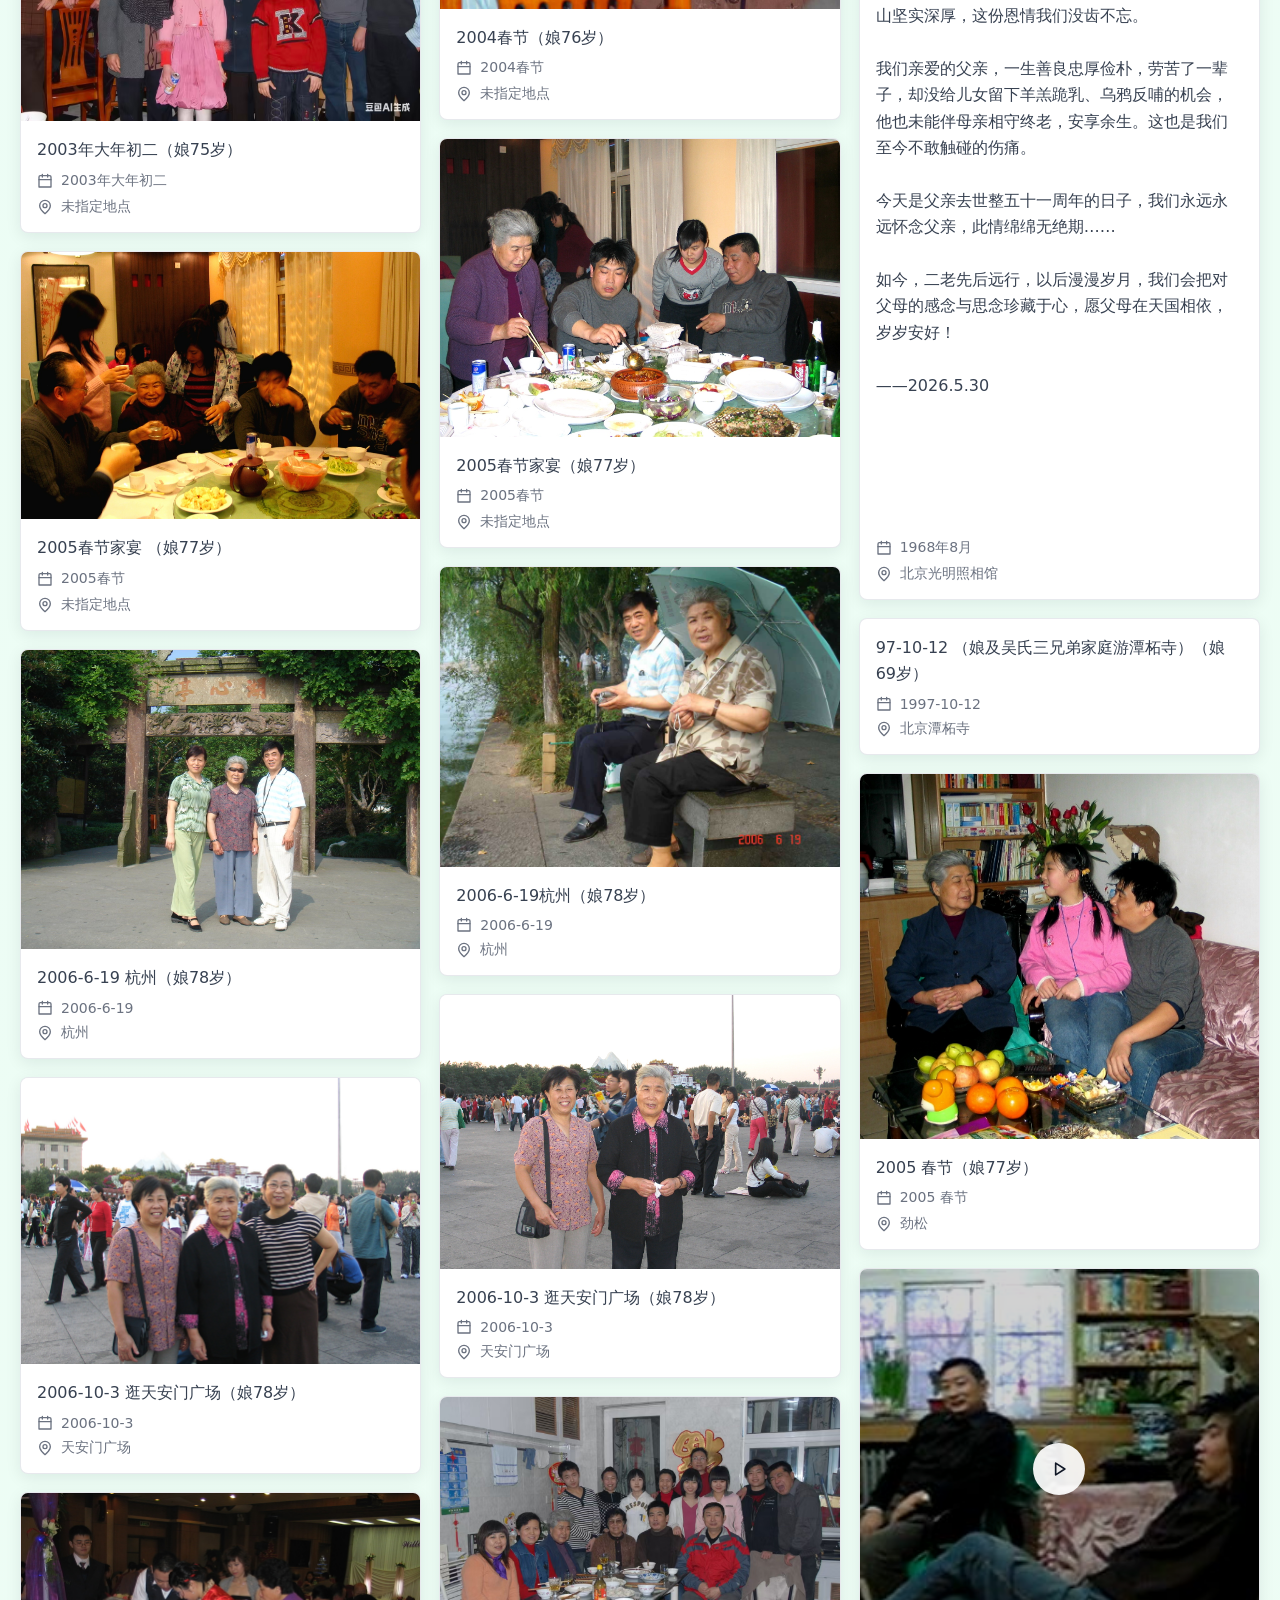
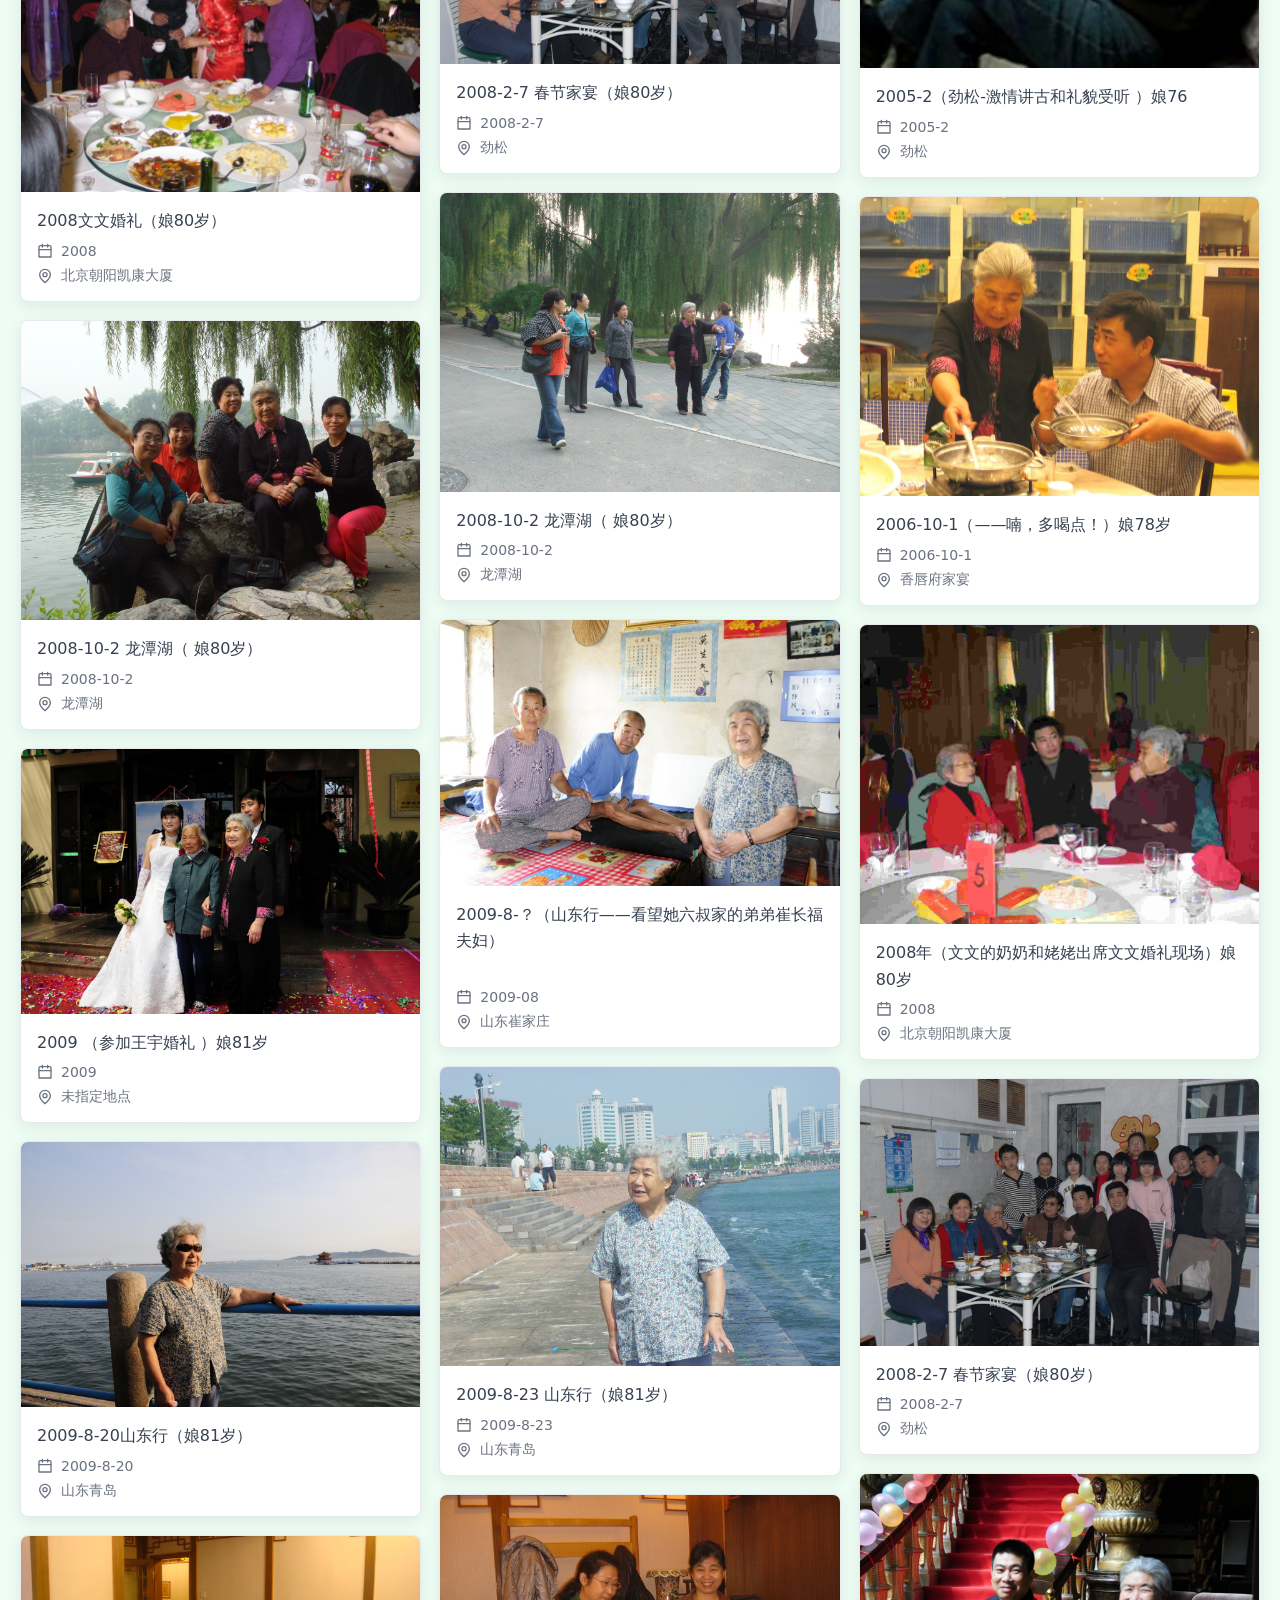
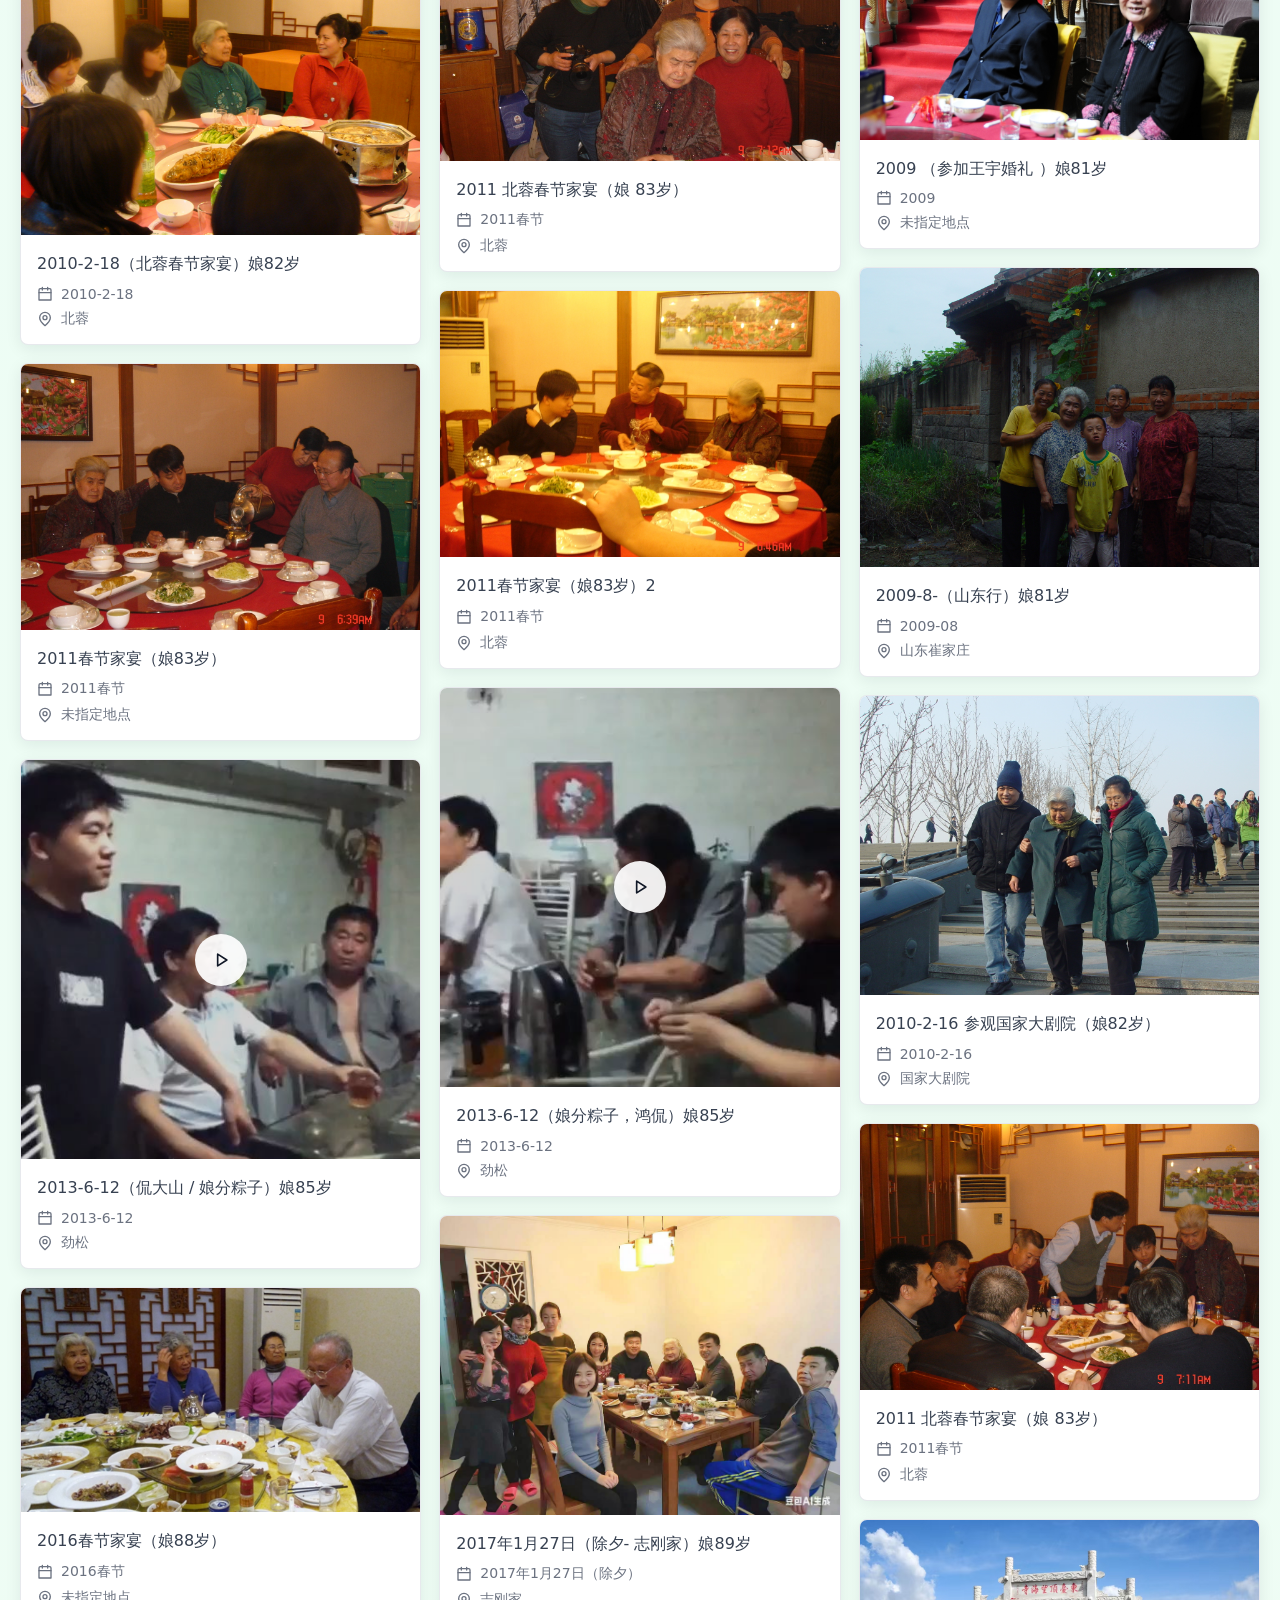
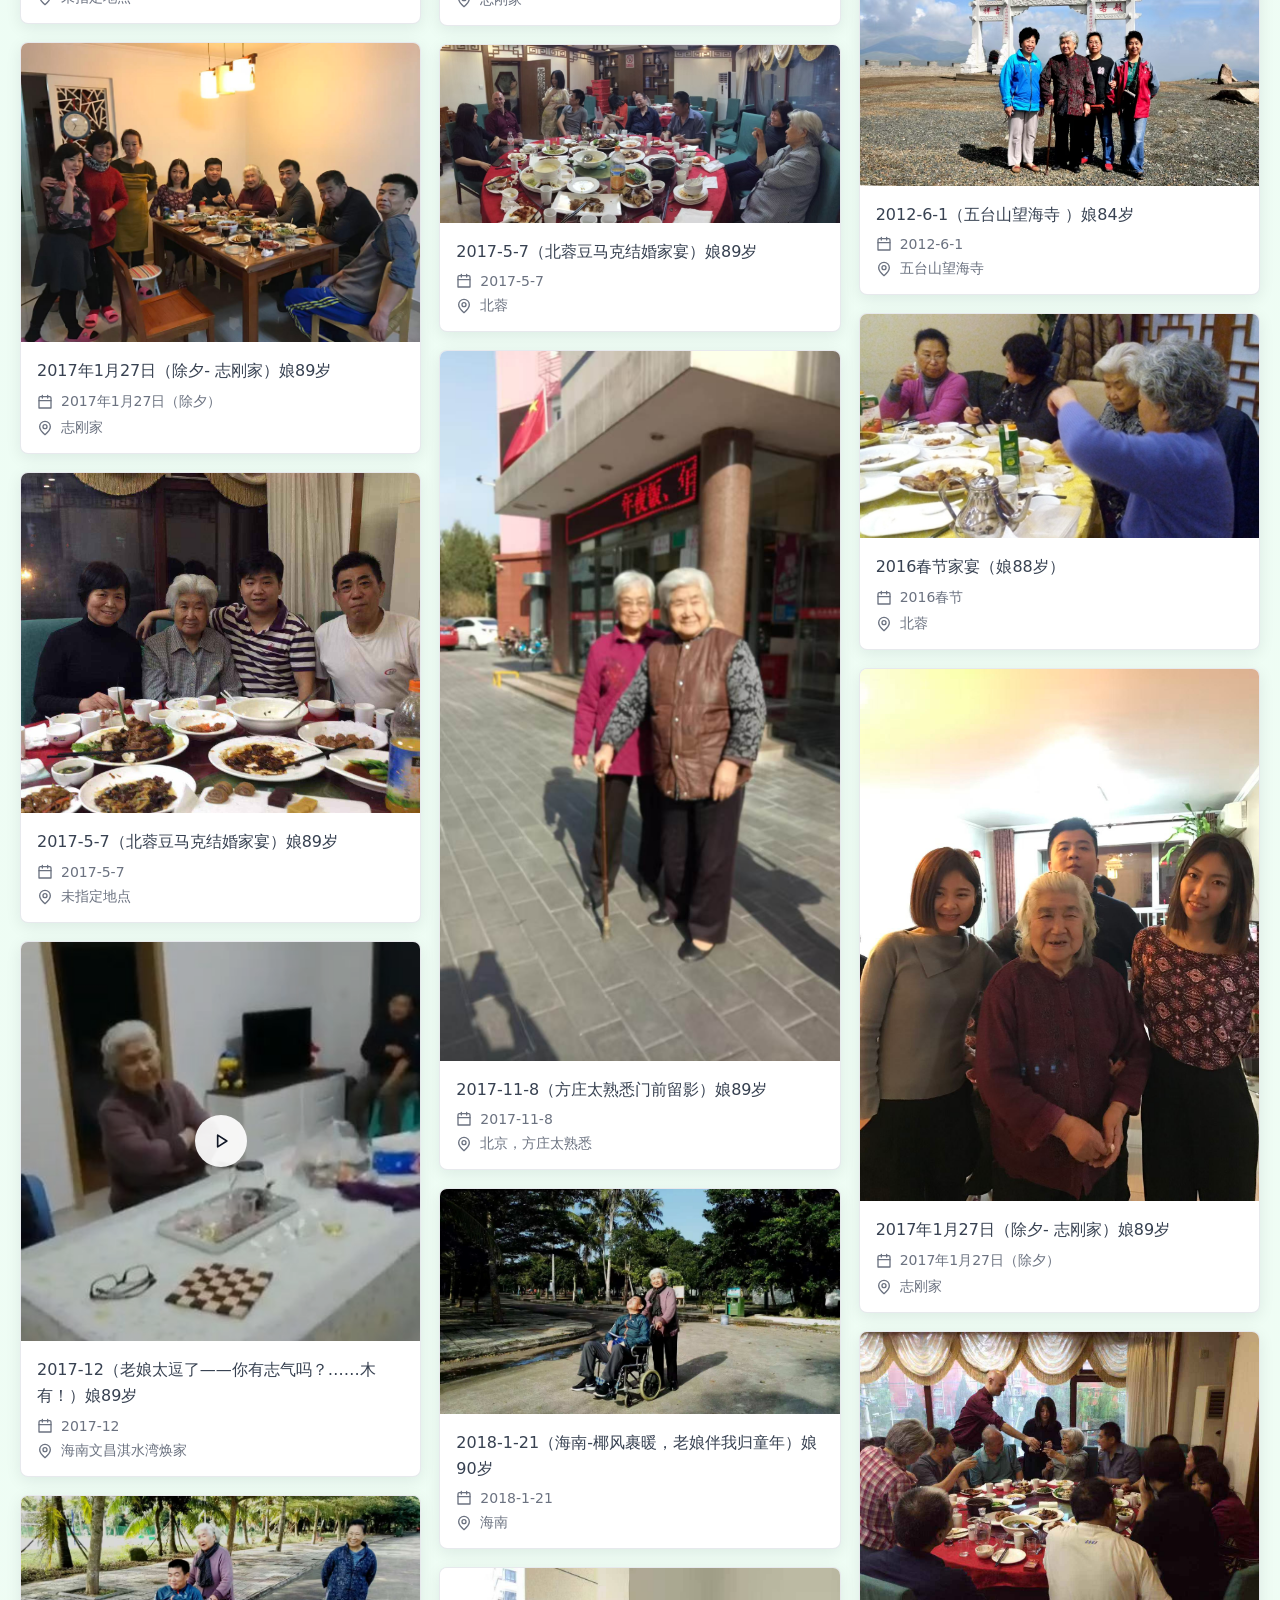
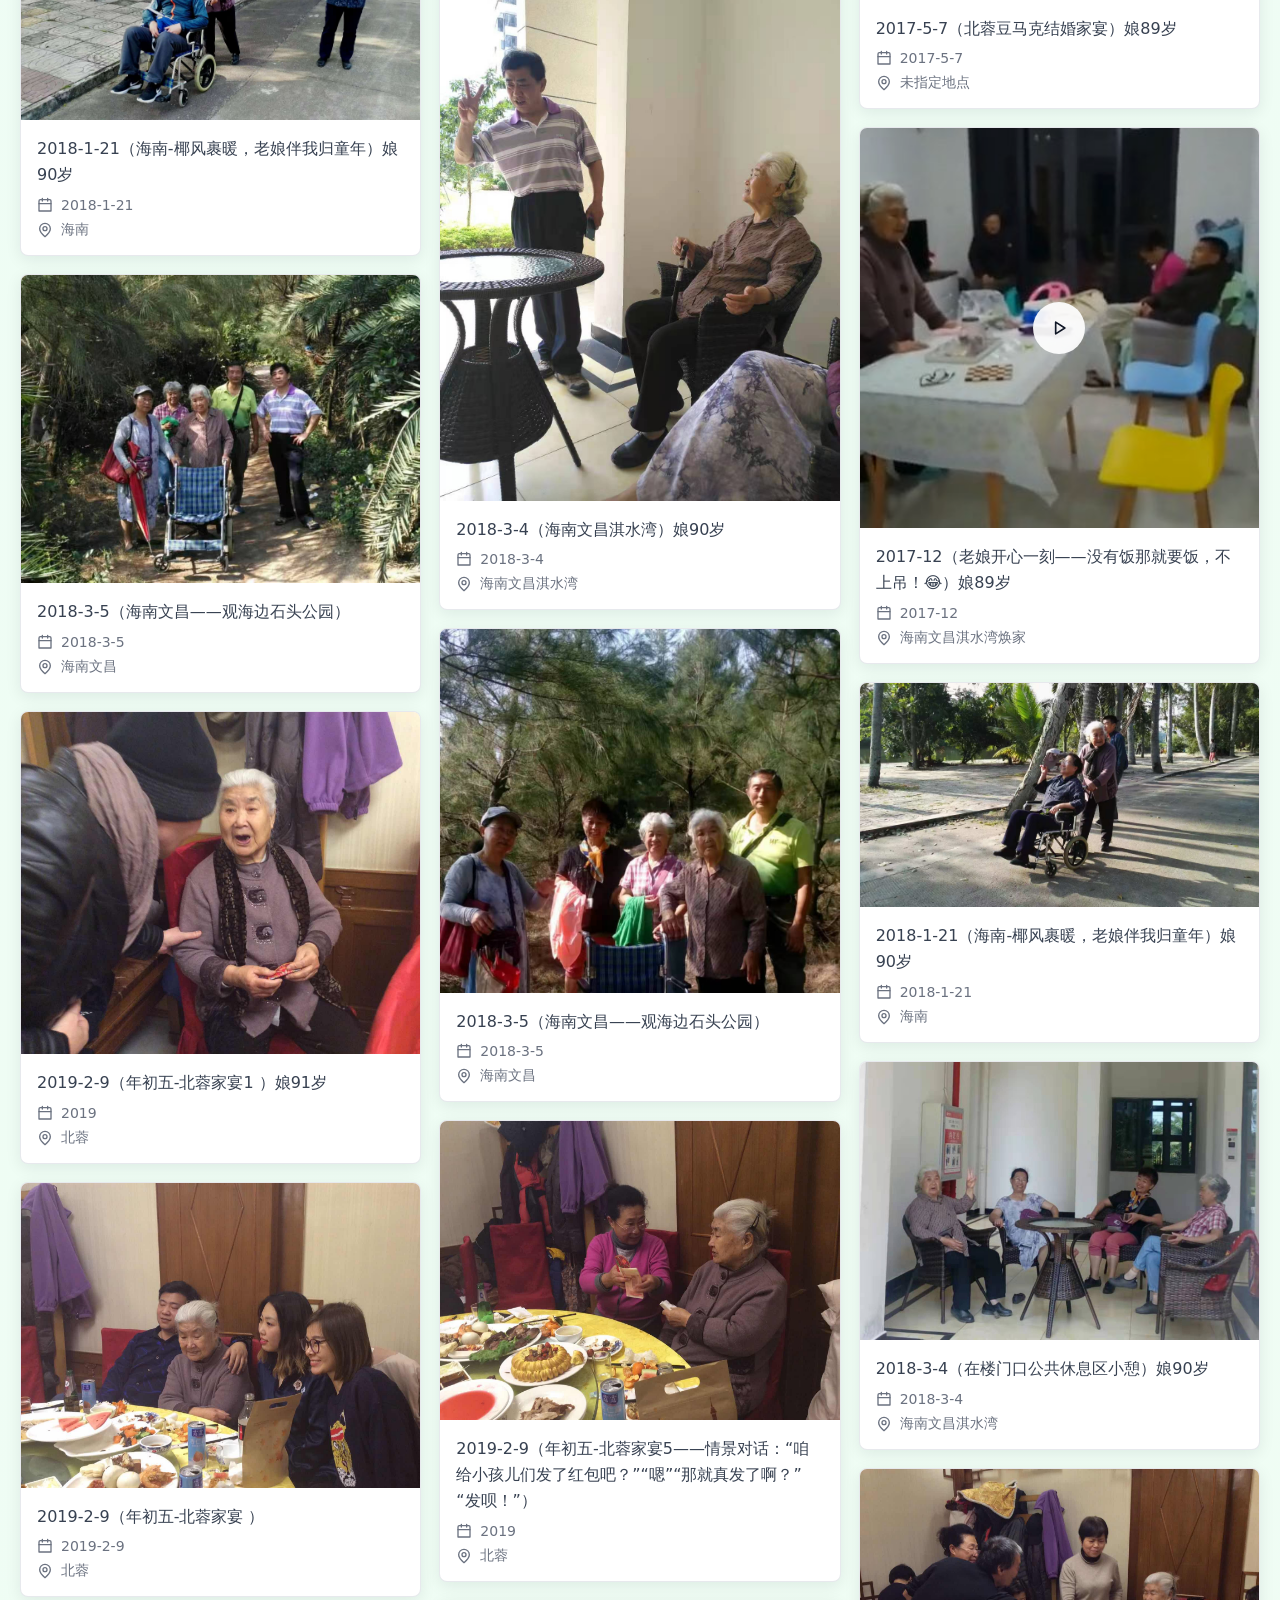
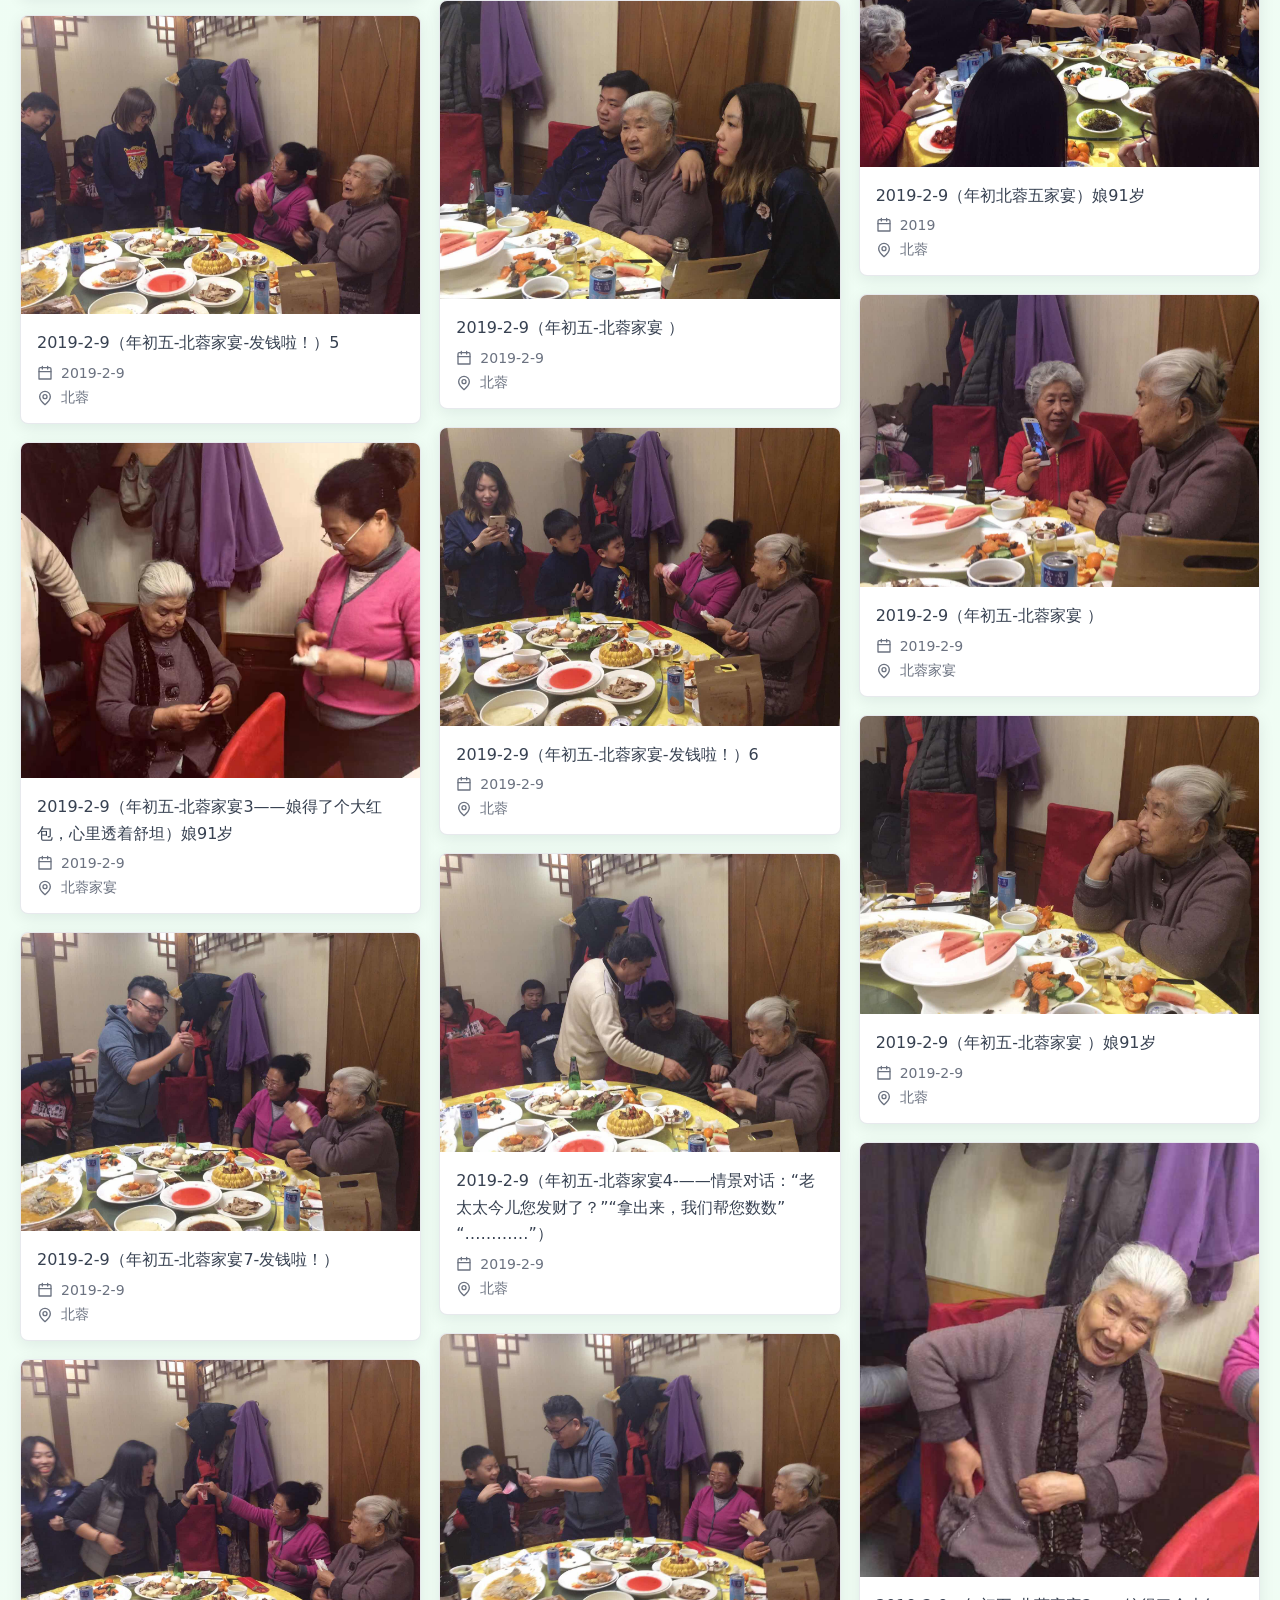
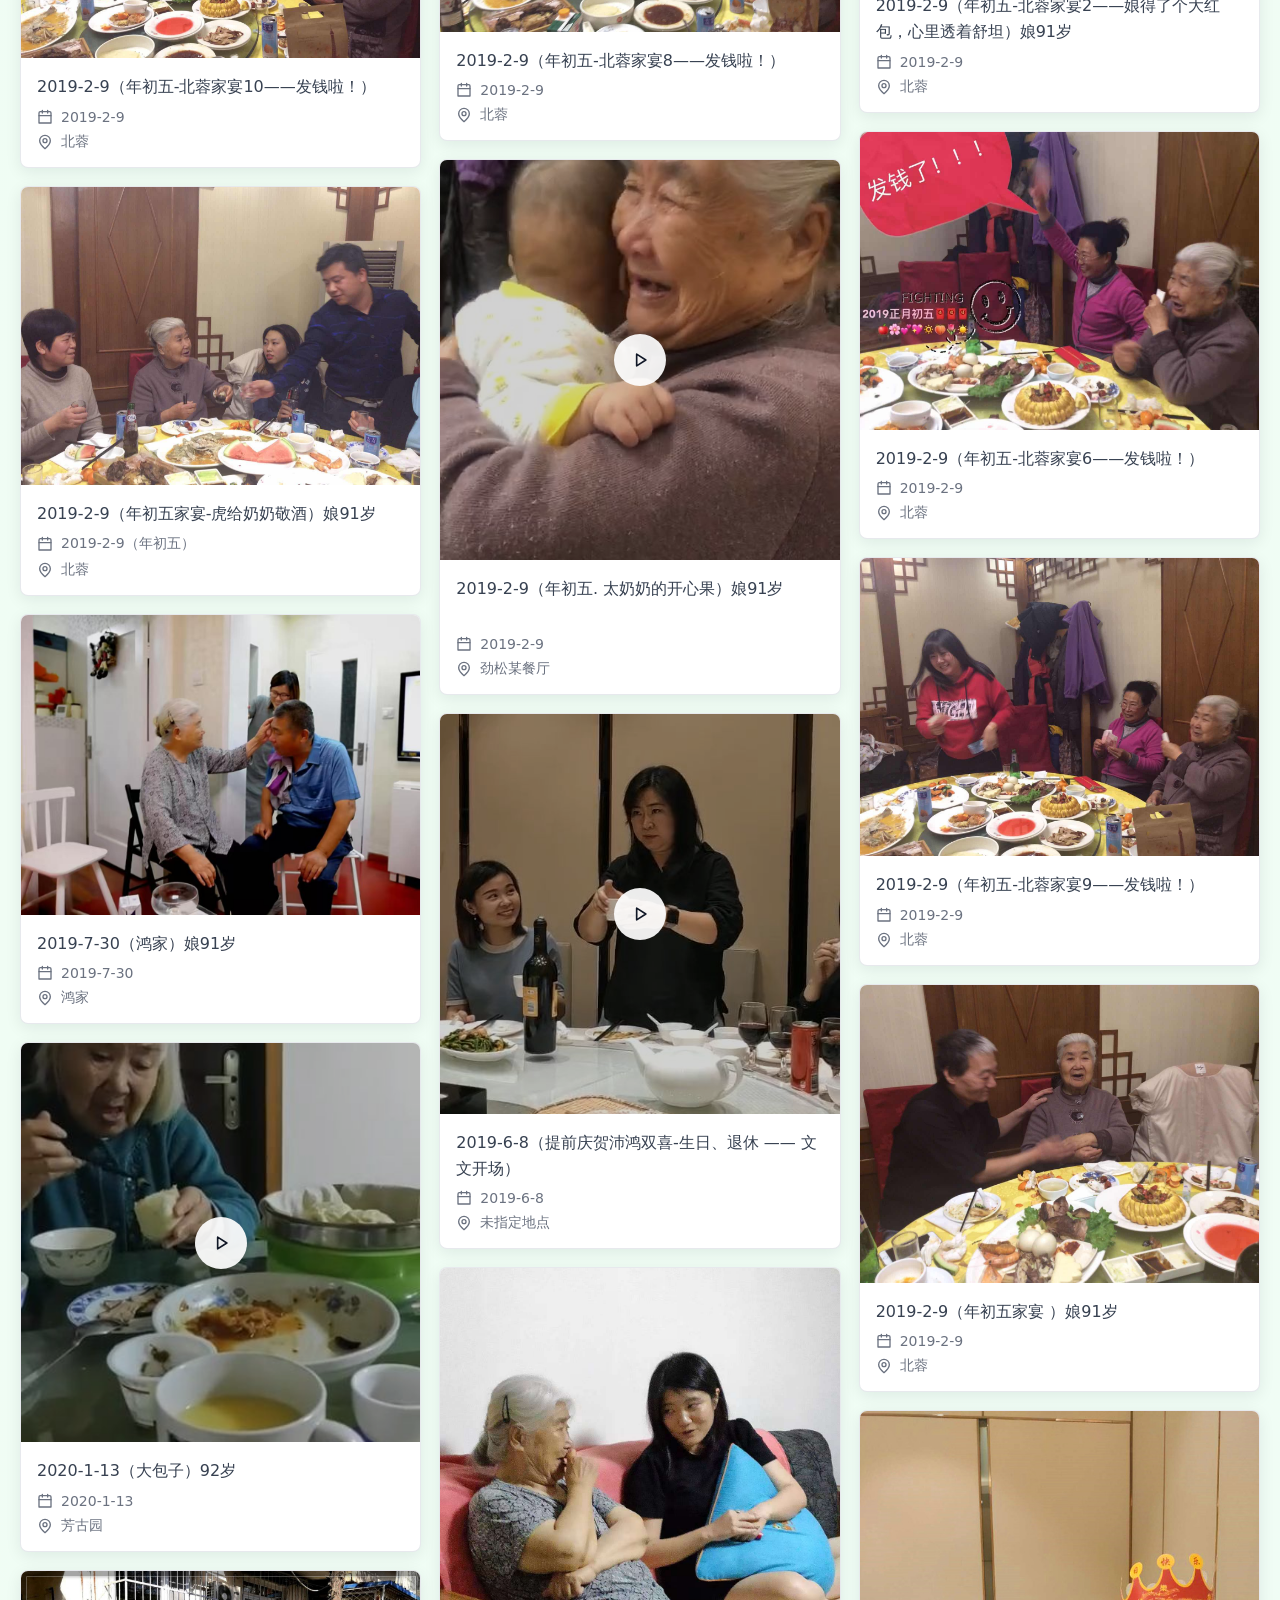
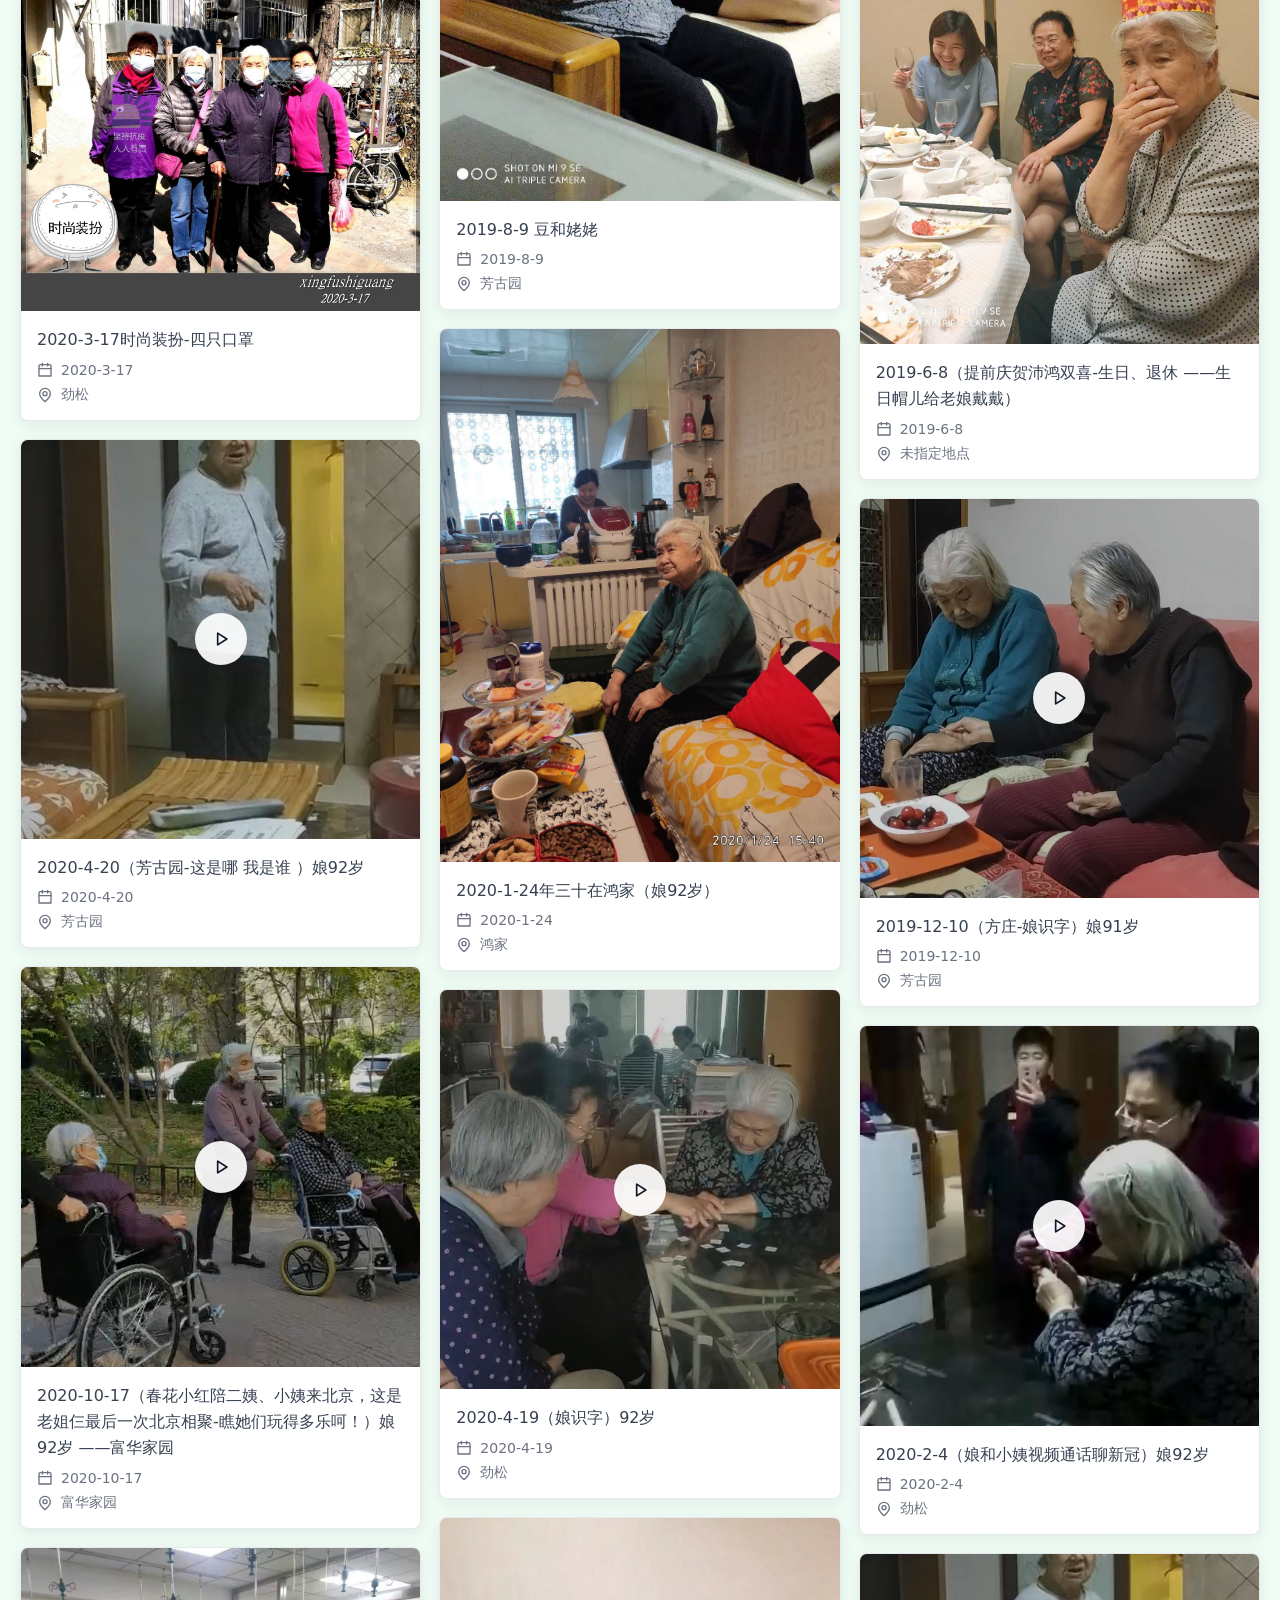
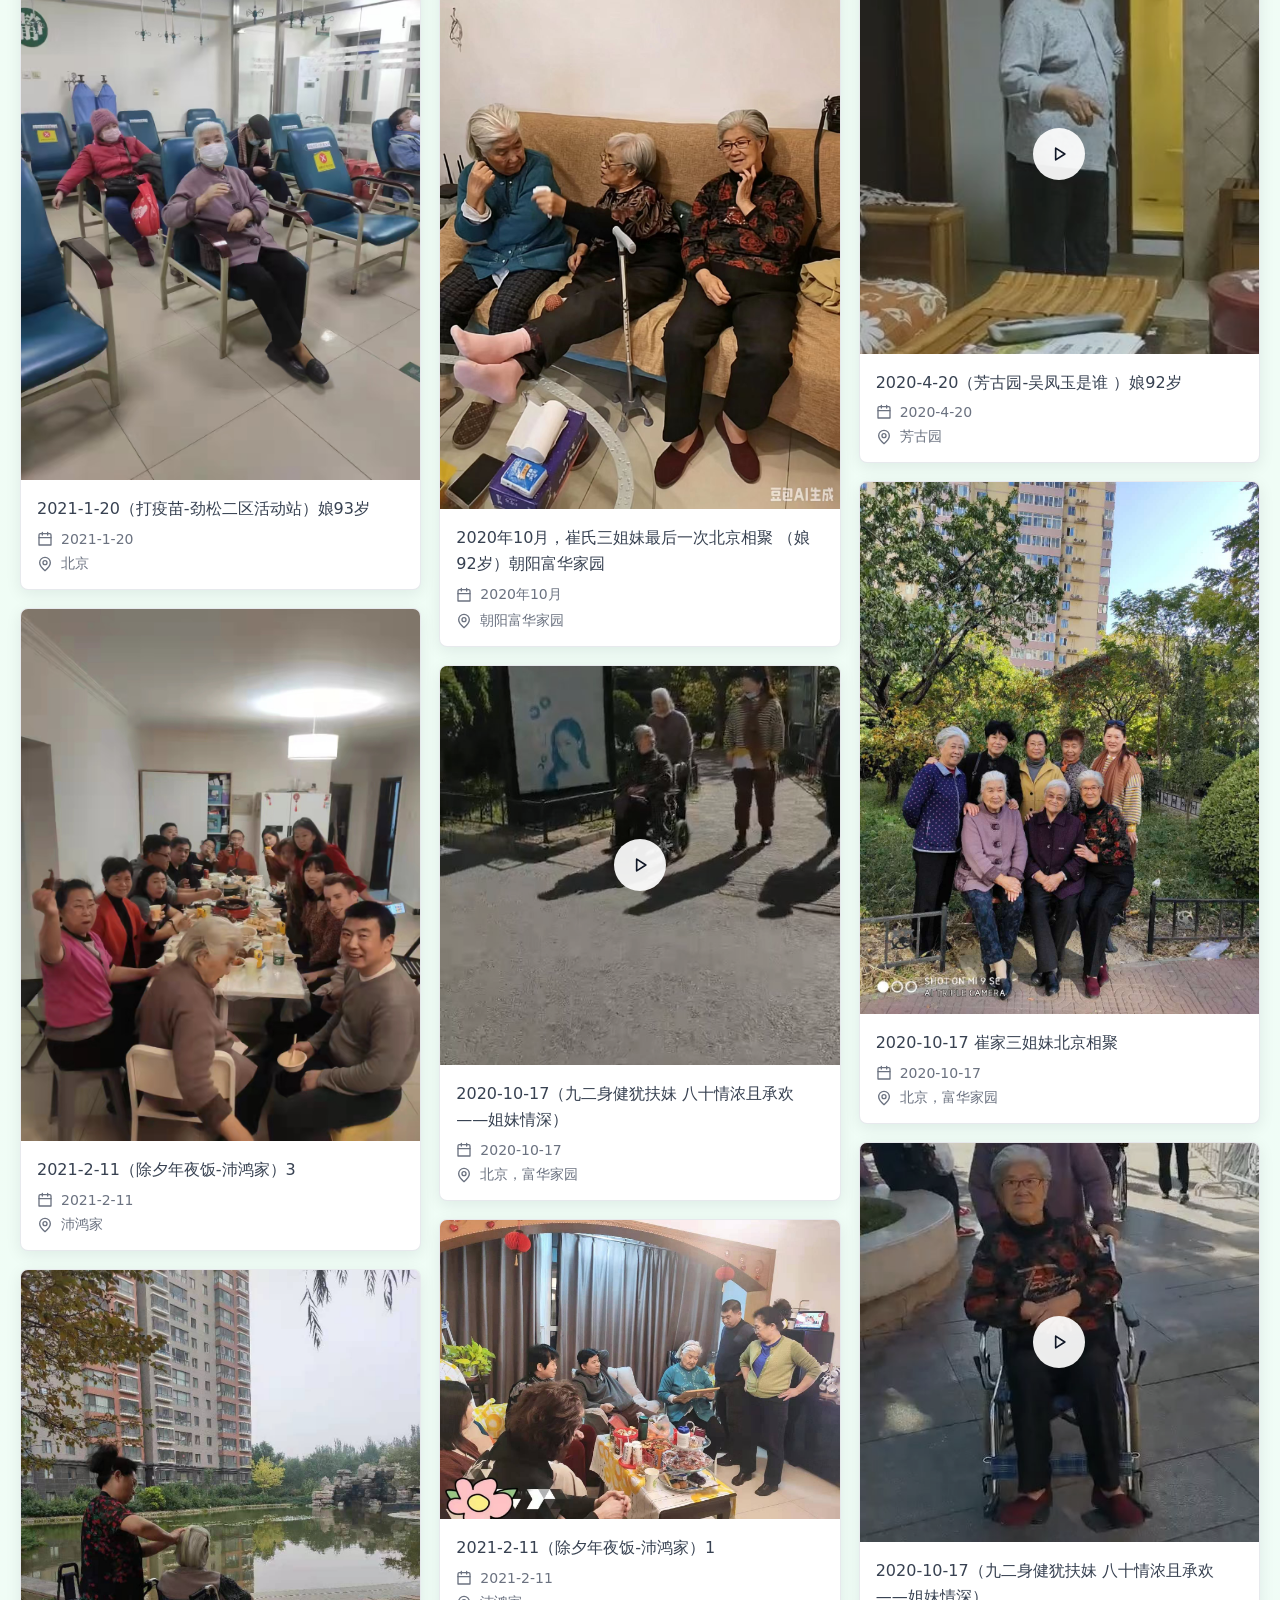
==== commit 75cf5099: "final" ====
--- a/index.html
+++ b/index.html
@@ -6,7 +6,7 @@
     <meta name="robots" content="noindex" />
     <meta name="description" content="谨以此影集，留存时光里的温暖。" />
     <title>姥姥</title>
-    <link rel="stylesheet" href="styles.css?v=V260608EDITSCROLL3" />
+    <link rel="stylesheet" href="styles.css?v=V260608TOP1" />
   </head>
   <body>
     <div id="app">
@@ -17,6 +17,6 @@
         </div>
       </main>
     </div>
-    <script src="app.js?v=V260608EDITSCROLL3" defer></script>
+    <script src="app.js?v=V260608TOP1" defer></script>
   </body>
 </html>
--- a/styles.css
+++ b/styles.css
@@ -109,6 +109,21 @@
   min-width: 0;
 }
 
+.brand-scroll {
+  padding: 0;
+  border: 0;
+  background: transparent;
+  color: inherit;
+  text-align: left;
+  cursor: pointer;
+}
+
+.brand-scroll:focus-visible {
+  outline: 2px solid var(--emerald);
+  outline-offset: 4px;
+  border-radius: 8px;
+}
+
 .brand-avatar {
   width: 48px;
   height: 48px;
